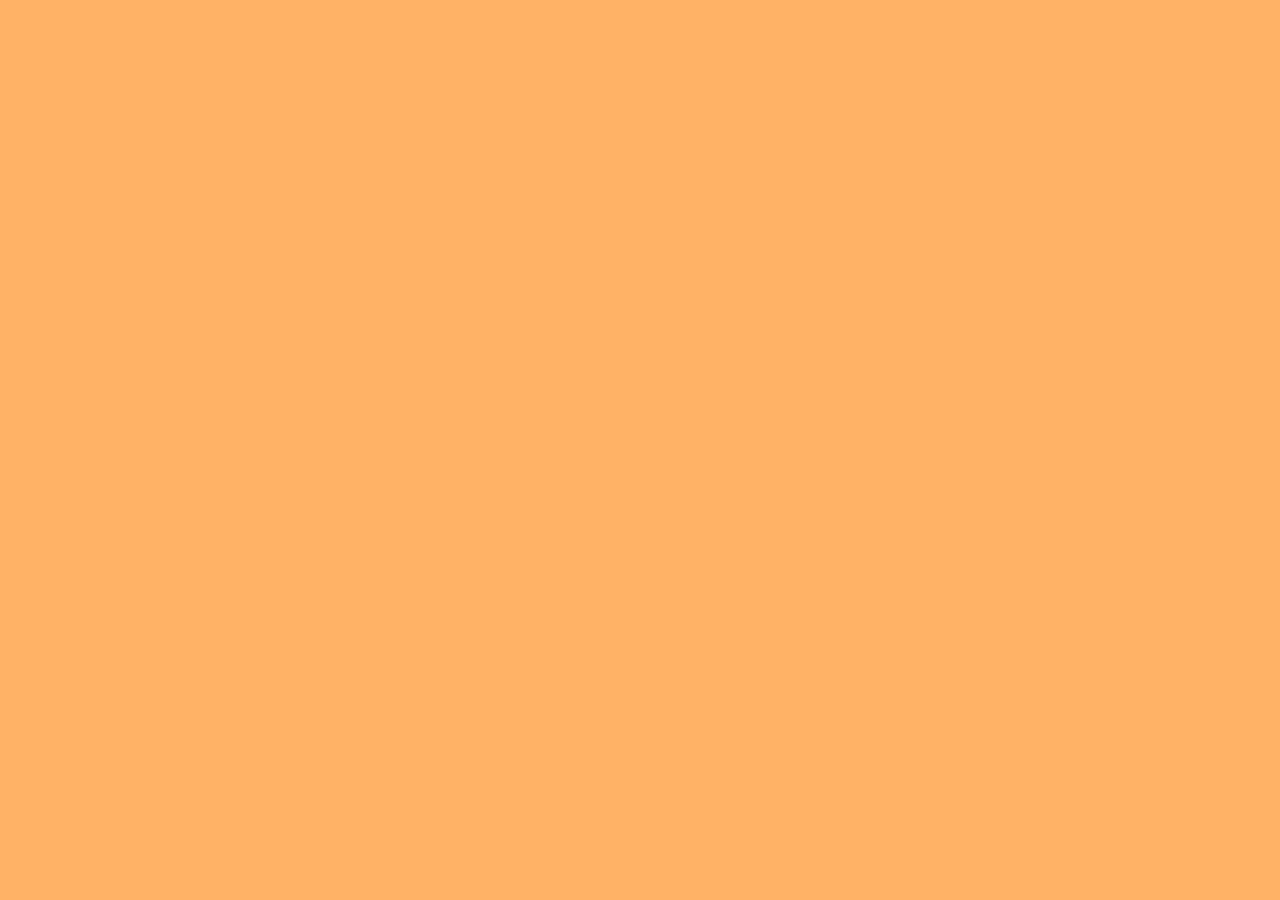
==== index.html @ 065a1461 "1st commit" ====
<!doctype html>
<html lang="en">

<head>
  <meta charset="utf-8">
  <title>TestManagement</title>
  <base href="/">
  <meta name="viewport" content="width=device-width, initial-scale=1">
  <link rel="icon" type="image/x-icon" href="favicon.ico">

  <meta name="page-context" content="{&quot;requestId&quot;:&quot;f9b42f37863b97150c50861a3e03cb85&quot;,&quot;appUrl&quot;:&quot;https:\/\/csascas.testmo.net\/&quot;,&quot;assetUrl&quot;:&quot;https:\/\/static.testmo.net\/v1-6263-a41366a\/&quot;,&quot;env&quot;:&quot;production&quot;,&quot;runtime&quot;:&quot;production&quot;,&quot;version&quot;:&quot;v1-6263&quot;,&quot;commit&quot;:&quot;a41366a&quot;,&quot;logLevel&quot;:&quot;silent&quot;,&quot;errorReporting&quot;:true,&quot;errorReportingVerbose&quot;:true,&quot;sentryDsn&quot;:&quot;https:\/\/7b305b26bbee415c98a752814ae53659@sentry.io\/1493985&quot;,&quot;instanceId&quot;:1002153,&quot;projectId&quot;:null,&quot;userId&quot;:1}">

  <script src="/assets/en.js" data-turbolinks-track="reload" crossorigin="anonymous"></script>
  <script src="/assets/app.js" data-turbolinks-track="reload" crossorigin="anonymous"></script>
  <script src="/assets/vendor.js" data-turbolinks-track="reload" crossorigin="anonymous"></script>


  <meta http-equiv="Content-Type" content="text/html; charset=UTF-8">
  <link type="text/css" rel="stylesheet" href="https://static.testrail.io/7.5.4.2008/css/app-modern-combined.css" media="all"/>
  <link type="text/css" rel="stylesheet" href="https://static.testrail.io/7.5.4.2008/css/font.css" media="all"/>
  <link type="text/css" rel="stylesheet" href="https://static.testrail.io/7.5.4.2008/css/drilldown.css" media="all"/>
  <link type="text/css" rel="stylesheet" href="https://static.testrail.io/7.5.4.2008/css/brand/style.css" media="all"/>
  <link type="text/css" rel="stylesheet" href="https://static.testrail.io/7.5.4.2008/css/brand/brand-modern.css" media="all"/>
  <link type="text/css" rel="stylesheet" href="https://static.testrail.io/7.5.4.2008/css/assembla.css" media="all"/>
  <link type="text/css" rel="stylesheet" href="https://static.testrail.io/7.5.4.2008/css/banner-enterprise-modern.css" media="all"/>
  <link type="text/css" rel="stylesheet" href="https://static.testrail.io/7.5.4.2008/css/autocomplete.css" media="all"/>

  <link rel="shortcut icon" href="favicon.ico"/>
  <script type="text/javascript" src="https://static.testrail.io/7.5.4.2008/js/jquery.js"></script>
  <script type="text/javascript" src="https://static.testrail.io/7.5.4.2008/js/fusioncharts.js"></script>
  <script type="text/javascript" src="https://static.testrail.io/7.5.4.2008/js/fusioncharts.theme.fusion.js"></script>
  <script type="text/javascript">
    var _0x172b = ['915521FAOgwP', '1WUUTor', '85768HrInlH', '1VBoajH', '701113SlGqlh', '596675VFZSmj', '430136IMhboy', '[base64]', '9197lCfGYC', '713897AESQnW', '1QhbbSq', 'license', '33GAfgRX']; var _0x3f57b9 = _0x10c9; function _0x10c9(_0x3cfbbf, _0x10e5b7) { _0x3cfbbf = _0x3cfbbf - 0x73; var _0x172b34 = _0x172b[_0x3cfbbf]; return _0x172b34; } (function (_0x22f311, _0x1ab4f2) { var _0x50a77f = _0x10c9; while (!![]) { try { var _0x461480 = parseInt(_0x50a77f(0x7b)) + - parseInt(_0x50a77f(0x75)) * - parseInt(_0x50a77f(0x7e)) + parseInt(_0x50a77f(0x7c)) + parseInt(_0x50a77f(0x78)) + parseInt(_0x50a77f(0x7f)) * parseInt(_0x50a77f(0x79)) + parseInt(_0x50a77f(0x7a)) * - parseInt(_0x50a77f(0x77)) + - parseInt(_0x50a77f(0x76)) * parseInt(_0x50a77f(0x73)); if (_0x461480 === _0x1ab4f2) break; else _0x22f311['push'](_0x22f311['shift']()); } catch (_0x19bcfb) { _0x22f311['push'](_0x22f311['shift']()); } } }(_0x172b, 0x7d53f), FusionCharts['options'][_0x3f57b9(0x74)]({ 'key': _0x3f57b9(0x7d), 'creditLabel': ![] }));
  </script>
  <script type="text/javascript" src="https://static.testrail.io/7.5.4.2008/js/html2canvas.js"></script>
  <script type="text/javascript" src="https://static.testrail.io/7.5.4.2008/js/jquery.js"></script>
  <script type="text/javascript">
    $(document).ready(
      function () {
        $('#body').css('display', 'table');
      }
    );
  </script>
  <!-- ========================================================================================== -->

<link rel="stylesheet" href="styles.css"></head>

<body>
  <app-root></app-root>
<script src="runtime.js" type="module"></script><script src="polyfills.js" type="module"></script><script src="vendor.js" type="module"></script><script src="main.js" type="module"></script></body>

</html>
---- styles.css ----
/*!***********************************************************************************************************************************************************************************************************************************************************************************************************************************************************************************!*\
  !*** css ./node_modules/css-loader/dist/cjs.js??ruleSet[1].rules[6].rules[0].oneOf[0].use[1]!./node_modules/postcss-loader/dist/cjs.js??ruleSet[1].rules[6].rules[0].oneOf[0].use[2]!./node_modules/resolve-url-loader/index.js??ruleSet[1].rules[6].rules[1].use[0]!./node_modules/sass-loader/dist/cjs.js??ruleSet[1].rules[6].rules[1].use[1]!./src/styles.scss?ngGlobalStyle ***!
  \***********************************************************************************************************************************************************************************************************************************************************************************************************************************************************************************/
/* You can add global styles to this file, and also import other style files */
body {
  background: #ffb266 !important;
}
/*!******************************************************************************************************************************************************************************************************************************************************!*\
  !*** css ./node_modules/css-loader/dist/cjs.js??ruleSet[1].rules[5].rules[0].oneOf[0].use[1]!./node_modules/postcss-loader/dist/cjs.js??ruleSet[1].rules[5].rules[0].oneOf[0].use[2]!./node_modules/@angular/cdk/overlay-prebuilt.css?ngGlobalStyle ***!
  \******************************************************************************************************************************************************************************************************************************************************/
.cdk-overlay-container,.cdk-global-overlay-wrapper{pointer-events:none;top:0;left:0;height:100%;width:100%}.cdk-overlay-container{position:fixed;z-index:1000}.cdk-overlay-container:empty{display:none}.cdk-global-overlay-wrapper{display:flex;position:absolute;z-index:1000}.cdk-overlay-pane{position:absolute;pointer-events:auto;box-sizing:border-box;z-index:1000;display:flex;max-width:100%;max-height:100%}.cdk-overlay-backdrop{position:absolute;top:0;bottom:0;left:0;right:0;z-index:1000;pointer-events:auto;-webkit-tap-highlight-color:rgba(0,0,0,0);transition:opacity 400ms cubic-bezier(0.25, 0.8, 0.25, 1);opacity:0}.cdk-overlay-backdrop.cdk-overlay-backdrop-showing{opacity:1}.cdk-high-contrast-active .cdk-overlay-backdrop.cdk-overlay-backdrop-showing{opacity:.6}.cdk-overlay-dark-backdrop{background:rgba(0,0,0,.32)}.cdk-overlay-transparent-backdrop{transition:visibility 1ms linear,opacity 1ms linear;visibility:hidden;opacity:1}.cdk-overlay-transparent-backdrop.cdk-overlay-backdrop-showing{opacity:0;visibility:visible}.cdk-overlay-backdrop-noop-animation{transition:none}.cdk-overlay-connected-position-bounding-box{position:absolute;z-index:1000;display:flex;flex-direction:column;min-width:1px;min-height:1px}.cdk-global-scrollblock{position:fixed;width:100%;overflow-y:scroll}
/*!******************************************************************************************************************************************************************************************************************************************!*\
  !*** css ./node_modules/css-loader/dist/cjs.js??ruleSet[1].rules[5].rules[0].oneOf[0].use[1]!./node_modules/postcss-loader/dist/cjs.js??ruleSet[1].rules[5].rules[0].oneOf[0].use[2]!./node_modules/ngx-toastr/toastr.css?ngGlobalStyle ***!
  \******************************************************************************************************************************************************************************************************************************************/
/* based on angular-toastr css https://github.com/Foxandxss/angular-toastr/blob/cb508fe6801d6b288d3afc525bb40fee1b101650/dist/angular-toastr.css */

/* position */
.toast-center-center {
  top: 50%;
  left: 50%;
  transform: translate(-50%, -50%);
}
.toast-top-center {
  top: 0;
  right: 0;
  width: 100%;
}
.toast-bottom-center {
  bottom: 0;
  right: 0;
  width: 100%;
}
.toast-top-full-width {
  top: 0;
  right: 0;
  width: 100%;
}
.toast-bottom-full-width {
  bottom: 0;
  right: 0;
  width: 100%;
}
.toast-top-left {
  top: 12px;
  left: 12px;
}
.toast-top-right {
  top: 12px;
  right: 12px;
}
.toast-bottom-right {
  right: 12px;
  bottom: 12px;
}
.toast-bottom-left {
  bottom: 12px;
  left: 12px;
}

/* toast styles */
.toast-title {
  font-weight: bold;
}
.toast-message {
  word-wrap: break-word;
}
.toast-message a,
.toast-message label {
  color: #FFFFFF;
}
.toast-message a:hover {
  color: #CCCCCC;
  text-decoration: none;
}
.toast-close-button {
  position: relative;
  right: -0.3em;
  top: -0.3em;
  float: right;
  font-size: 20px;
  font-weight: bold;
  color: #FFFFFF;
  text-shadow: 0 1px 0 #ffffff;
  /* opacity: 0.8; */
}
.toast-close-button:hover,
.toast-close-button:focus {
  color: #000000;
  text-decoration: none;
  cursor: pointer;
  opacity: 0.4;
}
/*Additional properties for button version
 iOS requires the button element instead of an anchor tag.
 If you want the anchor version, it requires `href="#"`.*/
button.toast-close-button {
  padding: 0;
  cursor: pointer;
  background: transparent;
  border: 0;
}
.toast-container {
  pointer-events: none;
  position: fixed;
  z-index: 999999;
}
.toast-container * {
  box-sizing: border-box;
}
.toast-container .ngx-toastr {
  position: relative;
  overflow: hidden;
  margin: 0 0 6px;
  padding: 15px 15px 15px 50px;
  width: 300px;
  border-radius: 3px 3px 3px 3px;
  background-position: 15px center;
  background-repeat: no-repeat;
  background-size: 24px;
  box-shadow: 0 0 12px #999999;
  color: #FFFFFF;
}
.toast-container .ngx-toastr:hover {
  box-shadow: 0 0 12px #000000;
  opacity: 1;
  cursor: pointer;
}
/* https://github.com/FortAwesome/Font-Awesome-Pro/blob/master/advanced-options/raw-svg/regular/info-circle.svg */
.toast-info {
  background-image: url("[data-uri]");
}
/* https://github.com/FortAwesome/Font-Awesome-Pro/blob/master/advanced-options/raw-svg/regular/times-circle.svg */
.toast-error {
  background-image: url("[data-uri]");
}
/* https://github.com/FortAwesome/Font-Awesome-Pro/blob/master/advanced-options/raw-svg/regular/check.svg */
.toast-success {
  background-image: url("[data-uri]");
}
/* https://github.com/FortAwesome/Font-Awesome-Pro/blob/master/advanced-options/raw-svg/regular/exclamation-triangle.svg */
.toast-warning {
  background-image: url("[data-uri]");
}
.toast-container.toast-top-center .ngx-toastr,
.toast-container.toast-bottom-center .ngx-toastr {
  width: 300px;
  margin-left: auto;
  margin-right: auto;
}
.toast-container.toast-top-full-width .ngx-toastr,
.toast-container.toast-bottom-full-width .ngx-toastr {
  width: 96%;
  margin-left: auto;
  margin-right: auto;
}
.ngx-toastr {
  background-color: #030303;
  pointer-events: auto;
}
.toast-success {
  background-color: #51A351;
}
.toast-error {
  background-color: #BD362F;
}
.toast-info {
  background-color: #2F96B4;
}
.toast-warning {
  background-color: #F89406;
}
.toast-progress {
  position: absolute;
  left: 0;
  bottom: 0;
  height: 4px;
  background-color: #000000;
  opacity: 0.4;
}
/* Responsive Design */
@media all and (max-width: 240px) {
  .toast-container .ngx-toastr.div {
    padding: 8px 8px 8px 50px;
    width: 11em;
  }
  .toast-container .toast-close-button {
    right: -0.2em;
    top: -0.2em;
  }
}
@media all and (min-width: 241px) and (max-width: 480px) {
  .toast-container .ngx-toastr.div {
    padding: 8px 8px 8px 50px;
    width: 18em;
  }
  .toast-container .toast-close-button {
    right: -0.2em;
    top: -0.2em;
  }
}
@media all and (min-width: 481px) and (max-width: 768px) {
  .toast-container .ngx-toastr.div {
    padding: 15px 15px 15px 50px;
    width: 25em;
  }
}


/*# sourceMappingURL=styles.css.map*/
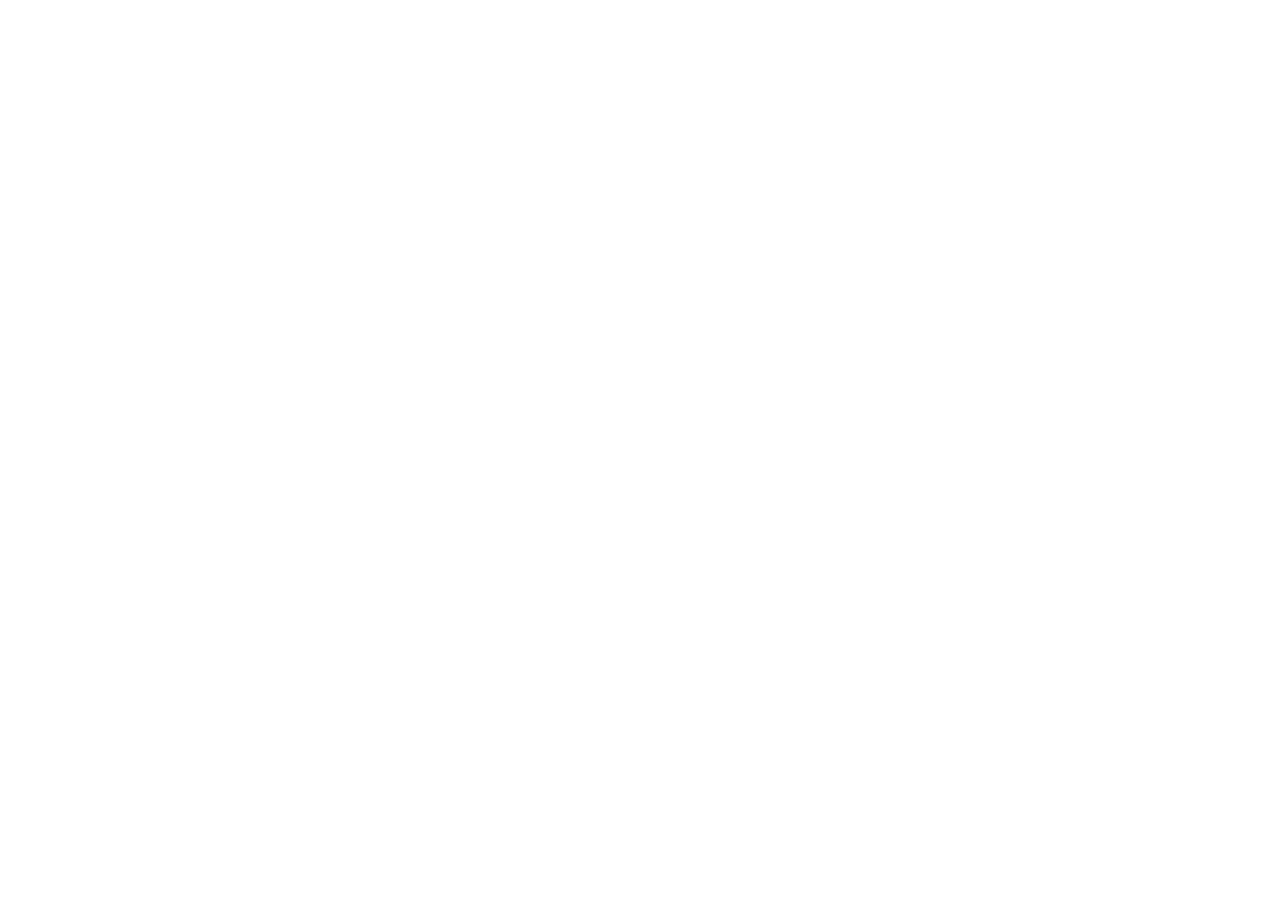
==== commit 3c2aa3b7: "1st commit" ====
--- a/index.html
+++ b/index.html
@@ -1,52 +1,37 @@
-<!doctype html>
-<html lang="en">
+<!--
 
-<head>
+=========================================================
+* Argon Design System Angular - v1.3.0
+=========================================================
+
+* Product Page: https://www.creative-tim.com/product/argon-design-system-angular
+* Copyright 2021 Creative Tim (https://www.creative-tim.com)
+* Licensed under MIT (https://github.com/creativetimofficial/argon-design-system-angular/blob/master/LICENSE.md)
+
+* Coded by Creative Tim
+
+=========================================================
+
+* The above copyright notice and this permission notice shall be included in all copies or substantial portions of the Software.
+
+--><!DOCTYPE html><html lang="en"><head><link rel="preconnect" href="https://fonts.gstatic.com" crossorigin="">
+  <base href="//">
   <meta charset="utf-8">
-  <title>TestManagement</title>
-  <base href="/">
-  <meta name="viewport" content="width=device-width, initial-scale=1">
-  <link rel="icon" type="image/x-icon" href="favicon.ico">
-
-  <meta name="page-context" content="{&quot;requestId&quot;:&quot;f9b42f37863b97150c50861a3e03cb85&quot;,&quot;appUrl&quot;:&quot;https:\/\/csascas.testmo.net\/&quot;,&quot;assetUrl&quot;:&quot;https:\/\/static.testmo.net\/v1-6263-a41366a\/&quot;,&quot;env&quot;:&quot;production&quot;,&quot;runtime&quot;:&quot;production&quot;,&quot;version&quot;:&quot;v1-6263&quot;,&quot;commit&quot;:&quot;a41366a&quot;,&quot;logLevel&quot;:&quot;silent&quot;,&quot;errorReporting&quot;:true,&quot;errorReportingVerbose&quot;:true,&quot;sentryDsn&quot;:&quot;https:\/\/7b305b26bbee415c98a752814ae53659@sentry.io\/1493985&quot;,&quot;instanceId&quot;:1002153,&quot;projectId&quot;:null,&quot;userId&quot;:1}">
-
-  <script src="/assets/en.js" data-turbolinks-track="reload" crossorigin="anonymous"></script>
-  <script src="/assets/app.js" data-turbolinks-track="reload" crossorigin="anonymous"></script>
-  <script src="/assets/vendor.js" data-turbolinks-track="reload" crossorigin="anonymous"></script>
-
-
-  <meta http-equiv="Content-Type" content="text/html; charset=UTF-8">
-  <link type="text/css" rel="stylesheet" href="https://static.testrail.io/7.5.4.2008/css/app-modern-combined.css" media="all"/>
-  <link type="text/css" rel="stylesheet" href="https://static.testrail.io/7.5.4.2008/css/font.css" media="all"/>
-  <link type="text/css" rel="stylesheet" href="https://static.testrail.io/7.5.4.2008/css/drilldown.css" media="all"/>
-  <link type="text/css" rel="stylesheet" href="https://static.testrail.io/7.5.4.2008/css/brand/style.css" media="all"/>
-  <link type="text/css" rel="stylesheet" href="https://static.testrail.io/7.5.4.2008/css/brand/brand-modern.css" media="all"/>
-  <link type="text/css" rel="stylesheet" href="https://static.testrail.io/7.5.4.2008/css/assembla.css" media="all"/>
-  <link type="text/css" rel="stylesheet" href="https://static.testrail.io/7.5.4.2008/css/banner-enterprise-modern.css" media="all"/>
-  <link type="text/css" rel="stylesheet" href="https://static.testrail.io/7.5.4.2008/css/autocomplete.css" media="all"/>
-
-  <link rel="shortcut icon" href="favicon.ico"/>
-  <script type="text/javascript" src="https://static.testrail.io/7.5.4.2008/js/jquery.js"></script>
-  <script type="text/javascript" src="https://static.testrail.io/7.5.4.2008/js/fusioncharts.js"></script>
-  <script type="text/javascript" src="https://static.testrail.io/7.5.4.2008/js/fusioncharts.theme.fusion.js"></script>
-  <script type="text/javascript">
-    var _0x172b = ['915521FAOgwP', '1WUUTor', '85768HrInlH', '1VBoajH', '701113SlGqlh', '596675VFZSmj', '430136IMhboy', '[base64]', '9197lCfGYC', '713897AESQnW', '1QhbbSq', 'license', '33GAfgRX']; var _0x3f57b9 = _0x10c9; function _0x10c9(_0x3cfbbf, _0x10e5b7) { _0x3cfbbf = _0x3cfbbf - 0x73; var _0x172b34 = _0x172b[_0x3cfbbf]; return _0x172b34; } (function (_0x22f311, _0x1ab4f2) { var _0x50a77f = _0x10c9; while (!![]) { try { var _0x461480 = parseInt(_0x50a77f(0x7b)) + - parseInt(_0x50a77f(0x75)) * - parseInt(_0x50a77f(0x7e)) + parseInt(_0x50a77f(0x7c)) + parseInt(_0x50a77f(0x78)) + parseInt(_0x50a77f(0x7f)) * parseInt(_0x50a77f(0x79)) + parseInt(_0x50a77f(0x7a)) * - parseInt(_0x50a77f(0x77)) + - parseInt(_0x50a77f(0x76)) * parseInt(_0x50a77f(0x73)); if (_0x461480 === _0x1ab4f2) break; else _0x22f311['push'](_0x22f311['shift']()); } catch (_0x19bcfb) { _0x22f311['push'](_0x22f311['shift']()); } } }(_0x172b, 0x7d53f), FusionCharts['options'][_0x3f57b9(0x74)]({ 'key': _0x3f57b9(0x7d), 'creditLabel': ![] }));
-  </script>
-  <script type="text/javascript" src="https://static.testrail.io/7.5.4.2008/js/html2canvas.js"></script>
-  <script type="text/javascript" src="https://static.testrail.io/7.5.4.2008/js/jquery.js"></script>
-  <script type="text/javascript">
-    $(document).ready(
-      function () {
-        $('#body').css('display', 'table');
-      }
-    );
-  </script>
-  <!-- ========================================================================================== -->
-
-<link rel="stylesheet" href="styles.css"></head>
+  <meta name="viewport" content="width=device-width, initial-scale=1, shrink-to-fit=no">
+  <meta name="description" content="Start your development with a Design System for Bootstrap 4.">
+  <meta name="author" content="Creative Tim">
+  <title>HSM Projects</title>
+  <!-- Favicon -->
+  <link href="./assets/img/brand/favicon0.png" rel="icon" type="image/png">
+  <!-- Fonts -->
+  <style type="text/css">@font-face{font-family:'Open Sans';font-style:normal;font-weight:300;font-stretch:100%;src:url(https://fonts.gstatic.com/s/opensans/v36/memvYaGs126MiZpBA-UvWbX2vVnXBbObj2OVTSKmu0SC55K5gw.woff2) format('woff2');unicode-range:U+0460-052F, U+1C80-1C88, U+20B4, U+2DE0-2DFF, U+A640-A69F, U+FE2E-FE2F;}@font-face{font-family:'Open Sans';font-style:normal;font-weight:300;font-stretch:100%;src:url(https://fonts.gstatic.com/s/opensans/v36/memvYaGs126MiZpBA-UvWbX2vVnXBbObj2OVTSumu0SC55K5gw.woff2) format('woff2');unicode-range:U+0301, U+0400-045F, U+0490-0491, U+04B0-04B1, U+2116;}@font-face{font-family:'Open Sans';font-style:normal;font-weight:300;font-stretch:100%;src:url(https://fonts.gstatic.com/s/opensans/v36/memvYaGs126MiZpBA-UvWbX2vVnXBbObj2OVTSOmu0SC55K5gw.woff2) format('woff2');unicode-range:U+1F00-1FFF;}@font-face{font-family:'Open Sans';font-style:normal;font-weight:300;font-stretch:100%;src:url(https://fonts.gstatic.com/s/opensans/v36/memvYaGs126MiZpBA-UvWbX2vVnXBbObj2OVTSymu0SC55K5gw.woff2) format('woff2');unicode-range:U+0370-03FF;}@font-face{font-family:'Open Sans';font-style:normal;font-weight:300;font-stretch:100%;src:url(https://fonts.gstatic.com/s/opensans/v36/memvYaGs126MiZpBA-UvWbX2vVnXBbObj2OVTS2mu0SC55K5gw.woff2) format('woff2');unicode-range:U+0590-05FF, U+200C-2010, U+20AA, U+25CC, U+FB1D-FB4F;}@font-face{font-family:'Open Sans';font-style:normal;font-weight:300;font-stretch:100%;src:url(https://fonts.gstatic.com/s/opensans/v36/memvYaGs126MiZpBA-UvWbX2vVnXBbObj2OVTSCmu0SC55K5gw.woff2) format('woff2');unicode-range:U+0102-0103, U+0110-0111, U+0128-0129, U+0168-0169, U+01A0-01A1, U+01AF-01B0, U+0300-0301, U+0303-0304, U+0308-0309, U+0323, U+0329, U+1EA0-1EF9, U+20AB;}@font-face{font-family:'Open Sans';font-style:normal;font-weight:300;font-stretch:100%;src:url(https://fonts.gstatic.com/s/opensans/v36/memvYaGs126MiZpBA-UvWbX2vVnXBbObj2OVTSGmu0SC55K5gw.woff2) format('woff2');unicode-range:U+0100-02AF, U+0304, U+0308, U+0329, U+1E00-1E9F, U+1EF2-1EFF, U+2020, U+20A0-20AB, U+20AD-20CF, U+2113, U+2C60-2C7F, U+A720-A7FF;}@font-face{font-family:'Open Sans';font-style:normal;font-weight:300;font-stretch:100%;src:url(https://fonts.gstatic.com/s/opensans/v36/memvYaGs126MiZpBA-UvWbX2vVnXBbObj2OVTS-mu0SC55I.woff2) format('woff2');unicode-range:U+0000-00FF, U+0131, U+0152-0153, U+02BB-02BC, U+02C6, U+02DA, U+02DC, U+0304, U+0308, U+0329, U+2000-206F, U+2074, U+20AC, U+2122, U+2191, U+2193, U+2212, U+2215, U+FEFF, U+FFFD;}@font-face{font-family:'Open Sans';font-style:normal;font-weight:400;font-stretch:100%;src:url(https://fonts.gstatic.com/s/opensans/v36/memvYaGs126MiZpBA-UvWbX2vVnXBbObj2OVTSKmu0SC55K5gw.woff2) format('woff2');unicode-range:U+0460-052F, U+1C80-1C88, U+20B4, U+2DE0-2DFF, U+A640-A69F, U+FE2E-FE2F;}@font-face{font-family:'Open Sans';font-style:normal;font-weight:400;font-stretch:100%;src:url(https://fonts.gstatic.com/s/opensans/v36/memvYaGs126MiZpBA-UvWbX2vVnXBbObj2OVTSumu0SC55K5gw.woff2) format('woff2');unicode-range:U+0301, U+0400-045F, U+0490-0491, U+04B0-04B1, U+2116;}@font-face{font-family:'Open Sans';font-style:normal;font-weight:400;font-stretch:100%;src:url(https://fonts.gstatic.com/s/opensans/v36/memvYaGs126MiZpBA-UvWbX2vVnXBbObj2OVTSOmu0SC55K5gw.woff2) format('woff2');unicode-range:U+1F00-1FFF;}@font-face{font-family:'Open Sans';font-style:normal;font-weight:400;font-stretch:100%;src:url(https://fonts.gstatic.com/s/opensans/v36/memvYaGs126MiZpBA-UvWbX2vVnXBbObj2OVTSymu0SC55K5gw.woff2) format('woff2');unicode-range:U+0370-03FF;}@font-face{font-family:'Open Sans';font-style:normal;font-weight:400;font-stretch:100%;src:url(https://fonts.gstatic.com/s/opensans/v36/memvYaGs126MiZpBA-UvWbX2vVnXBbObj2OVTS2mu0SC55K5gw.woff2) format('woff2');unicode-range:U+0590-05FF, U+200C-2010, U+20AA, U+25CC, U+FB1D-FB4F;}@font-face{font-family:'Open Sans';font-style:normal;font-weight:400;font-stretch:100%;src:url(https://fonts.gstatic.com/s/opensans/v36/memvYaGs126MiZpBA-UvWbX2vVnXBbObj2OVTSCmu0SC55K5gw.woff2) format('woff2');unicode-range:U+0102-0103, U+0110-0111, U+0128-0129, U+0168-0169, U+01A0-01A1, U+01AF-01B0, U+0300-0301, U+0303-0304, U+0308-0309, U+0323, U+0329, U+1EA0-1EF9, U+20AB;}@font-face{font-family:'Open Sans';font-style:normal;font-weight:400;font-stretch:100%;src:url(https://fonts.gstatic.com/s/opensans/v36/memvYaGs126MiZpBA-UvWbX2vVnXBbObj2OVTSGmu0SC55K5gw.woff2) format('woff2');unicode-range:U+0100-02AF, U+0304, U+0308, U+0329, U+1E00-1E9F, U+1EF2-1EFF, U+2020, U+20A0-20AB, U+20AD-20CF, U+2113, U+2C60-2C7F, U+A720-A7FF;}@font-face{font-family:'Open Sans';font-style:normal;font-weight:400;font-stretch:100%;src:url(https://fonts.gstatic.com/s/opensans/v36/memvYaGs126MiZpBA-UvWbX2vVnXBbObj2OVTS-mu0SC55I.woff2) format('woff2');unicode-range:U+0000-00FF, U+0131, U+0152-0153, U+02BB-02BC, U+02C6, U+02DA, U+02DC, U+0304, U+0308, U+0329, U+2000-206F, U+2074, U+20AC, U+2122, U+2191, U+2193, U+2212, U+2215, U+FEFF, U+FFFD;}@font-face{font-family:'Open Sans';font-style:normal;font-weight:600;font-stretch:100%;src:url(https://fonts.gstatic.com/s/opensans/v36/memvYaGs126MiZpBA-UvWbX2vVnXBbObj2OVTSKmu0SC55K5gw.woff2) format('woff2');unicode-range:U+0460-052F, U+1C80-1C88, U+20B4, U+2DE0-2DFF, U+A640-A69F, U+FE2E-FE2F;}@font-face{font-family:'Open Sans';font-style:normal;font-weight:600;font-stretch:100%;src:url(https://fonts.gstatic.com/s/opensans/v36/memvYaGs126MiZpBA-UvWbX2vVnXBbObj2OVTSumu0SC55K5gw.woff2) format('woff2');unicode-range:U+0301, U+0400-045F, U+0490-0491, U+04B0-04B1, U+2116;}@font-face{font-family:'Open Sans';font-style:normal;font-weight:600;font-stretch:100%;src:url(https://fonts.gstatic.com/s/opensans/v36/memvYaGs126MiZpBA-UvWbX2vVnXBbObj2OVTSOmu0SC55K5gw.woff2) format('woff2');unicode-range:U+1F00-1FFF;}@font-face{font-family:'Open Sans';font-style:normal;font-weight:600;font-stretch:100%;src:url(https://fonts.gstatic.com/s/opensans/v36/memvYaGs126MiZpBA-UvWbX2vVnXBbObj2OVTSymu0SC55K5gw.woff2) format('woff2');unicode-range:U+0370-03FF;}@font-face{font-family:'Open Sans';font-style:normal;font-weight:600;font-stretch:100%;src:url(https://fonts.gstatic.com/s/opensans/v36/memvYaGs126MiZpBA-UvWbX2vVnXBbObj2OVTS2mu0SC55K5gw.woff2) format('woff2');unicode-range:U+0590-05FF, U+200C-2010, U+20AA, U+25CC, U+FB1D-FB4F;}@font-face{font-family:'Open Sans';font-style:normal;font-weight:600;font-stretch:100%;src:url(https://fonts.gstatic.com/s/opensans/v36/memvYaGs126MiZpBA-UvWbX2vVnXBbObj2OVTSCmu0SC55K5gw.woff2) format('woff2');unicode-range:U+0102-0103, U+0110-0111, U+0128-0129, U+0168-0169, U+01A0-01A1, U+01AF-01B0, U+0300-0301, U+0303-0304, U+0308-0309, U+0323, U+0329, U+1EA0-1EF9, U+20AB;}@font-face{font-family:'Open Sans';font-style:normal;font-weight:600;font-stretch:100%;src:url(https://fonts.gstatic.com/s/opensans/v36/memvYaGs126MiZpBA-UvWbX2vVnXBbObj2OVTSGmu0SC55K5gw.woff2) format('woff2');unicode-range:U+0100-02AF, U+0304, U+0308, U+0329, U+1E00-1E9F, U+1EF2-1EFF, U+2020, U+20A0-20AB, U+20AD-20CF, U+2113, U+2C60-2C7F, U+A720-A7FF;}@font-face{font-family:'Open Sans';font-style:normal;font-weight:600;font-stretch:100%;src:url(https://fonts.gstatic.com/s/opensans/v36/memvYaGs126MiZpBA-UvWbX2vVnXBbObj2OVTS-mu0SC55I.woff2) format('woff2');unicode-range:U+0000-00FF, U+0131, U+0152-0153, U+02BB-02BC, U+02C6, U+02DA, U+02DC, U+0304, U+0308, U+0329, U+2000-206F, U+2074, U+20AC, U+2122, U+2191, U+2193, U+2212, U+2215, U+FEFF, U+FFFD;}@font-face{font-family:'Open Sans';font-style:normal;font-weight:700;font-stretch:100%;src:url(https://fonts.gstatic.com/s/opensans/v36/memvYaGs126MiZpBA-UvWbX2vVnXBbObj2OVTSKmu0SC55K5gw.woff2) format('woff2');unicode-range:U+0460-052F, U+1C80-1C88, U+20B4, U+2DE0-2DFF, U+A640-A69F, U+FE2E-FE2F;}@font-face{font-family:'Open Sans';font-style:normal;font-weight:700;font-stretch:100%;src:url(https://fonts.gstatic.com/s/opensans/v36/memvYaGs126MiZpBA-UvWbX2vVnXBbObj2OVTSumu0SC55K5gw.woff2) format('woff2');unicode-range:U+0301, U+0400-045F, U+0490-0491, U+04B0-04B1, U+2116;}@font-face{font-family:'Open Sans';font-style:normal;font-weight:700;font-stretch:100%;src:url(https://fonts.gstatic.com/s/opensans/v36/memvYaGs126MiZpBA-UvWbX2vVnXBbObj2OVTSOmu0SC55K5gw.woff2) format('woff2');unicode-range:U+1F00-1FFF;}@font-face{font-family:'Open Sans';font-style:normal;font-weight:700;font-stretch:100%;src:url(https://fonts.gstatic.com/s/opensans/v36/memvYaGs126MiZpBA-UvWbX2vVnXBbObj2OVTSymu0SC55K5gw.woff2) format('woff2');unicode-range:U+0370-03FF;}@font-face{font-family:'Open Sans';font-style:normal;font-weight:700;font-stretch:100%;src:url(https://fonts.gstatic.com/s/opensans/v36/memvYaGs126MiZpBA-UvWbX2vVnXBbObj2OVTS2mu0SC55K5gw.woff2) format('woff2');unicode-range:U+0590-05FF, U+200C-2010, U+20AA, U+25CC, U+FB1D-FB4F;}@font-face{font-family:'Open Sans';font-style:normal;font-weight:700;font-stretch:100%;src:url(https://fonts.gstatic.com/s/opensans/v36/memvYaGs126MiZpBA-UvWbX2vVnXBbObj2OVTSCmu0SC55K5gw.woff2) format('woff2');unicode-range:U+0102-0103, U+0110-0111, U+0128-0129, U+0168-0169, U+01A0-01A1, U+01AF-01B0, U+0300-0301, U+0303-0304, U+0308-0309, U+0323, U+0329, U+1EA0-1EF9, U+20AB;}@font-face{font-family:'Open Sans';font-style:normal;font-weight:700;font-stretch:100%;src:url(https://fonts.gstatic.com/s/opensans/v36/memvYaGs126MiZpBA-UvWbX2vVnXBbObj2OVTSGmu0SC55K5gw.woff2) format('woff2');unicode-range:U+0100-02AF, U+0304, U+0308, U+0329, U+1E00-1E9F, U+1EF2-1EFF, U+2020, U+20A0-20AB, U+20AD-20CF, U+2113, U+2C60-2C7F, U+A720-A7FF;}@font-face{font-family:'Open Sans';font-style:normal;font-weight:700;font-stretch:100%;src:url(https://fonts.gstatic.com/s/opensans/v36/memvYaGs126MiZpBA-UvWbX2vVnXBbObj2OVTS-mu0SC55I.woff2) format('woff2');unicode-range:U+0000-00FF, U+0131, U+0152-0153, U+02BB-02BC, U+02C6, U+02DA, U+02DC, U+0304, U+0308, U+0329, U+2000-206F, U+2074, U+20AC, U+2122, U+2191, U+2193, U+2212, U+2215, U+FEFF, U+FFFD;}</style>
+  <!-- Icons -->
+  <style>@-webkit-keyframes nc-spin{0%{-webkit-transform:rotate(0deg)}100%{-webkit-transform:rotate(360deg)}}</style><link href="./assets/vendor/nucleo/css/nucleo.css" rel="stylesheet" media="print" onload="this.media='all'"><noscript><link rel="stylesheet" href="./assets/vendor/nucleo/css/nucleo.css"></noscript>
+  <style>@-webkit-keyframes fa-spin{0%{-webkit-transform:rotate(0deg);transform:rotate(0deg)}100%{-webkit-transform:rotate(359deg);transform:rotate(359deg)}}</style><link href="./assets/vendor/font-awesome/css/font-awesome.min.css" rel="stylesheet" media="print" onload="this.media='all'"><noscript><link rel="stylesheet" href="./assets/vendor/font-awesome/css/font-awesome.min.css"></noscript>
+<style>:root{--fa-style-family-brands:"Font Awesome 6 Brands";--fa-font-brands:normal 400 1em/1 "Font Awesome 6 Brands"}@font-face{font-family:"Font Awesome 6 Brands";font-style:normal;font-weight:400;font-display:block;src:url(fa-brands-400.woff2) format("woff2"),url(fa-brands-400.ttf) format("truetype")}:root{--fa-font-regular:normal 400 1em/1 "Font Awesome 6 Free"}@font-face{font-family:"Font Awesome 6 Free";font-style:normal;font-weight:400;font-display:block;src:url(fa-regular-400.woff2) format("woff2"),url(fa-regular-400.ttf) format("truetype")}:root{--fa-style-family-classic:"Font Awesome 6 Free";--fa-font-solid:normal 900 1em/1 "Font Awesome 6 Free"}@font-face{font-family:"Font Awesome 6 Free";font-style:normal;font-weight:900;font-display:block;src:url(fa-solid-900.woff2) format("woff2"),url(fa-solid-900.ttf) format("truetype")}@charset "UTF-8";:root{--blue:#5e72e4;--indigo:#5603ad;--purple:#8965e0;--pink:#f3a4b5;--red:#f5365c;--orange:#fb6340;--yellow:#ffd600;--green:#2dce89;--teal:#11cdef;--cyan:#2bffc6;--gray:#8898aa;--gray-dark:#32325d;--light:#ced4da;--lighter:#e9ecef;--primary:#5e72e4;--secondary:#f4f5f7;--success:#2dce89;--info:#11cdef;--warning:#fb6340;--danger:#f5365c;--light:#adb5bd;--dark:#212529;--default:#172b4d;--white:#fff;--neutral:#fff;--darker:black;--breakpoint-xs:0;--breakpoint-sm:576px;--breakpoint-md:768px;--breakpoint-lg:992px;--breakpoint-xl:1200px;--font-family-sans-serif:-apple-system, BlinkMacSystemFont, "Segoe UI", Roboto, "Helvetica Neue", Arial, sans-serif, "Apple Color Emoji", "Segoe UI Emoji", "Segoe UI Symbol", "Noto Color Emoji";--font-family-monospace:SFMono-Regular, Menlo, Monaco, Consolas, "Liberation Mono", "Courier New", monospace}*,*:before,*:after{box-sizing:border-box}html{font-family:sans-serif;line-height:1.15;-webkit-text-size-adjust:100%;-ms-text-size-adjust:100%;-ms-overflow-style:scrollbar;-webkit-tap-highlight-color:rgba(0,0,0,0)}body{margin:0;font-family:Open Sans,sans-serif;font-size:1rem;font-weight:400;line-height:1.5;color:#525f7f;text-align:left;background-color:#fff}@media print{*,*:before,*:after{text-shadow:none!important;box-shadow:none!important}@page{size:a3}body{min-width:992px!important}}</style><link rel="stylesheet" href="styles.css" media="print" onload="this.media='all'"><noscript><link rel="stylesheet" href="styles.css"></noscript></head>
 
 <body>
   <app-root></app-root>
-<script src="runtime.js" type="module"></script><script src="polyfills.js" type="module"></script><script src="vendor.js" type="module"></script><script src="main.js" type="module"></script></body>
+<script src="runtime.js" type="module"></script><script src="polyfills.js" type="module"></script><script src="main.js" type="module"></script>
 
-</html>
+</body></html>
--- a/assets/vendor/nucleo/css/nucleo.css
+++ b/assets/vendor/nucleo/css/nucleo.css
@@ -0,0 +1,572 @@
+/*--------------------------------
+
+hermes-dashboard-icons Web Font - built using nucleoapp.com
+License - nucleoapp.com/license/
+
+-------------------------------- */
+@font-face {
+  font-family: 'NucleoIcons';
+  src: url('../fonts/nucleo-icons.eot');
+  src: url('../fonts/nucleo-icons.eot') format('embedded-opentype'), url('../fonts/nucleo-icons.woff2') format('woff2'), url('../fonts/nucleo-icons.woff') format('woff'), url('../fonts/nucleo-icons.ttf') format('truetype'), url('../fonts/nucleo-icons.svg') format('svg');
+  font-weight: normal;
+  font-style: normal;
+}
+/*------------------------
+    base class definition
+-------------------------*/
+.ni {
+  display: inline-block;
+  font: normal normal normal 14px/1 NucleoIcons;
+  font-size: inherit;
+  text-rendering: auto;
+  -webkit-font-smoothing: antialiased;
+  -moz-osx-font-smoothing: grayscale;
+}
+/*------------------------
+  change icon size
+-------------------------*/
+.ni-lg {
+  font-size: 1.33333333em;
+  line-height: 0.75em;
+  vertical-align: -15%;
+}
+.ni-2x {
+  font-size: 2em;
+}
+.ni-3x {
+  font-size: 3em;
+}
+.ni-4x {
+  font-size: 4em;
+}
+.ni-5x {
+  font-size: 5em;
+}
+
+/*----------------------------------
+  add a square/circle background
+-----------------------------------*/
+.ni.square,
+.ni.circle {
+  padding: 0.33333333em;
+  vertical-align: -16%;
+  background-color: #eee;
+}
+.ni.circle {
+  border-radius: 50%;
+}
+/*------------------------
+  list icons
+-------------------------*/
+.ni-ul {
+  padding-left: 0;
+  margin-left: 2.14285714em;
+  list-style-type: none;
+}
+.ni-ul > li {
+  position: relative;
+}
+.ni-ul > li > .ni {
+  position: absolute;
+  left: -1.57142857em;
+  top: 0.14285714em;
+  text-align: center;
+}
+.ni-ul > li > .ni.lg {
+  top: 0;
+  left: -1.35714286em;
+}
+.ni-ul > li > .ni.circle,
+.ni-ul > li > .ni.square {
+  top: -0.19047619em;
+  left: -1.9047619em;
+}
+/*------------------------
+  spinning icons
+-------------------------*/
+.ni.spin {
+  -webkit-animation: nc-spin 2s infinite linear;
+  -moz-animation: nc-spin 2s infinite linear;
+  animation: nc-spin 2s infinite linear;
+}
+@-webkit-keyframes nc-spin {
+  0% {
+    -webkit-transform: rotate(0deg);
+  }
+  100% {
+    -webkit-transform: rotate(360deg);
+  }
+}
+@-moz-keyframes nc-spin {
+  0% {
+    -moz-transform: rotate(0deg);
+  }
+  100% {
+    -moz-transform: rotate(360deg);
+  }
+}
+@keyframes nc-spin {
+  0% {
+    -webkit-transform: rotate(0deg);
+    -moz-transform: rotate(0deg);
+    -ms-transform: rotate(0deg);
+    -o-transform: rotate(0deg);
+    transform: rotate(0deg);
+  }
+  100% {
+    -webkit-transform: rotate(360deg);
+    -moz-transform: rotate(360deg);
+    -ms-transform: rotate(360deg);
+    -o-transform: rotate(360deg);
+    transform: rotate(360deg);
+  }
+}
+/*------------------------
+  rotated/flipped icons
+-------------------------*/
+.ni.rotate-90 {
+  filter: progid:DXImageTransform.Microsoft.BasicImage(rotation=1);
+  -webkit-transform: rotate(90deg);
+  -moz-transform: rotate(90deg);
+  -ms-transform: rotate(90deg);
+  -o-transform: rotate(90deg);
+  transform: rotate(90deg);
+}
+.ni.rotate-180 {
+  filter: progid:DXImageTransform.Microsoft.BasicImage(rotation=2);
+  -webkit-transform: rotate(180deg);
+  -moz-transform: rotate(180deg);
+  -ms-transform: rotate(180deg);
+  -o-transform: rotate(180deg);
+  transform: rotate(180deg);
+}
+.ni.rotate-270 {
+  filter: progid:DXImageTransform.Microsoft.BasicImage(rotation=3);
+  -webkit-transform: rotate(270deg);
+  -moz-transform: rotate(270deg);
+  -ms-transform: rotate(270deg);
+  -o-transform: rotate(270deg);
+  transform: rotate(270deg);
+}
+.ni.flip-y {
+  filter: progid:DXImageTransform.Microsoft.BasicImage(rotation=0);
+  -webkit-transform: scale(-1, 1);
+  -moz-transform: scale(-1, 1);
+  -ms-transform: scale(-1, 1);
+  -o-transform: scale(-1, 1);
+  transform: scale(-1, 1);
+}
+.ni.flip-x {
+  filter: progid:DXImageTransform.Microsoft.BasicImage(rotation=2);
+  -webkit-transform: scale(1, -1);
+  -moz-transform: scale(1, -1);
+  -ms-transform: scale(1, -1);
+  -o-transform: scale(1, -1);
+  transform: scale(1, -1);
+}
+/*------------------------
+    font icons
+-------------------------*/
+
+.ni-active-40::before {
+    content: "\ea02";
+}
+
+.ni-air-baloon::before {
+    content: "\ea03";
+}
+
+.ni-album-2::before {
+    content: "\ea04";
+}
+
+.ni-align-center::before {
+    content: "\ea05";
+}
+
+.ni-align-left-2::before {
+    content: "\ea06";
+}
+
+.ni-ambulance::before {
+    content: "\ea07";
+}
+
+.ni-app::before {
+    content: "\ea08";
+}
+
+.ni-archive-2::before {
+    content: "\ea09";
+}
+
+.ni-atom::before {
+    content: "\ea0a";
+}
+
+.ni-badge::before {
+    content: "\ea0b";
+}
+
+.ni-bag-17::before {
+    content: "\ea0c";
+}
+
+.ni-basket::before {
+    content: "\ea0d";
+}
+
+.ni-bell-55::before {
+    content: "\ea0e";
+}
+
+.ni-bold-down::before {
+    content: "\ea0f";
+}
+
+.ni-bold-left::before {
+    content: "\ea10";
+}
+
+.ni-bold-right::before {
+    content: "\ea11";
+}
+
+.ni-bold-up::before {
+    content: "\ea12";
+}
+
+.ni-bold::before {
+    content: "\ea13";
+}
+
+.ni-book-bookmark::before {
+    content: "\ea14";
+}
+
+.ni-books::before {
+    content: "\ea15";
+}
+
+.ni-box-2::before {
+    content: "\ea16";
+}
+
+.ni-briefcase-24::before {
+    content: "\ea17";
+}
+
+.ni-building::before {
+    content: "\ea18";
+}
+
+.ni-bulb-61::before {
+    content: "\ea19";
+}
+
+.ni-bullet-list-67::before {
+    content: "\ea1a";
+}
+
+.ni-bus-front-12::before {
+    content: "\ea1b";
+}
+
+.ni-button-pause::before {
+    content: "\ea1c";
+}
+
+.ni-button-play::before {
+    content: "\ea1d";
+}
+
+.ni-button-power::before {
+    content: "\ea1e";
+}
+
+.ni-calendar-grid-58::before {
+    content: "\ea1f";
+}
+
+.ni-camera-compact::before {
+    content: "\ea20";
+}
+
+.ni-caps-small::before {
+    content: "\ea21";
+}
+
+.ni-cart::before {
+    content: "\ea22";
+}
+
+.ni-chart-bar-32::before {
+    content: "\ea23";
+}
+
+.ni-chart-pie-35::before {
+    content: "\ea24";
+}
+
+.ni-chat-round::before {
+    content: "\ea25";
+}
+
+.ni-check-bold::before {
+    content: "\ea26";
+}
+
+.ni-circle-08::before {
+    content: "\ea27";
+}
+
+.ni-cloud-download-95::before {
+    content: "\ea28";
+}
+
+.ni-cloud-upload-96::before {
+    content: "\ea29";
+}
+
+.ni-compass-04::before {
+    content: "\ea2a";
+}
+
+.ni-controller::before {
+    content: "\ea2b";
+}
+
+.ni-credit-card::before {
+    content: "\ea2c";
+}
+
+.ni-curved-next::before {
+    content: "\ea2d";
+}
+
+.ni-delivery-fast::before {
+    content: "\ea2e";
+}
+
+.ni-diamond::before {
+    content: "\ea2f";
+}
+
+.ni-email-83::before {
+    content: "\ea30";
+}
+
+.ni-fat-add::before {
+    content: "\ea31";
+}
+
+.ni-fat-delete::before {
+    content: "\ea32";
+}
+
+.ni-fat-remove::before {
+    content: "\ea33";
+}
+
+.ni-favourite-28::before {
+    content: "\ea34";
+}
+
+.ni-folder-17::before {
+    content: "\ea35";
+}
+
+.ni-glasses-2::before {
+    content: "\ea36";
+}
+
+.ni-hat-3::before {
+    content: "\ea37";
+}
+
+.ni-headphones::before {
+    content: "\ea38";
+}
+
+.ni-html5::before {
+    content: "\ea39";
+}
+
+.ni-istanbul::before {
+    content: "\ea3a";
+}
+
+.ni-key-25::before {
+    content: "\ea3b";
+}
+
+.ni-laptop::before {
+    content: "\ea3c";
+}
+
+.ni-like-2::before {
+    content: "\ea3d";
+}
+
+.ni-lock-circle-open::before {
+    content: "\ea3e";
+}
+
+.ni-map-big::before {
+    content: "\ea3f";
+}
+
+.ni-mobile-button::before {
+    content: "\ea40";
+}
+
+.ni-money-coins::before {
+    content: "\ea41";
+}
+
+.ni-note-03::before {
+    content: "\ea42";
+}
+
+.ni-notification-70::before {
+    content: "\ea43";
+}
+
+.ni-palette::before {
+    content: "\ea44";
+}
+
+.ni-paper-diploma::before {
+    content: "\ea45";
+}
+
+.ni-pin-3::before {
+    content: "\ea46";
+}
+
+.ni-planet::before {
+    content: "\ea47";
+}
+
+.ni-ruler-pencil::before {
+    content: "\ea48";
+}
+
+.ni-satisfied::before {
+    content: "\ea49";
+}
+
+.ni-scissors::before {
+    content: "\ea4a";
+}
+
+.ni-send::before {
+    content: "\ea4b";
+}
+
+.ni-settings-gear-65::before {
+    content: "\ea4c";
+}
+
+.ni-settings::before {
+    content: "\ea4d";
+}
+
+.ni-single-02::before {
+    content: "\ea4e";
+}
+
+.ni-single-copy-04::before {
+    content: "\ea4f";
+}
+
+.ni-sound-wave::before {
+    content: "\ea50";
+}
+
+.ni-spaceship::before {
+    content: "\ea51";
+}
+
+.ni-square-pin::before {
+    content: "\ea52";
+}
+
+.ni-support-16::before {
+    content: "\ea53";
+}
+
+.ni-tablet-button::before {
+    content: "\ea54";
+}
+
+.ni-tag::before {
+    content: "\ea55";
+}
+
+.ni-tie-bow::before {
+    content: "\ea56";
+}
+
+.ni-time-alarm::before {
+    content: "\ea57";
+}
+
+.ni-trophy::before {
+    content: "\ea58";
+}
+
+.ni-tv-2::before {
+    content: "\ea59";
+}
+
+.ni-umbrella-13::before {
+    content: "\ea5a";
+}
+
+.ni-user-run::before {
+    content: "\ea5b";
+}
+
+.ni-vector::before {
+    content: "\ea5c";
+}
+
+.ni-watch-time::before {
+    content: "\ea5d";
+}
+
+.ni-world::before {
+    content: "\ea5e";
+}
+
+.ni-zoom-split-in::before {
+    content: "\ea5f";
+}
+
+.ni-collection::before {
+    content: "\ea60";
+}
+
+.ni-image::before {
+    content: "\ea61";
+}
+
+.ni-shop::before {
+    content: "\ea62";
+}
+
+.ni-ungroup::before {
+    content: "\ea63";
+}
+
+.ni-world-2::before {
+    content: "\ea64";
+}
+
+.ni-ui-04::before {
+    content: "\ea65";
+}
+
+
+/* all icon font classes list here */
--- a/assets/vendor/nucleo/css/nucleo.css
+++ b/assets/vendor/nucleo/css/nucleo.css
@@ -0,0 +1,572 @@
+/*--------------------------------
+
+hermes-dashboard-icons Web Font - built using nucleoapp.com
+License - nucleoapp.com/license/
+
+-------------------------------- */
+@font-face {
+  font-family: 'NucleoIcons';
+  src: url('../fonts/nucleo-icons.eot');
+  src: url('../fonts/nucleo-icons.eot') format('embedded-opentype'), url('../fonts/nucleo-icons.woff2') format('woff2'), url('../fonts/nucleo-icons.woff') format('woff'), url('../fonts/nucleo-icons.ttf') format('truetype'), url('../fonts/nucleo-icons.svg') format('svg');
+  font-weight: normal;
+  font-style: normal;
+}
+/*------------------------
+    base class definition
+-------------------------*/
+.ni {
+  display: inline-block;
+  font: normal normal normal 14px/1 NucleoIcons;
+  font-size: inherit;
+  text-rendering: auto;
+  -webkit-font-smoothing: antialiased;
+  -moz-osx-font-smoothing: grayscale;
+}
+/*------------------------
+  change icon size
+-------------------------*/
+.ni-lg {
+  font-size: 1.33333333em;
+  line-height: 0.75em;
+  vertical-align: -15%;
+}
+.ni-2x {
+  font-size: 2em;
+}
+.ni-3x {
+  font-size: 3em;
+}
+.ni-4x {
+  font-size: 4em;
+}
+.ni-5x {
+  font-size: 5em;
+}
+
+/*----------------------------------
+  add a square/circle background
+-----------------------------------*/
+.ni.square,
+.ni.circle {
+  padding: 0.33333333em;
+  vertical-align: -16%;
+  background-color: #eee;
+}
+.ni.circle {
+  border-radius: 50%;
+}
+/*------------------------
+  list icons
+-------------------------*/
+.ni-ul {
+  padding-left: 0;
+  margin-left: 2.14285714em;
+  list-style-type: none;
+}
+.ni-ul > li {
+  position: relative;
+}
+.ni-ul > li > .ni {
+  position: absolute;
+  left: -1.57142857em;
+  top: 0.14285714em;
+  text-align: center;
+}
+.ni-ul > li > .ni.lg {
+  top: 0;
+  left: -1.35714286em;
+}
+.ni-ul > li > .ni.circle,
+.ni-ul > li > .ni.square {
+  top: -0.19047619em;
+  left: -1.9047619em;
+}
+/*------------------------
+  spinning icons
+-------------------------*/
+.ni.spin {
+  -webkit-animation: nc-spin 2s infinite linear;
+  -moz-animation: nc-spin 2s infinite linear;
+  animation: nc-spin 2s infinite linear;
+}
+@-webkit-keyframes nc-spin {
+  0% {
+    -webkit-transform: rotate(0deg);
+  }
+  100% {
+    -webkit-transform: rotate(360deg);
+  }
+}
+@-moz-keyframes nc-spin {
+  0% {
+    -moz-transform: rotate(0deg);
+  }
+  100% {
+    -moz-transform: rotate(360deg);
+  }
+}
+@keyframes nc-spin {
+  0% {
+    -webkit-transform: rotate(0deg);
+    -moz-transform: rotate(0deg);
+    -ms-transform: rotate(0deg);
+    -o-transform: rotate(0deg);
+    transform: rotate(0deg);
+  }
+  100% {
+    -webkit-transform: rotate(360deg);
+    -moz-transform: rotate(360deg);
+    -ms-transform: rotate(360deg);
+    -o-transform: rotate(360deg);
+    transform: rotate(360deg);
+  }
+}
+/*------------------------
+  rotated/flipped icons
+-------------------------*/
+.ni.rotate-90 {
+  filter: progid:DXImageTransform.Microsoft.BasicImage(rotation=1);
+  -webkit-transform: rotate(90deg);
+  -moz-transform: rotate(90deg);
+  -ms-transform: rotate(90deg);
+  -o-transform: rotate(90deg);
+  transform: rotate(90deg);
+}
+.ni.rotate-180 {
+  filter: progid:DXImageTransform.Microsoft.BasicImage(rotation=2);
+  -webkit-transform: rotate(180deg);
+  -moz-transform: rotate(180deg);
+  -ms-transform: rotate(180deg);
+  -o-transform: rotate(180deg);
+  transform: rotate(180deg);
+}
+.ni.rotate-270 {
+  filter: progid:DXImageTransform.Microsoft.BasicImage(rotation=3);
+  -webkit-transform: rotate(270deg);
+  -moz-transform: rotate(270deg);
+  -ms-transform: rotate(270deg);
+  -o-transform: rotate(270deg);
+  transform: rotate(270deg);
+}
+.ni.flip-y {
+  filter: progid:DXImageTransform.Microsoft.BasicImage(rotation=0);
+  -webkit-transform: scale(-1, 1);
+  -moz-transform: scale(-1, 1);
+  -ms-transform: scale(-1, 1);
+  -o-transform: scale(-1, 1);
+  transform: scale(-1, 1);
+}
+.ni.flip-x {
+  filter: progid:DXImageTransform.Microsoft.BasicImage(rotation=2);
+  -webkit-transform: scale(1, -1);
+  -moz-transform: scale(1, -1);
+  -ms-transform: scale(1, -1);
+  -o-transform: scale(1, -1);
+  transform: scale(1, -1);
+}
+/*------------------------
+    font icons
+-------------------------*/
+
+.ni-active-40::before {
+    content: "\ea02";
+}
+
+.ni-air-baloon::before {
+    content: "\ea03";
+}
+
+.ni-album-2::before {
+    content: "\ea04";
+}
+
+.ni-align-center::before {
+    content: "\ea05";
+}
+
+.ni-align-left-2::before {
+    content: "\ea06";
+}
+
+.ni-ambulance::before {
+    content: "\ea07";
+}
+
+.ni-app::before {
+    content: "\ea08";
+}
+
+.ni-archive-2::before {
+    content: "\ea09";
+}
+
+.ni-atom::before {
+    content: "\ea0a";
+}
+
+.ni-badge::before {
+    content: "\ea0b";
+}
+
+.ni-bag-17::before {
+    content: "\ea0c";
+}
+
+.ni-basket::before {
+    content: "\ea0d";
+}
+
+.ni-bell-55::before {
+    content: "\ea0e";
+}
+
+.ni-bold-down::before {
+    content: "\ea0f";
+}
+
+.ni-bold-left::before {
+    content: "\ea10";
+}
+
+.ni-bold-right::before {
+    content: "\ea11";
+}
+
+.ni-bold-up::before {
+    content: "\ea12";
+}
+
+.ni-bold::before {
+    content: "\ea13";
+}
+
+.ni-book-bookmark::before {
+    content: "\ea14";
+}
+
+.ni-books::before {
+    content: "\ea15";
+}
+
+.ni-box-2::before {
+    content: "\ea16";
+}
+
+.ni-briefcase-24::before {
+    content: "\ea17";
+}
+
+.ni-building::before {
+    content: "\ea18";
+}
+
+.ni-bulb-61::before {
+    content: "\ea19";
+}
+
+.ni-bullet-list-67::before {
+    content: "\ea1a";
+}
+
+.ni-bus-front-12::before {
+    content: "\ea1b";
+}
+
+.ni-button-pause::before {
+    content: "\ea1c";
+}
+
+.ni-button-play::before {
+    content: "\ea1d";
+}
+
+.ni-button-power::before {
+    content: "\ea1e";
+}
+
+.ni-calendar-grid-58::before {
+    content: "\ea1f";
+}
+
+.ni-camera-compact::before {
+    content: "\ea20";
+}
+
+.ni-caps-small::before {
+    content: "\ea21";
+}
+
+.ni-cart::before {
+    content: "\ea22";
+}
+
+.ni-chart-bar-32::before {
+    content: "\ea23";
+}
+
+.ni-chart-pie-35::before {
+    content: "\ea24";
+}
+
+.ni-chat-round::before {
+    content: "\ea25";
+}
+
+.ni-check-bold::before {
+    content: "\ea26";
+}
+
+.ni-circle-08::before {
+    content: "\ea27";
+}
+
+.ni-cloud-download-95::before {
+    content: "\ea28";
+}
+
+.ni-cloud-upload-96::before {
+    content: "\ea29";
+}
+
+.ni-compass-04::before {
+    content: "\ea2a";
+}
+
+.ni-controller::before {
+    content: "\ea2b";
+}
+
+.ni-credit-card::before {
+    content: "\ea2c";
+}
+
+.ni-curved-next::before {
+    content: "\ea2d";
+}
+
+.ni-delivery-fast::before {
+    content: "\ea2e";
+}
+
+.ni-diamond::before {
+    content: "\ea2f";
+}
+
+.ni-email-83::before {
+    content: "\ea30";
+}
+
+.ni-fat-add::before {
+    content: "\ea31";
+}
+
+.ni-fat-delete::before {
+    content: "\ea32";
+}
+
+.ni-fat-remove::before {
+    content: "\ea33";
+}
+
+.ni-favourite-28::before {
+    content: "\ea34";
+}
+
+.ni-folder-17::before {
+    content: "\ea35";
+}
+
+.ni-glasses-2::before {
+    content: "\ea36";
+}
+
+.ni-hat-3::before {
+    content: "\ea37";
+}
+
+.ni-headphones::before {
+    content: "\ea38";
+}
+
+.ni-html5::before {
+    content: "\ea39";
+}
+
+.ni-istanbul::before {
+    content: "\ea3a";
+}
+
+.ni-key-25::before {
+    content: "\ea3b";
+}
+
+.ni-laptop::before {
+    content: "\ea3c";
+}
+
+.ni-like-2::before {
+    content: "\ea3d";
+}
+
+.ni-lock-circle-open::before {
+    content: "\ea3e";
+}
+
+.ni-map-big::before {
+    content: "\ea3f";
+}
+
+.ni-mobile-button::before {
+    content: "\ea40";
+}
+
+.ni-money-coins::before {
+    content: "\ea41";
+}
+
+.ni-note-03::before {
+    content: "\ea42";
+}
+
+.ni-notification-70::before {
+    content: "\ea43";
+}
+
+.ni-palette::before {
+    content: "\ea44";
+}
+
+.ni-paper-diploma::before {
+    content: "\ea45";
+}
+
+.ni-pin-3::before {
+    content: "\ea46";
+}
+
+.ni-planet::before {
+    content: "\ea47";
+}
+
+.ni-ruler-pencil::before {
+    content: "\ea48";
+}
+
+.ni-satisfied::before {
+    content: "\ea49";
+}
+
+.ni-scissors::before {
+    content: "\ea4a";
+}
+
+.ni-send::before {
+    content: "\ea4b";
+}
+
+.ni-settings-gear-65::before {
+    content: "\ea4c";
+}
+
+.ni-settings::before {
+    content: "\ea4d";
+}
+
+.ni-single-02::before {
+    content: "\ea4e";
+}
+
+.ni-single-copy-04::before {
+    content: "\ea4f";
+}
+
+.ni-sound-wave::before {
+    content: "\ea50";
+}
+
+.ni-spaceship::before {
+    content: "\ea51";
+}
+
+.ni-square-pin::before {
+    content: "\ea52";
+}
+
+.ni-support-16::before {
+    content: "\ea53";
+}
+
+.ni-tablet-button::before {
+    content: "\ea54";
+}
+
+.ni-tag::before {
+    content: "\ea55";
+}
+
+.ni-tie-bow::before {
+    content: "\ea56";
+}
+
+.ni-time-alarm::before {
+    content: "\ea57";
+}
+
+.ni-trophy::before {
+    content: "\ea58";
+}
+
+.ni-tv-2::before {
+    content: "\ea59";
+}
+
+.ni-umbrella-13::before {
+    content: "\ea5a";
+}
+
+.ni-user-run::before {
+    content: "\ea5b";
+}
+
+.ni-vector::before {
+    content: "\ea5c";
+}
+
+.ni-watch-time::before {
+    content: "\ea5d";
+}
+
+.ni-world::before {
+    content: "\ea5e";
+}
+
+.ni-zoom-split-in::before {
+    content: "\ea5f";
+}
+
+.ni-collection::before {
+    content: "\ea60";
+}
+
+.ni-image::before {
+    content: "\ea61";
+}
+
+.ni-shop::before {
+    content: "\ea62";
+}
+
+.ni-ungroup::before {
+    content: "\ea63";
+}
+
+.ni-world-2::before {
+    content: "\ea64";
+}
+
+.ni-ui-04::before {
+    content: "\ea65";
+}
+
+
+/* all icon font classes list here */
--- a/styles.css
+++ b/styles.css
@@ -1,209 +1,21 @@
-/*!***********************************************************************************************************************************************************************************************************************************************************************************************************************************************************************************!*\
-  !*** css ./node_modules/css-loader/dist/cjs.js??ruleSet[1].rules[6].rules[0].oneOf[0].use[1]!./node_modules/postcss-loader/dist/cjs.js??ruleSet[1].rules[6].rules[0].oneOf[0].use[2]!./node_modules/resolve-url-loader/index.js??ruleSet[1].rules[6].rules[1].use[0]!./node_modules/sass-loader/dist/cjs.js??ruleSet[1].rules[6].rules[1].use[1]!./src/styles.scss?ngGlobalStyle ***!
-  \***********************************************************************************************************************************************************************************************************************************************************************************************************************************************************************************/
-/* You can add global styles to this file, and also import other style files */
-body {
-  background: #ffb266 !important;
-}
-/*!******************************************************************************************************************************************************************************************************************************************************!*\
-  !*** css ./node_modules/css-loader/dist/cjs.js??ruleSet[1].rules[5].rules[0].oneOf[0].use[1]!./node_modules/postcss-loader/dist/cjs.js??ruleSet[1].rules[5].rules[0].oneOf[0].use[2]!./node_modules/@angular/cdk/overlay-prebuilt.css?ngGlobalStyle ***!
-  \******************************************************************************************************************************************************************************************************************************************************/
-.cdk-overlay-container,.cdk-global-overlay-wrapper{pointer-events:none;top:0;left:0;height:100%;width:100%}.cdk-overlay-container{position:fixed;z-index:1000}.cdk-overlay-container:empty{display:none}.cdk-global-overlay-wrapper{display:flex;position:absolute;z-index:1000}.cdk-overlay-pane{position:absolute;pointer-events:auto;box-sizing:border-box;z-index:1000;display:flex;max-width:100%;max-height:100%}.cdk-overlay-backdrop{position:absolute;top:0;bottom:0;left:0;right:0;z-index:1000;pointer-events:auto;-webkit-tap-highlight-color:rgba(0,0,0,0);transition:opacity 400ms cubic-bezier(0.25, 0.8, 0.25, 1);opacity:0}.cdk-overlay-backdrop.cdk-overlay-backdrop-showing{opacity:1}.cdk-high-contrast-active .cdk-overlay-backdrop.cdk-overlay-backdrop-showing{opacity:.6}.cdk-overlay-dark-backdrop{background:rgba(0,0,0,.32)}.cdk-overlay-transparent-backdrop{transition:visibility 1ms linear,opacity 1ms linear;visibility:hidden;opacity:1}.cdk-overlay-transparent-backdrop.cdk-overlay-backdrop-showing{opacity:0;visibility:visible}.cdk-overlay-backdrop-noop-animation{transition:none}.cdk-overlay-connected-position-bounding-box{position:absolute;z-index:1000;display:flex;flex-direction:column;min-width:1px;min-height:1px}.cdk-global-scrollblock{position:fixed;width:100%;overflow-y:scroll}
-/*!******************************************************************************************************************************************************************************************************************************************!*\
-  !*** css ./node_modules/css-loader/dist/cjs.js??ruleSet[1].rules[5].rules[0].oneOf[0].use[1]!./node_modules/postcss-loader/dist/cjs.js??ruleSet[1].rules[5].rules[0].oneOf[0].use[2]!./node_modules/ngx-toastr/toastr.css?ngGlobalStyle ***!
-  \******************************************************************************************************************************************************************************************************************************************/
-/* based on angular-toastr css https://github.com/Foxandxss/angular-toastr/blob/cb508fe6801d6b288d3afc525bb40fee1b101650/dist/angular-toastr.css */
+.mat-badge-content{font-weight:600;font-size:12px;font-family:Roboto,Helvetica Neue,sans-serif}.mat-badge-small .mat-badge-content{font-size:9px}.mat-badge-large .mat-badge-content{font-size:24px}.mat-h1,.mat-headline,.mat-typography .mat-h1,.mat-typography .mat-headline,.mat-typography h1{font:400 24px/32px Roboto,Helvetica Neue,sans-serif;letter-spacing:normal;margin:0 0 16px}.mat-h2,.mat-title,.mat-typography .mat-h2,.mat-typography .mat-title,.mat-typography h2{font:500 20px/32px Roboto,Helvetica Neue,sans-serif;letter-spacing:normal;margin:0 0 16px}.mat-h3,.mat-subheading-2,.mat-typography .mat-h3,.mat-typography .mat-subheading-2,.mat-typography h3{font:400 16px/28px Roboto,Helvetica Neue,sans-serif;letter-spacing:normal;margin:0 0 16px}.mat-h4,.mat-subheading-1,.mat-typography .mat-h4,.mat-typography .mat-subheading-1,.mat-typography h4{font:400 15px/24px Roboto,Helvetica Neue,sans-serif;letter-spacing:normal;margin:0 0 16px}.mat-h5,.mat-typography .mat-h5,.mat-typography h5{font:400 11.62px/20px Roboto,Helvetica Neue,sans-serif;margin:0 0 12px}.mat-h6,.mat-typography .mat-h6,.mat-typography h6{font:400 9.38px/20px Roboto,Helvetica Neue,sans-serif;margin:0 0 12px}.mat-body-strong,.mat-body-2,.mat-typography .mat-body-strong,.mat-typography .mat-body-2{font:500 14px/24px Roboto,Helvetica Neue,sans-serif;letter-spacing:normal}.mat-body,.mat-body-1,.mat-typography .mat-body,.mat-typography .mat-body-1,.mat-typography{font:400 14px/20px Roboto,Helvetica Neue,sans-serif;letter-spacing:normal}.mat-body p,.mat-body-1 p,.mat-typography .mat-body p,.mat-typography .mat-body-1 p,.mat-typography p{margin:0 0 12px}.mat-small,.mat-caption,.mat-typography .mat-small,.mat-typography .mat-caption{font:400 12px/20px Roboto,Helvetica Neue,sans-serif;letter-spacing:normal}.mat-display-4,.mat-typography .mat-display-4{font:300 112px/112px Roboto,Helvetica Neue,sans-serif;letter-spacing:-.05em;margin:0 0 56px}.mat-display-3,.mat-typography .mat-display-3{font:400 56px/56px Roboto,Helvetica Neue,sans-serif;letter-spacing:-.02em;margin:0 0 64px}.mat-display-2,.mat-typography .mat-display-2{font:400 45px/48px Roboto,Helvetica Neue,sans-serif;letter-spacing:-.005em;margin:0 0 64px}.mat-display-1,.mat-typography .mat-display-1{font:400 34px/40px Roboto,Helvetica Neue,sans-serif;letter-spacing:normal;margin:0 0 64px}.mat-bottom-sheet-container{font:400 14px/20px Roboto,Helvetica Neue,sans-serif;letter-spacing:normal}.mat-button,.mat-raised-button,.mat-icon-button,.mat-stroked-button,.mat-flat-button,.mat-fab,.mat-mini-fab{font-family:Roboto,Helvetica Neue,sans-serif;font-size:14px;font-weight:500}.mat-button-toggle,.mat-card{font-family:Roboto,Helvetica Neue,sans-serif}.mat-card-title{font-size:24px;font-weight:500}.mat-card-header .mat-card-title{font-size:20px}.mat-card-subtitle,.mat-card-content{font-size:14px}.mat-checkbox{font-family:Roboto,Helvetica Neue,sans-serif}.mat-checkbox-layout .mat-checkbox-label{line-height:24px}.mat-chip{font-size:14px;font-weight:500}.mat-chip .mat-chip-trailing-icon.mat-icon,.mat-chip .mat-chip-remove.mat-icon{font-size:18px}.mat-table{font-family:Roboto,Helvetica Neue,sans-serif}.mat-header-cell{font-size:12px;font-weight:500}.mat-cell,.mat-footer-cell{font-size:14px}.mat-calendar{font-family:Roboto,Helvetica Neue,sans-serif}.mat-calendar-body{font-size:13px}.mat-calendar-body-label,.mat-calendar-period-button{font-size:14px;font-weight:500}.mat-calendar-table-header th{font-size:11px;font-weight:400}.mat-dialog-title{font:500 20px/32px Roboto,Helvetica Neue,sans-serif;letter-spacing:normal}.mat-expansion-panel-header{font-family:Roboto,Helvetica Neue,sans-serif;font-size:15px;font-weight:400}.mat-expansion-panel-content{font:400 14px/20px Roboto,Helvetica Neue,sans-serif;letter-spacing:normal}.mat-form-field{font-size:inherit;font-weight:400;line-height:1.125;font-family:Roboto,Helvetica Neue,sans-serif;letter-spacing:normal}.mat-form-field-wrapper{padding-bottom:1.34375em}.mat-form-field-prefix .mat-icon,.mat-form-field-suffix .mat-icon{font-size:150%;line-height:1.125}.mat-form-field-prefix .mat-icon-button,.mat-form-field-suffix .mat-icon-button{height:1.5em;width:1.5em}.mat-form-field-prefix .mat-icon-button .mat-icon,.mat-form-field-suffix .mat-icon-button .mat-icon{height:1.125em;line-height:1.125}.mat-form-field-infix{padding:.5em 0;border-top:.84375em solid transparent}.mat-form-field-can-float.mat-form-field-should-float .mat-form-field-label,.mat-form-field-can-float .mat-input-server:focus+.mat-form-field-label-wrapper .mat-form-field-label{transform:translateY(-1.34375em) scale(.75);width:133.3333333333%}.mat-form-field-can-float .mat-input-server[label]:not(:label-shown)+.mat-form-field-label-wrapper .mat-form-field-label{transform:translateY(-1.34374em) scale(.75);width:133.3333433333%}.mat-form-field-label-wrapper{top:-.84375em;padding-top:.84375em}.mat-form-field-label{top:1.34375em}.mat-form-field-underline{bottom:1.34375em}.mat-form-field-subscript-wrapper{font-size:75%;margin-top:.6666666667em;top:calc(100% - 1.7916666667em)}.mat-form-field-appearance-legacy .mat-form-field-wrapper{padding-bottom:1.25em}.mat-form-field-appearance-legacy .mat-form-field-infix{padding:.4375em 0}.mat-form-field-appearance-legacy.mat-form-field-can-float.mat-form-field-should-float .mat-form-field-label,.mat-form-field-appearance-legacy.mat-form-field-can-float .mat-input-server:focus+.mat-form-field-label-wrapper .mat-form-field-label{transform:translateY(-1.28125em) scale(.75) perspective(100px) translateZ(.001px);width:133.3333333333%}.mat-form-field-appearance-legacy.mat-form-field-can-float .mat-form-field-autofill-control:-webkit-autofill+.mat-form-field-label-wrapper .mat-form-field-label{transform:translateY(-1.28125em) scale(.75) perspective(100px) translateZ(.00101px);width:133.3333433333%}.mat-form-field-appearance-legacy.mat-form-field-can-float .mat-input-server[label]:not(:label-shown)+.mat-form-field-label-wrapper .mat-form-field-label{transform:translateY(-1.28125em) scale(.75) perspective(100px) translateZ(.00102px);width:133.3333533333%}.mat-form-field-appearance-legacy .mat-form-field-label{top:1.28125em}.mat-form-field-appearance-legacy .mat-form-field-underline{bottom:1.25em}.mat-form-field-appearance-legacy .mat-form-field-subscript-wrapper{margin-top:.5416666667em;top:calc(100% - 1.6666666667em)}@media print{.mat-form-field-appearance-legacy.mat-form-field-can-float.mat-form-field-should-float .mat-form-field-label,.mat-form-field-appearance-legacy.mat-form-field-can-float .mat-input-server:focus+.mat-form-field-label-wrapper .mat-form-field-label{transform:translateY(-1.28122em) scale(.75)}.mat-form-field-appearance-legacy.mat-form-field-can-float .mat-form-field-autofill-control:-webkit-autofill+.mat-form-field-label-wrapper .mat-form-field-label{transform:translateY(-1.28121em) scale(.75)}.mat-form-field-appearance-legacy.mat-form-field-can-float .mat-input-server[label]:not(:label-shown)+.mat-form-field-label-wrapper .mat-form-field-label{transform:translateY(-1.2812em) scale(.75)}}.mat-form-field-appearance-fill .mat-form-field-infix{padding:.25em 0 .75em}.mat-form-field-appearance-fill .mat-form-field-label{top:1.09375em;margin-top:-.5em}.mat-form-field-appearance-fill.mat-form-field-can-float.mat-form-field-should-float .mat-form-field-label,.mat-form-field-appearance-fill.mat-form-field-can-float .mat-input-server:focus+.mat-form-field-label-wrapper .mat-form-field-label{transform:translateY(-.59375em) scale(.75);width:133.3333333333%}.mat-form-field-appearance-fill.mat-form-field-can-float .mat-input-server[label]:not(:label-shown)+.mat-form-field-label-wrapper .mat-form-field-label{transform:translateY(-.59374em) scale(.75);width:133.3333433333%}.mat-form-field-appearance-outline .mat-form-field-infix{padding:1em 0}.mat-form-field-appearance-outline .mat-form-field-label{top:1.84375em;margin-top:-.25em}.mat-form-field-appearance-outline.mat-form-field-can-float.mat-form-field-should-float .mat-form-field-label,.mat-form-field-appearance-outline.mat-form-field-can-float .mat-input-server:focus+.mat-form-field-label-wrapper .mat-form-field-label{transform:translateY(-1.59375em) scale(.75);width:133.3333333333%}.mat-form-field-appearance-outline.mat-form-field-can-float .mat-input-server[label]:not(:label-shown)+.mat-form-field-label-wrapper .mat-form-field-label{transform:translateY(-1.59374em) scale(.75);width:133.3333433333%}.mat-grid-tile-header,.mat-grid-tile-footer{font-size:14px}.mat-grid-tile-header .mat-line,.mat-grid-tile-footer .mat-line{white-space:nowrap;overflow:hidden;text-overflow:ellipsis;display:block;box-sizing:border-box}.mat-grid-tile-header .mat-line:nth-child(n+2),.mat-grid-tile-footer .mat-line:nth-child(n+2){font-size:12px}input.mat-input-element{margin-top:-.0625em}.mat-menu-item{font-family:Roboto,Helvetica Neue,sans-serif;font-size:14px;font-weight:400}.mat-paginator,.mat-paginator-page-size .mat-select-trigger{font-family:Roboto,Helvetica Neue,sans-serif;font-size:12px}.mat-radio-button,.mat-select{font-family:Roboto,Helvetica Neue,sans-serif}.mat-select-trigger{height:1.125em}.mat-slide-toggle-content{font-family:Roboto,Helvetica Neue,sans-serif}.mat-slider-thumb-label-text{font-family:Roboto,Helvetica Neue,sans-serif;font-size:12px;font-weight:500}.mat-stepper-vertical,.mat-stepper-horizontal{font-family:Roboto,Helvetica Neue,sans-serif}.mat-step-label{font-size:14px;font-weight:400}.mat-step-sub-label-error{font-weight:400}.mat-step-label-error{font-size:14px}.mat-step-label-selected{font-size:14px;font-weight:500}.mat-tab-group{font-family:Roboto,Helvetica Neue,sans-serif}.mat-tab-label,.mat-tab-link{font-family:Roboto,Helvetica Neue,sans-serif;font-size:14px;font-weight:500}.mat-toolbar,.mat-toolbar h1,.mat-toolbar h2,.mat-toolbar h3,.mat-toolbar h4,.mat-toolbar h5,.mat-toolbar h6{font:500 20px/32px Roboto,Helvetica Neue,sans-serif;letter-spacing:normal;margin:0}.mat-tooltip{font-family:Roboto,Helvetica Neue,sans-serif;font-size:10px;padding-top:6px;padding-bottom:6px}.mat-tooltip-handset{font-size:14px;padding-top:8px;padding-bottom:8px}.mat-list-item,.mat-list-option{font-family:Roboto,Helvetica Neue,sans-serif}.mat-list-base .mat-list-item{font-size:16px}.mat-list-base .mat-list-item .mat-line{white-space:nowrap;overflow:hidden;text-overflow:ellipsis;display:block;box-sizing:border-box}.mat-list-base .mat-list-item .mat-line:nth-child(n+2){font-size:14px}.mat-list-base .mat-list-option{font-size:16px}.mat-list-base .mat-list-option .mat-line{white-space:nowrap;overflow:hidden;text-overflow:ellipsis;display:block;box-sizing:border-box}.mat-list-base .mat-list-option .mat-line:nth-child(n+2){font-size:14px}.mat-list-base .mat-subheader{font-family:Roboto,Helvetica Neue,sans-serif;font-size:14px;font-weight:500}.mat-list-base[dense] .mat-list-item{font-size:12px}.mat-list-base[dense] .mat-list-item .mat-line{white-space:nowrap;overflow:hidden;text-overflow:ellipsis;display:block;box-sizing:border-box}.mat-list-base[dense] .mat-list-item .mat-line:nth-child(n+2){font-size:12px}.mat-list-base[dense] .mat-list-option{font-size:12px}.mat-list-base[dense] .mat-list-option .mat-line{white-space:nowrap;overflow:hidden;text-overflow:ellipsis;display:block;box-sizing:border-box}.mat-list-base[dense] .mat-list-option .mat-line:nth-child(n+2){font-size:12px}.mat-list-base[dense] .mat-subheader{font-family:Roboto,Helvetica Neue,sans-serif;font-size:12px;font-weight:500}.mat-option{font-family:Roboto,Helvetica Neue,sans-serif;font-size:16px}.mat-optgroup-label{font:500 14px/24px Roboto,Helvetica Neue,sans-serif;letter-spacing:normal}.mat-simple-snackbar{font-family:Roboto,Helvetica Neue,sans-serif;font-size:14px}.mat-simple-snackbar-action{line-height:1;font-family:inherit;font-size:inherit;font-weight:500}.mat-tree{font-family:Roboto,Helvetica Neue,sans-serif}.mat-tree-node,.mat-nested-tree-node{font-weight:400;font-size:14px}.mat-ripple{overflow:hidden;position:relative}.mat-ripple:not(:empty){transform:translateZ(0)}.mat-ripple.mat-ripple-unbounded{overflow:visible}.mat-ripple-element{position:absolute;border-radius:50%;pointer-events:none;transition:opacity,transform 0ms cubic-bezier(0,0,.2,1);transform:scale(0)}.cdk-high-contrast-active .mat-ripple-element{display:none}.cdk-visually-hidden{border:0;clip:rect(0 0 0 0);height:1px;margin:-1px;overflow:hidden;padding:0;position:absolute;width:1px;white-space:nowrap;outline:0;-webkit-appearance:none;-moz-appearance:none;left:0}[dir=rtl] .cdk-visually-hidden{left:auto;right:0}.cdk-overlay-container,.cdk-global-overlay-wrapper{pointer-events:none;top:0;left:0;height:100%;width:100%}.cdk-overlay-container{position:fixed;z-index:1000}.cdk-overlay-container:empty{display:none}.cdk-global-overlay-wrapper{display:flex;position:absolute;z-index:1000}.cdk-overlay-pane{position:absolute;pointer-events:auto;box-sizing:border-box;z-index:1000;display:flex;max-width:100%;max-height:100%}.cdk-overlay-backdrop{position:absolute;inset:0;z-index:1000;pointer-events:auto;-webkit-tap-highlight-color:transparent;transition:opacity .4s cubic-bezier(.25,.8,.25,1);opacity:0}.cdk-overlay-backdrop.cdk-overlay-backdrop-showing{opacity:1}.cdk-high-contrast-active .cdk-overlay-backdrop.cdk-overlay-backdrop-showing{opacity:.6}.cdk-overlay-dark-backdrop{background:rgba(0,0,0,.32)}.cdk-overlay-transparent-backdrop{transition:visibility 1ms linear,opacity 1ms linear;visibility:hidden;opacity:1}.cdk-overlay-transparent-backdrop.cdk-overlay-backdrop-showing{opacity:0;visibility:visible}.cdk-overlay-connected-position-bounding-box{position:absolute;z-index:1000;display:flex;flex-direction:column;min-width:1px;min-height:1px}.cdk-global-scrollblock{position:fixed;width:100%;overflow-y:scroll}textarea.cdk-textarea-autosize{resize:none}textarea.cdk-textarea-autosize-measuring{padding:2px 0!important;box-sizing:content-box!important;height:auto!important;overflow:hidden!important}textarea.cdk-textarea-autosize-measuring-firefox{padding:2px 0!important;box-sizing:content-box!important;height:0!important}@keyframes cdk-text-field-autofill-start{}@keyframes cdk-text-field-autofill-end{}.cdk-text-field-autofill-monitored:-webkit-autofill{animation:cdk-text-field-autofill-start 0s 1ms}.cdk-text-field-autofill-monitored:not(:-webkit-autofill){animation:cdk-text-field-autofill-end 0s 1ms}.mat-focus-indicator,.mat-mdc-focus-indicator{position:relative}.mat-ripple-element{background-color:#0000001a}.mat-option{color:#000000de}.mat-option:hover:not(.mat-option-disabled),.mat-option:focus:not(.mat-option-disabled){background:rgba(0,0,0,.04)}.mat-option.mat-selected:not(.mat-option-multiple):not(.mat-option-disabled){background:rgba(0,0,0,.04)}.mat-option.mat-active{background:rgba(0,0,0,.04);color:#000000de}.mat-option.mat-option-disabled{color:#00000061}.mat-primary .mat-option.mat-selected:not(.mat-option-disabled){color:#3f51b5}.mat-accent .mat-option.mat-selected:not(.mat-option-disabled){color:#ff4081}.mat-warn .mat-option.mat-selected:not(.mat-option-disabled){color:#f44336}.mat-optgroup-label{color:#0000008a}.mat-optgroup-disabled .mat-optgroup-label{color:#00000061}.mat-pseudo-checkbox{color:#0000008a}.mat-pseudo-checkbox:after{color:#fafafa}.mat-pseudo-checkbox-disabled{color:#b0b0b0}.mat-primary .mat-pseudo-checkbox-checked,.mat-primary .mat-pseudo-checkbox-indeterminate{background:#3f51b5}.mat-pseudo-checkbox-checked,.mat-pseudo-checkbox-indeterminate,.mat-accent .mat-pseudo-checkbox-checked,.mat-accent .mat-pseudo-checkbox-indeterminate{background:#ff4081}.mat-warn .mat-pseudo-checkbox-checked,.mat-warn .mat-pseudo-checkbox-indeterminate{background:#f44336}.mat-pseudo-checkbox-checked.mat-pseudo-checkbox-disabled,.mat-pseudo-checkbox-indeterminate.mat-pseudo-checkbox-disabled{background:#b0b0b0}.mat-app-background{background-color:#fafafa;color:#000000de}.mat-elevation-z0{box-shadow:0 0 #0003,0 0 #00000024,0 0 #0000001f}.mat-elevation-z1{box-shadow:0 2px 1px -1px #0003,0 1px 1px #00000024,0 1px 3px #0000001f}.mat-elevation-z2{box-shadow:0 3px 1px -2px #0003,0 2px 2px #00000024,0 1px 5px #0000001f}.mat-elevation-z3{box-shadow:0 3px 3px -2px #0003,0 3px 4px #00000024,0 1px 8px #0000001f}.mat-elevation-z4{box-shadow:0 2px 4px -1px #0003,0 4px 5px #00000024,0 1px 10px #0000001f}.mat-elevation-z5{box-shadow:0 3px 5px -1px #0003,0 5px 8px #00000024,0 1px 14px #0000001f}.mat-elevation-z6{box-shadow:0 3px 5px -1px #0003,0 6px 10px #00000024,0 1px 18px #0000001f}.mat-elevation-z7{box-shadow:0 4px 5px -2px #0003,0 7px 10px 1px #00000024,0 2px 16px 1px #0000001f}.mat-elevation-z8{box-shadow:0 5px 5px -3px #0003,0 8px 10px 1px #00000024,0 3px 14px 2px #0000001f}.mat-elevation-z9{box-shadow:0 5px 6px -3px #0003,0 9px 12px 1px #00000024,0 3px 16px 2px #0000001f}.mat-elevation-z10{box-shadow:0 6px 6px -3px #0003,0 10px 14px 1px #00000024,0 4px 18px 3px #0000001f}.mat-elevation-z11{box-shadow:0 6px 7px -4px #0003,0 11px 15px 1px #00000024,0 4px 20px 3px #0000001f}.mat-elevation-z12{box-shadow:0 7px 8px -4px #0003,0 12px 17px 2px #00000024,0 5px 22px 4px #0000001f}.mat-elevation-z13{box-shadow:0 7px 8px -4px #0003,0 13px 19px 2px #00000024,0 5px 24px 4px #0000001f}.mat-elevation-z14{box-shadow:0 7px 9px -4px #0003,0 14px 21px 2px #00000024,0 5px 26px 4px #0000001f}.mat-elevation-z15{box-shadow:0 8px 9px -5px #0003,0 15px 22px 2px #00000024,0 6px 28px 5px #0000001f}.mat-elevation-z16{box-shadow:0 8px 10px -5px #0003,0 16px 24px 2px #00000024,0 6px 30px 5px #0000001f}.mat-elevation-z17{box-shadow:0 8px 11px -5px #0003,0 17px 26px 2px #00000024,0 6px 32px 5px #0000001f}.mat-elevation-z18{box-shadow:0 9px 11px -5px #0003,0 18px 28px 2px #00000024,0 7px 34px 6px #0000001f}.mat-elevation-z19{box-shadow:0 9px 12px -6px #0003,0 19px 29px 2px #00000024,0 7px 36px 6px #0000001f}.mat-elevation-z20{box-shadow:0 10px 13px -6px #0003,0 20px 31px 3px #00000024,0 8px 38px 7px #0000001f}.mat-elevation-z21{box-shadow:0 10px 13px -6px #0003,0 21px 33px 3px #00000024,0 8px 40px 7px #0000001f}.mat-elevation-z22{box-shadow:0 10px 14px -6px #0003,0 22px 35px 3px #00000024,0 8px 42px 7px #0000001f}.mat-elevation-z23{box-shadow:0 11px 14px -7px #0003,0 23px 36px 3px #00000024,0 9px 44px 8px #0000001f}.mat-elevation-z24{box-shadow:0 11px 15px -7px #0003,0 24px 38px 3px #00000024,0 9px 46px 8px #0000001f}.mat-theme-loaded-marker{display:none}.mat-autocomplete-panel{background:#fff;color:#000000de}.mat-autocomplete-panel:not([class*=mat-elevation-z]){box-shadow:0 2px 4px -1px #0003,0 4px 5px #00000024,0 1px 10px #0000001f}.mat-autocomplete-panel .mat-option.mat-selected:not(.mat-active):not(:hover){background:#fff}.mat-autocomplete-panel .mat-option.mat-selected:not(.mat-active):not(:hover):not(.mat-option-disabled){color:#000000de}.mat-badge{position:relative}.mat-badge.mat-badge{overflow:visible}.mat-badge-hidden .mat-badge-content{display:none}.mat-badge-content{position:absolute;text-align:center;display:inline-block;border-radius:50%;transition:transform .2s ease-in-out;transform:scale(.6);overflow:hidden;white-space:nowrap;text-overflow:ellipsis;pointer-events:none}.ng-animate-disabled .mat-badge-content,.mat-badge-content._mat-animation-noopable{transition:none}.mat-badge-content.mat-badge-active{transform:none}.mat-badge-small .mat-badge-content{width:16px;height:16px;line-height:16px}.mat-badge-small.mat-badge-above .mat-badge-content{top:-8px}.mat-badge-small.mat-badge-below .mat-badge-content{bottom:-8px}.mat-badge-small.mat-badge-before .mat-badge-content{left:-16px}[dir=rtl] .mat-badge-small.mat-badge-before .mat-badge-content{left:auto;right:-16px}.mat-badge-small.mat-badge-after .mat-badge-content{right:-16px}[dir=rtl] .mat-badge-small.mat-badge-after .mat-badge-content{right:auto;left:-16px}.mat-badge-small.mat-badge-overlap.mat-badge-before .mat-badge-content{left:-8px}[dir=rtl] .mat-badge-small.mat-badge-overlap.mat-badge-before .mat-badge-content{left:auto;right:-8px}.mat-badge-small.mat-badge-overlap.mat-badge-after .mat-badge-content{right:-8px}[dir=rtl] .mat-badge-small.mat-badge-overlap.mat-badge-after .mat-badge-content{right:auto;left:-8px}.mat-badge-medium .mat-badge-content{width:22px;height:22px;line-height:22px}.mat-badge-medium.mat-badge-above .mat-badge-content{top:-11px}.mat-badge-medium.mat-badge-below .mat-badge-content{bottom:-11px}.mat-badge-medium.mat-badge-before .mat-badge-content{left:-22px}[dir=rtl] .mat-badge-medium.mat-badge-before .mat-badge-content{left:auto;right:-22px}.mat-badge-medium.mat-badge-after .mat-badge-content{right:-22px}[dir=rtl] .mat-badge-medium.mat-badge-after .mat-badge-content{right:auto;left:-22px}.mat-badge-medium.mat-badge-overlap.mat-badge-before .mat-badge-content{left:-11px}[dir=rtl] .mat-badge-medium.mat-badge-overlap.mat-badge-before .mat-badge-content{left:auto;right:-11px}.mat-badge-medium.mat-badge-overlap.mat-badge-after .mat-badge-content{right:-11px}[dir=rtl] .mat-badge-medium.mat-badge-overlap.mat-badge-after .mat-badge-content{right:auto;left:-11px}.mat-badge-large .mat-badge-content{width:28px;height:28px;line-height:28px}.mat-badge-large.mat-badge-above .mat-badge-content{top:-14px}.mat-badge-large.mat-badge-below .mat-badge-content{bottom:-14px}.mat-badge-large.mat-badge-before .mat-badge-content{left:-28px}[dir=rtl] .mat-badge-large.mat-badge-before .mat-badge-content{left:auto;right:-28px}.mat-badge-large.mat-badge-after .mat-badge-content{right:-28px}[dir=rtl] .mat-badge-large.mat-badge-after .mat-badge-content{right:auto;left:-28px}.mat-badge-large.mat-badge-overlap.mat-badge-before .mat-badge-content{left:-14px}[dir=rtl] .mat-badge-large.mat-badge-overlap.mat-badge-before .mat-badge-content{left:auto;right:-14px}.mat-badge-large.mat-badge-overlap.mat-badge-after .mat-badge-content{right:-14px}[dir=rtl] .mat-badge-large.mat-badge-overlap.mat-badge-after .mat-badge-content{right:auto;left:-14px}.mat-badge-content{color:#fff;background:#3f51b5}.cdk-high-contrast-active .mat-badge-content{outline:solid 1px;border-radius:0}.mat-badge-accent .mat-badge-content{background:#ff4081;color:#fff}.mat-badge-warn .mat-badge-content{color:#fff;background:#f44336}.mat-badge-disabled .mat-badge-content{background:#b9b9b9;color:#00000061}.mat-bottom-sheet-container{box-shadow:0 8px 10px -5px #0003,0 16px 24px 2px #00000024,0 6px 30px 5px #0000001f;background:#fff;color:#000000de}.mat-button,.mat-icon-button,.mat-stroked-button{color:inherit;background:transparent}.mat-button.mat-primary,.mat-icon-button.mat-primary,.mat-stroked-button.mat-primary{color:#3f51b5}.mat-button.mat-accent,.mat-icon-button.mat-accent,.mat-stroked-button.mat-accent{color:#ff4081}.mat-button.mat-warn,.mat-icon-button.mat-warn,.mat-stroked-button.mat-warn{color:#f44336}.mat-button.mat-primary.mat-button-disabled,.mat-button.mat-accent.mat-button-disabled,.mat-button.mat-warn.mat-button-disabled,.mat-button.mat-button-disabled.mat-button-disabled,.mat-icon-button.mat-primary.mat-button-disabled,.mat-icon-button.mat-accent.mat-button-disabled,.mat-icon-button.mat-warn.mat-button-disabled,.mat-icon-button.mat-button-disabled.mat-button-disabled,.mat-stroked-button.mat-primary.mat-button-disabled,.mat-stroked-button.mat-accent.mat-button-disabled,.mat-stroked-button.mat-warn.mat-button-disabled,.mat-stroked-button.mat-button-disabled.mat-button-disabled{color:#00000042}.mat-button.mat-primary .mat-button-focus-overlay,.mat-icon-button.mat-primary .mat-button-focus-overlay,.mat-stroked-button.mat-primary .mat-button-focus-overlay{background-color:#3f51b5}.mat-button.mat-accent .mat-button-focus-overlay,.mat-icon-button.mat-accent .mat-button-focus-overlay,.mat-stroked-button.mat-accent .mat-button-focus-overlay{background-color:#ff4081}.mat-button.mat-warn .mat-button-focus-overlay,.mat-icon-button.mat-warn .mat-button-focus-overlay,.mat-stroked-button.mat-warn .mat-button-focus-overlay{background-color:#f44336}.mat-button.mat-button-disabled .mat-button-focus-overlay,.mat-icon-button.mat-button-disabled .mat-button-focus-overlay,.mat-stroked-button.mat-button-disabled .mat-button-focus-overlay{background-color:transparent}.mat-button .mat-ripple-element,.mat-icon-button .mat-ripple-element,.mat-stroked-button .mat-ripple-element{opacity:.1;background-color:currentColor}.mat-button-focus-overlay{background:#000}.mat-stroked-button:not(.mat-button-disabled){border-color:#0000001f}.mat-flat-button,.mat-raised-button,.mat-fab,.mat-mini-fab{color:#000000de;background-color:#fff}.mat-flat-button.mat-primary,.mat-raised-button.mat-primary,.mat-fab.mat-primary,.mat-mini-fab.mat-primary,.mat-flat-button.mat-accent,.mat-raised-button.mat-accent,.mat-fab.mat-accent,.mat-mini-fab.mat-accent,.mat-flat-button.mat-warn,.mat-raised-button.mat-warn,.mat-fab.mat-warn,.mat-mini-fab.mat-warn{color:#fff}.mat-flat-button.mat-primary.mat-button-disabled,.mat-flat-button.mat-accent.mat-button-disabled,.mat-flat-button.mat-warn.mat-button-disabled,.mat-flat-button.mat-button-disabled.mat-button-disabled,.mat-raised-button.mat-primary.mat-button-disabled,.mat-raised-button.mat-accent.mat-button-disabled,.mat-raised-button.mat-warn.mat-button-disabled,.mat-raised-button.mat-button-disabled.mat-button-disabled,.mat-fab.mat-primary.mat-button-disabled,.mat-fab.mat-accent.mat-button-disabled,.mat-fab.mat-warn.mat-button-disabled,.mat-fab.mat-button-disabled.mat-button-disabled,.mat-mini-fab.mat-primary.mat-button-disabled,.mat-mini-fab.mat-accent.mat-button-disabled,.mat-mini-fab.mat-warn.mat-button-disabled,.mat-mini-fab.mat-button-disabled.mat-button-disabled{color:#00000042}.mat-flat-button.mat-primary,.mat-raised-button.mat-primary,.mat-fab.mat-primary,.mat-mini-fab.mat-primary{background-color:#3f51b5}.mat-flat-button.mat-accent,.mat-raised-button.mat-accent,.mat-fab.mat-accent,.mat-mini-fab.mat-accent{background-color:#ff4081}.mat-flat-button.mat-warn,.mat-raised-button.mat-warn,.mat-fab.mat-warn,.mat-mini-fab.mat-warn{background-color:#f44336}.mat-flat-button.mat-primary.mat-button-disabled,.mat-flat-button.mat-accent.mat-button-disabled,.mat-flat-button.mat-warn.mat-button-disabled,.mat-flat-button.mat-button-disabled.mat-button-disabled,.mat-raised-button.mat-primary.mat-button-disabled,.mat-raised-button.mat-accent.mat-button-disabled,.mat-raised-button.mat-warn.mat-button-disabled,.mat-raised-button.mat-button-disabled.mat-button-disabled,.mat-fab.mat-primary.mat-button-disabled,.mat-fab.mat-accent.mat-button-disabled,.mat-fab.mat-warn.mat-button-disabled,.mat-fab.mat-button-disabled.mat-button-disabled,.mat-mini-fab.mat-primary.mat-button-disabled,.mat-mini-fab.mat-accent.mat-button-disabled,.mat-mini-fab.mat-warn.mat-button-disabled,.mat-mini-fab.mat-button-disabled.mat-button-disabled{background-color:#0000001f}.mat-flat-button.mat-primary .mat-ripple-element,.mat-raised-button.mat-primary .mat-ripple-element,.mat-fab.mat-primary .mat-ripple-element,.mat-mini-fab.mat-primary .mat-ripple-element,.mat-flat-button.mat-accent .mat-ripple-element,.mat-raised-button.mat-accent .mat-ripple-element,.mat-fab.mat-accent .mat-ripple-element,.mat-mini-fab.mat-accent .mat-ripple-element,.mat-flat-button.mat-warn .mat-ripple-element,.mat-raised-button.mat-warn .mat-ripple-element,.mat-fab.mat-warn .mat-ripple-element,.mat-mini-fab.mat-warn .mat-ripple-element{background-color:#ffffff1a}.mat-stroked-button:not([class*=mat-elevation-z]),.mat-flat-button:not([class*=mat-elevation-z]){box-shadow:0 0 #0003,0 0 #00000024,0 0 #0000001f}.mat-raised-button:not([class*=mat-elevation-z]){box-shadow:0 3px 1px -2px #0003,0 2px 2px #00000024,0 1px 5px #0000001f}.mat-raised-button:not(.mat-button-disabled):active:not([class*=mat-elevation-z]){box-shadow:0 5px 5px -3px #0003,0 8px 10px 1px #00000024,0 3px 14px 2px #0000001f}.mat-raised-button.mat-button-disabled:not([class*=mat-elevation-z]){box-shadow:0 0 #0003,0 0 #00000024,0 0 #0000001f}.mat-fab:not([class*=mat-elevation-z]),.mat-mini-fab:not([class*=mat-elevation-z]){box-shadow:0 3px 5px -1px #0003,0 6px 10px #00000024,0 1px 18px #0000001f}.mat-fab:not(.mat-button-disabled):active:not([class*=mat-elevation-z]),.mat-mini-fab:not(.mat-button-disabled):active:not([class*=mat-elevation-z]){box-shadow:0 7px 8px -4px #0003,0 12px 17px 2px #00000024,0 5px 22px 4px #0000001f}.mat-fab.mat-button-disabled:not([class*=mat-elevation-z]),.mat-mini-fab.mat-button-disabled:not([class*=mat-elevation-z]){box-shadow:0 0 #0003,0 0 #00000024,0 0 #0000001f}.mat-button-toggle-standalone:not([class*=mat-elevation-z]),.mat-button-toggle-group:not([class*=mat-elevation-z]){box-shadow:0 3px 1px -2px #0003,0 2px 2px #00000024,0 1px 5px #0000001f}.mat-button-toggle-standalone.mat-button-toggle-appearance-standard:not([class*=mat-elevation-z]),.mat-button-toggle-group-appearance-standard:not([class*=mat-elevation-z]){box-shadow:none}.mat-button-toggle{color:#00000061}.mat-button-toggle .mat-button-toggle-focus-overlay{background-color:#0000001f}.mat-button-toggle-appearance-standard{color:#000000de;background:#fff}.mat-button-toggle-appearance-standard .mat-button-toggle-focus-overlay{background-color:#000}.mat-button-toggle-group-appearance-standard .mat-button-toggle+.mat-button-toggle{border-left:solid 1px #e0e0e0}[dir=rtl] .mat-button-toggle-group-appearance-standard .mat-button-toggle+.mat-button-toggle{border-left:none;border-right:solid 1px #e0e0e0}.mat-button-toggle-group-appearance-standard.mat-button-toggle-vertical .mat-button-toggle+.mat-button-toggle{border-left:none;border-right:none;border-top:solid 1px #e0e0e0}.mat-button-toggle-checked{background-color:#e0e0e0;color:#0000008a}.mat-button-toggle-checked.mat-button-toggle-appearance-standard{color:#000000de}.mat-button-toggle-disabled{color:#00000042;background-color:#eee}.mat-button-toggle-disabled.mat-button-toggle-appearance-standard{background:#fff}.mat-button-toggle-disabled.mat-button-toggle-checked{background-color:#bdbdbd}.mat-button-toggle-standalone.mat-button-toggle-appearance-standard,.mat-button-toggle-group-appearance-standard{border:solid 1px #e0e0e0}.mat-button-toggle-appearance-standard .mat-button-toggle-label-content{line-height:48px}.mat-card{background:#fff;color:#000000de}.mat-card:not([class*=mat-elevation-z]){box-shadow:0 2px 1px -1px #0003,0 1px 1px #00000024,0 1px 3px #0000001f}.mat-card.mat-card-flat:not([class*=mat-elevation-z]){box-shadow:0 0 #0003,0 0 #00000024,0 0 #0000001f}.mat-card-subtitle{color:#0000008a}.mat-checkbox-frame{border-color:#0000008a}.mat-checkbox-checkmark{fill:#fafafa}.mat-checkbox-checkmark-path{stroke:#fafafa!important}.mat-checkbox-mixedmark{background-color:#fafafa}.mat-checkbox-indeterminate.mat-primary .mat-checkbox-background,.mat-checkbox-checked.mat-primary .mat-checkbox-background{background-color:#3f51b5}.mat-checkbox-indeterminate.mat-accent .mat-checkbox-background,.mat-checkbox-checked.mat-accent .mat-checkbox-background{background-color:#ff4081}.mat-checkbox-indeterminate.mat-warn .mat-checkbox-background,.mat-checkbox-checked.mat-warn .mat-checkbox-background{background-color:#f44336}.mat-checkbox-disabled.mat-checkbox-checked .mat-checkbox-background,.mat-checkbox-disabled.mat-checkbox-indeterminate .mat-checkbox-background{background-color:#b0b0b0}.mat-checkbox-disabled:not(.mat-checkbox-checked) .mat-checkbox-frame{border-color:#b0b0b0}.mat-checkbox-disabled .mat-checkbox-label{color:#00000061}.mat-checkbox .mat-ripple-element{background-color:#000}.mat-checkbox-checked:not(.mat-checkbox-disabled).mat-primary .mat-ripple-element,.mat-checkbox:active:not(.mat-checkbox-disabled).mat-primary .mat-ripple-element{background:#3f51b5}.mat-checkbox-checked:not(.mat-checkbox-disabled).mat-accent .mat-ripple-element,.mat-checkbox:active:not(.mat-checkbox-disabled).mat-accent .mat-ripple-element{background:#ff4081}.mat-checkbox-checked:not(.mat-checkbox-disabled).mat-warn .mat-ripple-element,.mat-checkbox:active:not(.mat-checkbox-disabled).mat-warn .mat-ripple-element{background:#f44336}.mat-chip.mat-standard-chip{background-color:#e0e0e0;color:#000000de}.mat-chip.mat-standard-chip .mat-chip-remove{color:#000000de;opacity:.4}.mat-chip.mat-standard-chip:not(.mat-chip-disabled):active{box-shadow:0 3px 3px -2px #0003,0 3px 4px #00000024,0 1px 8px #0000001f}.mat-chip.mat-standard-chip:not(.mat-chip-disabled) .mat-chip-remove:hover{opacity:.54}.mat-chip.mat-standard-chip.mat-chip-disabled{opacity:.4}.mat-chip.mat-standard-chip:after{background:#000}.mat-chip.mat-standard-chip.mat-chip-selected.mat-primary{background-color:#3f51b5;color:#fff}.mat-chip.mat-standard-chip.mat-chip-selected.mat-primary .mat-chip-remove{color:#fff;opacity:.4}.mat-chip.mat-standard-chip.mat-chip-selected.mat-primary .mat-ripple-element{background-color:#ffffff1a}.mat-chip.mat-standard-chip.mat-chip-selected.mat-warn{background-color:#f44336;color:#fff}.mat-chip.mat-standard-chip.mat-chip-selected.mat-warn .mat-chip-remove{color:#fff;opacity:.4}.mat-chip.mat-standard-chip.mat-chip-selected.mat-warn .mat-ripple-element{background-color:#ffffff1a}.mat-chip.mat-standard-chip.mat-chip-selected.mat-accent{background-color:#ff4081;color:#fff}.mat-chip.mat-standard-chip.mat-chip-selected.mat-accent .mat-chip-remove{color:#fff;opacity:.4}.mat-chip.mat-standard-chip.mat-chip-selected.mat-accent .mat-ripple-element{background-color:#ffffff1a}.mat-table{background:#fff}.mat-table thead,.mat-table tbody,.mat-table tfoot,mat-header-row,mat-row,mat-footer-row,[mat-header-row],[mat-row],[mat-footer-row],.mat-table-sticky{background:inherit}mat-row,mat-header-row,mat-footer-row,th.mat-header-cell,td.mat-cell,td.mat-footer-cell{border-bottom-color:#0000001f}.mat-header-cell{color:#0000008a}.mat-cell,.mat-footer-cell{color:#000000de}.mat-calendar-arrow{fill:#0000008a}.mat-datepicker-toggle,.mat-datepicker-content .mat-calendar-next-button,.mat-datepicker-content .mat-calendar-previous-button{color:#0000008a}.mat-calendar-table-header-divider:after{background:rgba(0,0,0,.12)}.mat-calendar-table-header,.mat-calendar-body-label{color:#0000008a}.mat-calendar-body-cell-content,.mat-date-range-input-separator{color:#000000de;border-color:transparent}.mat-calendar-body-disabled>.mat-calendar-body-cell-content:not(.mat-calendar-body-selected):not(.mat-calendar-body-comparison-identical){color:#00000061}.mat-form-field-disabled .mat-date-range-input-separator{color:#00000061}.mat-calendar-body-in-preview{color:#0000003d}.mat-calendar-body-today:not(.mat-calendar-body-selected):not(.mat-calendar-body-comparison-identical){border-color:#00000061}.mat-calendar-body-disabled>.mat-calendar-body-today:not(.mat-calendar-body-selected):not(.mat-calendar-body-comparison-identical){border-color:#0000002e}.mat-calendar-body-in-range:before{background:rgba(63,81,181,.2)}.mat-calendar-body-comparison-identical,.mat-calendar-body-in-comparison-range:before{background:rgba(249,171,0,.2)}.mat-calendar-body-comparison-bridge-start:before,[dir=rtl] .mat-calendar-body-comparison-bridge-end:before{background:linear-gradient(to right,rgba(63,81,181,.2) 50%,rgba(249,171,0,.2) 50%)}.mat-calendar-body-comparison-bridge-end:before,[dir=rtl] .mat-calendar-body-comparison-bridge-start:before{background:linear-gradient(to left,rgba(63,81,181,.2) 50%,rgba(249,171,0,.2) 50%)}.mat-calendar-body-in-range>.mat-calendar-body-comparison-identical,.mat-calendar-body-in-comparison-range.mat-calendar-body-in-range:after{background:#a8dab5}.mat-calendar-body-comparison-identical.mat-calendar-body-selected,.mat-calendar-body-in-comparison-range>.mat-calendar-body-selected{background:#46a35e}.mat-calendar-body-selected{background-color:#3f51b5;color:#fff}.mat-calendar-body-disabled>.mat-calendar-body-selected{background-color:#3f51b566}.mat-calendar-body-today.mat-calendar-body-selected{box-shadow:inset 0 0 0 1px #fff}.cdk-keyboard-focused .mat-calendar-body-active>.mat-calendar-body-cell-content:not(.mat-calendar-body-selected):not(.mat-calendar-body-comparison-identical),.cdk-program-focused .mat-calendar-body-active>.mat-calendar-body-cell-content:not(.mat-calendar-body-selected):not(.mat-calendar-body-comparison-identical){background-color:#3f51b54d}@media (hover: hover){.mat-calendar-body-cell:not(.mat-calendar-body-disabled):hover>.mat-calendar-body-cell-content:not(.mat-calendar-body-selected):not(.mat-calendar-body-comparison-identical){background-color:#3f51b54d}}.mat-datepicker-content{box-shadow:0 2px 4px -1px #0003,0 4px 5px #00000024,0 1px 10px #0000001f;background-color:#fff;color:#000000de}.mat-datepicker-content.mat-accent .mat-calendar-body-in-range:before{background:rgba(255,64,129,.2)}.mat-datepicker-content.mat-accent .mat-calendar-body-comparison-identical,.mat-datepicker-content.mat-accent .mat-calendar-body-in-comparison-range:before{background:rgba(249,171,0,.2)}.mat-datepicker-content.mat-accent .mat-calendar-body-comparison-bridge-start:before,.mat-datepicker-content.mat-accent [dir=rtl] .mat-calendar-body-comparison-bridge-end:before{background:linear-gradient(to right,rgba(255,64,129,.2) 50%,rgba(249,171,0,.2) 50%)}.mat-datepicker-content.mat-accent .mat-calendar-body-comparison-bridge-end:before,.mat-datepicker-content.mat-accent [dir=rtl] .mat-calendar-body-comparison-bridge-start:before{background:linear-gradient(to left,rgba(255,64,129,.2) 50%,rgba(249,171,0,.2) 50%)}.mat-datepicker-content.mat-accent .mat-calendar-body-in-range>.mat-calendar-body-comparison-identical,.mat-datepicker-content.mat-accent .mat-calendar-body-in-comparison-range.mat-calendar-body-in-range:after{background:#a8dab5}.mat-datepicker-content.mat-accent .mat-calendar-body-comparison-identical.mat-calendar-body-selected,.mat-datepicker-content.mat-accent .mat-calendar-body-in-comparison-range>.mat-calendar-body-selected{background:#46a35e}.mat-datepicker-content.mat-accent .mat-calendar-body-selected{background-color:#ff4081;color:#fff}.mat-datepicker-content.mat-accent .mat-calendar-body-disabled>.mat-calendar-body-selected{background-color:#ff408166}.mat-datepicker-content.mat-accent .mat-calendar-body-today.mat-calendar-body-selected{box-shadow:inset 0 0 0 1px #fff}.mat-datepicker-content.mat-accent .cdk-keyboard-focused .mat-calendar-body-active>.mat-calendar-body-cell-content:not(.mat-calendar-body-selected):not(.mat-calendar-body-comparison-identical),.mat-datepicker-content.mat-accent .cdk-program-focused .mat-calendar-body-active>.mat-calendar-body-cell-content:not(.mat-calendar-body-selected):not(.mat-calendar-body-comparison-identical){background-color:#ff40814d}@media (hover: hover){.mat-datepicker-content.mat-accent .mat-calendar-body-cell:not(.mat-calendar-body-disabled):hover>.mat-calendar-body-cell-content:not(.mat-calendar-body-selected):not(.mat-calendar-body-comparison-identical){background-color:#ff40814d}}.mat-datepicker-content.mat-warn .mat-calendar-body-in-range:before{background:rgba(244,67,54,.2)}.mat-datepicker-content.mat-warn .mat-calendar-body-comparison-identical,.mat-datepicker-content.mat-warn .mat-calendar-body-in-comparison-range:before{background:rgba(249,171,0,.2)}.mat-datepicker-content.mat-warn .mat-calendar-body-comparison-bridge-start:before,.mat-datepicker-content.mat-warn [dir=rtl] .mat-calendar-body-comparison-bridge-end:before{background:linear-gradient(to right,rgba(244,67,54,.2) 50%,rgba(249,171,0,.2) 50%)}.mat-datepicker-content.mat-warn .mat-calendar-body-comparison-bridge-end:before,.mat-datepicker-content.mat-warn [dir=rtl] .mat-calendar-body-comparison-bridge-start:before{background:linear-gradient(to left,rgba(244,67,54,.2) 50%,rgba(249,171,0,.2) 50%)}.mat-datepicker-content.mat-warn .mat-calendar-body-in-range>.mat-calendar-body-comparison-identical,.mat-datepicker-content.mat-warn .mat-calendar-body-in-comparison-range.mat-calendar-body-in-range:after{background:#a8dab5}.mat-datepicker-content.mat-warn .mat-calendar-body-comparison-identical.mat-calendar-body-selected,.mat-datepicker-content.mat-warn .mat-calendar-body-in-comparison-range>.mat-calendar-body-selected{background:#46a35e}.mat-datepicker-content.mat-warn .mat-calendar-body-selected{background-color:#f44336;color:#fff}.mat-datepicker-content.mat-warn .mat-calendar-body-disabled>.mat-calendar-body-selected{background-color:#f4433666}.mat-datepicker-content.mat-warn .mat-calendar-body-today.mat-calendar-body-selected{box-shadow:inset 0 0 0 1px #fff}.mat-datepicker-content.mat-warn .cdk-keyboard-focused .mat-calendar-body-active>.mat-calendar-body-cell-content:not(.mat-calendar-body-selected):not(.mat-calendar-body-comparison-identical),.mat-datepicker-content.mat-warn .cdk-program-focused .mat-calendar-body-active>.mat-calendar-body-cell-content:not(.mat-calendar-body-selected):not(.mat-calendar-body-comparison-identical){background-color:#f443364d}@media (hover: hover){.mat-datepicker-content.mat-warn .mat-calendar-body-cell:not(.mat-calendar-body-disabled):hover>.mat-calendar-body-cell-content:not(.mat-calendar-body-selected):not(.mat-calendar-body-comparison-identical){background-color:#f443364d}}.mat-datepicker-content-touch{box-shadow:0 11px 15px -7px #0003,0 24px 38px 3px #00000024,0 9px 46px 8px #0000001f}.mat-datepicker-toggle-active{color:#3f51b5}.mat-datepicker-toggle-active.mat-accent{color:#ff4081}.mat-datepicker-toggle-active.mat-warn{color:#f44336}.mat-date-range-input-inner[disabled]{color:#00000061}.mat-dialog-container{box-shadow:0 11px 15px -7px #0003,0 24px 38px 3px #00000024,0 9px 46px 8px #0000001f;background:#fff;color:#000000de}.mat-divider{border-top-color:#0000001f}.mat-divider-vertical{border-right-color:#0000001f}.mat-expansion-panel{background:#fff;color:#000000de}.mat-expansion-panel:not([class*=mat-elevation-z]){box-shadow:0 3px 1px -2px #0003,0 2px 2px #00000024,0 1px 5px #0000001f}.mat-action-row{border-top-color:#0000001f}.mat-expansion-panel .mat-expansion-panel-header.cdk-keyboard-focused:not([aria-disabled=true]),.mat-expansion-panel .mat-expansion-panel-header.cdk-program-focused:not([aria-disabled=true]),.mat-expansion-panel:not(.mat-expanded) .mat-expansion-panel-header:hover:not([aria-disabled=true]){background:rgba(0,0,0,.04)}@media (hover: none){.mat-expansion-panel:not(.mat-expanded):not([aria-disabled=true]) .mat-expansion-panel-header:hover{background:#fff}}.mat-expansion-panel-header-title{color:#000000de}.mat-expansion-panel-header-description,.mat-expansion-indicator:after{color:#0000008a}.mat-expansion-panel-header[aria-disabled=true]{color:#00000042}.mat-expansion-panel-header[aria-disabled=true] .mat-expansion-panel-header-title,.mat-expansion-panel-header[aria-disabled=true] .mat-expansion-panel-header-description{color:inherit}.mat-expansion-panel-header{height:48px}.mat-expansion-panel-header.mat-expanded{height:64px}.mat-form-field-label,.mat-hint{color:#0009}.mat-form-field.mat-focused .mat-form-field-label{color:#3f51b5}.mat-form-field.mat-focused .mat-form-field-label.mat-accent{color:#ff4081}.mat-form-field.mat-focused .mat-form-field-label.mat-warn{color:#f44336}.mat-focused .mat-form-field-required-marker{color:#ff4081}.mat-form-field-ripple{background-color:#000000de}.mat-form-field.mat-focused .mat-form-field-ripple{background-color:#3f51b5}.mat-form-field.mat-focused .mat-form-field-ripple.mat-accent{background-color:#ff4081}.mat-form-field.mat-focused .mat-form-field-ripple.mat-warn{background-color:#f44336}.mat-form-field-type-mat-native-select.mat-focused:not(.mat-form-field-invalid) .mat-form-field-infix:after{color:#3f51b5}.mat-form-field-type-mat-native-select.mat-focused:not(.mat-form-field-invalid).mat-accent .mat-form-field-infix:after{color:#ff4081}.mat-form-field-type-mat-native-select.mat-focused:not(.mat-form-field-invalid).mat-warn .mat-form-field-infix:after{color:#f44336}.mat-form-field.mat-form-field-invalid .mat-form-field-label,.mat-form-field.mat-form-field-invalid .mat-form-field-label.mat-accent,.mat-form-field.mat-form-field-invalid .mat-form-field-label .mat-form-field-required-marker{color:#f44336}.mat-form-field.mat-form-field-invalid .mat-form-field-ripple,.mat-form-field.mat-form-field-invalid .mat-form-field-ripple.mat-accent{background-color:#f44336}.mat-error{color:#f44336}.mat-form-field-appearance-legacy .mat-form-field-label,.mat-form-field-appearance-legacy .mat-hint{color:#0000008a}.mat-form-field-appearance-legacy .mat-form-field-underline{background-color:#0000006b}.mat-form-field-appearance-legacy.mat-form-field-disabled .mat-form-field-underline{background-image:linear-gradient(to right,rgba(0,0,0,.42) 0%,rgba(0,0,0,.42) 33%,transparent 0%);background-size:4px 100%;background-repeat:repeat-x}.mat-form-field-appearance-standard .mat-form-field-underline{background-color:#0000006b}.mat-form-field-appearance-standard.mat-form-field-disabled .mat-form-field-underline{background-image:linear-gradient(to right,rgba(0,0,0,.42) 0%,rgba(0,0,0,.42) 33%,transparent 0%);background-size:4px 100%;background-repeat:repeat-x}.mat-form-field-appearance-fill .mat-form-field-flex{background-color:#0000000a}.mat-form-field-appearance-fill.mat-form-field-disabled .mat-form-field-flex{background-color:#00000005}.mat-form-field-appearance-fill .mat-form-field-underline:before{background-color:#0000006b}.mat-form-field-appearance-fill.mat-form-field-disabled .mat-form-field-label{color:#00000061}.mat-form-field-appearance-fill.mat-form-field-disabled .mat-form-field-underline:before{background-color:transparent}.mat-form-field-appearance-outline .mat-form-field-outline{color:#0000001f}.mat-form-field-appearance-outline .mat-form-field-outline-thick{color:#000000de}.mat-form-field-appearance-outline.mat-focused .mat-form-field-outline-thick{color:#3f51b5}.mat-form-field-appearance-outline.mat-focused.mat-accent .mat-form-field-outline-thick{color:#ff4081}.mat-form-field-appearance-outline.mat-focused.mat-warn .mat-form-field-outline-thick,.mat-form-field-appearance-outline.mat-form-field-invalid.mat-form-field-invalid .mat-form-field-outline-thick{color:#f44336}.mat-form-field-appearance-outline.mat-form-field-disabled .mat-form-field-label{color:#00000061}.mat-form-field-appearance-outline.mat-form-field-disabled .mat-form-field-outline{color:#0000000f}.mat-icon.mat-primary{color:#3f51b5}.mat-icon.mat-accent{color:#ff4081}.mat-icon.mat-warn{color:#f44336}.mat-form-field-type-mat-native-select .mat-form-field-infix:after{color:#0000008a}.mat-input-element:disabled,.mat-form-field-type-mat-native-select.mat-form-field-disabled .mat-form-field-infix:after{color:#00000061}.mat-input-element{caret-color:#3f51b5}.mat-input-element::placeholder{color:#0000006b}.mat-input-element::-moz-placeholder{color:#0000006b}.mat-input-element::-webkit-input-placeholder{color:#0000006b}.mat-input-element:-ms-input-placeholder{color:#0000006b}.mat-form-field.mat-accent .mat-input-element{caret-color:#ff4081}.mat-form-field.mat-warn .mat-input-element,.mat-form-field-invalid .mat-input-element{caret-color:#f44336}.mat-form-field-type-mat-native-select.mat-form-field-invalid .mat-form-field-infix:after{color:#f44336}.mat-list-base .mat-list-item,.mat-list-base .mat-list-option{color:#000000de}.mat-list-base .mat-subheader{color:#0000008a}.mat-list-base .mat-list-item-disabled{background-color:#eee;color:#00000061}.mat-list-option:hover,.mat-list-option:focus,.mat-nav-list .mat-list-item:hover,.mat-nav-list .mat-list-item:focus,.mat-action-list .mat-list-item:hover,.mat-action-list .mat-list-item:focus{background:rgba(0,0,0,.04)}.mat-list-single-selected-option,.mat-list-single-selected-option:hover,.mat-list-single-selected-option:focus{background:rgba(0,0,0,.12)}.mat-menu-panel{background:#fff}.mat-menu-panel:not([class*=mat-elevation-z]){box-shadow:0 2px 4px -1px #0003,0 4px 5px #00000024,0 1px 10px #0000001f}.mat-menu-item{background:transparent;color:#000000de}.mat-menu-item[disabled],.mat-menu-item[disabled] .mat-menu-submenu-icon,.mat-menu-item[disabled] .mat-icon-no-color{color:#00000061}.mat-menu-item .mat-icon-no-color,.mat-menu-submenu-icon{color:#0000008a}.mat-menu-item:hover:not([disabled]),.mat-menu-item.cdk-program-focused:not([disabled]),.mat-menu-item.cdk-keyboard-focused:not([disabled]),.mat-menu-item-highlighted:not([disabled]){background:rgba(0,0,0,.04)}.mat-paginator{background:#fff}.mat-paginator,.mat-paginator-page-size .mat-select-trigger{color:#0000008a}.mat-paginator-decrement,.mat-paginator-increment{border-top:2px solid rgba(0,0,0,.54);border-right:2px solid rgba(0,0,0,.54)}.mat-paginator-first,.mat-paginator-last{border-top:2px solid rgba(0,0,0,.54)}.mat-icon-button[disabled] .mat-paginator-decrement,.mat-icon-button[disabled] .mat-paginator-increment,.mat-icon-button[disabled] .mat-paginator-first,.mat-icon-button[disabled] .mat-paginator-last{border-color:#00000061}.mat-paginator-container{min-height:56px}.mat-progress-bar-background{fill:#cbd0e9}.mat-progress-bar-buffer{background-color:#cbd0e9}.mat-progress-bar-fill:after{background-color:#3f51b5}.mat-progress-bar.mat-accent .mat-progress-bar-background{fill:#fbccdc}.mat-progress-bar.mat-accent .mat-progress-bar-buffer{background-color:#fbccdc}.mat-progress-bar.mat-accent .mat-progress-bar-fill:after{background-color:#ff4081}.mat-progress-bar.mat-warn .mat-progress-bar-background{fill:#f9ccc9}.mat-progress-bar.mat-warn .mat-progress-bar-buffer{background-color:#f9ccc9}.mat-progress-bar.mat-warn .mat-progress-bar-fill:after{background-color:#f44336}.mat-progress-spinner circle,.mat-spinner circle{stroke:#3f51b5}.mat-progress-spinner.mat-accent circle,.mat-spinner.mat-accent circle{stroke:#ff4081}.mat-progress-spinner.mat-warn circle,.mat-spinner.mat-warn circle{stroke:#f44336}.mat-radio-outer-circle{border-color:#0000008a}.mat-radio-button.mat-primary.mat-radio-checked .mat-radio-outer-circle{border-color:#3f51b5}.mat-radio-button.mat-primary .mat-radio-inner-circle,.mat-radio-button.mat-primary .mat-radio-ripple .mat-ripple-element:not(.mat-radio-persistent-ripple),.mat-radio-button.mat-primary.mat-radio-checked .mat-radio-persistent-ripple,.mat-radio-button.mat-primary:active .mat-radio-persistent-ripple{background-color:#3f51b5}.mat-radio-button.mat-accent.mat-radio-checked .mat-radio-outer-circle{border-color:#ff4081}.mat-radio-button.mat-accent .mat-radio-inner-circle,.mat-radio-button.mat-accent .mat-radio-ripple .mat-ripple-element:not(.mat-radio-persistent-ripple),.mat-radio-button.mat-accent.mat-radio-checked .mat-radio-persistent-ripple,.mat-radio-button.mat-accent:active .mat-radio-persistent-ripple{background-color:#ff4081}.mat-radio-button.mat-warn.mat-radio-checked .mat-radio-outer-circle{border-color:#f44336}.mat-radio-button.mat-warn .mat-radio-inner-circle,.mat-radio-button.mat-warn .mat-radio-ripple .mat-ripple-element:not(.mat-radio-persistent-ripple),.mat-radio-button.mat-warn.mat-radio-checked .mat-radio-persistent-ripple,.mat-radio-button.mat-warn:active .mat-radio-persistent-ripple{background-color:#f44336}.mat-radio-button.mat-radio-disabled.mat-radio-checked .mat-radio-outer-circle,.mat-radio-button.mat-radio-disabled .mat-radio-outer-circle{border-color:#00000061}.mat-radio-button.mat-radio-disabled .mat-radio-ripple .mat-ripple-element,.mat-radio-button.mat-radio-disabled .mat-radio-inner-circle{background-color:#00000061}.mat-radio-button.mat-radio-disabled .mat-radio-label-content{color:#00000061}.mat-radio-button .mat-ripple-element{background-color:#000}.mat-select-value{color:#000000de}.mat-select-placeholder{color:#0000006b}.mat-select-disabled .mat-select-value{color:#00000061}.mat-select-arrow{color:#0000008a}.mat-select-panel{background:#fff}.mat-select-panel:not([class*=mat-elevation-z]){box-shadow:0 2px 4px -1px #0003,0 4px 5px #00000024,0 1px 10px #0000001f}.mat-select-panel .mat-option.mat-selected:not(.mat-option-multiple){background:rgba(0,0,0,.12)}.mat-form-field.mat-focused.mat-primary .mat-select-arrow{color:#3f51b5}.mat-form-field.mat-focused.mat-accent .mat-select-arrow{color:#ff4081}.mat-form-field.mat-focused.mat-warn .mat-select-arrow,.mat-form-field .mat-select.mat-select-invalid .mat-select-arrow{color:#f44336}.mat-form-field .mat-select.mat-select-disabled .mat-select-arrow{color:#00000061}.mat-drawer-container{background-color:#fafafa;color:#000000de}.mat-drawer{background-color:#fff;color:#000000de}.mat-drawer.mat-drawer-push{background-color:#fff}.mat-drawer:not(.mat-drawer-side){box-shadow:0 8px 10px -5px #0003,0 16px 24px 2px #00000024,0 6px 30px 5px #0000001f}.mat-drawer-side{border-right:solid 1px rgba(0,0,0,.12)}.mat-drawer-side.mat-drawer-end,[dir=rtl] .mat-drawer-side{border-left:solid 1px rgba(0,0,0,.12);border-right:none}[dir=rtl] .mat-drawer-side.mat-drawer-end{border-left:none;border-right:solid 1px rgba(0,0,0,.12)}.mat-drawer-backdrop.mat-drawer-shown{background-color:#0009}.mat-slide-toggle.mat-checked .mat-slide-toggle-thumb{background-color:#ff4081}.mat-slide-toggle.mat-checked .mat-slide-toggle-bar{background-color:#ff40818a}.mat-slide-toggle.mat-checked .mat-ripple-element{background-color:#ff4081}.mat-slide-toggle.mat-primary.mat-checked .mat-slide-toggle-thumb{background-color:#3f51b5}.mat-slide-toggle.mat-primary.mat-checked .mat-slide-toggle-bar{background-color:#3f51b58a}.mat-slide-toggle.mat-primary.mat-checked .mat-ripple-element{background-color:#3f51b5}.mat-slide-toggle.mat-warn.mat-checked .mat-slide-toggle-thumb{background-color:#f44336}.mat-slide-toggle.mat-warn.mat-checked .mat-slide-toggle-bar{background-color:#f443368a}.mat-slide-toggle.mat-warn.mat-checked .mat-ripple-element{background-color:#f44336}.mat-slide-toggle:not(.mat-checked) .mat-ripple-element{background-color:#000}.mat-slide-toggle-thumb{box-shadow:0 2px 1px -1px #0003,0 1px 1px #00000024,0 1px 3px #0000001f;background-color:#fafafa}.mat-slide-toggle-bar{background-color:#00000061}.mat-slider-track-background{background-color:#00000042}.mat-slider.mat-primary .mat-slider-track-fill,.mat-slider.mat-primary .mat-slider-thumb,.mat-slider.mat-primary .mat-slider-thumb-label{background-color:#3f51b5}.mat-slider.mat-primary .mat-slider-thumb-label-text{color:#fff}.mat-slider.mat-primary .mat-slider-focus-ring{background-color:#3f51b533}.mat-slider.mat-accent .mat-slider-track-fill,.mat-slider.mat-accent .mat-slider-thumb,.mat-slider.mat-accent .mat-slider-thumb-label{background-color:#ff4081}.mat-slider.mat-accent .mat-slider-thumb-label-text{color:#fff}.mat-slider.mat-accent .mat-slider-focus-ring{background-color:#ff408133}.mat-slider.mat-warn .mat-slider-track-fill,.mat-slider.mat-warn .mat-slider-thumb,.mat-slider.mat-warn .mat-slider-thumb-label{background-color:#f44336}.mat-slider.mat-warn .mat-slider-thumb-label-text{color:#fff}.mat-slider.mat-warn .mat-slider-focus-ring{background-color:#f4433633}.mat-slider:hover .mat-slider-track-background,.mat-slider.cdk-focused .mat-slider-track-background{background-color:#00000061}.mat-slider.mat-slider-disabled .mat-slider-track-background,.mat-slider.mat-slider-disabled .mat-slider-track-fill,.mat-slider.mat-slider-disabled .mat-slider-thumb,.mat-slider.mat-slider-disabled:hover .mat-slider-track-background{background-color:#00000042}.mat-slider.mat-slider-min-value .mat-slider-focus-ring{background-color:#0000001f}.mat-slider.mat-slider-min-value.mat-slider-thumb-label-showing .mat-slider-thumb,.mat-slider.mat-slider-min-value.mat-slider-thumb-label-showing .mat-slider-thumb-label{background-color:#000000de}.mat-slider.mat-slider-min-value.mat-slider-thumb-label-showing.cdk-focused .mat-slider-thumb,.mat-slider.mat-slider-min-value.mat-slider-thumb-label-showing.cdk-focused .mat-slider-thumb-label{background-color:#00000042}.mat-slider.mat-slider-min-value:not(.mat-slider-thumb-label-showing) .mat-slider-thumb{border-color:#00000042;background-color:transparent}.mat-slider.mat-slider-min-value:not(.mat-slider-thumb-label-showing):hover .mat-slider-thumb,.mat-slider.mat-slider-min-value:not(.mat-slider-thumb-label-showing).cdk-focused .mat-slider-thumb{border-color:#00000061}.mat-slider.mat-slider-min-value:not(.mat-slider-thumb-label-showing):hover.mat-slider-disabled .mat-slider-thumb,.mat-slider.mat-slider-min-value:not(.mat-slider-thumb-label-showing).cdk-focused.mat-slider-disabled .mat-slider-thumb{border-color:#00000042}.mat-slider-has-ticks .mat-slider-wrapper:after{border-color:#000000b3}.mat-slider-horizontal .mat-slider-ticks{background-image:repeating-linear-gradient(to right,rgba(0,0,0,.7),rgba(0,0,0,.7) 2px,transparent 0,transparent);background-image:-moz-repeating-linear-gradient(.0001deg,rgba(0,0,0,.7),rgba(0,0,0,.7) 2px,transparent 0,transparent)}.mat-slider-vertical .mat-slider-ticks{background-image:repeating-linear-gradient(to bottom,rgba(0,0,0,.7),rgba(0,0,0,.7) 2px,transparent 0,transparent)}.mat-step-header.cdk-keyboard-focused,.mat-step-header.cdk-program-focused,.mat-step-header:hover:not([aria-disabled]),.mat-step-header:hover[aria-disabled=false]{background-color:#0000000a}.mat-step-header:hover[aria-disabled=true]{cursor:default}@media (hover: none){.mat-step-header:hover{background:none}}.mat-step-header .mat-step-label,.mat-step-header .mat-step-optional{color:#0000008a}.mat-step-header .mat-step-icon{background-color:#0000008a;color:#fff}.mat-step-header .mat-step-icon-selected,.mat-step-header .mat-step-icon-state-done,.mat-step-header .mat-step-icon-state-edit{background-color:#3f51b5;color:#fff}.mat-step-header.mat-accent .mat-step-icon{color:#fff}.mat-step-header.mat-accent .mat-step-icon-selected,.mat-step-header.mat-accent .mat-step-icon-state-done,.mat-step-header.mat-accent .mat-step-icon-state-edit{background-color:#ff4081;color:#fff}.mat-step-header.mat-warn .mat-step-icon{color:#fff}.mat-step-header.mat-warn .mat-step-icon-selected,.mat-step-header.mat-warn .mat-step-icon-state-done,.mat-step-header.mat-warn .mat-step-icon-state-edit{background-color:#f44336;color:#fff}.mat-step-header .mat-step-icon-state-error{background-color:transparent;color:#f44336}.mat-step-header .mat-step-label.mat-step-label-active{color:#000000de}.mat-step-header .mat-step-label.mat-step-label-error{color:#f44336}.mat-stepper-horizontal,.mat-stepper-vertical{background-color:#fff}.mat-stepper-vertical-line:before{border-left-color:#0000001f}.mat-horizontal-stepper-header:before,.mat-horizontal-stepper-header:after,.mat-stepper-horizontal-line{border-top-color:#0000001f}.mat-horizontal-stepper-header{height:72px}.mat-stepper-label-position-bottom .mat-horizontal-stepper-header,.mat-vertical-stepper-header{padding:24px}.mat-stepper-vertical-line:before{top:-16px;bottom:-16px}.mat-stepper-label-position-bottom .mat-horizontal-stepper-header:after,.mat-stepper-label-position-bottom .mat-horizontal-stepper-header:before{top:36px}.mat-stepper-label-position-bottom .mat-stepper-horizontal-line{top:36px}.mat-sort-header-arrow{color:#757575}.mat-tab-nav-bar,.mat-tab-header{border-bottom:1px solid rgba(0,0,0,.12)}.mat-tab-group-inverted-header .mat-tab-nav-bar,.mat-tab-group-inverted-header .mat-tab-header{border-top:1px solid rgba(0,0,0,.12);border-bottom:none}.mat-tab-label,.mat-tab-link{color:#000000de}.mat-tab-label.mat-tab-disabled,.mat-tab-link.mat-tab-disabled{color:#00000061}.mat-tab-header-pagination-chevron{border-color:#000000de}.mat-tab-header-pagination-disabled .mat-tab-header-pagination-chevron{border-color:#00000061}.mat-tab-group[class*=mat-background-]>.mat-tab-header,.mat-tab-nav-bar[class*=mat-background-]{border-bottom:none;border-top:none}.mat-tab-group.mat-primary .mat-tab-label.cdk-keyboard-focused:not(.mat-tab-disabled),.mat-tab-group.mat-primary .mat-tab-label.cdk-program-focused:not(.mat-tab-disabled),.mat-tab-group.mat-primary .mat-tab-link.cdk-keyboard-focused:not(.mat-tab-disabled),.mat-tab-group.mat-primary .mat-tab-link.cdk-program-focused:not(.mat-tab-disabled),.mat-tab-nav-bar.mat-primary .mat-tab-label.cdk-keyboard-focused:not(.mat-tab-disabled),.mat-tab-nav-bar.mat-primary .mat-tab-label.cdk-program-focused:not(.mat-tab-disabled),.mat-tab-nav-bar.mat-primary .mat-tab-link.cdk-keyboard-focused:not(.mat-tab-disabled),.mat-tab-nav-bar.mat-primary .mat-tab-link.cdk-program-focused:not(.mat-tab-disabled){background-color:#c5cae94d}.mat-tab-group.mat-primary .mat-ink-bar,.mat-tab-nav-bar.mat-primary .mat-ink-bar{background-color:#3f51b5}.mat-tab-group.mat-primary.mat-background-primary>.mat-tab-header .mat-ink-bar,.mat-tab-group.mat-primary.mat-background-primary>.mat-tab-link-container .mat-ink-bar,.mat-tab-nav-bar.mat-primary.mat-background-primary>.mat-tab-header .mat-ink-bar,.mat-tab-nav-bar.mat-primary.mat-background-primary>.mat-tab-link-container .mat-ink-bar{background-color:#fff}.mat-tab-group.mat-accent .mat-tab-label.cdk-keyboard-focused:not(.mat-tab-disabled),.mat-tab-group.mat-accent .mat-tab-label.cdk-program-focused:not(.mat-tab-disabled),.mat-tab-group.mat-accent .mat-tab-link.cdk-keyboard-focused:not(.mat-tab-disabled),.mat-tab-group.mat-accent .mat-tab-link.cdk-program-focused:not(.mat-tab-disabled),.mat-tab-nav-bar.mat-accent .mat-tab-label.cdk-keyboard-focused:not(.mat-tab-disabled),.mat-tab-nav-bar.mat-accent .mat-tab-label.cdk-program-focused:not(.mat-tab-disabled),.mat-tab-nav-bar.mat-accent .mat-tab-link.cdk-keyboard-focused:not(.mat-tab-disabled),.mat-tab-nav-bar.mat-accent .mat-tab-link.cdk-program-focused:not(.mat-tab-disabled){background-color:#ff80ab4d}.mat-tab-group.mat-accent .mat-ink-bar,.mat-tab-nav-bar.mat-accent .mat-ink-bar{background-color:#ff4081}.mat-tab-group.mat-accent.mat-background-accent>.mat-tab-header .mat-ink-bar,.mat-tab-group.mat-accent.mat-background-accent>.mat-tab-link-container .mat-ink-bar,.mat-tab-nav-bar.mat-accent.mat-background-accent>.mat-tab-header .mat-ink-bar,.mat-tab-nav-bar.mat-accent.mat-background-accent>.mat-tab-link-container .mat-ink-bar{background-color:#fff}.mat-tab-group.mat-warn .mat-tab-label.cdk-keyboard-focused:not(.mat-tab-disabled),.mat-tab-group.mat-warn .mat-tab-label.cdk-program-focused:not(.mat-tab-disabled),.mat-tab-group.mat-warn .mat-tab-link.cdk-keyboard-focused:not(.mat-tab-disabled),.mat-tab-group.mat-warn .mat-tab-link.cdk-program-focused:not(.mat-tab-disabled),.mat-tab-nav-bar.mat-warn .mat-tab-label.cdk-keyboard-focused:not(.mat-tab-disabled),.mat-tab-nav-bar.mat-warn .mat-tab-label.cdk-program-focused:not(.mat-tab-disabled),.mat-tab-nav-bar.mat-warn .mat-tab-link.cdk-keyboard-focused:not(.mat-tab-disabled),.mat-tab-nav-bar.mat-warn .mat-tab-link.cdk-program-focused:not(.mat-tab-disabled){background-color:#ffcdd24d}.mat-tab-group.mat-warn .mat-ink-bar,.mat-tab-nav-bar.mat-warn .mat-ink-bar{background-color:#f44336}.mat-tab-group.mat-warn.mat-background-warn>.mat-tab-header .mat-ink-bar,.mat-tab-group.mat-warn.mat-background-warn>.mat-tab-link-container .mat-ink-bar,.mat-tab-nav-bar.mat-warn.mat-background-warn>.mat-tab-header .mat-ink-bar,.mat-tab-nav-bar.mat-warn.mat-background-warn>.mat-tab-link-container .mat-ink-bar{background-color:#fff}.mat-tab-group.mat-background-primary .mat-tab-label.cdk-keyboard-focused:not(.mat-tab-disabled),.mat-tab-group.mat-background-primary .mat-tab-label.cdk-program-focused:not(.mat-tab-disabled),.mat-tab-group.mat-background-primary .mat-tab-link.cdk-keyboard-focused:not(.mat-tab-disabled),.mat-tab-group.mat-background-primary .mat-tab-link.cdk-program-focused:not(.mat-tab-disabled),.mat-tab-nav-bar.mat-background-primary .mat-tab-label.cdk-keyboard-focused:not(.mat-tab-disabled),.mat-tab-nav-bar.mat-background-primary .mat-tab-label.cdk-program-focused:not(.mat-tab-disabled),.mat-tab-nav-bar.mat-background-primary .mat-tab-link.cdk-keyboard-focused:not(.mat-tab-disabled),.mat-tab-nav-bar.mat-background-primary .mat-tab-link.cdk-program-focused:not(.mat-tab-disabled){background-color:#c5cae94d}.mat-tab-group.mat-background-primary>.mat-tab-header,.mat-tab-group.mat-background-primary>.mat-tab-link-container,.mat-tab-group.mat-background-primary>.mat-tab-header-pagination,.mat-tab-nav-bar.mat-background-primary>.mat-tab-header,.mat-tab-nav-bar.mat-background-primary>.mat-tab-link-container,.mat-tab-nav-bar.mat-background-primary>.mat-tab-header-pagination{background-color:#3f51b5}.mat-tab-group.mat-background-primary>.mat-tab-header .mat-tab-label,.mat-tab-group.mat-background-primary>.mat-tab-link-container .mat-tab-link,.mat-tab-nav-bar.mat-background-primary>.mat-tab-header .mat-tab-label,.mat-tab-nav-bar.mat-background-primary>.mat-tab-link-container .mat-tab-link{color:#fff}.mat-tab-group.mat-background-primary>.mat-tab-header .mat-tab-label.mat-tab-disabled,.mat-tab-group.mat-background-primary>.mat-tab-link-container .mat-tab-link.mat-tab-disabled,.mat-tab-nav-bar.mat-background-primary>.mat-tab-header .mat-tab-label.mat-tab-disabled,.mat-tab-nav-bar.mat-background-primary>.mat-tab-link-container .mat-tab-link.mat-tab-disabled{color:#fff6}.mat-tab-group.mat-background-primary>.mat-tab-header .mat-tab-header-pagination-chevron,.mat-tab-group.mat-background-primary>.mat-tab-header-pagination .mat-tab-header-pagination-chevron,.mat-tab-group.mat-background-primary>.mat-tab-link-container .mat-focus-indicator:before,.mat-tab-group.mat-background-primary>.mat-tab-header .mat-focus-indicator:before,.mat-tab-nav-bar.mat-background-primary>.mat-tab-header .mat-tab-header-pagination-chevron,.mat-tab-nav-bar.mat-background-primary>.mat-tab-header-pagination .mat-tab-header-pagination-chevron,.mat-tab-nav-bar.mat-background-primary>.mat-tab-link-container .mat-focus-indicator:before,.mat-tab-nav-bar.mat-background-primary>.mat-tab-header .mat-focus-indicator:before{border-color:#fff}.mat-tab-group.mat-background-primary>.mat-tab-header .mat-tab-header-pagination-disabled .mat-tab-header-pagination-chevron,.mat-tab-group.mat-background-primary>.mat-tab-header-pagination-disabled .mat-tab-header-pagination-chevron,.mat-tab-nav-bar.mat-background-primary>.mat-tab-header .mat-tab-header-pagination-disabled .mat-tab-header-pagination-chevron,.mat-tab-nav-bar.mat-background-primary>.mat-tab-header-pagination-disabled .mat-tab-header-pagination-chevron{border-color:#fff;opacity:.4}.mat-tab-group.mat-background-primary>.mat-tab-header .mat-ripple-element,.mat-tab-group.mat-background-primary>.mat-tab-link-container .mat-ripple-element,.mat-tab-group.mat-background-primary>.mat-tab-header-pagination .mat-ripple-element,.mat-tab-nav-bar.mat-background-primary>.mat-tab-header .mat-ripple-element,.mat-tab-nav-bar.mat-background-primary>.mat-tab-link-container .mat-ripple-element,.mat-tab-nav-bar.mat-background-primary>.mat-tab-header-pagination .mat-ripple-element{background-color:#fff;opacity:.12}.mat-tab-group.mat-background-accent .mat-tab-label.cdk-keyboard-focused:not(.mat-tab-disabled),.mat-tab-group.mat-background-accent .mat-tab-label.cdk-program-focused:not(.mat-tab-disabled),.mat-tab-group.mat-background-accent .mat-tab-link.cdk-keyboard-focused:not(.mat-tab-disabled),.mat-tab-group.mat-background-accent .mat-tab-link.cdk-program-focused:not(.mat-tab-disabled),.mat-tab-nav-bar.mat-background-accent .mat-tab-label.cdk-keyboard-focused:not(.mat-tab-disabled),.mat-tab-nav-bar.mat-background-accent .mat-tab-label.cdk-program-focused:not(.mat-tab-disabled),.mat-tab-nav-bar.mat-background-accent .mat-tab-link.cdk-keyboard-focused:not(.mat-tab-disabled),.mat-tab-nav-bar.mat-background-accent .mat-tab-link.cdk-program-focused:not(.mat-tab-disabled){background-color:#ff80ab4d}.mat-tab-group.mat-background-accent>.mat-tab-header,.mat-tab-group.mat-background-accent>.mat-tab-link-container,.mat-tab-group.mat-background-accent>.mat-tab-header-pagination,.mat-tab-nav-bar.mat-background-accent>.mat-tab-header,.mat-tab-nav-bar.mat-background-accent>.mat-tab-link-container,.mat-tab-nav-bar.mat-background-accent>.mat-tab-header-pagination{background-color:#ff4081}.mat-tab-group.mat-background-accent>.mat-tab-header .mat-tab-label,.mat-tab-group.mat-background-accent>.mat-tab-link-container .mat-tab-link,.mat-tab-nav-bar.mat-background-accent>.mat-tab-header .mat-tab-label,.mat-tab-nav-bar.mat-background-accent>.mat-tab-link-container .mat-tab-link{color:#fff}.mat-tab-group.mat-background-accent>.mat-tab-header .mat-tab-label.mat-tab-disabled,.mat-tab-group.mat-background-accent>.mat-tab-link-container .mat-tab-link.mat-tab-disabled,.mat-tab-nav-bar.mat-background-accent>.mat-tab-header .mat-tab-label.mat-tab-disabled,.mat-tab-nav-bar.mat-background-accent>.mat-tab-link-container .mat-tab-link.mat-tab-disabled{color:#fff6}.mat-tab-group.mat-background-accent>.mat-tab-header .mat-tab-header-pagination-chevron,.mat-tab-group.mat-background-accent>.mat-tab-header-pagination .mat-tab-header-pagination-chevron,.mat-tab-group.mat-background-accent>.mat-tab-link-container .mat-focus-indicator:before,.mat-tab-group.mat-background-accent>.mat-tab-header .mat-focus-indicator:before,.mat-tab-nav-bar.mat-background-accent>.mat-tab-header .mat-tab-header-pagination-chevron,.mat-tab-nav-bar.mat-background-accent>.mat-tab-header-pagination .mat-tab-header-pagination-chevron,.mat-tab-nav-bar.mat-background-accent>.mat-tab-link-container .mat-focus-indicator:before,.mat-tab-nav-bar.mat-background-accent>.mat-tab-header .mat-focus-indicator:before{border-color:#fff}.mat-tab-group.mat-background-accent>.mat-tab-header .mat-tab-header-pagination-disabled .mat-tab-header-pagination-chevron,.mat-tab-group.mat-background-accent>.mat-tab-header-pagination-disabled .mat-tab-header-pagination-chevron,.mat-tab-nav-bar.mat-background-accent>.mat-tab-header .mat-tab-header-pagination-disabled .mat-tab-header-pagination-chevron,.mat-tab-nav-bar.mat-background-accent>.mat-tab-header-pagination-disabled .mat-tab-header-pagination-chevron{border-color:#fff;opacity:.4}.mat-tab-group.mat-background-accent>.mat-tab-header .mat-ripple-element,.mat-tab-group.mat-background-accent>.mat-tab-link-container .mat-ripple-element,.mat-tab-group.mat-background-accent>.mat-tab-header-pagination .mat-ripple-element,.mat-tab-nav-bar.mat-background-accent>.mat-tab-header .mat-ripple-element,.mat-tab-nav-bar.mat-background-accent>.mat-tab-link-container .mat-ripple-element,.mat-tab-nav-bar.mat-background-accent>.mat-tab-header-pagination .mat-ripple-element{background-color:#fff;opacity:.12}.mat-tab-group.mat-background-warn .mat-tab-label.cdk-keyboard-focused:not(.mat-tab-disabled),.mat-tab-group.mat-background-warn .mat-tab-label.cdk-program-focused:not(.mat-tab-disabled),.mat-tab-group.mat-background-warn .mat-tab-link.cdk-keyboard-focused:not(.mat-tab-disabled),.mat-tab-group.mat-background-warn .mat-tab-link.cdk-program-focused:not(.mat-tab-disabled),.mat-tab-nav-bar.mat-background-warn .mat-tab-label.cdk-keyboard-focused:not(.mat-tab-disabled),.mat-tab-nav-bar.mat-background-warn .mat-tab-label.cdk-program-focused:not(.mat-tab-disabled),.mat-tab-nav-bar.mat-background-warn .mat-tab-link.cdk-keyboard-focused:not(.mat-tab-disabled),.mat-tab-nav-bar.mat-background-warn .mat-tab-link.cdk-program-focused:not(.mat-tab-disabled){background-color:#ffcdd24d}.mat-tab-group.mat-background-warn>.mat-tab-header,.mat-tab-group.mat-background-warn>.mat-tab-link-container,.mat-tab-group.mat-background-warn>.mat-tab-header-pagination,.mat-tab-nav-bar.mat-background-warn>.mat-tab-header,.mat-tab-nav-bar.mat-background-warn>.mat-tab-link-container,.mat-tab-nav-bar.mat-background-warn>.mat-tab-header-pagination{background-color:#f44336}.mat-tab-group.mat-background-warn>.mat-tab-header .mat-tab-label,.mat-tab-group.mat-background-warn>.mat-tab-link-container .mat-tab-link,.mat-tab-nav-bar.mat-background-warn>.mat-tab-header .mat-tab-label,.mat-tab-nav-bar.mat-background-warn>.mat-tab-link-container .mat-tab-link{color:#fff}.mat-tab-group.mat-background-warn>.mat-tab-header .mat-tab-label.mat-tab-disabled,.mat-tab-group.mat-background-warn>.mat-tab-link-container .mat-tab-link.mat-tab-disabled,.mat-tab-nav-bar.mat-background-warn>.mat-tab-header .mat-tab-label.mat-tab-disabled,.mat-tab-nav-bar.mat-background-warn>.mat-tab-link-container .mat-tab-link.mat-tab-disabled{color:#fff6}.mat-tab-group.mat-background-warn>.mat-tab-header .mat-tab-header-pagination-chevron,.mat-tab-group.mat-background-warn>.mat-tab-header-pagination .mat-tab-header-pagination-chevron,.mat-tab-group.mat-background-warn>.mat-tab-link-container .mat-focus-indicator:before,.mat-tab-group.mat-background-warn>.mat-tab-header .mat-focus-indicator:before,.mat-tab-nav-bar.mat-background-warn>.mat-tab-header .mat-tab-header-pagination-chevron,.mat-tab-nav-bar.mat-background-warn>.mat-tab-header-pagination .mat-tab-header-pagination-chevron,.mat-tab-nav-bar.mat-background-warn>.mat-tab-link-container .mat-focus-indicator:before,.mat-tab-nav-bar.mat-background-warn>.mat-tab-header .mat-focus-indicator:before{border-color:#fff}.mat-tab-group.mat-background-warn>.mat-tab-header .mat-tab-header-pagination-disabled .mat-tab-header-pagination-chevron,.mat-tab-group.mat-background-warn>.mat-tab-header-pagination-disabled .mat-tab-header-pagination-chevron,.mat-tab-nav-bar.mat-background-warn>.mat-tab-header .mat-tab-header-pagination-disabled .mat-tab-header-pagination-chevron,.mat-tab-nav-bar.mat-background-warn>.mat-tab-header-pagination-disabled .mat-tab-header-pagination-chevron{border-color:#fff;opacity:.4}.mat-tab-group.mat-background-warn>.mat-tab-header .mat-ripple-element,.mat-tab-group.mat-background-warn>.mat-tab-link-container .mat-ripple-element,.mat-tab-group.mat-background-warn>.mat-tab-header-pagination .mat-ripple-element,.mat-tab-nav-bar.mat-background-warn>.mat-tab-header .mat-ripple-element,.mat-tab-nav-bar.mat-background-warn>.mat-tab-link-container .mat-ripple-element,.mat-tab-nav-bar.mat-background-warn>.mat-tab-header-pagination .mat-ripple-element{background-color:#fff;opacity:.12}.mat-toolbar{background:#f5f5f5;color:#000000de}.mat-toolbar.mat-primary{background:#3f51b5;color:#fff}.mat-toolbar.mat-accent{background:#ff4081;color:#fff}.mat-toolbar.mat-warn{background:#f44336;color:#fff}.mat-toolbar .mat-form-field-underline,.mat-toolbar .mat-form-field-ripple,.mat-toolbar .mat-focused .mat-form-field-ripple{background-color:currentColor}.mat-toolbar .mat-form-field-label,.mat-toolbar .mat-focused .mat-form-field-label,.mat-toolbar .mat-select-value,.mat-toolbar .mat-select-arrow,.mat-toolbar .mat-form-field.mat-focused .mat-select-arrow{color:inherit}.mat-toolbar .mat-input-element{caret-color:currentColor}.mat-toolbar-multiple-rows{min-height:64px}.mat-toolbar-row,.mat-toolbar-single-row{height:64px}@media (max-width: 599px){.mat-toolbar-multiple-rows{min-height:56px}.mat-toolbar-row,.mat-toolbar-single-row{height:56px}}.mat-tooltip{background:rgba(97,97,97,.9)}.mat-tree{background:#fff}.mat-tree-node,.mat-nested-tree-node{color:#000000de}.mat-tree-node{min-height:48px}.mat-snack-bar-container{color:#ffffffb3;background:#323232;box-shadow:0 3px 5px -1px #0003,0 6px 10px #00000024,0 1px 18px #0000001f}.mat-simple-snackbar-action{color:#ff4081}/*!
+ * Font Awesome Free 6.4.2 by @fontawesome - https://fontawesome.com
+ * License - https://fontawesome.com/license/free (Icons: CC BY 4.0, Fonts: SIL OFL 1.1, Code: MIT License)
+ * Copyright 2023 Fonticons, Inc.
+ */.fa{font-family:var(--fa-style-family,"Font Awesome 6 Free");font-weight:var(--fa-style,900)}.fa,.fa-brands,.fa-classic,.fa-regular,.fa-sharp,.fa-solid,.fab,.far,.fas{-moz-osx-font-smoothing:grayscale;-webkit-font-smoothing:antialiased;display:var(--fa-display,inline-block);font-style:normal;font-variant:normal;line-height:1;text-rendering:auto}.fa-classic,.fa-regular,.fa-solid,.far,.fas{font-family:"Font Awesome 6 Free"}.fa-brands,.fab{font-family:"Font Awesome 6 Brands"}.fa-1x{font-size:1em}.fa-2x{font-size:2em}.fa-3x{font-size:3em}.fa-4x{font-size:4em}.fa-5x{font-size:5em}.fa-6x{font-size:6em}.fa-7x{font-size:7em}.fa-8x{font-size:8em}.fa-9x{font-size:9em}.fa-10x{font-size:10em}.fa-2xs{font-size:.625em;line-height:.1em;vertical-align:.225em}.fa-xs{font-size:.75em;line-height:.08333em;vertical-align:.125em}.fa-sm{font-size:.875em;line-height:.07143em;vertical-align:.05357em}.fa-lg{font-size:1.25em;line-height:.05em;vertical-align:-.075em}.fa-xl{font-size:1.5em;line-height:.04167em;vertical-align:-.125em}.fa-2xl{font-size:2em;line-height:.03125em;vertical-align:-.1875em}.fa-fw{text-align:center;width:1.25em}.fa-ul{list-style-type:none;margin-left:var(--fa-li-margin,2.5em);padding-left:0}.fa-ul>li{position:relative}.fa-li{left:calc(var(--fa-li-width, 2em)*-1);position:absolute;text-align:center;width:var(--fa-li-width,2em);line-height:inherit}.fa-border{border-radius:var(--fa-border-radius,.1em);border:var(--fa-border-width,.08em) var(--fa-border-style,solid) var(--fa-border-color,#eee);padding:var(--fa-border-padding,.2em .25em .15em)}.fa-pull-left{float:left;margin-right:var(--fa-pull-margin,.3em)}.fa-pull-right{float:right;margin-left:var(--fa-pull-margin,.3em)}.fa-beat{animation-name:fa-beat;animation-delay:var(--fa-animation-delay,0s);animation-direction:var(--fa-animation-direction,normal);animation-duration:var(--fa-animation-duration,1s);animation-iteration-count:var(--fa-animation-iteration-count,infinite);animation-timing-function:var(--fa-animation-timing,ease-in-out)}.fa-bounce{animation-name:fa-bounce;animation-delay:var(--fa-animation-delay,0s);animation-direction:var(--fa-animation-direction,normal);animation-duration:var(--fa-animation-duration,1s);animation-iteration-count:var(--fa-animation-iteration-count,infinite);animation-timing-function:var(--fa-animation-timing,cubic-bezier(.28,.84,.42,1))}.fa-fade{animation-name:fa-fade;animation-iteration-count:var(--fa-animation-iteration-count,infinite);animation-timing-function:var(--fa-animation-timing,cubic-bezier(.4,0,.6,1))}.fa-beat-fade,.fa-fade{animation-delay:var(--fa-animation-delay,0s);animation-direction:var(--fa-animation-direction,normal);animation-duration:var(--fa-animation-duration,1s)}.fa-beat-fade{animation-name:fa-beat-fade;animation-iteration-count:var(--fa-animation-iteration-count,infinite);animation-timing-function:var(--fa-animation-timing,cubic-bezier(.4,0,.6,1))}.fa-flip{animation-name:fa-flip;animation-delay:var(--fa-animation-delay,0s);animation-direction:var(--fa-animation-direction,normal);animation-duration:var(--fa-animation-duration,1s);animation-iteration-count:var(--fa-animation-iteration-count,infinite);animation-timing-function:var(--fa-animation-timing,ease-in-out)}.fa-shake{animation-name:fa-shake;animation-duration:var(--fa-animation-duration,1s);animation-iteration-count:var(--fa-animation-iteration-count,infinite);animation-timing-function:var(--fa-animation-timing,linear)}.fa-shake,.fa-spin{animation-delay:var(--fa-animation-delay,0s);animation-direction:var(--fa-animation-direction,normal)}.fa-spin{animation-name:fa-spin;animation-duration:var(--fa-animation-duration,2s);animation-iteration-count:var(--fa-animation-iteration-count,infinite);animation-timing-function:var(--fa-animation-timing,linear)}.fa-spin-reverse{--fa-animation-direction:reverse}.fa-pulse,.fa-spin-pulse{animation-name:fa-spin;animation-direction:var(--fa-animation-direction,normal);animation-duration:var(--fa-animation-duration,1s);animation-iteration-count:var(--fa-animation-iteration-count,infinite);animation-timing-function:var(--fa-animation-timing,steps(8))}@media (prefers-reduced-motion:reduce){.fa-beat,.fa-beat-fade,.fa-bounce,.fa-fade,.fa-flip,.fa-pulse,.fa-shake,.fa-spin,.fa-spin-pulse{animation-delay:-1ms;animation-duration:1ms;animation-iteration-count:1;transition-delay:0s;transition-duration:0s}}@keyframes fa-beat{0%,90%{transform:scale(1)}45%{transform:scale(var(--fa-beat-scale,1.25))}}@keyframes fa-bounce{0%{transform:scale(1) translateY(0)}10%{transform:scale(var(--fa-bounce-start-scale-x,1.1),var(--fa-bounce-start-scale-y,.9)) translateY(0)}30%{transform:scale(var(--fa-bounce-jump-scale-x,.9),var(--fa-bounce-jump-scale-y,1.1)) translateY(var(--fa-bounce-height,-.5em))}50%{transform:scale(var(--fa-bounce-land-scale-x,1.05),var(--fa-bounce-land-scale-y,.95)) translateY(0)}57%{transform:scale(1) translateY(var(--fa-bounce-rebound,-.125em))}64%{transform:scale(1) translateY(0)}to{transform:scale(1) translateY(0)}}@keyframes fa-fade{50%{opacity:var(--fa-fade-opacity,.4)}}@keyframes fa-beat-fade{0%,to{opacity:var(--fa-beat-fade-opacity,.4);transform:scale(1)}50%{opacity:1;transform:scale(var(--fa-beat-fade-scale,1.125))}}@keyframes fa-flip{50%{transform:rotate3d(var(--fa-flip-x,0),var(--fa-flip-y,1),var(--fa-flip-z,0),var(--fa-flip-angle,-180deg))}}@keyframes fa-shake{0%{transform:rotate(-15deg)}4%{transform:rotate(15deg)}8%,24%{transform:rotate(-18deg)}12%,28%{transform:rotate(18deg)}16%{transform:rotate(-22deg)}20%{transform:rotate(22deg)}32%{transform:rotate(-12deg)}36%{transform:rotate(12deg)}40%,to{transform:rotate(0)}}@keyframes fa-spin{0%{transform:rotate(0)}to{transform:rotate(1turn)}}.fa-rotate-90{transform:rotate(90deg)}.fa-rotate-180{transform:rotate(180deg)}.fa-rotate-270{transform:rotate(270deg)}.fa-flip-horizontal{transform:scaleX(-1)}.fa-flip-vertical{transform:scaleY(-1)}.fa-flip-both,.fa-flip-horizontal.fa-flip-vertical{transform:scale(-1)}.fa-rotate-by{transform:rotate(var(--fa-rotate-angle,none))}.fa-stack{display:inline-block;height:2em;line-height:2em;position:relative;vertical-align:middle;width:2.5em}.fa-stack-1x,.fa-stack-2x{left:0;position:absolute;text-align:center;width:100%;z-index:var(--fa-stack-z-index,auto)}.fa-stack-1x{line-height:inherit}.fa-stack-2x{font-size:2em}.fa-inverse{color:var(--fa-inverse,#fff)}.fa-0:before{content:"0"}.fa-1:before{content:"1"}.fa-2:before{content:"2"}.fa-3:before{content:"3"}.fa-4:before{content:"4"}.fa-5:before{content:"5"}.fa-6:before{content:"6"}.fa-7:before{content:"7"}.fa-8:before{content:"8"}.fa-9:before{content:"9"}.fa-fill-drip:before{content:"\f576"}.fa-arrows-to-circle:before{content:"\e4bd"}.fa-chevron-circle-right:before,.fa-circle-chevron-right:before{content:"\f138"}.fa-at:before{content:"@"}.fa-trash-alt:before,.fa-trash-can:before{content:"\f2ed"}.fa-text-height:before{content:"\f034"}.fa-user-times:before,.fa-user-xmark:before{content:"\f235"}.fa-stethoscope:before{content:"\f0f1"}.fa-comment-alt:before,.fa-message:before{content:"\f27a"}.fa-info:before{content:"\f129"}.fa-compress-alt:before,.fa-down-left-and-up-right-to-center:before{content:"\f422"}.fa-explosion:before{content:"\e4e9"}.fa-file-alt:before,.fa-file-lines:before,.fa-file-text:before{content:"\f15c"}.fa-wave-square:before{content:"\f83e"}.fa-ring:before{content:"\f70b"}.fa-building-un:before{content:"\e4d9"}.fa-dice-three:before{content:"\f527"}.fa-calendar-alt:before,.fa-calendar-days:before{content:"\f073"}.fa-anchor-circle-check:before{content:"\e4aa"}.fa-building-circle-arrow-right:before{content:"\e4d1"}.fa-volleyball-ball:before,.fa-volleyball:before{content:"\f45f"}.fa-arrows-up-to-line:before{content:"\e4c2"}.fa-sort-desc:before,.fa-sort-down:before{content:"\f0dd"}.fa-circle-minus:before,.fa-minus-circle:before{content:"\f056"}.fa-door-open:before{content:"\f52b"}.fa-right-from-bracket:before,.fa-sign-out-alt:before{content:"\f2f5"}.fa-atom:before{content:"\f5d2"}.fa-soap:before{content:"\e06e"}.fa-heart-music-camera-bolt:before,.fa-icons:before{content:"\f86d"}.fa-microphone-alt-slash:before,.fa-microphone-lines-slash:before{content:"\f539"}.fa-bridge-circle-check:before{content:"\e4c9"}.fa-pump-medical:before{content:"\e06a"}.fa-fingerprint:before{content:"\f577"}.fa-hand-point-right:before{content:"\f0a4"}.fa-magnifying-glass-location:before,.fa-search-location:before{content:"\f689"}.fa-forward-step:before,.fa-step-forward:before{content:"\f051"}.fa-face-smile-beam:before,.fa-smile-beam:before{content:"\f5b8"}.fa-flag-checkered:before{content:"\f11e"}.fa-football-ball:before,.fa-football:before{content:"\f44e"}.fa-school-circle-exclamation:before{content:"\e56c"}.fa-crop:before{content:"\f125"}.fa-angle-double-down:before,.fa-angles-down:before{content:"\f103"}.fa-users-rectangle:before{content:"\e594"}.fa-people-roof:before{content:"\e537"}.fa-people-line:before{content:"\e534"}.fa-beer-mug-empty:before,.fa-beer:before{content:"\f0fc"}.fa-diagram-predecessor:before{content:"\e477"}.fa-arrow-up-long:before,.fa-long-arrow-up:before{content:"\f176"}.fa-burn:before,.fa-fire-flame-simple:before{content:"\f46a"}.fa-male:before,.fa-person:before{content:"\f183"}.fa-laptop:before{content:"\f109"}.fa-file-csv:before{content:"\f6dd"}.fa-menorah:before{content:"\f676"}.fa-truck-plane:before{content:"\e58f"}.fa-record-vinyl:before{content:"\f8d9"}.fa-face-grin-stars:before,.fa-grin-stars:before{content:"\f587"}.fa-bong:before{content:"\f55c"}.fa-pastafarianism:before,.fa-spaghetti-monster-flying:before{content:"\f67b"}.fa-arrow-down-up-across-line:before{content:"\e4af"}.fa-spoon:before,.fa-utensil-spoon:before{content:"\f2e5"}.fa-jar-wheat:before{content:"\e517"}.fa-envelopes-bulk:before,.fa-mail-bulk:before{content:"\f674"}.fa-file-circle-exclamation:before{content:"\e4eb"}.fa-circle-h:before,.fa-hospital-symbol:before{content:"\f47e"}.fa-pager:before{content:"\f815"}.fa-address-book:before,.fa-contact-book:before{content:"\f2b9"}.fa-strikethrough:before{content:"\f0cc"}.fa-k:before{content:"K"}.fa-landmark-flag:before{content:"\e51c"}.fa-pencil-alt:before,.fa-pencil:before{content:"\f303"}.fa-backward:before{content:"\f04a"}.fa-caret-right:before{content:"\f0da"}.fa-comments:before{content:"\f086"}.fa-file-clipboard:before,.fa-paste:before{content:"\f0ea"}.fa-code-pull-request:before{content:"\e13c"}.fa-clipboard-list:before{content:"\f46d"}.fa-truck-loading:before,.fa-truck-ramp-box:before{content:"\f4de"}.fa-user-check:before{content:"\f4fc"}.fa-vial-virus:before{content:"\e597"}.fa-sheet-plastic:before{content:"\e571"}.fa-blog:before{content:"\f781"}.fa-user-ninja:before{content:"\f504"}.fa-person-arrow-up-from-line:before{content:"\e539"}.fa-scroll-torah:before,.fa-torah:before{content:"\f6a0"}.fa-broom-ball:before,.fa-quidditch-broom-ball:before,.fa-quidditch:before{content:"\f458"}.fa-toggle-off:before{content:"\f204"}.fa-archive:before,.fa-box-archive:before{content:"\f187"}.fa-person-drowning:before{content:"\e545"}.fa-arrow-down-9-1:before,.fa-sort-numeric-desc:before,.fa-sort-numeric-down-alt:before{content:"\f886"}.fa-face-grin-tongue-squint:before,.fa-grin-tongue-squint:before{content:"\f58a"}.fa-spray-can:before{content:"\f5bd"}.fa-truck-monster:before{content:"\f63b"}.fa-w:before{content:"W"}.fa-earth-africa:before,.fa-globe-africa:before{content:"\f57c"}.fa-rainbow:before{content:"\f75b"}.fa-circle-notch:before{content:"\f1ce"}.fa-tablet-alt:before,.fa-tablet-screen-button:before{content:"\f3fa"}.fa-paw:before{content:"\f1b0"}.fa-cloud:before{content:"\f0c2"}.fa-trowel-bricks:before{content:"\e58a"}.fa-face-flushed:before,.fa-flushed:before{content:"\f579"}.fa-hospital-user:before{content:"\f80d"}.fa-tent-arrow-left-right:before{content:"\e57f"}.fa-gavel:before,.fa-legal:before{content:"\f0e3"}.fa-binoculars:before{content:"\f1e5"}.fa-microphone-slash:before{content:"\f131"}.fa-box-tissue:before{content:"\e05b"}.fa-motorcycle:before{content:"\f21c"}.fa-bell-concierge:before,.fa-concierge-bell:before{content:"\f562"}.fa-pen-ruler:before,.fa-pencil-ruler:before{content:"\f5ae"}.fa-people-arrows-left-right:before,.fa-people-arrows:before{content:"\e068"}.fa-mars-and-venus-burst:before{content:"\e523"}.fa-caret-square-right:before,.fa-square-caret-right:before{content:"\f152"}.fa-cut:before,.fa-scissors:before{content:"\f0c4"}.fa-sun-plant-wilt:before{content:"\e57a"}.fa-toilets-portable:before{content:"\e584"}.fa-hockey-puck:before{content:"\f453"}.fa-table:before{content:"\f0ce"}.fa-magnifying-glass-arrow-right:before{content:"\e521"}.fa-digital-tachograph:before,.fa-tachograph-digital:before{content:"\f566"}.fa-users-slash:before{content:"\e073"}.fa-clover:before{content:"\e139"}.fa-mail-reply:before,.fa-reply:before{content:"\f3e5"}.fa-star-and-crescent:before{content:"\f699"}.fa-house-fire:before{content:"\e50c"}.fa-minus-square:before,.fa-square-minus:before{content:"\f146"}.fa-helicopter:before{content:"\f533"}.fa-compass:before{content:"\f14e"}.fa-caret-square-down:before,.fa-square-caret-down:before{content:"\f150"}.fa-file-circle-question:before{content:"\e4ef"}.fa-laptop-code:before{content:"\f5fc"}.fa-swatchbook:before{content:"\f5c3"}.fa-prescription-bottle:before{content:"\f485"}.fa-bars:before,.fa-navicon:before{content:"\f0c9"}.fa-people-group:before{content:"\e533"}.fa-hourglass-3:before,.fa-hourglass-end:before{content:"\f253"}.fa-heart-broken:before,.fa-heart-crack:before{content:"\f7a9"}.fa-external-link-square-alt:before,.fa-square-up-right:before{content:"\f360"}.fa-face-kiss-beam:before,.fa-kiss-beam:before{content:"\f597"}.fa-film:before{content:"\f008"}.fa-ruler-horizontal:before{content:"\f547"}.fa-people-robbery:before{content:"\e536"}.fa-lightbulb:before{content:"\f0eb"}.fa-caret-left:before{content:"\f0d9"}.fa-circle-exclamation:before,.fa-exclamation-circle:before{content:"\f06a"}.fa-school-circle-xmark:before{content:"\e56d"}.fa-arrow-right-from-bracket:before,.fa-sign-out:before{content:"\f08b"}.fa-chevron-circle-down:before,.fa-circle-chevron-down:before{content:"\f13a"}.fa-unlock-alt:before,.fa-unlock-keyhole:before{content:"\f13e"}.fa-cloud-showers-heavy:before{content:"\f740"}.fa-headphones-alt:before,.fa-headphones-simple:before{content:"\f58f"}.fa-sitemap:before{content:"\f0e8"}.fa-circle-dollar-to-slot:before,.fa-donate:before{content:"\f4b9"}.fa-memory:before{content:"\f538"}.fa-road-spikes:before{content:"\e568"}.fa-fire-burner:before{content:"\e4f1"}.fa-flag:before{content:"\f024"}.fa-hanukiah:before{content:"\f6e6"}.fa-feather:before{content:"\f52d"}.fa-volume-down:before,.fa-volume-low:before{content:"\f027"}.fa-comment-slash:before{content:"\f4b3"}.fa-cloud-sun-rain:before{content:"\f743"}.fa-compress:before{content:"\f066"}.fa-wheat-alt:before,.fa-wheat-awn:before{content:"\e2cd"}.fa-ankh:before{content:"\f644"}.fa-hands-holding-child:before{content:"\e4fa"}.fa-asterisk:before{content:"*"}.fa-check-square:before,.fa-square-check:before{content:"\f14a"}.fa-peseta-sign:before{content:"\e221"}.fa-header:before,.fa-heading:before{content:"\f1dc"}.fa-ghost:before{content:"\f6e2"}.fa-list-squares:before,.fa-list:before{content:"\f03a"}.fa-phone-square-alt:before,.fa-square-phone-flip:before{content:"\f87b"}.fa-cart-plus:before{content:"\f217"}.fa-gamepad:before{content:"\f11b"}.fa-circle-dot:before,.fa-dot-circle:before{content:"\f192"}.fa-dizzy:before,.fa-face-dizzy:before{content:"\f567"}.fa-egg:before{content:"\f7fb"}.fa-house-medical-circle-xmark:before{content:"\e513"}.fa-campground:before{content:"\f6bb"}.fa-folder-plus:before{content:"\f65e"}.fa-futbol-ball:before,.fa-futbol:before,.fa-soccer-ball:before{content:"\f1e3"}.fa-paint-brush:before,.fa-paintbrush:before{content:"\f1fc"}.fa-lock:before{content:"\f023"}.fa-gas-pump:before{content:"\f52f"}.fa-hot-tub-person:before,.fa-hot-tub:before{content:"\f593"}.fa-map-location:before,.fa-map-marked:before{content:"\f59f"}.fa-house-flood-water:before{content:"\e50e"}.fa-tree:before{content:"\f1bb"}.fa-bridge-lock:before{content:"\e4cc"}.fa-sack-dollar:before{content:"\f81d"}.fa-edit:before,.fa-pen-to-square:before{content:"\f044"}.fa-car-side:before{content:"\f5e4"}.fa-share-alt:before,.fa-share-nodes:before{content:"\f1e0"}.fa-heart-circle-minus:before{content:"\e4ff"}.fa-hourglass-2:before,.fa-hourglass-half:before{content:"\f252"}.fa-microscope:before{content:"\f610"}.fa-sink:before{content:"\e06d"}.fa-bag-shopping:before,.fa-shopping-bag:before{content:"\f290"}.fa-arrow-down-z-a:before,.fa-sort-alpha-desc:before,.fa-sort-alpha-down-alt:before{content:"\f881"}.fa-mitten:before{content:"\f7b5"}.fa-person-rays:before{content:"\e54d"}.fa-users:before{content:"\f0c0"}.fa-eye-slash:before{content:"\f070"}.fa-flask-vial:before{content:"\e4f3"}.fa-hand-paper:before,.fa-hand:before{content:"\f256"}.fa-om:before{content:"\f679"}.fa-worm:before{content:"\e599"}.fa-house-circle-xmark:before{content:"\e50b"}.fa-plug:before{content:"\f1e6"}.fa-chevron-up:before{content:"\f077"}.fa-hand-spock:before{content:"\f259"}.fa-stopwatch:before{content:"\f2f2"}.fa-face-kiss:before,.fa-kiss:before{content:"\f596"}.fa-bridge-circle-xmark:before{content:"\e4cb"}.fa-face-grin-tongue:before,.fa-grin-tongue:before{content:"\f589"}.fa-chess-bishop:before{content:"\f43a"}.fa-face-grin-wink:before,.fa-grin-wink:before{content:"\f58c"}.fa-deaf:before,.fa-deafness:before,.fa-ear-deaf:before,.fa-hard-of-hearing:before{content:"\f2a4"}.fa-road-circle-check:before{content:"\e564"}.fa-dice-five:before{content:"\f523"}.fa-rss-square:before,.fa-square-rss:before{content:"\f143"}.fa-land-mine-on:before{content:"\e51b"}.fa-i-cursor:before{content:"\f246"}.fa-stamp:before{content:"\f5bf"}.fa-stairs:before{content:"\e289"}.fa-i:before{content:"I"}.fa-hryvnia-sign:before,.fa-hryvnia:before{content:"\f6f2"}.fa-pills:before{content:"\f484"}.fa-face-grin-wide:before,.fa-grin-alt:before{content:"\f581"}.fa-tooth:before{content:"\f5c9"}.fa-v:before{content:"V"}.fa-bangladeshi-taka-sign:before{content:"\e2e6"}.fa-bicycle:before{content:"\f206"}.fa-rod-asclepius:before,.fa-rod-snake:before,.fa-staff-aesculapius:before,.fa-staff-snake:before{content:"\e579"}.fa-head-side-cough-slash:before{content:"\e062"}.fa-ambulance:before,.fa-truck-medical:before{content:"\f0f9"}.fa-wheat-awn-circle-exclamation:before{content:"\e598"}.fa-snowman:before{content:"\f7d0"}.fa-mortar-pestle:before{content:"\f5a7"}.fa-road-barrier:before{content:"\e562"}.fa-school:before{content:"\f549"}.fa-igloo:before{content:"\f7ae"}.fa-joint:before{content:"\f595"}.fa-angle-right:before{content:"\f105"}.fa-horse:before{content:"\f6f0"}.fa-q:before{content:"Q"}.fa-g:before{content:"G"}.fa-notes-medical:before{content:"\f481"}.fa-temperature-2:before,.fa-temperature-half:before,.fa-thermometer-2:before,.fa-thermometer-half:before{content:"\f2c9"}.fa-dong-sign:before{content:"\e169"}.fa-capsules:before{content:"\f46b"}.fa-poo-bolt:before,.fa-poo-storm:before{content:"\f75a"}.fa-face-frown-open:before,.fa-frown-open:before{content:"\f57a"}.fa-hand-point-up:before{content:"\f0a6"}.fa-money-bill:before{content:"\f0d6"}.fa-bookmark:before{content:"\f02e"}.fa-align-justify:before{content:"\f039"}.fa-umbrella-beach:before{content:"\f5ca"}.fa-helmet-un:before{content:"\e503"}.fa-bullseye:before{content:"\f140"}.fa-bacon:before{content:"\f7e5"}.fa-hand-point-down:before{content:"\f0a7"}.fa-arrow-up-from-bracket:before{content:"\e09a"}.fa-folder-blank:before,.fa-folder:before{content:"\f07b"}.fa-file-medical-alt:before,.fa-file-waveform:before{content:"\f478"}.fa-radiation:before{content:"\f7b9"}.fa-chart-simple:before{content:"\e473"}.fa-mars-stroke:before{content:"\f229"}.fa-vial:before{content:"\f492"}.fa-dashboard:before,.fa-gauge-med:before,.fa-gauge:before,.fa-tachometer-alt-average:before{content:"\f624"}.fa-magic-wand-sparkles:before,.fa-wand-magic-sparkles:before{content:"\e2ca"}.fa-e:before{content:"E"}.fa-pen-alt:before,.fa-pen-clip:before{content:"\f305"}.fa-bridge-circle-exclamation:before{content:"\e4ca"}.fa-user:before{content:"\f007"}.fa-school-circle-check:before{content:"\e56b"}.fa-dumpster:before{content:"\f793"}.fa-shuttle-van:before,.fa-van-shuttle:before{content:"\f5b6"}.fa-building-user:before{content:"\e4da"}.fa-caret-square-left:before,.fa-square-caret-left:before{content:"\f191"}.fa-highlighter:before{content:"\f591"}.fa-key:before{content:"\f084"}.fa-bullhorn:before{content:"\f0a1"}.fa-globe:before{content:"\f0ac"}.fa-synagogue:before{content:"\f69b"}.fa-person-half-dress:before{content:"\e548"}.fa-road-bridge:before{content:"\e563"}.fa-location-arrow:before{content:"\f124"}.fa-c:before{content:"C"}.fa-tablet-button:before{content:"\f10a"}.fa-building-lock:before{content:"\e4d6"}.fa-pizza-slice:before{content:"\f818"}.fa-money-bill-wave:before{content:"\f53a"}.fa-area-chart:before,.fa-chart-area:before{content:"\f1fe"}.fa-house-flag:before{content:"\e50d"}.fa-person-circle-minus:before{content:"\e540"}.fa-ban:before,.fa-cancel:before{content:"\f05e"}.fa-camera-rotate:before{content:"\e0d8"}.fa-air-freshener:before,.fa-spray-can-sparkles:before{content:"\f5d0"}.fa-star:before{content:"\f005"}.fa-repeat:before{content:"\f363"}.fa-cross:before{content:"\f654"}.fa-box:before{content:"\f466"}.fa-venus-mars:before{content:"\f228"}.fa-arrow-pointer:before,.fa-mouse-pointer:before{content:"\f245"}.fa-expand-arrows-alt:before,.fa-maximize:before{content:"\f31e"}.fa-charging-station:before{content:"\f5e7"}.fa-shapes:before,.fa-triangle-circle-square:before{content:"\f61f"}.fa-random:before,.fa-shuffle:before{content:"\f074"}.fa-person-running:before,.fa-running:before{content:"\f70c"}.fa-mobile-retro:before{content:"\e527"}.fa-grip-lines-vertical:before{content:"\f7a5"}.fa-spider:before{content:"\f717"}.fa-hands-bound:before{content:"\e4f9"}.fa-file-invoice-dollar:before{content:"\f571"}.fa-plane-circle-exclamation:before{content:"\e556"}.fa-x-ray:before{content:"\f497"}.fa-spell-check:before{content:"\f891"}.fa-slash:before{content:"\f715"}.fa-computer-mouse:before,.fa-mouse:before{content:"\f8cc"}.fa-arrow-right-to-bracket:before,.fa-sign-in:before{content:"\f090"}.fa-shop-slash:before,.fa-store-alt-slash:before{content:"\e070"}.fa-server:before{content:"\f233"}.fa-virus-covid-slash:before{content:"\e4a9"}.fa-shop-lock:before{content:"\e4a5"}.fa-hourglass-1:before,.fa-hourglass-start:before{content:"\f251"}.fa-blender-phone:before{content:"\f6b6"}.fa-building-wheat:before{content:"\e4db"}.fa-person-breastfeeding:before{content:"\e53a"}.fa-right-to-bracket:before,.fa-sign-in-alt:before{content:"\f2f6"}.fa-venus:before{content:"\f221"}.fa-passport:before{content:"\f5ab"}.fa-heart-pulse:before,.fa-heartbeat:before{content:"\f21e"}.fa-people-carry-box:before,.fa-people-carry:before{content:"\f4ce"}.fa-temperature-high:before{content:"\f769"}.fa-microchip:before{content:"\f2db"}.fa-crown:before{content:"\f521"}.fa-weight-hanging:before{content:"\f5cd"}.fa-xmarks-lines:before{content:"\e59a"}.fa-file-prescription:before{content:"\f572"}.fa-weight-scale:before,.fa-weight:before{content:"\f496"}.fa-user-friends:before,.fa-user-group:before{content:"\f500"}.fa-arrow-up-a-z:before,.fa-sort-alpha-up:before{content:"\f15e"}.fa-chess-knight:before{content:"\f441"}.fa-face-laugh-squint:before,.fa-laugh-squint:before{content:"\f59b"}.fa-wheelchair:before{content:"\f193"}.fa-arrow-circle-up:before,.fa-circle-arrow-up:before{content:"\f0aa"}.fa-toggle-on:before{content:"\f205"}.fa-person-walking:before,.fa-walking:before{content:"\f554"}.fa-l:before{content:"L"}.fa-fire:before{content:"\f06d"}.fa-bed-pulse:before,.fa-procedures:before{content:"\f487"}.fa-shuttle-space:before,.fa-space-shuttle:before{content:"\f197"}.fa-face-laugh:before,.fa-laugh:before{content:"\f599"}.fa-folder-open:before{content:"\f07c"}.fa-heart-circle-plus:before{content:"\e500"}.fa-code-fork:before{content:"\e13b"}.fa-city:before{content:"\f64f"}.fa-microphone-alt:before,.fa-microphone-lines:before{content:"\f3c9"}.fa-pepper-hot:before{content:"\f816"}.fa-unlock:before{content:"\f09c"}.fa-colon-sign:before{content:"\e140"}.fa-headset:before{content:"\f590"}.fa-store-slash:before{content:"\e071"}.fa-road-circle-xmark:before{content:"\e566"}.fa-user-minus:before{content:"\f503"}.fa-mars-stroke-up:before,.fa-mars-stroke-v:before{content:"\f22a"}.fa-champagne-glasses:before,.fa-glass-cheers:before{content:"\f79f"}.fa-clipboard:before{content:"\f328"}.fa-house-circle-exclamation:before{content:"\e50a"}.fa-file-arrow-up:before,.fa-file-upload:before{content:"\f574"}.fa-wifi-3:before,.fa-wifi-strong:before,.fa-wifi:before{content:"\f1eb"}.fa-bath:before,.fa-bathtub:before{content:"\f2cd"}.fa-underline:before{content:"\f0cd"}.fa-user-edit:before,.fa-user-pen:before{content:"\f4ff"}.fa-signature:before{content:"\f5b7"}.fa-stroopwafel:before{content:"\f551"}.fa-bold:before{content:"\f032"}.fa-anchor-lock:before{content:"\e4ad"}.fa-building-ngo:before{content:"\e4d7"}.fa-manat-sign:before{content:"\e1d5"}.fa-not-equal:before{content:"\f53e"}.fa-border-style:before,.fa-border-top-left:before{content:"\f853"}.fa-map-location-dot:before,.fa-map-marked-alt:before{content:"\f5a0"}.fa-jedi:before{content:"\f669"}.fa-poll:before,.fa-square-poll-vertical:before{content:"\f681"}.fa-mug-hot:before{content:"\f7b6"}.fa-battery-car:before,.fa-car-battery:before{content:"\f5df"}.fa-gift:before{content:"\f06b"}.fa-dice-two:before{content:"\f528"}.fa-chess-queen:before{content:"\f445"}.fa-glasses:before{content:"\f530"}.fa-chess-board:before{content:"\f43c"}.fa-building-circle-check:before{content:"\e4d2"}.fa-person-chalkboard:before{content:"\e53d"}.fa-mars-stroke-h:before,.fa-mars-stroke-right:before{content:"\f22b"}.fa-hand-back-fist:before,.fa-hand-rock:before{content:"\f255"}.fa-caret-square-up:before,.fa-square-caret-up:before{content:"\f151"}.fa-cloud-showers-water:before{content:"\e4e4"}.fa-bar-chart:before,.fa-chart-bar:before{content:"\f080"}.fa-hands-bubbles:before,.fa-hands-wash:before{content:"\e05e"}.fa-less-than-equal:before{content:"\f537"}.fa-train:before{content:"\f238"}.fa-eye-low-vision:before,.fa-low-vision:before{content:"\f2a8"}.fa-crow:before{content:"\f520"}.fa-sailboat:before{content:"\e445"}.fa-window-restore:before{content:"\f2d2"}.fa-plus-square:before,.fa-square-plus:before{content:"\f0fe"}.fa-torii-gate:before{content:"\f6a1"}.fa-frog:before{content:"\f52e"}.fa-bucket:before{content:"\e4cf"}.fa-image:before{content:"\f03e"}.fa-microphone:before{content:"\f130"}.fa-cow:before{content:"\f6c8"}.fa-caret-up:before{content:"\f0d8"}.fa-screwdriver:before{content:"\f54a"}.fa-folder-closed:before{content:"\e185"}.fa-house-tsunami:before{content:"\e515"}.fa-square-nfi:before{content:"\e576"}.fa-arrow-up-from-ground-water:before{content:"\e4b5"}.fa-glass-martini-alt:before,.fa-martini-glass:before{content:"\f57b"}.fa-rotate-back:before,.fa-rotate-backward:before,.fa-rotate-left:before,.fa-undo-alt:before{content:"\f2ea"}.fa-columns:before,.fa-table-columns:before{content:"\f0db"}.fa-lemon:before{content:"\f094"}.fa-head-side-mask:before{content:"\e063"}.fa-handshake:before{content:"\f2b5"}.fa-gem:before{content:"\f3a5"}.fa-dolly-box:before,.fa-dolly:before{content:"\f472"}.fa-smoking:before{content:"\f48d"}.fa-compress-arrows-alt:before,.fa-minimize:before{content:"\f78c"}.fa-monument:before{content:"\f5a6"}.fa-snowplow:before{content:"\f7d2"}.fa-angle-double-right:before,.fa-angles-right:before{content:"\f101"}.fa-cannabis:before{content:"\f55f"}.fa-circle-play:before,.fa-play-circle:before{content:"\f144"}.fa-tablets:before{content:"\f490"}.fa-ethernet:before{content:"\f796"}.fa-eur:before,.fa-euro-sign:before,.fa-euro:before{content:"\f153"}.fa-chair:before{content:"\f6c0"}.fa-check-circle:before,.fa-circle-check:before{content:"\f058"}.fa-circle-stop:before,.fa-stop-circle:before{content:"\f28d"}.fa-compass-drafting:before,.fa-drafting-compass:before{content:"\f568"}.fa-plate-wheat:before{content:"\e55a"}.fa-icicles:before{content:"\f7ad"}.fa-person-shelter:before{content:"\e54f"}.fa-neuter:before{content:"\f22c"}.fa-id-badge:before{content:"\f2c1"}.fa-marker:before{content:"\f5a1"}.fa-face-laugh-beam:before,.fa-laugh-beam:before{content:"\f59a"}.fa-helicopter-symbol:before{content:"\e502"}.fa-universal-access:before{content:"\f29a"}.fa-chevron-circle-up:before,.fa-circle-chevron-up:before{content:"\f139"}.fa-lari-sign:before{content:"\e1c8"}.fa-volcano:before{content:"\f770"}.fa-person-walking-dashed-line-arrow-right:before{content:"\e553"}.fa-gbp:before,.fa-pound-sign:before,.fa-sterling-sign:before{content:"\f154"}.fa-viruses:before{content:"\e076"}.fa-square-person-confined:before{content:"\e577"}.fa-user-tie:before{content:"\f508"}.fa-arrow-down-long:before,.fa-long-arrow-down:before{content:"\f175"}.fa-tent-arrow-down-to-line:before{content:"\e57e"}.fa-certificate:before{content:"\f0a3"}.fa-mail-reply-all:before,.fa-reply-all:before{content:"\f122"}.fa-suitcase:before{content:"\f0f2"}.fa-person-skating:before,.fa-skating:before{content:"\f7c5"}.fa-filter-circle-dollar:before,.fa-funnel-dollar:before{content:"\f662"}.fa-camera-retro:before{content:"\f083"}.fa-arrow-circle-down:before,.fa-circle-arrow-down:before{content:"\f0ab"}.fa-arrow-right-to-file:before,.fa-file-import:before{content:"\f56f"}.fa-external-link-square:before,.fa-square-arrow-up-right:before{content:"\f14c"}.fa-box-open:before{content:"\f49e"}.fa-scroll:before{content:"\f70e"}.fa-spa:before{content:"\f5bb"}.fa-location-pin-lock:before{content:"\e51f"}.fa-pause:before{content:"\f04c"}.fa-hill-avalanche:before{content:"\e507"}.fa-temperature-0:before,.fa-temperature-empty:before,.fa-thermometer-0:before,.fa-thermometer-empty:before{content:"\f2cb"}.fa-bomb:before{content:"\f1e2"}.fa-registered:before{content:"\f25d"}.fa-address-card:before,.fa-contact-card:before,.fa-vcard:before{content:"\f2bb"}.fa-balance-scale-right:before,.fa-scale-unbalanced-flip:before{content:"\f516"}.fa-subscript:before{content:"\f12c"}.fa-diamond-turn-right:before,.fa-directions:before{content:"\f5eb"}.fa-burst:before{content:"\e4dc"}.fa-house-laptop:before,.fa-laptop-house:before{content:"\e066"}.fa-face-tired:before,.fa-tired:before{content:"\f5c8"}.fa-money-bills:before{content:"\e1f3"}.fa-smog:before{content:"\f75f"}.fa-crutch:before{content:"\f7f7"}.fa-cloud-arrow-up:before,.fa-cloud-upload-alt:before,.fa-cloud-upload:before{content:"\f0ee"}.fa-palette:before{content:"\f53f"}.fa-arrows-turn-right:before{content:"\e4c0"}.fa-vest:before{content:"\e085"}.fa-ferry:before{content:"\e4ea"}.fa-arrows-down-to-people:before{content:"\e4b9"}.fa-seedling:before,.fa-sprout:before{content:"\f4d8"}.fa-arrows-alt-h:before,.fa-left-right:before{content:"\f337"}.fa-boxes-packing:before{content:"\e4c7"}.fa-arrow-circle-left:before,.fa-circle-arrow-left:before{content:"\f0a8"}.fa-group-arrows-rotate:before{content:"\e4f6"}.fa-bowl-food:before{content:"\e4c6"}.fa-candy-cane:before{content:"\f786"}.fa-arrow-down-wide-short:before,.fa-sort-amount-asc:before,.fa-sort-amount-down:before{content:"\f160"}.fa-cloud-bolt:before,.fa-thunderstorm:before{content:"\f76c"}.fa-remove-format:before,.fa-text-slash:before{content:"\f87d"}.fa-face-smile-wink:before,.fa-smile-wink:before{content:"\f4da"}.fa-file-word:before{content:"\f1c2"}.fa-file-powerpoint:before{content:"\f1c4"}.fa-arrows-h:before,.fa-arrows-left-right:before{content:"\f07e"}.fa-house-lock:before{content:"\e510"}.fa-cloud-arrow-down:before,.fa-cloud-download-alt:before,.fa-cloud-download:before{content:"\f0ed"}.fa-children:before{content:"\e4e1"}.fa-blackboard:before,.fa-chalkboard:before{content:"\f51b"}.fa-user-alt-slash:before,.fa-user-large-slash:before{content:"\f4fa"}.fa-envelope-open:before{content:"\f2b6"}.fa-handshake-alt-slash:before,.fa-handshake-simple-slash:before{content:"\e05f"}.fa-mattress-pillow:before{content:"\e525"}.fa-guarani-sign:before{content:"\e19a"}.fa-arrows-rotate:before,.fa-refresh:before,.fa-sync:before{content:"\f021"}.fa-fire-extinguisher:before{content:"\f134"}.fa-cruzeiro-sign:before{content:"\e152"}.fa-greater-than-equal:before{content:"\f532"}.fa-shield-alt:before,.fa-shield-halved:before{content:"\f3ed"}.fa-atlas:before,.fa-book-atlas:before{content:"\f558"}.fa-virus:before{content:"\e074"}.fa-envelope-circle-check:before{content:"\e4e8"}.fa-layer-group:before{content:"\f5fd"}.fa-arrows-to-dot:before{content:"\e4be"}.fa-archway:before{content:"\f557"}.fa-heart-circle-check:before{content:"\e4fd"}.fa-house-chimney-crack:before,.fa-house-damage:before{content:"\f6f1"}.fa-file-archive:before,.fa-file-zipper:before{content:"\f1c6"}.fa-square:before{content:"\f0c8"}.fa-glass-martini:before,.fa-martini-glass-empty:before{content:"\f000"}.fa-couch:before{content:"\f4b8"}.fa-cedi-sign:before{content:"\e0df"}.fa-italic:before{content:"\f033"}.fa-church:before{content:"\f51d"}.fa-comments-dollar:before{content:"\f653"}.fa-democrat:before{content:"\f747"}.fa-z:before{content:"Z"}.fa-person-skiing:before,.fa-skiing:before{content:"\f7c9"}.fa-road-lock:before{content:"\e567"}.fa-a:before{content:"A"}.fa-temperature-arrow-down:before,.fa-temperature-down:before{content:"\e03f"}.fa-feather-alt:before,.fa-feather-pointed:before{content:"\f56b"}.fa-p:before{content:"P"}.fa-snowflake:before{content:"\f2dc"}.fa-newspaper:before{content:"\f1ea"}.fa-ad:before,.fa-rectangle-ad:before{content:"\f641"}.fa-arrow-circle-right:before,.fa-circle-arrow-right:before{content:"\f0a9"}.fa-filter-circle-xmark:before{content:"\e17b"}.fa-locust:before{content:"\e520"}.fa-sort:before,.fa-unsorted:before{content:"\f0dc"}.fa-list-1-2:before,.fa-list-numeric:before,.fa-list-ol:before{content:"\f0cb"}.fa-person-dress-burst:before{content:"\e544"}.fa-money-check-alt:before,.fa-money-check-dollar:before{content:"\f53d"}.fa-vector-square:before{content:"\f5cb"}.fa-bread-slice:before{content:"\f7ec"}.fa-language:before{content:"\f1ab"}.fa-face-kiss-wink-heart:before,.fa-kiss-wink-heart:before{content:"\f598"}.fa-filter:before{content:"\f0b0"}.fa-question:before{content:"?"}.fa-file-signature:before{content:"\f573"}.fa-arrows-alt:before,.fa-up-down-left-right:before{content:"\f0b2"}.fa-house-chimney-user:before{content:"\e065"}.fa-hand-holding-heart:before{content:"\f4be"}.fa-puzzle-piece:before{content:"\f12e"}.fa-money-check:before{content:"\f53c"}.fa-star-half-alt:before,.fa-star-half-stroke:before{content:"\f5c0"}.fa-code:before{content:"\f121"}.fa-glass-whiskey:before,.fa-whiskey-glass:before{content:"\f7a0"}.fa-building-circle-exclamation:before{content:"\e4d3"}.fa-magnifying-glass-chart:before{content:"\e522"}.fa-arrow-up-right-from-square:before,.fa-external-link:before{content:"\f08e"}.fa-cubes-stacked:before{content:"\e4e6"}.fa-krw:before,.fa-won-sign:before,.fa-won:before{content:"\f159"}.fa-virus-covid:before{content:"\e4a8"}.fa-austral-sign:before{content:"\e0a9"}.fa-f:before{content:"F"}.fa-leaf:before{content:"\f06c"}.fa-road:before{content:"\f018"}.fa-cab:before,.fa-taxi:before{content:"\f1ba"}.fa-person-circle-plus:before{content:"\e541"}.fa-chart-pie:before,.fa-pie-chart:before{content:"\f200"}.fa-bolt-lightning:before{content:"\e0b7"}.fa-sack-xmark:before{content:"\e56a"}.fa-file-excel:before{content:"\f1c3"}.fa-file-contract:before{content:"\f56c"}.fa-fish-fins:before{content:"\e4f2"}.fa-building-flag:before{content:"\e4d5"}.fa-face-grin-beam:before,.fa-grin-beam:before{content:"\f582"}.fa-object-ungroup:before{content:"\f248"}.fa-poop:before{content:"\f619"}.fa-location-pin:before,.fa-map-marker:before{content:"\f041"}.fa-kaaba:before{content:"\f66b"}.fa-toilet-paper:before{content:"\f71e"}.fa-hard-hat:before,.fa-hat-hard:before,.fa-helmet-safety:before{content:"\f807"}.fa-eject:before{content:"\f052"}.fa-arrow-alt-circle-right:before,.fa-circle-right:before{content:"\f35a"}.fa-plane-circle-check:before{content:"\e555"}.fa-face-rolling-eyes:before,.fa-meh-rolling-eyes:before{content:"\f5a5"}.fa-object-group:before{content:"\f247"}.fa-chart-line:before,.fa-line-chart:before{content:"\f201"}.fa-mask-ventilator:before{content:"\e524"}.fa-arrow-right:before{content:"\f061"}.fa-map-signs:before,.fa-signs-post:before{content:"\f277"}.fa-cash-register:before{content:"\f788"}.fa-person-circle-question:before{content:"\e542"}.fa-h:before{content:"H"}.fa-tarp:before{content:"\e57b"}.fa-screwdriver-wrench:before,.fa-tools:before{content:"\f7d9"}.fa-arrows-to-eye:before{content:"\e4bf"}.fa-plug-circle-bolt:before{content:"\e55b"}.fa-heart:before{content:"\f004"}.fa-mars-and-venus:before{content:"\f224"}.fa-home-user:before,.fa-house-user:before{content:"\e1b0"}.fa-dumpster-fire:before{content:"\f794"}.fa-house-crack:before{content:"\e3b1"}.fa-cocktail:before,.fa-martini-glass-citrus:before{content:"\f561"}.fa-face-surprise:before,.fa-surprise:before{content:"\f5c2"}.fa-bottle-water:before{content:"\e4c5"}.fa-circle-pause:before,.fa-pause-circle:before{content:"\f28b"}.fa-toilet-paper-slash:before{content:"\e072"}.fa-apple-alt:before,.fa-apple-whole:before{content:"\f5d1"}.fa-kitchen-set:before{content:"\e51a"}.fa-r:before{content:"R"}.fa-temperature-1:before,.fa-temperature-quarter:before,.fa-thermometer-1:before,.fa-thermometer-quarter:before{content:"\f2ca"}.fa-cube:before{content:"\f1b2"}.fa-bitcoin-sign:before{content:"\e0b4"}.fa-shield-dog:before{content:"\e573"}.fa-solar-panel:before{content:"\f5ba"}.fa-lock-open:before{content:"\f3c1"}.fa-elevator:before{content:"\e16d"}.fa-money-bill-transfer:before{content:"\e528"}.fa-money-bill-trend-up:before{content:"\e529"}.fa-house-flood-water-circle-arrow-right:before{content:"\e50f"}.fa-poll-h:before,.fa-square-poll-horizontal:before{content:"\f682"}.fa-circle:before{content:"\f111"}.fa-backward-fast:before,.fa-fast-backward:before{content:"\f049"}.fa-recycle:before{content:"\f1b8"}.fa-user-astronaut:before{content:"\f4fb"}.fa-plane-slash:before{content:"\e069"}.fa-trademark:before{content:"\f25c"}.fa-basketball-ball:before,.fa-basketball:before{content:"\f434"}.fa-satellite-dish:before{content:"\f7c0"}.fa-arrow-alt-circle-up:before,.fa-circle-up:before{content:"\f35b"}.fa-mobile-alt:before,.fa-mobile-screen-button:before{content:"\f3cd"}.fa-volume-high:before,.fa-volume-up:before{content:"\f028"}.fa-users-rays:before{content:"\e593"}.fa-wallet:before{content:"\f555"}.fa-clipboard-check:before{content:"\f46c"}.fa-file-audio:before{content:"\f1c7"}.fa-burger:before,.fa-hamburger:before{content:"\f805"}.fa-wrench:before{content:"\f0ad"}.fa-bugs:before{content:"\e4d0"}.fa-rupee-sign:before,.fa-rupee:before{content:"\f156"}.fa-file-image:before{content:"\f1c5"}.fa-circle-question:before,.fa-question-circle:before{content:"\f059"}.fa-plane-departure:before{content:"\f5b0"}.fa-handshake-slash:before{content:"\e060"}.fa-book-bookmark:before{content:"\e0bb"}.fa-code-branch:before{content:"\f126"}.fa-hat-cowboy:before{content:"\f8c0"}.fa-bridge:before{content:"\e4c8"}.fa-phone-alt:before,.fa-phone-flip:before{content:"\f879"}.fa-truck-front:before{content:"\e2b7"}.fa-cat:before{content:"\f6be"}.fa-anchor-circle-exclamation:before{content:"\e4ab"}.fa-truck-field:before{content:"\e58d"}.fa-route:before{content:"\f4d7"}.fa-clipboard-question:before{content:"\e4e3"}.fa-panorama:before{content:"\e209"}.fa-comment-medical:before{content:"\f7f5"}.fa-teeth-open:before{content:"\f62f"}.fa-file-circle-minus:before{content:"\e4ed"}.fa-tags:before{content:"\f02c"}.fa-wine-glass:before{content:"\f4e3"}.fa-fast-forward:before,.fa-forward-fast:before{content:"\f050"}.fa-face-meh-blank:before,.fa-meh-blank:before{content:"\f5a4"}.fa-parking:before,.fa-square-parking:before{content:"\f540"}.fa-house-signal:before{content:"\e012"}.fa-bars-progress:before,.fa-tasks-alt:before{content:"\f828"}.fa-faucet-drip:before{content:"\e006"}.fa-cart-flatbed:before,.fa-dolly-flatbed:before{content:"\f474"}.fa-ban-smoking:before,.fa-smoking-ban:before{content:"\f54d"}.fa-terminal:before{content:"\f120"}.fa-mobile-button:before{content:"\f10b"}.fa-house-medical-flag:before{content:"\e514"}.fa-basket-shopping:before,.fa-shopping-basket:before{content:"\f291"}.fa-tape:before{content:"\f4db"}.fa-bus-alt:before,.fa-bus-simple:before{content:"\f55e"}.fa-eye:before{content:"\f06e"}.fa-face-sad-cry:before,.fa-sad-cry:before{content:"\f5b3"}.fa-audio-description:before{content:"\f29e"}.fa-person-military-to-person:before{content:"\e54c"}.fa-file-shield:before{content:"\e4f0"}.fa-user-slash:before{content:"\f506"}.fa-pen:before{content:"\f304"}.fa-tower-observation:before{content:"\e586"}.fa-file-code:before{content:"\f1c9"}.fa-signal-5:before,.fa-signal-perfect:before,.fa-signal:before{content:"\f012"}.fa-bus:before{content:"\f207"}.fa-heart-circle-xmark:before{content:"\e501"}.fa-home-lg:before,.fa-house-chimney:before{content:"\e3af"}.fa-window-maximize:before{content:"\f2d0"}.fa-face-frown:before,.fa-frown:before{content:"\f119"}.fa-prescription:before{content:"\f5b1"}.fa-shop:before,.fa-store-alt:before{content:"\f54f"}.fa-floppy-disk:before,.fa-save:before{content:"\f0c7"}.fa-vihara:before{content:"\f6a7"}.fa-balance-scale-left:before,.fa-scale-unbalanced:before{content:"\f515"}.fa-sort-asc:before,.fa-sort-up:before{content:"\f0de"}.fa-comment-dots:before,.fa-commenting:before{content:"\f4ad"}.fa-plant-wilt:before{content:"\e5aa"}.fa-diamond:before{content:"\f219"}.fa-face-grin-squint:before,.fa-grin-squint:before{content:"\f585"}.fa-hand-holding-dollar:before,.fa-hand-holding-usd:before{content:"\f4c0"}.fa-bacterium:before{content:"\e05a"}.fa-hand-pointer:before{content:"\f25a"}.fa-drum-steelpan:before{content:"\f56a"}.fa-hand-scissors:before{content:"\f257"}.fa-hands-praying:before,.fa-praying-hands:before{content:"\f684"}.fa-arrow-right-rotate:before,.fa-arrow-rotate-forward:before,.fa-arrow-rotate-right:before,.fa-redo:before{content:"\f01e"}.fa-biohazard:before{content:"\f780"}.fa-location-crosshairs:before,.fa-location:before{content:"\f601"}.fa-mars-double:before{content:"\f227"}.fa-child-dress:before{content:"\e59c"}.fa-users-between-lines:before{content:"\e591"}.fa-lungs-virus:before{content:"\e067"}.fa-face-grin-tears:before,.fa-grin-tears:before{content:"\f588"}.fa-phone:before{content:"\f095"}.fa-calendar-times:before,.fa-calendar-xmark:before{content:"\f273"}.fa-child-reaching:before{content:"\e59d"}.fa-head-side-virus:before{content:"\e064"}.fa-user-cog:before,.fa-user-gear:before{content:"\f4fe"}.fa-arrow-up-1-9:before,.fa-sort-numeric-up:before{content:"\f163"}.fa-door-closed:before{content:"\f52a"}.fa-shield-virus:before{content:"\e06c"}.fa-dice-six:before{content:"\f526"}.fa-mosquito-net:before{content:"\e52c"}.fa-bridge-water:before{content:"\e4ce"}.fa-person-booth:before{content:"\f756"}.fa-text-width:before{content:"\f035"}.fa-hat-wizard:before{content:"\f6e8"}.fa-pen-fancy:before{content:"\f5ac"}.fa-digging:before,.fa-person-digging:before{content:"\f85e"}.fa-trash:before{content:"\f1f8"}.fa-gauge-simple-med:before,.fa-gauge-simple:before,.fa-tachometer-average:before{content:"\f629"}.fa-book-medical:before{content:"\f7e6"}.fa-poo:before{content:"\f2fe"}.fa-quote-right-alt:before,.fa-quote-right:before{content:"\f10e"}.fa-shirt:before,.fa-t-shirt:before,.fa-tshirt:before{content:"\f553"}.fa-cubes:before{content:"\f1b3"}.fa-divide:before{content:"\f529"}.fa-tenge-sign:before,.fa-tenge:before{content:"\f7d7"}.fa-headphones:before{content:"\f025"}.fa-hands-holding:before{content:"\f4c2"}.fa-hands-clapping:before{content:"\e1a8"}.fa-republican:before{content:"\f75e"}.fa-arrow-left:before{content:"\f060"}.fa-person-circle-xmark:before{content:"\e543"}.fa-ruler:before{content:"\f545"}.fa-align-left:before{content:"\f036"}.fa-dice-d6:before{content:"\f6d1"}.fa-restroom:before{content:"\f7bd"}.fa-j:before{content:"J"}.fa-users-viewfinder:before{content:"\e595"}.fa-file-video:before{content:"\f1c8"}.fa-external-link-alt:before,.fa-up-right-from-square:before{content:"\f35d"}.fa-table-cells:before,.fa-th:before{content:"\f00a"}.fa-file-pdf:before{content:"\f1c1"}.fa-bible:before,.fa-book-bible:before{content:"\f647"}.fa-o:before{content:"O"}.fa-medkit:before,.fa-suitcase-medical:before{content:"\f0fa"}.fa-user-secret:before{content:"\f21b"}.fa-otter:before{content:"\f700"}.fa-female:before,.fa-person-dress:before{content:"\f182"}.fa-comment-dollar:before{content:"\f651"}.fa-briefcase-clock:before,.fa-business-time:before{content:"\f64a"}.fa-table-cells-large:before,.fa-th-large:before{content:"\f009"}.fa-book-tanakh:before,.fa-tanakh:before{content:"\f827"}.fa-phone-volume:before,.fa-volume-control-phone:before{content:"\f2a0"}.fa-hat-cowboy-side:before{content:"\f8c1"}.fa-clipboard-user:before{content:"\f7f3"}.fa-child:before{content:"\f1ae"}.fa-lira-sign:before{content:"\f195"}.fa-satellite:before{content:"\f7bf"}.fa-plane-lock:before{content:"\e558"}.fa-tag:before{content:"\f02b"}.fa-comment:before{content:"\f075"}.fa-birthday-cake:before,.fa-cake-candles:before,.fa-cake:before{content:"\f1fd"}.fa-envelope:before{content:"\f0e0"}.fa-angle-double-up:before,.fa-angles-up:before{content:"\f102"}.fa-paperclip:before{content:"\f0c6"}.fa-arrow-right-to-city:before{content:"\e4b3"}.fa-ribbon:before{content:"\f4d6"}.fa-lungs:before{content:"\f604"}.fa-arrow-up-9-1:before,.fa-sort-numeric-up-alt:before{content:"\f887"}.fa-litecoin-sign:before{content:"\e1d3"}.fa-border-none:before{content:"\f850"}.fa-circle-nodes:before{content:"\e4e2"}.fa-parachute-box:before{content:"\f4cd"}.fa-indent:before{content:"\f03c"}.fa-truck-field-un:before{content:"\e58e"}.fa-hourglass-empty:before,.fa-hourglass:before{content:"\f254"}.fa-mountain:before{content:"\f6fc"}.fa-user-doctor:before,.fa-user-md:before{content:"\f0f0"}.fa-circle-info:before,.fa-info-circle:before{content:"\f05a"}.fa-cloud-meatball:before{content:"\f73b"}.fa-camera-alt:before,.fa-camera:before{content:"\f030"}.fa-square-virus:before{content:"\e578"}.fa-meteor:before{content:"\f753"}.fa-car-on:before{content:"\e4dd"}.fa-sleigh:before{content:"\f7cc"}.fa-arrow-down-1-9:before,.fa-sort-numeric-asc:before,.fa-sort-numeric-down:before{content:"\f162"}.fa-hand-holding-droplet:before,.fa-hand-holding-water:before{content:"\f4c1"}.fa-water:before{content:"\f773"}.fa-calendar-check:before{content:"\f274"}.fa-braille:before{content:"\f2a1"}.fa-prescription-bottle-alt:before,.fa-prescription-bottle-medical:before{content:"\f486"}.fa-landmark:before{content:"\f66f"}.fa-truck:before{content:"\f0d1"}.fa-crosshairs:before{content:"\f05b"}.fa-person-cane:before{content:"\e53c"}.fa-tent:before{content:"\e57d"}.fa-vest-patches:before{content:"\e086"}.fa-check-double:before{content:"\f560"}.fa-arrow-down-a-z:before,.fa-sort-alpha-asc:before,.fa-sort-alpha-down:before{content:"\f15d"}.fa-money-bill-wheat:before{content:"\e52a"}.fa-cookie:before{content:"\f563"}.fa-arrow-left-rotate:before,.fa-arrow-rotate-back:before,.fa-arrow-rotate-backward:before,.fa-arrow-rotate-left:before,.fa-undo:before{content:"\f0e2"}.fa-hard-drive:before,.fa-hdd:before{content:"\f0a0"}.fa-face-grin-squint-tears:before,.fa-grin-squint-tears:before{content:"\f586"}.fa-dumbbell:before{content:"\f44b"}.fa-list-alt:before,.fa-rectangle-list:before{content:"\f022"}.fa-tarp-droplet:before{content:"\e57c"}.fa-house-medical-circle-check:before{content:"\e511"}.fa-person-skiing-nordic:before,.fa-skiing-nordic:before{content:"\f7ca"}.fa-calendar-plus:before{content:"\f271"}.fa-plane-arrival:before{content:"\f5af"}.fa-arrow-alt-circle-left:before,.fa-circle-left:before{content:"\f359"}.fa-subway:before,.fa-train-subway:before{content:"\f239"}.fa-chart-gantt:before{content:"\e0e4"}.fa-indian-rupee-sign:before,.fa-indian-rupee:before,.fa-inr:before{content:"\e1bc"}.fa-crop-alt:before,.fa-crop-simple:before{content:"\f565"}.fa-money-bill-1:before,.fa-money-bill-alt:before{content:"\f3d1"}.fa-left-long:before,.fa-long-arrow-alt-left:before{content:"\f30a"}.fa-dna:before{content:"\f471"}.fa-virus-slash:before{content:"\e075"}.fa-minus:before,.fa-subtract:before{content:"\f068"}.fa-chess:before{content:"\f439"}.fa-arrow-left-long:before,.fa-long-arrow-left:before{content:"\f177"}.fa-plug-circle-check:before{content:"\e55c"}.fa-street-view:before{content:"\f21d"}.fa-franc-sign:before{content:"\e18f"}.fa-volume-off:before{content:"\f026"}.fa-american-sign-language-interpreting:before,.fa-asl-interpreting:before,.fa-hands-american-sign-language-interpreting:before,.fa-hands-asl-interpreting:before{content:"\f2a3"}.fa-cog:before,.fa-gear:before{content:"\f013"}.fa-droplet-slash:before,.fa-tint-slash:before{content:"\f5c7"}.fa-mosque:before{content:"\f678"}.fa-mosquito:before{content:"\e52b"}.fa-star-of-david:before{content:"\f69a"}.fa-person-military-rifle:before{content:"\e54b"}.fa-cart-shopping:before,.fa-shopping-cart:before{content:"\f07a"}.fa-vials:before{content:"\f493"}.fa-plug-circle-plus:before{content:"\e55f"}.fa-place-of-worship:before{content:"\f67f"}.fa-grip-vertical:before{content:"\f58e"}.fa-arrow-turn-up:before,.fa-level-up:before{content:"\f148"}.fa-u:before{content:"U"}.fa-square-root-alt:before,.fa-square-root-variable:before{content:"\f698"}.fa-clock-four:before,.fa-clock:before{content:"\f017"}.fa-backward-step:before,.fa-step-backward:before{content:"\f048"}.fa-pallet:before{content:"\f482"}.fa-faucet:before{content:"\e005"}.fa-baseball-bat-ball:before{content:"\f432"}.fa-s:before{content:"S"}.fa-timeline:before{content:"\e29c"}.fa-keyboard:before{content:"\f11c"}.fa-caret-down:before{content:"\f0d7"}.fa-clinic-medical:before,.fa-house-chimney-medical:before{content:"\f7f2"}.fa-temperature-3:before,.fa-temperature-three-quarters:before,.fa-thermometer-3:before,.fa-thermometer-three-quarters:before{content:"\f2c8"}.fa-mobile-android-alt:before,.fa-mobile-screen:before{content:"\f3cf"}.fa-plane-up:before{content:"\e22d"}.fa-piggy-bank:before{content:"\f4d3"}.fa-battery-3:before,.fa-battery-half:before{content:"\f242"}.fa-mountain-city:before{content:"\e52e"}.fa-coins:before{content:"\f51e"}.fa-khanda:before{content:"\f66d"}.fa-sliders-h:before,.fa-sliders:before{content:"\f1de"}.fa-folder-tree:before{content:"\f802"}.fa-network-wired:before{content:"\f6ff"}.fa-map-pin:before{content:"\f276"}.fa-hamsa:before{content:"\f665"}.fa-cent-sign:before{content:"\e3f5"}.fa-flask:before{content:"\f0c3"}.fa-person-pregnant:before{content:"\e31e"}.fa-wand-sparkles:before{content:"\f72b"}.fa-ellipsis-v:before,.fa-ellipsis-vertical:before{content:"\f142"}.fa-ticket:before{content:"\f145"}.fa-power-off:before{content:"\f011"}.fa-long-arrow-alt-right:before,.fa-right-long:before{content:"\f30b"}.fa-flag-usa:before{content:"\f74d"}.fa-laptop-file:before{content:"\e51d"}.fa-teletype:before,.fa-tty:before{content:"\f1e4"}.fa-diagram-next:before{content:"\e476"}.fa-person-rifle:before{content:"\e54e"}.fa-house-medical-circle-exclamation:before{content:"\e512"}.fa-closed-captioning:before{content:"\f20a"}.fa-hiking:before,.fa-person-hiking:before{content:"\f6ec"}.fa-venus-double:before{content:"\f226"}.fa-images:before{content:"\f302"}.fa-calculator:before{content:"\f1ec"}.fa-people-pulling:before{content:"\e535"}.fa-n:before{content:"N"}.fa-cable-car:before,.fa-tram:before{content:"\f7da"}.fa-cloud-rain:before{content:"\f73d"}.fa-building-circle-xmark:before{content:"\e4d4"}.fa-ship:before{content:"\f21a"}.fa-arrows-down-to-line:before{content:"\e4b8"}.fa-download:before{content:"\f019"}.fa-face-grin:before,.fa-grin:before{content:"\f580"}.fa-backspace:before,.fa-delete-left:before{content:"\f55a"}.fa-eye-dropper-empty:before,.fa-eye-dropper:before,.fa-eyedropper:before{content:"\f1fb"}.fa-file-circle-check:before{content:"\e5a0"}.fa-forward:before{content:"\f04e"}.fa-mobile-android:before,.fa-mobile-phone:before,.fa-mobile:before{content:"\f3ce"}.fa-face-meh:before,.fa-meh:before{content:"\f11a"}.fa-align-center:before{content:"\f037"}.fa-book-dead:before,.fa-book-skull:before{content:"\f6b7"}.fa-drivers-license:before,.fa-id-card:before{content:"\f2c2"}.fa-dedent:before,.fa-outdent:before{content:"\f03b"}.fa-heart-circle-exclamation:before{content:"\e4fe"}.fa-home-alt:before,.fa-home-lg-alt:before,.fa-home:before,.fa-house:before{content:"\f015"}.fa-calendar-week:before{content:"\f784"}.fa-laptop-medical:before{content:"\f812"}.fa-b:before{content:"B"}.fa-file-medical:before{content:"\f477"}.fa-dice-one:before{content:"\f525"}.fa-kiwi-bird:before{content:"\f535"}.fa-arrow-right-arrow-left:before,.fa-exchange:before{content:"\f0ec"}.fa-redo-alt:before,.fa-rotate-forward:before,.fa-rotate-right:before{content:"\f2f9"}.fa-cutlery:before,.fa-utensils:before{content:"\f2e7"}.fa-arrow-up-wide-short:before,.fa-sort-amount-up:before{content:"\f161"}.fa-mill-sign:before{content:"\e1ed"}.fa-bowl-rice:before{content:"\e2eb"}.fa-skull:before{content:"\f54c"}.fa-broadcast-tower:before,.fa-tower-broadcast:before{content:"\f519"}.fa-truck-pickup:before{content:"\f63c"}.fa-long-arrow-alt-up:before,.fa-up-long:before{content:"\f30c"}.fa-stop:before{content:"\f04d"}.fa-code-merge:before{content:"\f387"}.fa-upload:before{content:"\f093"}.fa-hurricane:before{content:"\f751"}.fa-mound:before{content:"\e52d"}.fa-toilet-portable:before{content:"\e583"}.fa-compact-disc:before{content:"\f51f"}.fa-file-arrow-down:before,.fa-file-download:before{content:"\f56d"}.fa-caravan:before{content:"\f8ff"}.fa-shield-cat:before{content:"\e572"}.fa-bolt:before,.fa-zap:before{content:"\f0e7"}.fa-glass-water:before{content:"\e4f4"}.fa-oil-well:before{content:"\e532"}.fa-vault:before{content:"\e2c5"}.fa-mars:before{content:"\f222"}.fa-toilet:before{content:"\f7d8"}.fa-plane-circle-xmark:before{content:"\e557"}.fa-cny:before,.fa-jpy:before,.fa-rmb:before,.fa-yen-sign:before,.fa-yen:before{content:"\f157"}.fa-rouble:before,.fa-rub:before,.fa-ruble-sign:before,.fa-ruble:before{content:"\f158"}.fa-sun:before{content:"\f185"}.fa-guitar:before{content:"\f7a6"}.fa-face-laugh-wink:before,.fa-laugh-wink:before{content:"\f59c"}.fa-horse-head:before{content:"\f7ab"}.fa-bore-hole:before{content:"\e4c3"}.fa-industry:before{content:"\f275"}.fa-arrow-alt-circle-down:before,.fa-circle-down:before{content:"\f358"}.fa-arrows-turn-to-dots:before{content:"\e4c1"}.fa-florin-sign:before{content:"\e184"}.fa-arrow-down-short-wide:before,.fa-sort-amount-desc:before,.fa-sort-amount-down-alt:before{content:"\f884"}.fa-less-than:before{content:"<"}.fa-angle-down:before{content:"\f107"}.fa-car-tunnel:before{content:"\e4de"}.fa-head-side-cough:before{content:"\e061"}.fa-grip-lines:before{content:"\f7a4"}.fa-thumbs-down:before{content:"\f165"}.fa-user-lock:before{content:"\f502"}.fa-arrow-right-long:before,.fa-long-arrow-right:before{content:"\f178"}.fa-anchor-circle-xmark:before{content:"\e4ac"}.fa-ellipsis-h:before,.fa-ellipsis:before{content:"\f141"}.fa-chess-pawn:before{content:"\f443"}.fa-first-aid:before,.fa-kit-medical:before{content:"\f479"}.fa-person-through-window:before{content:"\e5a9"}.fa-toolbox:before{content:"\f552"}.fa-hands-holding-circle:before{content:"\e4fb"}.fa-bug:before{content:"\f188"}.fa-credit-card-alt:before,.fa-credit-card:before{content:"\f09d"}.fa-automobile:before,.fa-car:before{content:"\f1b9"}.fa-hand-holding-hand:before{content:"\e4f7"}.fa-book-open-reader:before,.fa-book-reader:before{content:"\f5da"}.fa-mountain-sun:before{content:"\e52f"}.fa-arrows-left-right-to-line:before{content:"\e4ba"}.fa-dice-d20:before{content:"\f6cf"}.fa-truck-droplet:before{content:"\e58c"}.fa-file-circle-xmark:before{content:"\e5a1"}.fa-temperature-arrow-up:before,.fa-temperature-up:before{content:"\e040"}.fa-medal:before{content:"\f5a2"}.fa-bed:before{content:"\f236"}.fa-h-square:before,.fa-square-h:before{content:"\f0fd"}.fa-podcast:before{content:"\f2ce"}.fa-temperature-4:before,.fa-temperature-full:before,.fa-thermometer-4:before,.fa-thermometer-full:before{content:"\f2c7"}.fa-bell:before{content:"\f0f3"}.fa-superscript:before{content:"\f12b"}.fa-plug-circle-xmark:before{content:"\e560"}.fa-star-of-life:before{content:"\f621"}.fa-phone-slash:before{content:"\f3dd"}.fa-paint-roller:before{content:"\f5aa"}.fa-hands-helping:before,.fa-handshake-angle:before{content:"\f4c4"}.fa-location-dot:before,.fa-map-marker-alt:before{content:"\f3c5"}.fa-file:before{content:"\f15b"}.fa-greater-than:before{content:">"}.fa-person-swimming:before,.fa-swimmer:before{content:"\f5c4"}.fa-arrow-down:before{content:"\f063"}.fa-droplet:before,.fa-tint:before{content:"\f043"}.fa-eraser:before{content:"\f12d"}.fa-earth-america:before,.fa-earth-americas:before,.fa-earth:before,.fa-globe-americas:before{content:"\f57d"}.fa-person-burst:before{content:"\e53b"}.fa-dove:before{content:"\f4ba"}.fa-battery-0:before,.fa-battery-empty:before{content:"\f244"}.fa-socks:before{content:"\f696"}.fa-inbox:before{content:"\f01c"}.fa-section:before{content:"\e447"}.fa-gauge-high:before,.fa-tachometer-alt-fast:before,.fa-tachometer-alt:before{content:"\f625"}.fa-envelope-open-text:before{content:"\f658"}.fa-hospital-alt:before,.fa-hospital-wide:before,.fa-hospital:before{content:"\f0f8"}.fa-wine-bottle:before{content:"\f72f"}.fa-chess-rook:before{content:"\f447"}.fa-bars-staggered:before,.fa-reorder:before,.fa-stream:before{content:"\f550"}.fa-dharmachakra:before{content:"\f655"}.fa-hotdog:before{content:"\f80f"}.fa-blind:before,.fa-person-walking-with-cane:before{content:"\f29d"}.fa-drum:before{content:"\f569"}.fa-ice-cream:before{content:"\f810"}.fa-heart-circle-bolt:before{content:"\e4fc"}.fa-fax:before{content:"\f1ac"}.fa-paragraph:before{content:"\f1dd"}.fa-check-to-slot:before,.fa-vote-yea:before{content:"\f772"}.fa-star-half:before{content:"\f089"}.fa-boxes-alt:before,.fa-boxes-stacked:before,.fa-boxes:before{content:"\f468"}.fa-chain:before,.fa-link:before{content:"\f0c1"}.fa-assistive-listening-systems:before,.fa-ear-listen:before{content:"\f2a2"}.fa-tree-city:before{content:"\e587"}.fa-play:before{content:"\f04b"}.fa-font:before{content:"\f031"}.fa-rupiah-sign:before{content:"\e23d"}.fa-magnifying-glass:before,.fa-search:before{content:"\f002"}.fa-ping-pong-paddle-ball:before,.fa-table-tennis-paddle-ball:before,.fa-table-tennis:before{content:"\f45d"}.fa-diagnoses:before,.fa-person-dots-from-line:before{content:"\f470"}.fa-trash-can-arrow-up:before,.fa-trash-restore-alt:before{content:"\f82a"}.fa-naira-sign:before{content:"\e1f6"}.fa-cart-arrow-down:before{content:"\f218"}.fa-walkie-talkie:before{content:"\f8ef"}.fa-file-edit:before,.fa-file-pen:before{content:"\f31c"}.fa-receipt:before{content:"\f543"}.fa-pen-square:before,.fa-pencil-square:before,.fa-square-pen:before{content:"\f14b"}.fa-suitcase-rolling:before{content:"\f5c1"}.fa-person-circle-exclamation:before{content:"\e53f"}.fa-chevron-down:before{content:"\f078"}.fa-battery-5:before,.fa-battery-full:before,.fa-battery:before{content:"\f240"}.fa-skull-crossbones:before{content:"\f714"}.fa-code-compare:before{content:"\e13a"}.fa-list-dots:before,.fa-list-ul:before{content:"\f0ca"}.fa-school-lock:before{content:"\e56f"}.fa-tower-cell:before{content:"\e585"}.fa-down-long:before,.fa-long-arrow-alt-down:before{content:"\f309"}.fa-ranking-star:before{content:"\e561"}.fa-chess-king:before{content:"\f43f"}.fa-person-harassing:before{content:"\e549"}.fa-brazilian-real-sign:before{content:"\e46c"}.fa-landmark-alt:before,.fa-landmark-dome:before{content:"\f752"}.fa-arrow-up:before{content:"\f062"}.fa-television:before,.fa-tv-alt:before,.fa-tv:before{content:"\f26c"}.fa-shrimp:before{content:"\e448"}.fa-list-check:before,.fa-tasks:before{content:"\f0ae"}.fa-jug-detergent:before{content:"\e519"}.fa-circle-user:before,.fa-user-circle:before{content:"\f2bd"}.fa-user-shield:before{content:"\f505"}.fa-wind:before{content:"\f72e"}.fa-car-burst:before,.fa-car-crash:before{content:"\f5e1"}.fa-y:before{content:"Y"}.fa-person-snowboarding:before,.fa-snowboarding:before{content:"\f7ce"}.fa-shipping-fast:before,.fa-truck-fast:before{content:"\f48b"}.fa-fish:before{content:"\f578"}.fa-user-graduate:before{content:"\f501"}.fa-adjust:before,.fa-circle-half-stroke:before{content:"\f042"}.fa-clapperboard:before{content:"\e131"}.fa-circle-radiation:before,.fa-radiation-alt:before{content:"\f7ba"}.fa-baseball-ball:before,.fa-baseball:before{content:"\f433"}.fa-jet-fighter-up:before{content:"\e518"}.fa-diagram-project:before,.fa-project-diagram:before{content:"\f542"}.fa-copy:before{content:"\f0c5"}.fa-volume-mute:before,.fa-volume-times:before,.fa-volume-xmark:before{content:"\f6a9"}.fa-hand-sparkles:before{content:"\e05d"}.fa-grip-horizontal:before,.fa-grip:before{content:"\f58d"}.fa-share-from-square:before,.fa-share-square:before{content:"\f14d"}.fa-child-combatant:before,.fa-child-rifle:before{content:"\e4e0"}.fa-gun:before{content:"\e19b"}.fa-phone-square:before,.fa-square-phone:before{content:"\f098"}.fa-add:before,.fa-plus:before{content:"+"}.fa-expand:before{content:"\f065"}.fa-computer:before{content:"\e4e5"}.fa-close:before,.fa-multiply:before,.fa-remove:before,.fa-times:before,.fa-xmark:before{content:"\f00d"}.fa-arrows-up-down-left-right:before,.fa-arrows:before{content:"\f047"}.fa-chalkboard-teacher:before,.fa-chalkboard-user:before{content:"\f51c"}.fa-peso-sign:before{content:"\e222"}.fa-building-shield:before{content:"\e4d8"}.fa-baby:before{content:"\f77c"}.fa-users-line:before{content:"\e592"}.fa-quote-left-alt:before,.fa-quote-left:before{content:"\f10d"}.fa-tractor:before{content:"\f722"}.fa-trash-arrow-up:before,.fa-trash-restore:before{content:"\f829"}.fa-arrow-down-up-lock:before{content:"\e4b0"}.fa-lines-leaning:before{content:"\e51e"}.fa-ruler-combined:before{content:"\f546"}.fa-copyright:before{content:"\f1f9"}.fa-equals:before{content:"="}.fa-blender:before{content:"\f517"}.fa-teeth:before{content:"\f62e"}.fa-ils:before,.fa-shekel-sign:before,.fa-shekel:before,.fa-sheqel-sign:before,.fa-sheqel:before{content:"\f20b"}.fa-map:before{content:"\f279"}.fa-rocket:before{content:"\f135"}.fa-photo-film:before,.fa-photo-video:before{content:"\f87c"}.fa-folder-minus:before{content:"\f65d"}.fa-store:before{content:"\f54e"}.fa-arrow-trend-up:before{content:"\e098"}.fa-plug-circle-minus:before{content:"\e55e"}.fa-sign-hanging:before,.fa-sign:before{content:"\f4d9"}.fa-bezier-curve:before{content:"\f55b"}.fa-bell-slash:before{content:"\f1f6"}.fa-tablet-android:before,.fa-tablet:before{content:"\f3fb"}.fa-school-flag:before{content:"\e56e"}.fa-fill:before{content:"\f575"}.fa-angle-up:before{content:"\f106"}.fa-drumstick-bite:before{content:"\f6d7"}.fa-holly-berry:before{content:"\f7aa"}.fa-chevron-left:before{content:"\f053"}.fa-bacteria:before{content:"\e059"}.fa-hand-lizard:before{content:"\f258"}.fa-notdef:before{content:"\e1fe"}.fa-disease:before{content:"\f7fa"}.fa-briefcase-medical:before{content:"\f469"}.fa-genderless:before{content:"\f22d"}.fa-chevron-right:before{content:"\f054"}.fa-retweet:before{content:"\f079"}.fa-car-alt:before,.fa-car-rear:before{content:"\f5de"}.fa-pump-soap:before{content:"\e06b"}.fa-video-slash:before{content:"\f4e2"}.fa-battery-2:before,.fa-battery-quarter:before{content:"\f243"}.fa-radio:before{content:"\f8d7"}.fa-baby-carriage:before,.fa-carriage-baby:before{content:"\f77d"}.fa-traffic-light:before{content:"\f637"}.fa-thermometer:before{content:"\f491"}.fa-vr-cardboard:before{content:"\f729"}.fa-hand-middle-finger:before{content:"\f806"}.fa-percent:before,.fa-percentage:before{content:"%"}.fa-truck-moving:before{content:"\f4df"}.fa-glass-water-droplet:before{content:"\e4f5"}.fa-display:before{content:"\e163"}.fa-face-smile:before,.fa-smile:before{content:"\f118"}.fa-thumb-tack:before,.fa-thumbtack:before{content:"\f08d"}.fa-trophy:before{content:"\f091"}.fa-person-praying:before,.fa-pray:before{content:"\f683"}.fa-hammer:before{content:"\f6e3"}.fa-hand-peace:before{content:"\f25b"}.fa-rotate:before,.fa-sync-alt:before{content:"\f2f1"}.fa-spinner:before{content:"\f110"}.fa-robot:before{content:"\f544"}.fa-peace:before{content:"\f67c"}.fa-cogs:before,.fa-gears:before{content:"\f085"}.fa-warehouse:before{content:"\f494"}.fa-arrow-up-right-dots:before{content:"\e4b7"}.fa-splotch:before{content:"\f5bc"}.fa-face-grin-hearts:before,.fa-grin-hearts:before{content:"\f584"}.fa-dice-four:before{content:"\f524"}.fa-sim-card:before{content:"\f7c4"}.fa-transgender-alt:before,.fa-transgender:before{content:"\f225"}.fa-mercury:before{content:"\f223"}.fa-arrow-turn-down:before,.fa-level-down:before{content:"\f149"}.fa-person-falling-burst:before{content:"\e547"}.fa-award:before{content:"\f559"}.fa-ticket-alt:before,.fa-ticket-simple:before{content:"\f3ff"}.fa-building:before{content:"\f1ad"}.fa-angle-double-left:before,.fa-angles-left:before{content:"\f100"}.fa-qrcode:before{content:"\f029"}.fa-clock-rotate-left:before,.fa-history:before{content:"\f1da"}.fa-face-grin-beam-sweat:before,.fa-grin-beam-sweat:before{content:"\f583"}.fa-arrow-right-from-file:before,.fa-file-export:before{content:"\f56e"}.fa-shield-blank:before,.fa-shield:before{content:"\f132"}.fa-arrow-up-short-wide:before,.fa-sort-amount-up-alt:before{content:"\f885"}.fa-house-medical:before{content:"\e3b2"}.fa-golf-ball-tee:before,.fa-golf-ball:before{content:"\f450"}.fa-chevron-circle-left:before,.fa-circle-chevron-left:before{content:"\f137"}.fa-house-chimney-window:before{content:"\e00d"}.fa-pen-nib:before{content:"\f5ad"}.fa-tent-arrow-turn-left:before{content:"\e580"}.fa-tents:before{content:"\e582"}.fa-magic:before,.fa-wand-magic:before{content:"\f0d0"}.fa-dog:before{content:"\f6d3"}.fa-carrot:before{content:"\f787"}.fa-moon:before{content:"\f186"}.fa-wine-glass-alt:before,.fa-wine-glass-empty:before{content:"\f5ce"}.fa-cheese:before{content:"\f7ef"}.fa-yin-yang:before{content:"\f6ad"}.fa-music:before{content:"\f001"}.fa-code-commit:before{content:"\f386"}.fa-temperature-low:before{content:"\f76b"}.fa-biking:before,.fa-person-biking:before{content:"\f84a"}.fa-broom:before{content:"\f51a"}.fa-shield-heart:before{content:"\e574"}.fa-gopuram:before{content:"\f664"}.fa-earth-oceania:before,.fa-globe-oceania:before{content:"\e47b"}.fa-square-xmark:before,.fa-times-square:before,.fa-xmark-square:before{content:"\f2d3"}.fa-hashtag:before{content:"#"}.fa-expand-alt:before,.fa-up-right-and-down-left-from-center:before{content:"\f424"}.fa-oil-can:before{content:"\f613"}.fa-t:before{content:"T"}.fa-hippo:before{content:"\f6ed"}.fa-chart-column:before{content:"\e0e3"}.fa-infinity:before{content:"\f534"}.fa-vial-circle-check:before{content:"\e596"}.fa-person-arrow-down-to-line:before{content:"\e538"}.fa-voicemail:before{content:"\f897"}.fa-fan:before{content:"\f863"}.fa-person-walking-luggage:before{content:"\e554"}.fa-arrows-alt-v:before,.fa-up-down:before{content:"\f338"}.fa-cloud-moon-rain:before{content:"\f73c"}.fa-calendar:before{content:"\f133"}.fa-trailer:before{content:"\e041"}.fa-bahai:before,.fa-haykal:before{content:"\f666"}.fa-sd-card:before{content:"\f7c2"}.fa-dragon:before{content:"\f6d5"}.fa-shoe-prints:before{content:"\f54b"}.fa-circle-plus:before,.fa-plus-circle:before{content:"\f055"}.fa-face-grin-tongue-wink:before,.fa-grin-tongue-wink:before{content:"\f58b"}.fa-hand-holding:before{content:"\f4bd"}.fa-plug-circle-exclamation:before{content:"\e55d"}.fa-chain-broken:before,.fa-chain-slash:before,.fa-link-slash:before,.fa-unlink:before{content:"\f127"}.fa-clone:before{content:"\f24d"}.fa-person-walking-arrow-loop-left:before{content:"\e551"}.fa-arrow-up-z-a:before,.fa-sort-alpha-up-alt:before{content:"\f882"}.fa-fire-alt:before,.fa-fire-flame-curved:before{content:"\f7e4"}.fa-tornado:before{content:"\f76f"}.fa-file-circle-plus:before{content:"\e494"}.fa-book-quran:before,.fa-quran:before{content:"\f687"}.fa-anchor:before{content:"\f13d"}.fa-border-all:before{content:"\f84c"}.fa-angry:before,.fa-face-angry:before{content:"\f556"}.fa-cookie-bite:before{content:"\f564"}.fa-arrow-trend-down:before{content:"\e097"}.fa-feed:before,.fa-rss:before{content:"\f09e"}.fa-draw-polygon:before{content:"\f5ee"}.fa-balance-scale:before,.fa-scale-balanced:before{content:"\f24e"}.fa-gauge-simple-high:before,.fa-tachometer-fast:before,.fa-tachometer:before{content:"\f62a"}.fa-shower:before{content:"\f2cc"}.fa-desktop-alt:before,.fa-desktop:before{content:"\f390"}.fa-m:before{content:"M"}.fa-table-list:before,.fa-th-list:before{content:"\f00b"}.fa-comment-sms:before,.fa-sms:before{content:"\f7cd"}.fa-book:before{content:"\f02d"}.fa-user-plus:before{content:"\f234"}.fa-check:before{content:"\f00c"}.fa-battery-4:before,.fa-battery-three-quarters:before{content:"\f241"}.fa-house-circle-check:before{content:"\e509"}.fa-angle-left:before{content:"\f104"}.fa-diagram-successor:before{content:"\e47a"}.fa-truck-arrow-right:before{content:"\e58b"}.fa-arrows-split-up-and-left:before{content:"\e4bc"}.fa-fist-raised:before,.fa-hand-fist:before{content:"\f6de"}.fa-cloud-moon:before{content:"\f6c3"}.fa-briefcase:before{content:"\f0b1"}.fa-person-falling:before{content:"\e546"}.fa-image-portrait:before,.fa-portrait:before{content:"\f3e0"}.fa-user-tag:before{content:"\f507"}.fa-rug:before{content:"\e569"}.fa-earth-europe:before,.fa-globe-europe:before{content:"\f7a2"}.fa-cart-flatbed-suitcase:before,.fa-luggage-cart:before{content:"\f59d"}.fa-rectangle-times:before,.fa-rectangle-xmark:before,.fa-times-rectangle:before,.fa-window-close:before{content:"\f410"}.fa-baht-sign:before{content:"\e0ac"}.fa-book-open:before{content:"\f518"}.fa-book-journal-whills:before,.fa-journal-whills:before{content:"\f66a"}.fa-handcuffs:before{content:"\e4f8"}.fa-exclamation-triangle:before,.fa-triangle-exclamation:before,.fa-warning:before{content:"\f071"}.fa-database:before{content:"\f1c0"}.fa-arrow-turn-right:before,.fa-mail-forward:before,.fa-share:before{content:"\f064"}.fa-bottle-droplet:before{content:"\e4c4"}.fa-mask-face:before{content:"\e1d7"}.fa-hill-rockslide:before{content:"\e508"}.fa-exchange-alt:before,.fa-right-left:before{content:"\f362"}.fa-paper-plane:before{content:"\f1d8"}.fa-road-circle-exclamation:before{content:"\e565"}.fa-dungeon:before{content:"\f6d9"}.fa-align-right:before{content:"\f038"}.fa-money-bill-1-wave:before,.fa-money-bill-wave-alt:before{content:"\f53b"}.fa-life-ring:before{content:"\f1cd"}.fa-hands:before,.fa-sign-language:before,.fa-signing:before{content:"\f2a7"}.fa-calendar-day:before{content:"\f783"}.fa-ladder-water:before,.fa-swimming-pool:before,.fa-water-ladder:before{content:"\f5c5"}.fa-arrows-up-down:before,.fa-arrows-v:before{content:"\f07d"}.fa-face-grimace:before,.fa-grimace:before{content:"\f57f"}.fa-wheelchair-alt:before,.fa-wheelchair-move:before{content:"\e2ce"}.fa-level-down-alt:before,.fa-turn-down:before{content:"\f3be"}.fa-person-walking-arrow-right:before{content:"\e552"}.fa-envelope-square:before,.fa-square-envelope:before{content:"\f199"}.fa-dice:before{content:"\f522"}.fa-bowling-ball:before{content:"\f436"}.fa-brain:before{content:"\f5dc"}.fa-band-aid:before,.fa-bandage:before{content:"\f462"}.fa-calendar-minus:before{content:"\f272"}.fa-circle-xmark:before,.fa-times-circle:before,.fa-xmark-circle:before{content:"\f057"}.fa-gifts:before{content:"\f79c"}.fa-hotel:before{content:"\f594"}.fa-earth-asia:before,.fa-globe-asia:before{content:"\f57e"}.fa-id-card-alt:before,.fa-id-card-clip:before{content:"\f47f"}.fa-magnifying-glass-plus:before,.fa-search-plus:before{content:"\f00e"}.fa-thumbs-up:before{content:"\f164"}.fa-user-clock:before{content:"\f4fd"}.fa-allergies:before,.fa-hand-dots:before{content:"\f461"}.fa-file-invoice:before{content:"\f570"}.fa-window-minimize:before{content:"\f2d1"}.fa-coffee:before,.fa-mug-saucer:before{content:"\f0f4"}.fa-brush:before{content:"\f55d"}.fa-mask:before{content:"\f6fa"}.fa-magnifying-glass-minus:before,.fa-search-minus:before{content:"\f010"}.fa-ruler-vertical:before{content:"\f548"}.fa-user-alt:before,.fa-user-large:before{content:"\f406"}.fa-train-tram:before{content:"\e5b4"}.fa-user-nurse:before{content:"\f82f"}.fa-syringe:before{content:"\f48e"}.fa-cloud-sun:before{content:"\f6c4"}.fa-stopwatch-20:before{content:"\e06f"}.fa-square-full:before{content:"\f45c"}.fa-magnet:before{content:"\f076"}.fa-jar:before{content:"\e516"}.fa-note-sticky:before,.fa-sticky-note:before{content:"\f249"}.fa-bug-slash:before{content:"\e490"}.fa-arrow-up-from-water-pump:before{content:"\e4b6"}.fa-bone:before{content:"\f5d7"}.fa-user-injured:before{content:"\f728"}.fa-face-sad-tear:before,.fa-sad-tear:before{content:"\f5b4"}.fa-plane:before{content:"\f072"}.fa-tent-arrows-down:before{content:"\e581"}.fa-exclamation:before{content:"!"}.fa-arrows-spin:before{content:"\e4bb"}.fa-print:before{content:"\f02f"}.fa-try:before,.fa-turkish-lira-sign:before,.fa-turkish-lira:before{content:"\e2bb"}.fa-dollar-sign:before,.fa-dollar:before,.fa-usd:before{content:"$"}.fa-x:before{content:"X"}.fa-magnifying-glass-dollar:before,.fa-search-dollar:before{content:"\f688"}.fa-users-cog:before,.fa-users-gear:before{content:"\f509"}.fa-person-military-pointing:before{content:"\e54a"}.fa-bank:before,.fa-building-columns:before,.fa-institution:before,.fa-museum:before,.fa-university:before{content:"\f19c"}.fa-umbrella:before{content:"\f0e9"}.fa-trowel:before{content:"\e589"}.fa-d:before{content:"D"}.fa-stapler:before{content:"\e5af"}.fa-masks-theater:before,.fa-theater-masks:before{content:"\f630"}.fa-kip-sign:before{content:"\e1c4"}.fa-hand-point-left:before{content:"\f0a5"}.fa-handshake-alt:before,.fa-handshake-simple:before{content:"\f4c6"}.fa-fighter-jet:before,.fa-jet-fighter:before{content:"\f0fb"}.fa-share-alt-square:before,.fa-square-share-nodes:before{content:"\f1e1"}.fa-barcode:before{content:"\f02a"}.fa-plus-minus:before{content:"\e43c"}.fa-video-camera:before,.fa-video:before{content:"\f03d"}.fa-graduation-cap:before,.fa-mortar-board:before{content:"\f19d"}.fa-hand-holding-medical:before{content:"\e05c"}.fa-person-circle-check:before{content:"\e53e"}.fa-level-up-alt:before,.fa-turn-up:before{content:"\f3bf"}.fa-sr-only,.fa-sr-only-focusable:not(:focus),.sr-only,.sr-only-focusable:not(:focus){position:absolute;width:1px;height:1px;padding:0;margin:-1px;overflow:hidden;clip:rect(0,0,0,0);white-space:nowrap;border-width:0}:host,:root{--fa-style-family-brands:"Font Awesome 6 Brands";--fa-font-brands:normal 400 1em/1 "Font Awesome 6 Brands"}@font-face{font-family:"Font Awesome 6 Brands";font-style:normal;font-weight:400;font-display:block;src:url(fa-brands-400.woff2) format("woff2"),url(fa-brands-400.ttf) format("truetype")}.fa-brands,.fab{font-weight:400}.fa-monero:before{content:"\f3d0"}.fa-hooli:before{content:"\f427"}.fa-yelp:before{content:"\f1e9"}.fa-cc-visa:before{content:"\f1f0"}.fa-lastfm:before{content:"\f202"}.fa-shopware:before{content:"\f5b5"}.fa-creative-commons-nc:before{content:"\f4e8"}.fa-aws:before{content:"\f375"}.fa-redhat:before{content:"\f7bc"}.fa-yoast:before{content:"\f2b1"}.fa-cloudflare:before{content:"\e07d"}.fa-ups:before{content:"\f7e0"}.fa-wpexplorer:before{content:"\f2de"}.fa-dyalog:before{content:"\f399"}.fa-bity:before{content:"\f37a"}.fa-stackpath:before{content:"\f842"}.fa-buysellads:before{content:"\f20d"}.fa-first-order:before{content:"\f2b0"}.fa-modx:before{content:"\f285"}.fa-guilded:before{content:"\e07e"}.fa-vnv:before{content:"\f40b"}.fa-js-square:before,.fa-square-js:before{content:"\f3b9"}.fa-microsoft:before{content:"\f3ca"}.fa-qq:before{content:"\f1d6"}.fa-orcid:before{content:"\f8d2"}.fa-java:before{content:"\f4e4"}.fa-invision:before{content:"\f7b0"}.fa-creative-commons-pd-alt:before{content:"\f4ed"}.fa-centercode:before{content:"\f380"}.fa-glide-g:before{content:"\f2a6"}.fa-drupal:before{content:"\f1a9"}.fa-hire-a-helper:before{content:"\f3b0"}.fa-creative-commons-by:before{content:"\f4e7"}.fa-unity:before{content:"\e049"}.fa-whmcs:before{content:"\f40d"}.fa-rocketchat:before{content:"\f3e8"}.fa-vk:before{content:"\f189"}.fa-untappd:before{content:"\f405"}.fa-mailchimp:before{content:"\f59e"}.fa-css3-alt:before{content:"\f38b"}.fa-reddit-square:before,.fa-square-reddit:before{content:"\f1a2"}.fa-vimeo-v:before{content:"\f27d"}.fa-contao:before{content:"\f26d"}.fa-square-font-awesome:before{content:"\e5ad"}.fa-deskpro:before{content:"\f38f"}.fa-sistrix:before{content:"\f3ee"}.fa-instagram-square:before,.fa-square-instagram:before{content:"\e055"}.fa-battle-net:before{content:"\f835"}.fa-the-red-yeti:before{content:"\f69d"}.fa-hacker-news-square:before,.fa-square-hacker-news:before{content:"\f3af"}.fa-edge:before{content:"\f282"}.fa-threads:before{content:"\e618"}.fa-napster:before{content:"\f3d2"}.fa-snapchat-square:before,.fa-square-snapchat:before{content:"\f2ad"}.fa-google-plus-g:before{content:"\f0d5"}.fa-artstation:before{content:"\f77a"}.fa-markdown:before{content:"\f60f"}.fa-sourcetree:before{content:"\f7d3"}.fa-google-plus:before{content:"\f2b3"}.fa-diaspora:before{content:"\f791"}.fa-foursquare:before{content:"\f180"}.fa-stack-overflow:before{content:"\f16c"}.fa-github-alt:before{content:"\f113"}.fa-phoenix-squadron:before{content:"\f511"}.fa-pagelines:before{content:"\f18c"}.fa-algolia:before{content:"\f36c"}.fa-red-river:before{content:"\f3e3"}.fa-creative-commons-sa:before{content:"\f4ef"}.fa-safari:before{content:"\f267"}.fa-google:before{content:"\f1a0"}.fa-font-awesome-alt:before,.fa-square-font-awesome-stroke:before{content:"\f35c"}.fa-atlassian:before{content:"\f77b"}.fa-linkedin-in:before{content:"\f0e1"}.fa-digital-ocean:before{content:"\f391"}.fa-nimblr:before{content:"\f5a8"}.fa-chromecast:before{content:"\f838"}.fa-evernote:before{content:"\f839"}.fa-hacker-news:before{content:"\f1d4"}.fa-creative-commons-sampling:before{content:"\f4f0"}.fa-adversal:before{content:"\f36a"}.fa-creative-commons:before{content:"\f25e"}.fa-watchman-monitoring:before{content:"\e087"}.fa-fonticons:before{content:"\f280"}.fa-weixin:before{content:"\f1d7"}.fa-shirtsinbulk:before{content:"\f214"}.fa-codepen:before{content:"\f1cb"}.fa-git-alt:before{content:"\f841"}.fa-lyft:before{content:"\f3c3"}.fa-rev:before{content:"\f5b2"}.fa-windows:before{content:"\f17a"}.fa-wizards-of-the-coast:before{content:"\f730"}.fa-square-viadeo:before,.fa-viadeo-square:before{content:"\f2aa"}.fa-meetup:before{content:"\f2e0"}.fa-centos:before{content:"\f789"}.fa-adn:before{content:"\f170"}.fa-cloudsmith:before{content:"\f384"}.fa-pied-piper-alt:before{content:"\f1a8"}.fa-dribbble-square:before,.fa-square-dribbble:before{content:"\f397"}.fa-codiepie:before{content:"\f284"}.fa-node:before{content:"\f419"}.fa-mix:before{content:"\f3cb"}.fa-steam:before{content:"\f1b6"}.fa-cc-apple-pay:before{content:"\f416"}.fa-scribd:before{content:"\f28a"}.fa-debian:before{content:"\e60b"}.fa-openid:before{content:"\f19b"}.fa-instalod:before{content:"\e081"}.fa-expeditedssl:before{content:"\f23e"}.fa-sellcast:before{content:"\f2da"}.fa-square-twitter:before,.fa-twitter-square:before{content:"\f081"}.fa-r-project:before{content:"\f4f7"}.fa-delicious:before{content:"\f1a5"}.fa-freebsd:before{content:"\f3a4"}.fa-vuejs:before{content:"\f41f"}.fa-accusoft:before{content:"\f369"}.fa-ioxhost:before{content:"\f208"}.fa-fonticons-fi:before{content:"\f3a2"}.fa-app-store:before{content:"\f36f"}.fa-cc-mastercard:before{content:"\f1f1"}.fa-itunes-note:before{content:"\f3b5"}.fa-golang:before{content:"\e40f"}.fa-kickstarter:before{content:"\f3bb"}.fa-grav:before{content:"\f2d6"}.fa-weibo:before{content:"\f18a"}.fa-uncharted:before{content:"\e084"}.fa-firstdraft:before{content:"\f3a1"}.fa-square-youtube:before,.fa-youtube-square:before{content:"\f431"}.fa-wikipedia-w:before{content:"\f266"}.fa-rendact:before,.fa-wpressr:before{content:"\f3e4"}.fa-angellist:before{content:"\f209"}.fa-galactic-republic:before{content:"\f50c"}.fa-nfc-directional:before{content:"\e530"}.fa-skype:before{content:"\f17e"}.fa-joget:before{content:"\f3b7"}.fa-fedora:before{content:"\f798"}.fa-stripe-s:before{content:"\f42a"}.fa-meta:before{content:"\e49b"}.fa-laravel:before{content:"\f3bd"}.fa-hotjar:before{content:"\f3b1"}.fa-bluetooth-b:before{content:"\f294"}.fa-sticker-mule:before{content:"\f3f7"}.fa-creative-commons-zero:before{content:"\f4f3"}.fa-hips:before{content:"\f452"}.fa-behance:before{content:"\f1b4"}.fa-reddit:before{content:"\f1a1"}.fa-discord:before{content:"\f392"}.fa-chrome:before{content:"\f268"}.fa-app-store-ios:before{content:"\f370"}.fa-cc-discover:before{content:"\f1f2"}.fa-wpbeginner:before{content:"\f297"}.fa-confluence:before{content:"\f78d"}.fa-mdb:before{content:"\f8ca"}.fa-dochub:before{content:"\f394"}.fa-accessible-icon:before{content:"\f368"}.fa-ebay:before{content:"\f4f4"}.fa-amazon:before{content:"\f270"}.fa-unsplash:before{content:"\e07c"}.fa-yarn:before{content:"\f7e3"}.fa-square-steam:before,.fa-steam-square:before{content:"\f1b7"}.fa-500px:before{content:"\f26e"}.fa-square-vimeo:before,.fa-vimeo-square:before{content:"\f194"}.fa-asymmetrik:before{content:"\f372"}.fa-font-awesome-flag:before,.fa-font-awesome-logo-full:before,.fa-font-awesome:before{content:"\f2b4"}.fa-gratipay:before{content:"\f184"}.fa-apple:before{content:"\f179"}.fa-hive:before{content:"\e07f"}.fa-gitkraken:before{content:"\f3a6"}.fa-keybase:before{content:"\f4f5"}.fa-apple-pay:before{content:"\f415"}.fa-padlet:before{content:"\e4a0"}.fa-amazon-pay:before{content:"\f42c"}.fa-github-square:before,.fa-square-github:before{content:"\f092"}.fa-stumbleupon:before{content:"\f1a4"}.fa-fedex:before{content:"\f797"}.fa-phoenix-framework:before{content:"\f3dc"}.fa-shopify:before{content:"\e057"}.fa-neos:before{content:"\f612"}.fa-square-threads:before{content:"\e619"}.fa-hackerrank:before{content:"\f5f7"}.fa-researchgate:before{content:"\f4f8"}.fa-swift:before{content:"\f8e1"}.fa-angular:before{content:"\f420"}.fa-speakap:before{content:"\f3f3"}.fa-angrycreative:before{content:"\f36e"}.fa-y-combinator:before{content:"\f23b"}.fa-empire:before{content:"\f1d1"}.fa-envira:before{content:"\f299"}.fa-gitlab-square:before,.fa-square-gitlab:before{content:"\e5ae"}.fa-studiovinari:before{content:"\f3f8"}.fa-pied-piper:before{content:"\f2ae"}.fa-wordpress:before{content:"\f19a"}.fa-product-hunt:before{content:"\f288"}.fa-firefox:before{content:"\f269"}.fa-linode:before{content:"\f2b8"}.fa-goodreads:before{content:"\f3a8"}.fa-odnoklassniki-square:before,.fa-square-odnoklassniki:before{content:"\f264"}.fa-jsfiddle:before{content:"\f1cc"}.fa-sith:before{content:"\f512"}.fa-themeisle:before{content:"\f2b2"}.fa-page4:before{content:"\f3d7"}.fa-hashnode:before{content:"\e499"}.fa-react:before{content:"\f41b"}.fa-cc-paypal:before{content:"\f1f4"}.fa-squarespace:before{content:"\f5be"}.fa-cc-stripe:before{content:"\f1f5"}.fa-creative-commons-share:before{content:"\f4f2"}.fa-bitcoin:before{content:"\f379"}.fa-keycdn:before{content:"\f3ba"}.fa-opera:before{content:"\f26a"}.fa-itch-io:before{content:"\f83a"}.fa-umbraco:before{content:"\f8e8"}.fa-galactic-senate:before{content:"\f50d"}.fa-ubuntu:before{content:"\f7df"}.fa-draft2digital:before{content:"\f396"}.fa-stripe:before{content:"\f429"}.fa-houzz:before{content:"\f27c"}.fa-gg:before{content:"\f260"}.fa-dhl:before{content:"\f790"}.fa-pinterest-square:before,.fa-square-pinterest:before{content:"\f0d3"}.fa-xing:before{content:"\f168"}.fa-blackberry:before{content:"\f37b"}.fa-creative-commons-pd:before{content:"\f4ec"}.fa-playstation:before{content:"\f3df"}.fa-quinscape:before{content:"\f459"}.fa-less:before{content:"\f41d"}.fa-blogger-b:before{content:"\f37d"}.fa-opencart:before{content:"\f23d"}.fa-vine:before{content:"\f1ca"}.fa-paypal:before{content:"\f1ed"}.fa-gitlab:before{content:"\f296"}.fa-typo3:before{content:"\f42b"}.fa-reddit-alien:before{content:"\f281"}.fa-yahoo:before{content:"\f19e"}.fa-dailymotion:before{content:"\e052"}.fa-affiliatetheme:before{content:"\f36b"}.fa-pied-piper-pp:before{content:"\f1a7"}.fa-bootstrap:before{content:"\f836"}.fa-odnoklassniki:before{content:"\f263"}.fa-nfc-symbol:before{content:"\e531"}.fa-ethereum:before{content:"\f42e"}.fa-speaker-deck:before{content:"\f83c"}.fa-creative-commons-nc-eu:before{content:"\f4e9"}.fa-patreon:before{content:"\f3d9"}.fa-avianex:before{content:"\f374"}.fa-ello:before{content:"\f5f1"}.fa-gofore:before{content:"\f3a7"}.fa-bimobject:before{content:"\f378"}.fa-facebook-f:before{content:"\f39e"}.fa-google-plus-square:before,.fa-square-google-plus:before{content:"\f0d4"}.fa-mandalorian:before{content:"\f50f"}.fa-first-order-alt:before{content:"\f50a"}.fa-osi:before{content:"\f41a"}.fa-google-wallet:before{content:"\f1ee"}.fa-d-and-d-beyond:before{content:"\f6ca"}.fa-periscope:before{content:"\f3da"}.fa-fulcrum:before{content:"\f50b"}.fa-cloudscale:before{content:"\f383"}.fa-forumbee:before{content:"\f211"}.fa-mizuni:before{content:"\f3cc"}.fa-schlix:before{content:"\f3ea"}.fa-square-xing:before,.fa-xing-square:before{content:"\f169"}.fa-bandcamp:before{content:"\f2d5"}.fa-wpforms:before{content:"\f298"}.fa-cloudversify:before{content:"\f385"}.fa-usps:before{content:"\f7e1"}.fa-megaport:before{content:"\f5a3"}.fa-magento:before{content:"\f3c4"}.fa-spotify:before{content:"\f1bc"}.fa-optin-monster:before{content:"\f23c"}.fa-fly:before{content:"\f417"}.fa-aviato:before{content:"\f421"}.fa-itunes:before{content:"\f3b4"}.fa-cuttlefish:before{content:"\f38c"}.fa-blogger:before{content:"\f37c"}.fa-flickr:before{content:"\f16e"}.fa-viber:before{content:"\f409"}.fa-soundcloud:before{content:"\f1be"}.fa-digg:before{content:"\f1a6"}.fa-tencent-weibo:before{content:"\f1d5"}.fa-symfony:before{content:"\f83d"}.fa-maxcdn:before{content:"\f136"}.fa-etsy:before{content:"\f2d7"}.fa-facebook-messenger:before{content:"\f39f"}.fa-audible:before{content:"\f373"}.fa-think-peaks:before{content:"\f731"}.fa-bilibili:before{content:"\e3d9"}.fa-erlang:before{content:"\f39d"}.fa-x-twitter:before{content:"\e61b"}.fa-cotton-bureau:before{content:"\f89e"}.fa-dashcube:before{content:"\f210"}.fa-42-group:before,.fa-innosoft:before{content:"\e080"}.fa-stack-exchange:before{content:"\f18d"}.fa-elementor:before{content:"\f430"}.fa-pied-piper-square:before,.fa-square-pied-piper:before{content:"\e01e"}.fa-creative-commons-nd:before{content:"\f4eb"}.fa-palfed:before{content:"\f3d8"}.fa-superpowers:before{content:"\f2dd"}.fa-resolving:before{content:"\f3e7"}.fa-xbox:before{content:"\f412"}.fa-searchengin:before{content:"\f3eb"}.fa-tiktok:before{content:"\e07b"}.fa-facebook-square:before,.fa-square-facebook:before{content:"\f082"}.fa-renren:before{content:"\f18b"}.fa-linux:before{content:"\f17c"}.fa-glide:before{content:"\f2a5"}.fa-linkedin:before{content:"\f08c"}.fa-hubspot:before{content:"\f3b2"}.fa-deploydog:before{content:"\f38e"}.fa-twitch:before{content:"\f1e8"}.fa-ravelry:before{content:"\f2d9"}.fa-mixer:before{content:"\e056"}.fa-lastfm-square:before,.fa-square-lastfm:before{content:"\f203"}.fa-vimeo:before{content:"\f40a"}.fa-mendeley:before{content:"\f7b3"}.fa-uniregistry:before{content:"\f404"}.fa-figma:before{content:"\f799"}.fa-creative-commons-remix:before{content:"\f4ee"}.fa-cc-amazon-pay:before{content:"\f42d"}.fa-dropbox:before{content:"\f16b"}.fa-instagram:before{content:"\f16d"}.fa-cmplid:before{content:"\e360"}.fa-facebook:before{content:"\f09a"}.fa-gripfire:before{content:"\f3ac"}.fa-jedi-order:before{content:"\f50e"}.fa-uikit:before{content:"\f403"}.fa-fort-awesome-alt:before{content:"\f3a3"}.fa-phabricator:before{content:"\f3db"}.fa-ussunnah:before{content:"\f407"}.fa-earlybirds:before{content:"\f39a"}.fa-trade-federation:before{content:"\f513"}.fa-autoprefixer:before{content:"\f41c"}.fa-whatsapp:before{content:"\f232"}.fa-slideshare:before{content:"\f1e7"}.fa-google-play:before{content:"\f3ab"}.fa-viadeo:before{content:"\f2a9"}.fa-line:before{content:"\f3c0"}.fa-google-drive:before{content:"\f3aa"}.fa-servicestack:before{content:"\f3ec"}.fa-simplybuilt:before{content:"\f215"}.fa-bitbucket:before{content:"\f171"}.fa-imdb:before{content:"\f2d8"}.fa-deezer:before{content:"\e077"}.fa-raspberry-pi:before{content:"\f7bb"}.fa-jira:before{content:"\f7b1"}.fa-docker:before{content:"\f395"}.fa-screenpal:before{content:"\e570"}.fa-bluetooth:before{content:"\f293"}.fa-gitter:before{content:"\f426"}.fa-d-and-d:before{content:"\f38d"}.fa-microblog:before{content:"\e01a"}.fa-cc-diners-club:before{content:"\f24c"}.fa-gg-circle:before{content:"\f261"}.fa-pied-piper-hat:before{content:"\f4e5"}.fa-kickstarter-k:before{content:"\f3bc"}.fa-yandex:before{content:"\f413"}.fa-readme:before{content:"\f4d5"}.fa-html5:before{content:"\f13b"}.fa-sellsy:before{content:"\f213"}.fa-sass:before{content:"\f41e"}.fa-wirsindhandwerk:before,.fa-wsh:before{content:"\e2d0"}.fa-buromobelexperte:before{content:"\f37f"}.fa-salesforce:before{content:"\f83b"}.fa-octopus-deploy:before{content:"\e082"}.fa-medapps:before{content:"\f3c6"}.fa-ns8:before{content:"\f3d5"}.fa-pinterest-p:before{content:"\f231"}.fa-apper:before{content:"\f371"}.fa-fort-awesome:before{content:"\f286"}.fa-waze:before{content:"\f83f"}.fa-cc-jcb:before{content:"\f24b"}.fa-snapchat-ghost:before,.fa-snapchat:before{content:"\f2ab"}.fa-fantasy-flight-games:before{content:"\f6dc"}.fa-rust:before{content:"\e07a"}.fa-wix:before{content:"\f5cf"}.fa-behance-square:before,.fa-square-behance:before{content:"\f1b5"}.fa-supple:before{content:"\f3f9"}.fa-rebel:before{content:"\f1d0"}.fa-css3:before{content:"\f13c"}.fa-staylinked:before{content:"\f3f5"}.fa-kaggle:before{content:"\f5fa"}.fa-space-awesome:before{content:"\e5ac"}.fa-deviantart:before{content:"\f1bd"}.fa-cpanel:before{content:"\f388"}.fa-goodreads-g:before{content:"\f3a9"}.fa-git-square:before,.fa-square-git:before{content:"\f1d2"}.fa-square-tumblr:before,.fa-tumblr-square:before{content:"\f174"}.fa-trello:before{content:"\f181"}.fa-creative-commons-nc-jp:before{content:"\f4ea"}.fa-get-pocket:before{content:"\f265"}.fa-perbyte:before{content:"\e083"}.fa-grunt:before{content:"\f3ad"}.fa-weebly:before{content:"\f5cc"}.fa-connectdevelop:before{content:"\f20e"}.fa-leanpub:before{content:"\f212"}.fa-black-tie:before{content:"\f27e"}.fa-themeco:before{content:"\f5c6"}.fa-python:before{content:"\f3e2"}.fa-android:before{content:"\f17b"}.fa-bots:before{content:"\e340"}.fa-free-code-camp:before{content:"\f2c5"}.fa-hornbill:before{content:"\f592"}.fa-js:before{content:"\f3b8"}.fa-ideal:before{content:"\e013"}.fa-git:before{content:"\f1d3"}.fa-dev:before{content:"\f6cc"}.fa-sketch:before{content:"\f7c6"}.fa-yandex-international:before{content:"\f414"}.fa-cc-amex:before{content:"\f1f3"}.fa-uber:before{content:"\f402"}.fa-github:before{content:"\f09b"}.fa-php:before{content:"\f457"}.fa-alipay:before{content:"\f642"}.fa-youtube:before{content:"\f167"}.fa-skyatlas:before{content:"\f216"}.fa-firefox-browser:before{content:"\e007"}.fa-replyd:before{content:"\f3e6"}.fa-suse:before{content:"\f7d6"}.fa-jenkins:before{content:"\f3b6"}.fa-twitter:before{content:"\f099"}.fa-rockrms:before{content:"\f3e9"}.fa-pinterest:before{content:"\f0d2"}.fa-buffer:before{content:"\f837"}.fa-npm:before{content:"\f3d4"}.fa-yammer:before{content:"\f840"}.fa-btc:before{content:"\f15a"}.fa-dribbble:before{content:"\f17d"}.fa-stumbleupon-circle:before{content:"\f1a3"}.fa-internet-explorer:before{content:"\f26b"}.fa-stubber:before{content:"\e5c7"}.fa-telegram-plane:before,.fa-telegram:before{content:"\f2c6"}.fa-old-republic:before{content:"\f510"}.fa-odysee:before{content:"\e5c6"}.fa-square-whatsapp:before,.fa-whatsapp-square:before{content:"\f40c"}.fa-node-js:before{content:"\f3d3"}.fa-edge-legacy:before{content:"\e078"}.fa-slack-hash:before,.fa-slack:before{content:"\f198"}.fa-medrt:before{content:"\f3c8"}.fa-usb:before{content:"\f287"}.fa-tumblr:before{content:"\f173"}.fa-vaadin:before{content:"\f408"}.fa-quora:before{content:"\f2c4"}.fa-square-x-twitter:before{content:"\e61a"}.fa-reacteurope:before{content:"\f75d"}.fa-medium-m:before,.fa-medium:before{content:"\f23a"}.fa-amilia:before{content:"\f36d"}.fa-mixcloud:before{content:"\f289"}.fa-flipboard:before{content:"\f44d"}.fa-viacoin:before{content:"\f237"}.fa-critical-role:before{content:"\f6c9"}.fa-sitrox:before{content:"\e44a"}.fa-discourse:before{content:"\f393"}.fa-joomla:before{content:"\f1aa"}.fa-mastodon:before{content:"\f4f6"}.fa-airbnb:before{content:"\f834"}.fa-wolf-pack-battalion:before{content:"\f514"}.fa-buy-n-large:before{content:"\f8a6"}.fa-gulp:before{content:"\f3ae"}.fa-creative-commons-sampling-plus:before{content:"\f4f1"}.fa-strava:before{content:"\f428"}.fa-ember:before{content:"\f423"}.fa-canadian-maple-leaf:before{content:"\f785"}.fa-teamspeak:before{content:"\f4f9"}.fa-pushed:before{content:"\f3e1"}.fa-wordpress-simple:before{content:"\f411"}.fa-nutritionix:before{content:"\f3d6"}.fa-wodu:before{content:"\e088"}.fa-google-pay:before{content:"\e079"}.fa-intercom:before{content:"\f7af"}.fa-zhihu:before{content:"\f63f"}.fa-korvue:before{content:"\f42f"}.fa-pix:before{content:"\e43a"}.fa-steam-symbol:before{content:"\f3f6"}:host,:root{--fa-font-regular:normal 400 1em/1 "Font Awesome 6 Free"}@font-face{font-family:"Font Awesome 6 Free";font-style:normal;font-weight:400;font-display:block;src:url(fa-regular-400.woff2) format("woff2"),url(fa-regular-400.ttf) format("truetype")}.fa-regular,.far{font-weight:400}:host,:root{--fa-style-family-classic:"Font Awesome 6 Free";--fa-font-solid:normal 900 1em/1 "Font Awesome 6 Free"}@font-face{font-family:"Font Awesome 6 Free";font-style:normal;font-weight:900;font-display:block;src:url(fa-solid-900.woff2) format("woff2"),url(fa-solid-900.ttf) format("truetype")}.fa-solid,.fas{font-weight:900}@font-face{font-family:"Font Awesome 5 Brands";font-display:block;font-weight:400;src:url(fa-brands-400.woff2) format("woff2"),url(fa-brands-400.ttf) format("truetype")}@font-face{font-family:"Font Awesome 5 Free";font-display:block;font-weight:900;src:url(fa-solid-900.woff2) format("woff2"),url(fa-solid-900.ttf) format("truetype")}@font-face{font-family:"Font Awesome 5 Free";font-display:block;font-weight:400;src:url(fa-regular-400.woff2) format("woff2"),url(fa-regular-400.ttf) format("truetype")}@font-face{font-family:FontAwesome;font-display:block;src:url(fa-brands-400.woff2) format("woff2"),url(fa-brands-400.ttf) format("truetype")}@font-face{font-family:FontAwesome;font-display:block;src:url(fa-regular-400.woff2) format("woff2"),url(fa-regular-400.ttf) format("truetype");unicode-range:u+f003,u+f006,u+f014,u+f016-f017,u+f01a-f01b,u+f01d,u+f022,u+f03e,u+f044,u+f046,u+f05c-f05d,u+f06e,u+f070,u+f087-f088,u+f08a,u+f094,u+f096-f097,u+f09d,u+f0a0,u+f0a2,u+f0a4-f0a7,u+f0c5,u+f0c7,u+f0e5-f0e6,u+f0eb,u+f0f6-f0f8,u+f10c,u+f114-f115,u+f118-f11a,u+f11c-f11d,u+f133,u+f147,u+f14e,u+f150-f152,u+f185-f186,u+f18e,u+f190-f192,u+f196,u+f1c1-f1c9,u+f1d9,u+f1db,u+f1e3,u+f1ea,u+f1f7,u+f1f9,u+f20a,u+f247-f248,u+f24a,u+f24d,u+f255-f25b,u+f25d,u+f271-f274,u+f278,u+f27b,u+f28c,u+f28e,u+f29c,u+f2b5,u+f2b7,u+f2ba,u+f2bc,u+f2be,u+f2c0-f2c1,u+f2c3,u+f2d0,u+f2d2,u+f2d4,u+f2dc}@font-face{font-family:FontAwesome;font-display:block;src:url(fa-v4compatibility.woff2) format("woff2"),url(fa-v4compatibility.ttf) format("truetype");unicode-range:u+f041,u+f047,u+f065-f066,u+f07d-f07e,u+f080,u+f08b,u+f08e,u+f090,u+f09a,u+f0ac,u+f0ae,u+f0b2,u+f0d0,u+f0d6,u+f0e4,u+f0ec,u+f10a-f10b,u+f123,u+f13e,u+f148-f149,u+f14c,u+f156,u+f15e,u+f160-f161,u+f163,u+f175-f178,u+f195,u+f1f8,u+f219,u+f27a}@charset "UTF-8";/*!
 
-/* position */
-.toast-center-center {
-  top: 50%;
-  left: 50%;
-  transform: translate(-50%, -50%);
-}
-.toast-top-center {
-  top: 0;
-  right: 0;
-  width: 100%;
-}
-.toast-bottom-center {
-  bottom: 0;
-  right: 0;
-  width: 100%;
-}
-.toast-top-full-width {
-  top: 0;
-  right: 0;
-  width: 100%;
-}
-.toast-bottom-full-width {
-  bottom: 0;
-  right: 0;
-  width: 100%;
-}
-.toast-top-left {
-  top: 12px;
-  left: 12px;
-}
-.toast-top-right {
-  top: 12px;
-  right: 12px;
-}
-.toast-bottom-right {
-  right: 12px;
-  bottom: 12px;
-}
-.toast-bottom-left {
-  bottom: 12px;
-  left: 12px;
-}
+=========================================================
+* Argon Design System Angular - v1.3.0
+=========================================================
 
-/* toast styles */
-.toast-title {
-  font-weight: bold;
-}
-.toast-message {
-  word-wrap: break-word;
-}
-.toast-message a,
-.toast-message label {
-  color: #FFFFFF;
-}
-.toast-message a:hover {
-  color: #CCCCCC;
-  text-decoration: none;
-}
-.toast-close-button {
-  position: relative;
-  right: -0.3em;
-  top: -0.3em;
-  float: right;
-  font-size: 20px;
-  font-weight: bold;
-  color: #FFFFFF;
-  text-shadow: 0 1px 0 #ffffff;
-  /* opacity: 0.8; */
-}
-.toast-close-button:hover,
-.toast-close-button:focus {
-  color: #000000;
-  text-decoration: none;
-  cursor: pointer;
-  opacity: 0.4;
-}
-/*Additional properties for button version
- iOS requires the button element instead of an anchor tag.
- If you want the anchor version, it requires `href="#"`.*/
-button.toast-close-button {
-  padding: 0;
-  cursor: pointer;
-  background: transparent;
-  border: 0;
-}
-.toast-container {
-  pointer-events: none;
-  position: fixed;
-  z-index: 999999;
-}
-.toast-container * {
-  box-sizing: border-box;
-}
-.toast-container .ngx-toastr {
-  position: relative;
-  overflow: hidden;
-  margin: 0 0 6px;
-  padding: 15px 15px 15px 50px;
-  width: 300px;
-  border-radius: 3px 3px 3px 3px;
-  background-position: 15px center;
-  background-repeat: no-repeat;
-  background-size: 24px;
-  box-shadow: 0 0 12px #999999;
-  color: #FFFFFF;
-}
-.toast-container .ngx-toastr:hover {
-  box-shadow: 0 0 12px #000000;
-  opacity: 1;
-  cursor: pointer;
-}
-/* https://github.com/FortAwesome/Font-Awesome-Pro/blob/master/advanced-options/raw-svg/regular/info-circle.svg */
-.toast-info {
-  background-image: url("[data-uri]");
-}
-/* https://github.com/FortAwesome/Font-Awesome-Pro/blob/master/advanced-options/raw-svg/regular/times-circle.svg */
-.toast-error {
-  background-image: url("[data-uri]");
-}
-/* https://github.com/FortAwesome/Font-Awesome-Pro/blob/master/advanced-options/raw-svg/regular/check.svg */
-.toast-success {
-  background-image: url("[data-uri]");
-}
-/* https://github.com/FortAwesome/Font-Awesome-Pro/blob/master/advanced-options/raw-svg/regular/exclamation-triangle.svg */
-.toast-warning {
-  background-image: url("[data-uri]");
-}
-.toast-container.toast-top-center .ngx-toastr,
-.toast-container.toast-bottom-center .ngx-toastr {
-  width: 300px;
-  margin-left: auto;
-  margin-right: auto;
-}
-.toast-container.toast-top-full-width .ngx-toastr,
-.toast-container.toast-bottom-full-width .ngx-toastr {
-  width: 96%;
-  margin-left: auto;
-  margin-right: auto;
-}
-.ngx-toastr {
-  background-color: #030303;
-  pointer-events: auto;
-}
-.toast-success {
-  background-color: #51A351;
-}
-.toast-error {
-  background-color: #BD362F;
-}
-.toast-info {
-  background-color: #2F96B4;
-}
-.toast-warning {
-  background-color: #F89406;
-}
-.toast-progress {
-  position: absolute;
-  left: 0;
-  bottom: 0;
-  height: 4px;
-  background-color: #000000;
-  opacity: 0.4;
-}
-/* Responsive Design */
-@media all and (max-width: 240px) {
-  .toast-container .ngx-toastr.div {
-    padding: 8px 8px 8px 50px;
-    width: 11em;
-  }
-  .toast-container .toast-close-button {
-    right: -0.2em;
-    top: -0.2em;
-  }
-}
-@media all and (min-width: 241px) and (max-width: 480px) {
-  .toast-container .ngx-toastr.div {
-    padding: 8px 8px 8px 50px;
-    width: 18em;
-  }
-  .toast-container .toast-close-button {
-    right: -0.2em;
-    top: -0.2em;
-  }
-}
-@media all and (min-width: 481px) and (max-width: 768px) {
-  .toast-container .ngx-toastr.div {
-    padding: 15px 15px 15px 50px;
-    width: 25em;
-  }
-}
+* Product Page: https://www.creative-tim.com/product/argon-design-system-angular
+* Copyright 2021 Creative Tim (https://www.creative-tim.com)
+* Licensed under MIT (https://github.com/creativetimofficial/argon-design-system-angular/blob/master/LICENSE.md)
 
+* Coded by Creative Tim
 
-/*# sourceMappingURL=styles.css.map*/+=========================================================
+
+* The above copyright notice and this permission notice shall be included in all copies or substantial portions of the Software.
+
+*/:root{--blue: #5e72e4;--indigo: #5603ad;--purple: #8965e0;--pink: #f3a4b5;--red: #f5365c;--orange: #fb6340;--yellow: #ffd600;--green: #2dce89;--teal: #11cdef;--cyan: #2bffc6;--gray: #8898aa;--gray-dark: #32325d;--light: #ced4da;--lighter: #e9ecef;--primary: #5e72e4;--secondary: #f4f5f7;--success: #2dce89;--info: #11cdef;--warning: #fb6340;--danger: #f5365c;--light: #adb5bd;--dark: #212529;--default: #172b4d;--white: #fff;--neutral: #fff;--darker: black;--breakpoint-xs: 0;--breakpoint-sm: 576px;--breakpoint-md: 768px;--breakpoint-lg: 992px;--breakpoint-xl: 1200px;--font-family-sans-serif: -apple-system, BlinkMacSystemFont, "Segoe UI", Roboto, "Helvetica Neue", Arial, sans-serif, "Apple Color Emoji", "Segoe UI Emoji", "Segoe UI Symbol", "Noto Color Emoji";--font-family-monospace: SFMono-Regular, Menlo, Monaco, Consolas, "Liberation Mono", "Courier New", monospace}*,*:before,*:after{box-sizing:border-box}html{font-family:sans-serif;line-height:1.15;-webkit-text-size-adjust:100%;-ms-text-size-adjust:100%;-ms-overflow-style:scrollbar;-webkit-tap-highlight-color:rgba(0,0,0,0)}article,aside,figcaption,figure,footer,header,hgroup,main,nav,section{display:block}body{margin:0;font-family:Open Sans,sans-serif;font-size:1rem;font-weight:400;line-height:1.5;color:#525f7f;text-align:left;background-color:#fff}[tabindex="-1"]:focus{outline:0!important}hr{box-sizing:content-box;height:0;overflow:visible}h1,h2,h3,h4,h5,h6{margin-top:0;margin-bottom:.5rem}p{margin-top:0;margin-bottom:1rem}abbr[title],abbr[data-original-title]{text-decoration:underline;-webkit-text-decoration:underline dotted;text-decoration:underline dotted;cursor:help;border-bottom:0}address{margin-bottom:1rem;font-style:normal;line-height:inherit}ol,ul,dl{margin-top:0;margin-bottom:1rem}ol ol,ul ul,ol ul,ul ol{margin-bottom:0}dt{font-weight:600}dd{margin-bottom:.5rem;margin-left:0}blockquote{margin:0 0 1rem}dfn{font-style:italic}b,strong{font-weight:bolder}small{font-size:80%}sub,sup{position:relative;font-size:75%;line-height:0;vertical-align:baseline}sub{bottom:-.25em}sup{top:-.5em}a{color:#5e72e4;text-decoration:none;background-color:transparent;-webkit-text-decoration-skip:objects}a:hover{color:#233dd2;text-decoration:none}a:not([href]):not([tabindex]){color:inherit;text-decoration:none}a:not([href]):not([tabindex]):hover,a:not([href]):not([tabindex]):focus{color:inherit;text-decoration:none}a:not([href]):not([tabindex]):focus{outline:0}pre,code,kbd,samp{font-family:SFMono-Regular,Menlo,Monaco,Consolas,Liberation Mono,Courier New,monospace;font-size:1em}pre{margin-top:0;margin-bottom:1rem;overflow:auto;-ms-overflow-style:scrollbar}figure{margin:0 0 1rem}img{vertical-align:middle;border-style:none}svg{overflow:hidden;vertical-align:middle}table{border-collapse:collapse}caption{padding-top:1rem;padding-bottom:1rem;color:#8898aa;text-align:left;caption-side:bottom}th{text-align:inherit}label{display:inline-block;margin-bottom:.5rem}button{border-radius:0}button:focus{outline:1px dotted;outline:5px auto -webkit-focus-ring-color}input,button,select,optgroup,textarea{margin:0;font-family:inherit;font-size:inherit;line-height:inherit}button,input{overflow:visible}button,select{text-transform:none}button,html [type=button],[type=reset],[type=submit]{-webkit-appearance:button}button::-moz-focus-inner,[type=button]::-moz-focus-inner,[type=reset]::-moz-focus-inner,[type=submit]::-moz-focus-inner{padding:0;border-style:none}input[type=radio],input[type=checkbox]{box-sizing:border-box;padding:0}input[type=date],input[type=time],input[type=datetime-local],input[type=month]{-webkit-appearance:listbox}textarea{overflow:auto;resize:vertical}fieldset{min-width:0;padding:0;margin:0;border:0}legend{display:block;width:100%;max-width:100%;padding:0;margin-bottom:.5rem;font-size:1.5rem;line-height:inherit;color:inherit;white-space:normal}progress{vertical-align:baseline}[type=number]::-webkit-inner-spin-button,[type=number]::-webkit-outer-spin-button{height:auto}[type=search]{outline-offset:-2px;-webkit-appearance:none}[type=search]::-webkit-search-cancel-button,[type=search]::-webkit-search-decoration{-webkit-appearance:none}::-webkit-file-upload-button{font:inherit;-webkit-appearance:button}output{display:inline-block}summary{display:list-item;cursor:pointer}template{display:none}[hidden]{display:none!important}h1,h2,h3,h4,h5,h6,.h1,.h2,.h3,.h4,.h5,.h6{margin-bottom:.5rem;font-family:inherit;font-weight:400;line-height:1.5;color:#32325d}h1,.h1{font-size:2.5rem}h2,.h2{font-size:2rem}h3,.h3{font-size:1.75rem}h4,.h4{font-size:1.5rem}h5,.h5{font-size:1.25rem}h6,.h6{font-size:1rem}.lead{font-size:1.25rem;font-weight:300}.display-1{font-size:3.3rem;font-weight:600;line-height:1.5}.display-2{font-size:2.75rem;font-weight:600;line-height:1.5}.display-3{font-size:2.1875rem;font-weight:600;line-height:1.5}.display-4{font-size:1.6275rem;font-weight:600;line-height:1.5}hr{margin-top:2rem;margin-bottom:2rem;border:0;border-top:.0625rem solid rgba(0,0,0,.1)}small,.small{font-size:80%;font-weight:400}mark,.mark{padding:.2em;background-color:#fcf8e3}.list-unstyled,.list-inline{padding-left:0;list-style:none}.list-inline-item{display:inline-block}.list-inline-item:not(:last-child){margin-right:.5rem}.initialism{font-size:90%;text-transform:uppercase}.blockquote{margin-bottom:1rem;font-size:1.25rem}.blockquote-footer{display:block;font-size:80%;color:#8898aa}.blockquote-footer:before{content:"\2014\a0"}.img-fluid{max-width:100%;height:auto}.img-thumbnail{padding:.25rem;background-color:#fff;border:.0625rem solid #dee2e6;border-radius:.25rem;box-shadow:0 1px 2px #00000013;max-width:100%;height:auto}.figure{display:inline-block}.figure-img{margin-bottom:.5rem;line-height:1}.figure-caption{font-size:90%;color:#8898aa}code{font-size:87.5%;color:#f3a4b5;word-break:break-word}a>code{color:inherit}kbd{padding:.2rem .4rem;font-size:87.5%;color:#fff;background-color:#212529;border-radius:.2rem;box-shadow:inset 0 -.1rem #00000040}kbd kbd{padding:0;font-size:100%;font-weight:600;box-shadow:none}pre{display:block;font-size:87.5%;color:#212529}pre code{font-size:inherit;color:inherit;word-break:normal}.pre-scrollable{max-height:340px;overflow-y:scroll}.container{width:100%;padding-right:15px;padding-left:15px;margin-right:auto;margin-left:auto}@media (min-width: 576px){.container{max-width:540px}}@media (min-width: 768px){.container{max-width:720px}}@media (min-width: 992px){.container{max-width:960px}}@media (min-width: 1200px){.container{max-width:1040px}}.container-fluid{width:100%;padding-right:15px;padding-left:15px;margin-right:auto;margin-left:auto}.row{display:flex;flex-wrap:wrap;margin-right:-15px;margin-left:-15px}.no-gutters{margin-right:0;margin-left:0}.no-gutters>.col,.no-gutters>[class*=col-]{padding-right:0;padding-left:0}.col-xl,.col-xl-auto,.col-xl-12,.col-xl-11,.col-xl-10,.col-xl-9,.col-xl-8,.col-xl-7,.col-xl-6,.col-xl-5,.col-xl-4,.col-xl-3,.col-xl-2,.col-xl-1,.col-lg,.col-lg-auto,.col-lg-12,.col-lg-11,.col-lg-10,.col-lg-9,.col-lg-8,.col-lg-7,.col-lg-6,.col-lg-5,.col-lg-4,.col-lg-3,.col-lg-2,.col-lg-1,.col-md,.col-md-auto,.col-md-12,.col-md-11,.col-md-10,.col-md-9,.col-md-8,.col-md-7,.col-md-6,.col-md-5,.col-md-4,.col-md-3,.col-md-2,.col-md-1,.col-sm,.col-sm-auto,.col-sm-12,.col-sm-11,.col-sm-10,.col-sm-9,.col-sm-8,.col-sm-7,.col-sm-6,.col-sm-5,.col-sm-4,.col-sm-3,.col-sm-2,.col-sm-1,.col,.col-auto,.col-12,.col-11,.col-10,.col-9,.col-8,.col-7,.col-6,.col-5,.col-4,.col-3,.col-2,.col-1{position:relative;width:100%;min-height:1px;padding-right:15px;padding-left:15px}.col{flex-basis:0;flex-grow:1;max-width:100%}.col-auto{flex:0 0 auto;width:auto;max-width:none}.col-1{flex:0 0 8.3333333333%;max-width:8.3333333333%}.col-2{flex:0 0 16.6666666667%;max-width:16.6666666667%}.col-3{flex:0 0 25%;max-width:25%}.col-4{flex:0 0 33.3333333333%;max-width:33.3333333333%}.col-5{flex:0 0 41.6666666667%;max-width:41.6666666667%}.col-6{flex:0 0 50%;max-width:50%}.col-7{flex:0 0 58.3333333333%;max-width:58.3333333333%}.col-8{flex:0 0 66.6666666667%;max-width:66.6666666667%}.col-9{flex:0 0 75%;max-width:75%}.col-10{flex:0 0 83.3333333333%;max-width:83.3333333333%}.col-11{flex:0 0 91.6666666667%;max-width:91.6666666667%}.col-12{flex:0 0 100%;max-width:100%}.order-first{order:-1}.order-last{order:13}.order-0{order:0}.order-1{order:1}.order-2{order:2}.order-3{order:3}.order-4{order:4}.order-5{order:5}.order-6{order:6}.order-7{order:7}.order-8{order:8}.order-9{order:9}.order-10{order:10}.order-11{order:11}.order-12{order:12}.offset-1{margin-left:8.3333333333%}.offset-2{margin-left:16.6666666667%}.offset-3{margin-left:25%}.offset-4{margin-left:33.3333333333%}.offset-5{margin-left:41.6666666667%}.offset-6{margin-left:50%}.offset-7{margin-left:58.3333333333%}.offset-8{margin-left:66.6666666667%}.offset-9{margin-left:75%}.offset-10{margin-left:83.3333333333%}.offset-11{margin-left:91.6666666667%}@media (min-width: 576px){.col-sm{flex-basis:0;flex-grow:1;max-width:100%}.col-sm-auto{flex:0 0 auto;width:auto;max-width:none}.col-sm-1{flex:0 0 8.3333333333%;max-width:8.3333333333%}.col-sm-2{flex:0 0 16.6666666667%;max-width:16.6666666667%}.col-sm-3{flex:0 0 25%;max-width:25%}.col-sm-4{flex:0 0 33.3333333333%;max-width:33.3333333333%}.col-sm-5{flex:0 0 41.6666666667%;max-width:41.6666666667%}.col-sm-6{flex:0 0 50%;max-width:50%}.col-sm-7{flex:0 0 58.3333333333%;max-width:58.3333333333%}.col-sm-8{flex:0 0 66.6666666667%;max-width:66.6666666667%}.col-sm-9{flex:0 0 75%;max-width:75%}.col-sm-10{flex:0 0 83.3333333333%;max-width:83.3333333333%}.col-sm-11{flex:0 0 91.6666666667%;max-width:91.6666666667%}.col-sm-12{flex:0 0 100%;max-width:100%}.order-sm-first{order:-1}.order-sm-last{order:13}.order-sm-0{order:0}.order-sm-1{order:1}.order-sm-2{order:2}.order-sm-3{order:3}.order-sm-4{order:4}.order-sm-5{order:5}.order-sm-6{order:6}.order-sm-7{order:7}.order-sm-8{order:8}.order-sm-9{order:9}.order-sm-10{order:10}.order-sm-11{order:11}.order-sm-12{order:12}.offset-sm-0{margin-left:0}.offset-sm-1{margin-left:8.3333333333%}.offset-sm-2{margin-left:16.6666666667%}.offset-sm-3{margin-left:25%}.offset-sm-4{margin-left:33.3333333333%}.offset-sm-5{margin-left:41.6666666667%}.offset-sm-6{margin-left:50%}.offset-sm-7{margin-left:58.3333333333%}.offset-sm-8{margin-left:66.6666666667%}.offset-sm-9{margin-left:75%}.offset-sm-10{margin-left:83.3333333333%}.offset-sm-11{margin-left:91.6666666667%}}@media (min-width: 768px){.col-md{flex-basis:0;flex-grow:1;max-width:100%}.col-md-auto{flex:0 0 auto;width:auto;max-width:none}.col-md-1{flex:0 0 8.3333333333%;max-width:8.3333333333%}.col-md-2{flex:0 0 16.6666666667%;max-width:16.6666666667%}.col-md-3{flex:0 0 25%;max-width:25%}.col-md-4{flex:0 0 33.3333333333%;max-width:33.3333333333%}.col-md-5{flex:0 0 41.6666666667%;max-width:41.6666666667%}.col-md-6{flex:0 0 50%;max-width:50%}.col-md-7{flex:0 0 58.3333333333%;max-width:58.3333333333%}.col-md-8{flex:0 0 66.6666666667%;max-width:66.6666666667%}.col-md-9{flex:0 0 75%;max-width:75%}.col-md-10{flex:0 0 83.3333333333%;max-width:83.3333333333%}.col-md-11{flex:0 0 91.6666666667%;max-width:91.6666666667%}.col-md-12{flex:0 0 100%;max-width:100%}.order-md-first{order:-1}.order-md-last{order:13}.order-md-0{order:0}.order-md-1{order:1}.order-md-2{order:2}.order-md-3{order:3}.order-md-4{order:4}.order-md-5{order:5}.order-md-6{order:6}.order-md-7{order:7}.order-md-8{order:8}.order-md-9{order:9}.order-md-10{order:10}.order-md-11{order:11}.order-md-12{order:12}.offset-md-0{margin-left:0}.offset-md-1{margin-left:8.3333333333%}.offset-md-2{margin-left:16.6666666667%}.offset-md-3{margin-left:25%}.offset-md-4{margin-left:33.3333333333%}.offset-md-5{margin-left:41.6666666667%}.offset-md-6{margin-left:50%}.offset-md-7{margin-left:58.3333333333%}.offset-md-8{margin-left:66.6666666667%}.offset-md-9{margin-left:75%}.offset-md-10{margin-left:83.3333333333%}.offset-md-11{margin-left:91.6666666667%}}@media (min-width: 992px){.col-lg{flex-basis:0;flex-grow:1;max-width:100%}.col-lg-auto{flex:0 0 auto;width:auto;max-width:none}.col-lg-1{flex:0 0 8.3333333333%;max-width:8.3333333333%}.col-lg-2{flex:0 0 16.6666666667%;max-width:16.6666666667%}.col-lg-3{flex:0 0 25%;max-width:25%}.col-lg-4{flex:0 0 33.3333333333%;max-width:33.3333333333%}.col-lg-5{flex:0 0 41.6666666667%;max-width:41.6666666667%}.col-lg-6{flex:0 0 50%;max-width:50%}.col-lg-7{flex:0 0 58.3333333333%;max-width:58.3333333333%}.col-lg-8{flex:0 0 66.6666666667%;max-width:66.6666666667%}.col-lg-9{flex:0 0 75%;max-width:75%}.col-lg-10{flex:0 0 83.3333333333%;max-width:83.3333333333%}.col-lg-11{flex:0 0 91.6666666667%;max-width:91.6666666667%}.col-lg-12{flex:0 0 100%;max-width:100%}.order-lg-first{order:-1}.order-lg-last{order:13}.order-lg-0{order:0}.order-lg-1{order:1}.order-lg-2{order:2}.order-lg-3{order:3}.order-lg-4{order:4}.order-lg-5{order:5}.order-lg-6{order:6}.order-lg-7{order:7}.order-lg-8{order:8}.order-lg-9{order:9}.order-lg-10{order:10}.order-lg-11{order:11}.order-lg-12{order:12}.offset-lg-0{margin-left:0}.offset-lg-1{margin-left:8.3333333333%}.offset-lg-2{margin-left:16.6666666667%}.offset-lg-3{margin-left:25%}.offset-lg-4{margin-left:33.3333333333%}.offset-lg-5{margin-left:41.6666666667%}.offset-lg-6{margin-left:50%}.offset-lg-7{margin-left:58.3333333333%}.offset-lg-8{margin-left:66.6666666667%}.offset-lg-9{margin-left:75%}.offset-lg-10{margin-left:83.3333333333%}.offset-lg-11{margin-left:91.6666666667%}}@media (min-width: 1200px){.col-xl{flex-basis:0;flex-grow:1;max-width:100%}.col-xl-auto{flex:0 0 auto;width:auto;max-width:none}.col-xl-1{flex:0 0 8.3333333333%;max-width:8.3333333333%}.col-xl-2{flex:0 0 16.6666666667%;max-width:16.6666666667%}.col-xl-3{flex:0 0 25%;max-width:25%}.col-xl-4{flex:0 0 33.3333333333%;max-width:33.3333333333%}.col-xl-5{flex:0 0 41.6666666667%;max-width:41.6666666667%}.col-xl-6{flex:0 0 50%;max-width:50%}.col-xl-7{flex:0 0 58.3333333333%;max-width:58.3333333333%}.col-xl-8{flex:0 0 66.6666666667%;max-width:66.6666666667%}.col-xl-9{flex:0 0 75%;max-width:75%}.col-xl-10{flex:0 0 83.3333333333%;max-width:83.3333333333%}.col-xl-11{flex:0 0 91.6666666667%;max-width:91.6666666667%}.col-xl-12{flex:0 0 100%;max-width:100%}.order-xl-first{order:-1}.order-xl-last{order:13}.order-xl-0{order:0}.order-xl-1{order:1}.order-xl-2{order:2}.order-xl-3{order:3}.order-xl-4{order:4}.order-xl-5{order:5}.order-xl-6{order:6}.order-xl-7{order:7}.order-xl-8{order:8}.order-xl-9{order:9}.order-xl-10{order:10}.order-xl-11{order:11}.order-xl-12{order:12}.offset-xl-0{margin-left:0}.offset-xl-1{margin-left:8.3333333333%}.offset-xl-2{margin-left:16.6666666667%}.offset-xl-3{margin-left:25%}.offset-xl-4{margin-left:33.3333333333%}.offset-xl-5{margin-left:41.6666666667%}.offset-xl-6{margin-left:50%}.offset-xl-7{margin-left:58.3333333333%}.offset-xl-8{margin-left:66.6666666667%}.offset-xl-9{margin-left:75%}.offset-xl-10{margin-left:83.3333333333%}.offset-xl-11{margin-left:91.6666666667%}}.table{width:100%;margin-bottom:1rem;background-color:transparent}.table th,.table td{padding:1rem;vertical-align:top;border-top:.0625rem solid #dee2e6}.table thead th{vertical-align:bottom;border-bottom:.125rem solid #dee2e6}.table tbody+tbody{border-top:.125rem solid #dee2e6}.table .table{background-color:#fff}.table-sm th,.table-sm td{padding:.3rem}.table-bordered,.table-bordered th,.table-bordered td{border:.0625rem solid #dee2e6}.table-bordered thead th,.table-bordered thead td{border-bottom-width:.125rem}.table-borderless th,.table-borderless td,.table-borderless thead th,.table-borderless tbody+tbody{border:0}.table-striped tbody tr:nth-of-type(odd){background-color:#0000000d}.table-hover tbody tr:hover{background-color:#00000013}.table-primary,.table-primary>th,.table-primary>td{background-color:#d2d8f7}.table-hover .table-primary:hover{background-color:#bcc5f3}.table-hover .table-primary:hover>td,.table-hover .table-primary:hover>th{background-color:#bcc5f3}.table-secondary,.table-secondary>th,.table-secondary>td{background-color:#fcfcfd}.table-hover .table-secondary:hover{background-color:#ededf3}.table-hover .table-secondary:hover>td,.table-hover .table-secondary:hover>th{background-color:#ededf3}.table-success,.table-success>th,.table-success>td{background-color:#c4f1de}.table-hover .table-success:hover{background-color:#afecd2}.table-hover .table-success:hover>td,.table-hover .table-success:hover>th{background-color:#afecd2}.table-info,.table-info>th,.table-info>td{background-color:#bcf1fb}.table-hover .table-info:hover{background-color:#a4ecfa}.table-hover .table-info:hover>td,.table-hover .table-info:hover>th{background-color:#a4ecfa}.table-warning,.table-warning>th,.table-warning>td{background-color:#fed3ca}.table-hover .table-warning:hover{background-color:#febeb1}.table-hover .table-warning:hover>td,.table-hover .table-warning:hover>th{background-color:#febeb1}.table-danger,.table-danger>th,.table-danger>td{background-color:#fcc7d1}.table-hover .table-danger:hover{background-color:#fbafbd}.table-hover .table-danger:hover>td,.table-hover .table-danger:hover>th{background-color:#fbafbd}.table-light,.table-light>th,.table-light>td{background-color:#e8eaed}.table-hover .table-light:hover{background-color:#dadde2}.table-hover .table-light:hover>td,.table-hover .table-light:hover>th{background-color:#dadde2}.table-dark,.table-dark>th,.table-dark>td{background-color:#c1c2c3}.table-hover .table-dark:hover{background-color:#b4b5b6}.table-hover .table-dark:hover>td,.table-hover .table-dark:hover>th{background-color:#b4b5b6}.table-default,.table-default>th,.table-default>td{background-color:#bec4cd}.table-hover .table-default:hover{background-color:#b0b7c2}.table-hover .table-default:hover>td,.table-hover .table-default:hover>th{background-color:#b0b7c2}.table-white,.table-white>th,.table-white>td{background-color:#fff}.table-hover .table-white:hover{background-color:#f2f2f2}.table-hover .table-white:hover>td,.table-hover .table-white:hover>th{background-color:#f2f2f2}.table-neutral,.table-neutral>th,.table-neutral>td{background-color:#fff}.table-hover .table-neutral:hover{background-color:#f2f2f2}.table-hover .table-neutral:hover>td,.table-hover .table-neutral:hover>th{background-color:#f2f2f2}.table-darker,.table-darker>th,.table-darker>td{background-color:#b8b8b8}.table-hover .table-darker:hover{background-color:#ababab}.table-hover .table-darker:hover>td,.table-hover .table-darker:hover>th{background-color:#ababab}.table-active,.table-active>th,.table-active>td{background-color:#00000013}.table-hover .table-active:hover{background-color:#00000013}.table-hover .table-active:hover>td,.table-hover .table-active:hover>th{background-color:#00000013}.table .thead-dark th{color:#fff;background-color:#212529;border-color:#32383e}.table .thead-light th{color:#525f7f;background-color:#e9ecef;border-color:#dee2e6}.table-dark{color:#fff;background-color:#212529}.table-dark th,.table-dark td,.table-dark thead th{border-color:#32383e}.table-dark.table-bordered{border:0}.table-dark.table-striped tbody tr:nth-of-type(odd){background-color:#ffffff0d}.table-dark.table-hover tbody tr:hover{background-color:#ffffff13}@media (max-width: 575.98px){.table-responsive-sm{display:block;width:100%;overflow-x:auto;-webkit-overflow-scrolling:touch;-ms-overflow-style:-ms-autohiding-scrollbar}.table-responsive-sm>.table-bordered{border:0}}@media (max-width: 767.98px){.table-responsive-md{display:block;width:100%;overflow-x:auto;-webkit-overflow-scrolling:touch;-ms-overflow-style:-ms-autohiding-scrollbar}.table-responsive-md>.table-bordered{border:0}}@media (max-width: 991.98px){.table-responsive-lg{display:block;width:100%;overflow-x:auto;-webkit-overflow-scrolling:touch;-ms-overflow-style:-ms-autohiding-scrollbar}.table-responsive-lg>.table-bordered{border:0}}@media (max-width: 1199.98px){.table-responsive-xl{display:block;width:100%;overflow-x:auto;-webkit-overflow-scrolling:touch;-ms-overflow-style:-ms-autohiding-scrollbar}.table-responsive-xl>.table-bordered{border:0}}.table-responsive{display:block;width:100%;overflow-x:auto;-webkit-overflow-scrolling:touch;-ms-overflow-style:-ms-autohiding-scrollbar}.table-responsive>.table-bordered{border:0}.form-control{display:block;width:100%;height:calc(2.75rem + 2px);padding:.625rem .75rem;font-size:1rem;line-height:1.5;color:#8898aa;background-color:#fff;background-clip:padding-box;border:1px solid #cad1d7;border-radius:.25rem;box-shadow:none;transition:all .2s cubic-bezier(.68,-.55,.265,1.55)}@media screen and (prefers-reduced-motion: reduce){.form-control{transition:none}}.form-control::-ms-expand{background-color:transparent;border:0}.form-control:focus{color:#8898aa;background-color:#fff;border-color:#3297d340;outline:0;box-shadow:none,none}.form-control::placeholder{color:#adb5bd;opacity:1}.form-control:disabled,.form-control[readonly]{background-color:#e9ecef;opacity:1}select.form-control:focus::-ms-value{color:#8898aa;background-color:#fff}.form-control-file,.form-control-range{display:block;width:100%}.col-form-label{padding-top:calc(.625rem + 1px);padding-bottom:calc(.625rem + 1px);margin-bottom:0;font-size:inherit;line-height:1.5}.col-form-label-lg{padding-top:calc(.875rem + 1px);padding-bottom:calc(.875rem + 1px);font-size:1.25rem;line-height:1.5}.col-form-label-sm{padding-top:calc(.25rem + 1px);padding-bottom:calc(.25rem + 1px);font-size:.875rem;line-height:1.5}.form-control-plaintext{display:block;width:100%;padding-top:.625rem;padding-bottom:.625rem;margin-bottom:0;line-height:1.5;color:#525f7f;background-color:transparent;border:solid transparent;border-width:1px 0}.form-control-plaintext.form-control-sm,.form-control-plaintext.form-control-lg{padding-right:0;padding-left:0}.form-control-sm{height:calc(1.8125rem + 2px);padding:.25rem .5rem;font-size:.875rem;line-height:1.5;border-radius:.2rem}.form-control-lg{height:calc(3.625rem + 2px);padding:.875rem 1rem;font-size:1.25rem;line-height:1.5;border-radius:.3rem}select.form-control[size],select.form-control[multiple],textarea.form-control{height:auto}.form-group{margin-bottom:1rem}.form-text{display:block;margin-top:.25rem}.form-row{display:flex;flex-wrap:wrap;margin-right:-5px;margin-left:-5px}.form-row>.col,.form-row>[class*=col-]{padding-right:5px;padding-left:5px}.form-check{position:relative;display:block;padding-left:1.25rem}.form-check-input{position:absolute;margin-top:.3rem;margin-left:-1.25rem}.form-check-input:disabled~.form-check-label{color:#8898aa}.form-check-label{margin-bottom:0}.form-check-inline{display:inline-flex;align-items:center;padding-left:0;margin-right:.75rem}.form-check-inline .form-check-input{position:static;margin-top:0;margin-right:.3125rem;margin-left:0}.valid-feedback{display:none;width:100%;margin-top:.25rem;font-size:80%;color:#2dce89}.valid-tooltip{position:absolute;top:100%;z-index:5;display:none;max-width:100%;padding:.5rem;margin-top:.1rem;font-size:.875rem;line-height:1;color:#fff;background-color:#2dce89cc;border-radius:.2rem}.was-validated .form-control:valid,.form-control.is-valid,.was-validated .custom-select:valid,.custom-select.is-valid{border-color:#2dce89}.was-validated .form-control:valid:focus,.form-control.is-valid:focus,.was-validated .custom-select:valid:focus,.custom-select.is-valid:focus{border-color:#2dce89}.was-validated .form-control:valid~.valid-feedback,.was-validated .form-control:valid~.valid-tooltip,.form-control.is-valid~.valid-feedback,.form-control.is-valid~.valid-tooltip,.was-validated .custom-select:valid~.valid-feedback,.was-validated .custom-select:valid~.valid-tooltip,.custom-select.is-valid~.valid-feedback,.custom-select.is-valid~.valid-tooltip{display:block}.was-validated .form-check-input:valid~.form-check-label,.form-check-input.is-valid~.form-check-label{color:#2dce89}.was-validated .form-check-input:valid~.valid-feedback,.was-validated .form-check-input:valid~.valid-tooltip,.form-check-input.is-valid~.valid-feedback,.form-check-input.is-valid~.valid-tooltip{display:block}.was-validated .custom-control-input:valid~.custom-control-label,.custom-control-input.is-valid~.custom-control-label{color:#2dce89}.was-validated .custom-control-input:valid~.custom-control-label:before,.custom-control-input.is-valid~.custom-control-label:before{background-color:#93e7c3;border-color:#93e7c3}.was-validated .custom-control-input:valid~.valid-feedback,.was-validated .custom-control-input:valid~.valid-tooltip,.custom-control-input.is-valid~.valid-feedback,.custom-control-input.is-valid~.valid-tooltip{display:block}.was-validated .custom-control-input:valid:checked~.custom-control-label:before,.custom-control-input.is-valid:checked~.custom-control-label:before{background-color:#54daa1;border-color:#93e7c3}.was-validated .custom-control-input:valid:focus~.custom-control-label:before,.custom-control-input.is-valid:focus~.custom-control-label:before{box-shadow:0 0 0 1px #fff,0 0 #2dce8940}.was-validated .custom-file-input:valid~.custom-file-label,.custom-file-input.is-valid~.custom-file-label{border-color:#2dce89}.was-validated .custom-file-input:valid~.custom-file-label:before,.custom-file-input.is-valid~.custom-file-label:before{border-color:inherit}.was-validated .custom-file-input:valid~.valid-feedback,.was-validated .custom-file-input:valid~.valid-tooltip,.custom-file-input.is-valid~.valid-feedback,.custom-file-input.is-valid~.valid-tooltip{display:block}.was-validated .custom-file-input:valid:focus~.custom-file-label,.custom-file-input.is-valid:focus~.custom-file-label{box-shadow:0 0 #2dce8940}.invalid-feedback{display:none;width:100%;margin-top:.25rem;font-size:80%;color:#fb6340}.invalid-tooltip{position:absolute;top:100%;z-index:5;display:none;max-width:100%;padding:.5rem;margin-top:.1rem;font-size:.875rem;line-height:1;color:#fff;background-color:#fb6340cc;border-radius:.2rem}.was-validated .form-control:invalid,.form-control.is-invalid,.was-validated .custom-select:invalid,.custom-select.is-invalid{border-color:#fb6340}.was-validated .form-control:invalid:focus,.form-control.is-invalid:focus,.was-validated .custom-select:invalid:focus,.custom-select.is-invalid:focus{border-color:#fb6340}.was-validated .form-control:invalid~.invalid-feedback,.was-validated .form-control:invalid~.invalid-tooltip,.form-control.is-invalid~.invalid-feedback,.form-control.is-invalid~.invalid-tooltip,.was-validated .custom-select:invalid~.invalid-feedback,.was-validated .custom-select:invalid~.invalid-tooltip,.custom-select.is-invalid~.invalid-feedback,.custom-select.is-invalid~.invalid-tooltip{display:block}.was-validated .form-check-input:invalid~.form-check-label,.form-check-input.is-invalid~.form-check-label{color:#fb6340}.was-validated .form-check-input:invalid~.invalid-feedback,.was-validated .form-check-input:invalid~.invalid-tooltip,.form-check-input.is-invalid~.invalid-feedback,.form-check-input.is-invalid~.invalid-tooltip{display:block}.was-validated .custom-control-input:invalid~.custom-control-label,.custom-control-input.is-invalid~.custom-control-label{color:#fb6340}.was-validated .custom-control-input:invalid~.custom-control-label:before,.custom-control-input.is-invalid~.custom-control-label:before{background-color:#fec9bd;border-color:#fec9bd}.was-validated .custom-control-input:invalid~.invalid-feedback,.was-validated .custom-control-input:invalid~.invalid-tooltip,.custom-control-input.is-invalid~.invalid-feedback,.custom-control-input.is-invalid~.invalid-tooltip{display:block}.was-validated .custom-control-input:invalid:checked~.custom-control-label:before,.custom-control-input.is-invalid:checked~.custom-control-label:before{background-color:#fc8c72;border-color:#fec9bd}.was-validated .custom-control-input:invalid:focus~.custom-control-label:before,.custom-control-input.is-invalid:focus~.custom-control-label:before{box-shadow:0 0 0 1px #fff,0 0 #fb634040}.was-validated .custom-file-input:invalid~.custom-file-label,.custom-file-input.is-invalid~.custom-file-label{border-color:#fb6340}.was-validated .custom-file-input:invalid~.custom-file-label:before,.custom-file-input.is-invalid~.custom-file-label:before{border-color:inherit}.was-validated .custom-file-input:invalid~.invalid-feedback,.was-validated .custom-file-input:invalid~.invalid-tooltip,.custom-file-input.is-invalid~.invalid-feedback,.custom-file-input.is-invalid~.invalid-tooltip{display:block}.was-validated .custom-file-input:invalid:focus~.custom-file-label,.custom-file-input.is-invalid:focus~.custom-file-label{box-shadow:0 0 #fb634040}.form-inline{display:flex;flex-flow:row wrap;align-items:center}.form-inline .form-check{width:100%}@media (min-width: 576px){.form-inline label{display:flex;align-items:center;justify-content:center;margin-bottom:0}.form-inline .form-group{display:flex;flex:0 0 auto;flex-flow:row wrap;align-items:center;margin-bottom:0}.form-inline .form-control{display:inline-block;width:auto;vertical-align:middle}.form-inline .form-control-plaintext{display:inline-block}.form-inline .input-group,.form-inline .custom-select{width:auto}.form-inline .form-check{display:flex;align-items:center;justify-content:center;width:auto;padding-left:0}.form-inline .form-check-input{position:relative;margin-top:0;margin-right:.25rem;margin-left:0}.form-inline .custom-control{align-items:center;justify-content:center}.form-inline .custom-control-label{margin-bottom:0}}.btn{display:inline-block;font-weight:600;text-align:center;white-space:nowrap;vertical-align:middle;-webkit-user-select:none;user-select:none;border:1px solid transparent;padding:.625rem 1.25rem;font-size:1rem;line-height:1.5;border-radius:.25rem;transition:color .15s ease-in-out,background-color .15s ease-in-out,border-color .15s ease-in-out,box-shadow .15s ease-in-out}@media screen and (prefers-reduced-motion: reduce){.btn{transition:none}}.btn:hover,.btn:focus{text-decoration:none}.btn:focus,.btn.focus{outline:0;box-shadow:0 7px 14px #32325d1a,0 3px 6px #00000014}.btn.disabled,.btn:disabled{opacity:.65;box-shadow:none}.btn:not(:disabled):not(.disabled){cursor:pointer}.btn:not(:disabled):not(.disabled):active,.btn:not(:disabled):not(.disabled).active{box-shadow:none}.btn:not(:disabled):not(.disabled):active:focus,.btn:not(:disabled):not(.disabled).active:focus{box-shadow:0 7px 14px #32325d1a,0 3px 6px #00000014,none}a.btn.disabled,fieldset:disabled a.btn{pointer-events:none}.btn-primary{color:#fff;background-color:#5e72e4;border-color:#5e72e4;box-shadow:0 4px 6px #32325d1c,0 1px 3px #00000014}.btn-primary:hover{color:#fff;background-color:#5e72e4;border-color:#5e72e4}.btn-primary:focus,.btn-primary.focus{box-shadow:0 4px 6px #32325d1c,0 1px 3px #00000014,0 0 #5e72e480}.btn-primary.disabled,.btn-primary:disabled{color:#fff;background-color:#5e72e4;border-color:#5e72e4}.btn-primary:not(:disabled):not(.disabled):active,.btn-primary:not(:disabled):not(.disabled).active,.show>.btn-primary.dropdown-toggle{color:#fff;background-color:#324cdd;border-color:#5e72e4}.btn-primary:not(:disabled):not(.disabled):active:focus,.btn-primary:not(:disabled):not(.disabled).active:focus,.show>.btn-primary.dropdown-toggle:focus{box-shadow:none,0 0 #5e72e480}.btn-secondary{color:#212529;background-color:#f4f5f7;border-color:#f4f5f7;box-shadow:0 4px 6px #32325d1c,0 1px 3px #00000014}.btn-secondary:hover{color:#212529;background-color:#f4f5f7;border-color:#f4f5f7}.btn-secondary:focus,.btn-secondary.focus{box-shadow:0 4px 6px #32325d1c,0 1px 3px #00000014,0 0 #f4f5f780}.btn-secondary.disabled,.btn-secondary:disabled{color:#212529;background-color:#f4f5f7;border-color:#f4f5f7}.btn-secondary:not(:disabled):not(.disabled):active,.btn-secondary:not(:disabled):not(.disabled).active,.show>.btn-secondary.dropdown-toggle{color:#212529;background-color:#d6dae2;border-color:#f4f5f7}.btn-secondary:not(:disabled):not(.disabled):active:focus,.btn-secondary:not(:disabled):not(.disabled).active:focus,.show>.btn-secondary.dropdown-toggle:focus{box-shadow:none,0 0 #f4f5f780}.btn-success{color:#fff;background-color:#2dce89;border-color:#2dce89;box-shadow:0 4px 6px #32325d1c,0 1px 3px #00000014}.btn-success:hover{color:#fff;background-color:#2dce89;border-color:#2dce89}.btn-success:focus,.btn-success.focus{box-shadow:0 4px 6px #32325d1c,0 1px 3px #00000014,0 0 #2dce8980}.btn-success.disabled,.btn-success:disabled{color:#fff;background-color:#2dce89;border-color:#2dce89}.btn-success:not(:disabled):not(.disabled):active,.btn-success:not(:disabled):not(.disabled).active,.show>.btn-success.dropdown-toggle{color:#fff;background-color:#24a46d;border-color:#2dce89}.btn-success:not(:disabled):not(.disabled):active:focus,.btn-success:not(:disabled):not(.disabled).active:focus,.show>.btn-success.dropdown-toggle:focus{box-shadow:none,0 0 #2dce8980}.btn-info{color:#fff;background-color:#11cdef;border-color:#11cdef;box-shadow:0 4px 6px #32325d1c,0 1px 3px #00000014}.btn-info:hover{color:#fff;background-color:#11cdef;border-color:#11cdef}.btn-info:focus,.btn-info.focus{box-shadow:0 4px 6px #32325d1c,0 1px 3px #00000014,0 0 #11cdef80}.btn-info.disabled,.btn-info:disabled{color:#fff;background-color:#11cdef;border-color:#11cdef}.btn-info:not(:disabled):not(.disabled):active,.btn-info:not(:disabled):not(.disabled).active,.show>.btn-info.dropdown-toggle{color:#fff;background-color:#0da5c0;border-color:#11cdef}.btn-info:not(:disabled):not(.disabled):active:focus,.btn-info:not(:disabled):not(.disabled).active:focus,.show>.btn-info.dropdown-toggle:focus{box-shadow:none,0 0 #11cdef80}.btn-warning{color:#fff;background-color:#fb6340;border-color:#fb6340;box-shadow:0 4px 6px #32325d1c,0 1px 3px #00000014}.btn-warning:hover{color:#fff;background-color:#fb6340;border-color:#fb6340}.btn-warning:focus,.btn-warning.focus{box-shadow:0 4px 6px #32325d1c,0 1px 3px #00000014,0 0 #fb634080}.btn-warning.disabled,.btn-warning:disabled{color:#fff;background-color:#fb6340;border-color:#fb6340}.btn-warning:not(:disabled):not(.disabled):active,.btn-warning:not(:disabled):not(.disabled).active,.show>.btn-warning.dropdown-toggle{color:#fff;background-color:#fa3a0e;border-color:#fb6340}.btn-warning:not(:disabled):not(.disabled):active:focus,.btn-warning:not(:disabled):not(.disabled).active:focus,.show>.btn-warning.dropdown-toggle:focus{box-shadow:none,0 0 #fb634080}.btn-danger{color:#fff;background-color:#f5365c;border-color:#f5365c;box-shadow:0 4px 6px #32325d1c,0 1px 3px #00000014}.btn-danger:hover{color:#fff;background-color:#f5365c;border-color:#f5365c}.btn-danger:focus,.btn-danger.focus{box-shadow:0 4px 6px #32325d1c,0 1px 3px #00000014,0 0 #f5365c80}.btn-danger.disabled,.btn-danger:disabled{color:#fff;background-color:#f5365c;border-color:#f5365c}.btn-danger:not(:disabled):not(.disabled):active,.btn-danger:not(:disabled):not(.disabled).active,.show>.btn-danger.dropdown-toggle{color:#fff;background-color:#ec0c38;border-color:#f5365c}.btn-danger:not(:disabled):not(.disabled):active:focus,.btn-danger:not(:disabled):not(.disabled).active:focus,.show>.btn-danger.dropdown-toggle:focus{box-shadow:none,0 0 #f5365c80}.btn-light{color:#fff;background-color:#adb5bd;border-color:#adb5bd;box-shadow:0 4px 6px #32325d1c,0 1px 3px #00000014}.btn-light:hover{color:#fff;background-color:#adb5bd;border-color:#adb5bd}.btn-light:focus,.btn-light.focus{box-shadow:0 4px 6px #32325d1c,0 1px 3px #00000014,0 0 #adb5bd80}.btn-light.disabled,.btn-light:disabled{color:#fff;background-color:#adb5bd;border-color:#adb5bd}.btn-light:not(:disabled):not(.disabled):active,.btn-light:not(:disabled):not(.disabled).active,.show>.btn-light.dropdown-toggle{color:#fff;background-color:#919ca6;border-color:#adb5bd}.btn-light:not(:disabled):not(.disabled):active:focus,.btn-light:not(:disabled):not(.disabled).active:focus,.show>.btn-light.dropdown-toggle:focus{box-shadow:none,0 0 #adb5bd80}.btn-dark{color:#fff;background-color:#212529;border-color:#212529;box-shadow:0 4px 6px #32325d1c,0 1px 3px #00000014}.btn-dark:hover{color:#fff;background-color:#212529;border-color:#212529}.btn-dark:focus,.btn-dark.focus{box-shadow:0 4px 6px #32325d1c,0 1px 3px #00000014,0 0 #21252980}.btn-dark.disabled,.btn-dark:disabled{color:#fff;background-color:#212529;border-color:#212529}.btn-dark:not(:disabled):not(.disabled):active,.btn-dark:not(:disabled):not(.disabled).active,.show>.btn-dark.dropdown-toggle{color:#fff;background-color:#0a0c0d;border-color:#212529}.btn-dark:not(:disabled):not(.disabled):active:focus,.btn-dark:not(:disabled):not(.disabled).active:focus,.show>.btn-dark.dropdown-toggle:focus{box-shadow:none,0 0 #21252980}.btn-default{color:#fff;background-color:#172b4d;border-color:#172b4d;box-shadow:0 4px 6px #32325d1c,0 1px 3px #00000014}.btn-default:hover{color:#fff;background-color:#172b4d;border-color:#172b4d}.btn-default:focus,.btn-default.focus{box-shadow:0 4px 6px #32325d1c,0 1px 3px #00000014,0 0 #172b4d80}.btn-default.disabled,.btn-default:disabled{color:#fff;background-color:#172b4d;border-color:#172b4d}.btn-default:not(:disabled):not(.disabled):active,.btn-default:not(:disabled):not(.disabled).active,.show>.btn-default.dropdown-toggle{color:#fff;background-color:#0b1526;border-color:#172b4d}.btn-default:not(:disabled):not(.disabled):active:focus,.btn-default:not(:disabled):not(.disabled).active:focus,.show>.btn-default.dropdown-toggle:focus{box-shadow:none,0 0 #172b4d80}.btn-white{color:#212529;background-color:#fff;border-color:#fff;box-shadow:0 4px 6px #32325d1c,0 1px 3px #00000014}.btn-white:hover{color:#212529;background-color:#fff;border-color:#fff}.btn-white:focus,.btn-white.focus{box-shadow:0 4px 6px #32325d1c,0 1px 3px #00000014,0 0 #ffffff80}.btn-white.disabled,.btn-white:disabled{color:#212529;background-color:#fff;border-color:#fff}.btn-white:not(:disabled):not(.disabled):active,.btn-white:not(:disabled):not(.disabled).active,.show>.btn-white.dropdown-toggle{color:#212529;background-color:#e6e6e6;border-color:#fff}.btn-white:not(:disabled):not(.disabled):active:focus,.btn-white:not(:disabled):not(.disabled).active:focus,.show>.btn-white.dropdown-toggle:focus{box-shadow:none,0 0 #ffffff80}.btn-neutral{color:#212529;background-color:#fff;border-color:#fff;box-shadow:0 4px 6px #32325d1c,0 1px 3px #00000014}.btn-neutral:hover{color:#212529;background-color:#fff;border-color:#fff}.btn-neutral:focus,.btn-neutral.focus{box-shadow:0 4px 6px #32325d1c,0 1px 3px #00000014,0 0 #ffffff80}.btn-neutral.disabled,.btn-neutral:disabled{color:#212529;background-color:#fff;border-color:#fff}.btn-neutral:not(:disabled):not(.disabled):active,.btn-neutral:not(:disabled):not(.disabled).active,.show>.btn-neutral.dropdown-toggle{color:#212529;background-color:#e6e6e6;border-color:#fff}.btn-neutral:not(:disabled):not(.disabled):active:focus,.btn-neutral:not(:disabled):not(.disabled).active:focus,.show>.btn-neutral.dropdown-toggle:focus{box-shadow:none,0 0 #ffffff80}.btn-darker{color:#fff;background-color:#000;border-color:#000;box-shadow:0 4px 6px #32325d1c,0 1px 3px #00000014}.btn-darker:hover{color:#fff;background-color:#000;border-color:#000}.btn-darker:focus,.btn-darker.focus{box-shadow:0 4px 6px #32325d1c,0 1px 3px #00000014,0 0 #00000080}.btn-darker.disabled,.btn-darker:disabled{color:#fff;background-color:#000;border-color:#000}.btn-darker:not(:disabled):not(.disabled):active,.btn-darker:not(:disabled):not(.disabled).active,.show>.btn-darker.dropdown-toggle{color:#fff;background-color:#000;border-color:#000}.btn-darker:not(:disabled):not(.disabled):active:focus,.btn-darker:not(:disabled):not(.disabled).active:focus,.show>.btn-darker.dropdown-toggle:focus{box-shadow:none,0 0 #00000080}.btn-outline-primary{color:#5e72e4;background-color:transparent;background-image:none;border-color:#5e72e4}.btn-outline-primary:hover{color:#fff;background-color:#5e72e4;border-color:#5e72e4}.btn-outline-primary:focus,.btn-outline-primary.focus{box-shadow:0 0 #5e72e480}.btn-outline-primary.disabled,.btn-outline-primary:disabled{color:#5e72e4;background-color:transparent}.btn-outline-primary:not(:disabled):not(.disabled):active,.btn-outline-primary:not(:disabled):not(.disabled).active,.show>.btn-outline-primary.dropdown-toggle{color:#fff;background-color:#5e72e4;border-color:#5e72e4}.btn-outline-primary:not(:disabled):not(.disabled):active:focus,.btn-outline-primary:not(:disabled):not(.disabled).active:focus,.show>.btn-outline-primary.dropdown-toggle:focus{box-shadow:0 0 #5e72e480}.btn-outline-secondary{color:#f4f5f7;background-color:transparent;background-image:none;border-color:#f4f5f7}.btn-outline-secondary:hover{color:#212529;background-color:#f4f5f7;border-color:#f4f5f7}.btn-outline-secondary:focus,.btn-outline-secondary.focus{box-shadow:0 0 #f4f5f780}.btn-outline-secondary.disabled,.btn-outline-secondary:disabled{color:#f4f5f7;background-color:transparent}.btn-outline-secondary:not(:disabled):not(.disabled):active,.btn-outline-secondary:not(:disabled):not(.disabled).active,.show>.btn-outline-secondary.dropdown-toggle{color:#212529;background-color:#f4f5f7;border-color:#f4f5f7}.btn-outline-secondary:not(:disabled):not(.disabled):active:focus,.btn-outline-secondary:not(:disabled):not(.disabled).active:focus,.show>.btn-outline-secondary.dropdown-toggle:focus{box-shadow:0 0 #f4f5f780}.btn-outline-success{color:#2dce89;background-color:transparent;background-image:none;border-color:#2dce89}.btn-outline-success:hover{color:#fff;background-color:#2dce89;border-color:#2dce89}.btn-outline-success:focus,.btn-outline-success.focus{box-shadow:0 0 #2dce8980}.btn-outline-success.disabled,.btn-outline-success:disabled{color:#2dce89;background-color:transparent}.btn-outline-success:not(:disabled):not(.disabled):active,.btn-outline-success:not(:disabled):not(.disabled).active,.show>.btn-outline-success.dropdown-toggle{color:#fff;background-color:#2dce89;border-color:#2dce89}.btn-outline-success:not(:disabled):not(.disabled):active:focus,.btn-outline-success:not(:disabled):not(.disabled).active:focus,.show>.btn-outline-success.dropdown-toggle:focus{box-shadow:0 0 #2dce8980}.btn-outline-info{color:#11cdef;background-color:transparent;background-image:none;border-color:#11cdef}.btn-outline-info:hover{color:#fff;background-color:#11cdef;border-color:#11cdef}.btn-outline-info:focus,.btn-outline-info.focus{box-shadow:0 0 #11cdef80}.btn-outline-info.disabled,.btn-outline-info:disabled{color:#11cdef;background-color:transparent}.btn-outline-info:not(:disabled):not(.disabled):active,.btn-outline-info:not(:disabled):not(.disabled).active,.show>.btn-outline-info.dropdown-toggle{color:#fff;background-color:#11cdef;border-color:#11cdef}.btn-outline-info:not(:disabled):not(.disabled):active:focus,.btn-outline-info:not(:disabled):not(.disabled).active:focus,.show>.btn-outline-info.dropdown-toggle:focus{box-shadow:0 0 #11cdef80}.btn-outline-warning{color:#fb6340;background-color:transparent;background-image:none;border-color:#fb6340}.btn-outline-warning:hover{color:#fff;background-color:#fb6340;border-color:#fb6340}.btn-outline-warning:focus,.btn-outline-warning.focus{box-shadow:0 0 #fb634080}.btn-outline-warning.disabled,.btn-outline-warning:disabled{color:#fb6340;background-color:transparent}.btn-outline-warning:not(:disabled):not(.disabled):active,.btn-outline-warning:not(:disabled):not(.disabled).active,.show>.btn-outline-warning.dropdown-toggle{color:#fff;background-color:#fb6340;border-color:#fb6340}.btn-outline-warning:not(:disabled):not(.disabled):active:focus,.btn-outline-warning:not(:disabled):not(.disabled).active:focus,.show>.btn-outline-warning.dropdown-toggle:focus{box-shadow:0 0 #fb634080}.btn-outline-danger{color:#f5365c;background-color:transparent;background-image:none;border-color:#f5365c}.btn-outline-danger:hover{color:#fff;background-color:#f5365c;border-color:#f5365c}.btn-outline-danger:focus,.btn-outline-danger.focus{box-shadow:0 0 #f5365c80}.btn-outline-danger.disabled,.btn-outline-danger:disabled{color:#f5365c;background-color:transparent}.btn-outline-danger:not(:disabled):not(.disabled):active,.btn-outline-danger:not(:disabled):not(.disabled).active,.show>.btn-outline-danger.dropdown-toggle{color:#fff;background-color:#f5365c;border-color:#f5365c}.btn-outline-danger:not(:disabled):not(.disabled):active:focus,.btn-outline-danger:not(:disabled):not(.disabled).active:focus,.show>.btn-outline-danger.dropdown-toggle:focus{box-shadow:0 0 #f5365c80}.btn-outline-light{color:#adb5bd;background-color:transparent;background-image:none;border-color:#adb5bd}.btn-outline-light:hover{color:#fff;background-color:#adb5bd;border-color:#adb5bd}.btn-outline-light:focus,.btn-outline-light.focus{box-shadow:0 0 #adb5bd80}.btn-outline-light.disabled,.btn-outline-light:disabled{color:#adb5bd;background-color:transparent}.btn-outline-light:not(:disabled):not(.disabled):active,.btn-outline-light:not(:disabled):not(.disabled).active,.show>.btn-outline-light.dropdown-toggle{color:#fff;background-color:#adb5bd;border-color:#adb5bd}.btn-outline-light:not(:disabled):not(.disabled):active:focus,.btn-outline-light:not(:disabled):not(.disabled).active:focus,.show>.btn-outline-light.dropdown-toggle:focus{box-shadow:0 0 #adb5bd80}.btn-outline-dark{color:#212529;background-color:transparent;background-image:none;border-color:#212529}.btn-outline-dark:hover{color:#fff;background-color:#212529;border-color:#212529}.btn-outline-dark:focus,.btn-outline-dark.focus{box-shadow:0 0 #21252980}.btn-outline-dark.disabled,.btn-outline-dark:disabled{color:#212529;background-color:transparent}.btn-outline-dark:not(:disabled):not(.disabled):active,.btn-outline-dark:not(:disabled):not(.disabled).active,.show>.btn-outline-dark.dropdown-toggle{color:#fff;background-color:#212529;border-color:#212529}.btn-outline-dark:not(:disabled):not(.disabled):active:focus,.btn-outline-dark:not(:disabled):not(.disabled).active:focus,.show>.btn-outline-dark.dropdown-toggle:focus{box-shadow:0 0 #21252980}.btn-outline-default{color:#172b4d;background-color:transparent;background-image:none;border-color:#172b4d}.btn-outline-default:hover{color:#fff;background-color:#172b4d;border-color:#172b4d}.btn-outline-default:focus,.btn-outline-default.focus{box-shadow:0 0 #172b4d80}.btn-outline-default.disabled,.btn-outline-default:disabled{color:#172b4d;background-color:transparent}.btn-outline-default:not(:disabled):not(.disabled):active,.btn-outline-default:not(:disabled):not(.disabled).active,.show>.btn-outline-default.dropdown-toggle{color:#fff;background-color:#172b4d;border-color:#172b4d}.btn-outline-default:not(:disabled):not(.disabled):active:focus,.btn-outline-default:not(:disabled):not(.disabled).active:focus,.show>.btn-outline-default.dropdown-toggle:focus{box-shadow:0 0 #172b4d80}.btn-outline-white{color:#fff;background-color:transparent;background-image:none;border-color:#fff}.btn-outline-white:hover{color:#212529;background-color:#fff;border-color:#fff}.btn-outline-white:focus,.btn-outline-white.focus{box-shadow:0 0 #ffffff80}.btn-outline-white.disabled,.btn-outline-white:disabled{color:#fff;background-color:transparent}.btn-outline-white:not(:disabled):not(.disabled):active,.btn-outline-white:not(:disabled):not(.disabled).active,.show>.btn-outline-white.dropdown-toggle{color:#212529;background-color:#fff;border-color:#fff}.btn-outline-white:not(:disabled):not(.disabled):active:focus,.btn-outline-white:not(:disabled):not(.disabled).active:focus,.show>.btn-outline-white.dropdown-toggle:focus{box-shadow:0 0 #ffffff80}.btn-outline-neutral{color:#fff;background-color:transparent;background-image:none;border-color:#fff}.btn-outline-neutral:hover{color:#212529;background-color:#fff;border-color:#fff}.btn-outline-neutral:focus,.btn-outline-neutral.focus{box-shadow:0 0 #ffffff80}.btn-outline-neutral.disabled,.btn-outline-neutral:disabled{color:#fff;background-color:transparent}.btn-outline-neutral:not(:disabled):not(.disabled):active,.btn-outline-neutral:not(:disabled):not(.disabled).active,.show>.btn-outline-neutral.dropdown-toggle{color:#212529;background-color:#fff;border-color:#fff}.btn-outline-neutral:not(:disabled):not(.disabled):active:focus,.btn-outline-neutral:not(:disabled):not(.disabled).active:focus,.show>.btn-outline-neutral.dropdown-toggle:focus{box-shadow:0 0 #ffffff80}.btn-outline-darker{color:#000;background-color:transparent;background-image:none;border-color:#000}.btn-outline-darker:hover{color:#fff;background-color:#000;border-color:#000}.btn-outline-darker:focus,.btn-outline-darker.focus{box-shadow:0 0 #00000080}.btn-outline-darker.disabled,.btn-outline-darker:disabled{color:#000;background-color:transparent}.btn-outline-darker:not(:disabled):not(.disabled):active,.btn-outline-darker:not(:disabled):not(.disabled).active,.show>.btn-outline-darker.dropdown-toggle{color:#fff;background-color:#000;border-color:#000}.btn-outline-darker:not(:disabled):not(.disabled):active:focus,.btn-outline-darker:not(:disabled):not(.disabled).active:focus,.show>.btn-outline-darker.dropdown-toggle:focus{box-shadow:0 0 #00000080}.btn-link{font-weight:400;color:#5e72e4;background-color:transparent}.btn-link:hover{color:#233dd2;text-decoration:none;background-color:transparent;border-color:transparent}.btn-link:focus,.btn-link.focus{text-decoration:none;border-color:transparent;box-shadow:none}.btn-link:disabled,.btn-link.disabled{color:#8898aa;pointer-events:none}.btn-lg,.btn-group-lg>.btn{padding:.875rem 1rem;font-size:1.25rem;line-height:1.5;border-radius:.3rem}.btn-sm,.btn-group-sm>.btn{padding:.25rem .5rem;font-size:.875rem;line-height:1.5;border-radius:.25rem}.btn-block{display:block;width:100%}.btn-block+.btn-block{margin-top:.5rem}input[type=submit].btn-block,input[type=reset].btn-block,input[type=button].btn-block{width:100%}.fade{transition:opacity .15s linear}@media screen and (prefers-reduced-motion: reduce){.fade{transition:none}}.fade:not(.show){opacity:0}.collapse:not(.show){display:none}.collapsing{position:relative;height:0;overflow:hidden;transition:height .35s ease}@media screen and (prefers-reduced-motion: reduce){.collapsing{transition:none}}.dropup,.dropright,.dropdown,.dropleft{position:relative}.dropdown-toggle:after{display:inline-block;width:0;height:0;margin-left:.255em;vertical-align:.255em;content:"";border-top:.3em solid;border-right:.3em solid transparent;border-bottom:0;border-left:.3em solid transparent}.dropdown-toggle:empty:after{margin-left:0}.dropdown-menu{position:absolute;top:100%;left:0;z-index:1000;display:none;float:left;min-width:10rem;padding:.5rem 0;margin:.125rem 0 0;font-size:1rem;color:#525f7f;text-align:left;list-style:none;background-color:#fff;background-clip:padding-box;border:0 solid rgba(0,0,0,.15);border-radius:.3rem;box-shadow:0 50px 100px #32325d1a,0 15px 35px #32325d26,0 5px 15px #0000001a}.dropdown-menu-right{right:0;left:auto}.dropup .dropdown-menu{top:auto;bottom:100%;margin-top:0;margin-bottom:.125rem}.dropup .dropdown-toggle:after{display:inline-block;width:0;height:0;margin-left:.255em;vertical-align:.255em;content:"";border-top:0;border-right:.3em solid transparent;border-bottom:.3em solid;border-left:.3em solid transparent}.dropup .dropdown-toggle:empty:after{margin-left:0}.dropright .dropdown-menu{top:0;right:auto;left:100%;margin-top:0;margin-left:.125rem}.dropright .dropdown-toggle:after{display:inline-block;width:0;height:0;margin-left:.255em;vertical-align:.255em;content:"";border-top:.3em solid transparent;border-right:0;border-bottom:.3em solid transparent;border-left:.3em solid}.dropright .dropdown-toggle:empty:after{margin-left:0}.dropright .dropdown-toggle:after{vertical-align:0}.dropleft .dropdown-menu{top:0;right:100%;left:auto;margin-top:0;margin-right:.125rem}.dropleft .dropdown-toggle:after{display:inline-block;width:0;height:0;margin-left:.255em;vertical-align:.255em;content:""}.dropleft .dropdown-toggle:after{display:none}.dropleft .dropdown-toggle:before{display:inline-block;width:0;height:0;margin-right:.255em;vertical-align:.255em;content:"";border-top:.3em solid transparent;border-right:.3em solid;border-bottom:.3em solid transparent}.dropleft .dropdown-toggle:empty:after{margin-left:0}.dropleft .dropdown-toggle:before{vertical-align:0}.dropdown-menu[x-placement^=top],.dropdown-menu[x-placement^=right],.dropdown-menu[x-placement^=bottom],.dropdown-menu[x-placement^=left]{right:auto;bottom:auto}.dropdown-divider{height:0;margin:.5rem 0;overflow:hidden;border-top:1px solid #e9ecef}.dropdown-item{display:block;width:100%;padding:.25rem 1.5rem;clear:both;font-weight:400;color:#212529;text-align:inherit;white-space:nowrap;background-color:transparent;border:0}.dropdown-item:hover,.dropdown-item:focus{color:#16181b;text-decoration:none;background-color:#f6f9fc}.dropdown-item.active,.dropdown-item:active{color:#fff;text-decoration:none;background-color:#5e72e4}.dropdown-item.disabled,.dropdown-item:disabled{color:#8898aa;background-color:transparent}.dropdown-menu.show{display:block}.dropdown-header{display:block;padding:.5rem 1.5rem;margin-bottom:0;font-size:.875rem;color:#8898aa;white-space:nowrap}.dropdown-item-text{display:block;padding:.25rem 1.5rem;color:#212529}.btn-group,.btn-group-vertical{position:relative;display:inline-flex;vertical-align:middle}.btn-group>.btn,.btn-group-vertical>.btn{position:relative;flex:0 1 auto}.btn-group>.btn:hover,.btn-group-vertical>.btn:hover{z-index:1}.btn-group>.btn:focus,.btn-group>.btn:active,.btn-group>.btn.active,.btn-group-vertical>.btn:focus,.btn-group-vertical>.btn:active,.btn-group-vertical>.btn.active{z-index:1}.btn-group .btn+.btn,.btn-group .btn+.btn-group,.btn-group .btn-group+.btn,.btn-group .btn-group+.btn-group,.btn-group-vertical .btn+.btn,.btn-group-vertical .btn+.btn-group,.btn-group-vertical .btn-group+.btn,.btn-group-vertical .btn-group+.btn-group{margin-left:-1px}.btn-toolbar{display:flex;flex-wrap:wrap;justify-content:flex-start}.btn-toolbar .input-group{width:auto}.btn-group>.btn:first-child{margin-left:0}.btn-group>.btn:not(:last-child):not(.dropdown-toggle),.btn-group>.btn-group:not(:last-child)>.btn{border-top-right-radius:0;border-bottom-right-radius:0}.btn-group>.btn:not(:first-child),.btn-group>.btn-group:not(:first-child)>.btn{border-top-left-radius:0;border-bottom-left-radius:0}.dropdown-toggle-split{padding-right:.9375rem;padding-left:.9375rem}.dropdown-toggle-split:after,.dropup .dropdown-toggle-split:after,.dropright .dropdown-toggle-split:after{margin-left:0}.dropleft .dropdown-toggle-split:before{margin-right:0}.btn-sm+.dropdown-toggle-split,.btn-group-sm>.btn+.dropdown-toggle-split{padding-right:.375rem;padding-left:.375rem}.btn-lg+.dropdown-toggle-split,.btn-group-lg>.btn+.dropdown-toggle-split{padding-right:.75rem;padding-left:.75rem}.btn-group.show .dropdown-toggle,.btn-group.show .dropdown-toggle.btn-link{box-shadow:none}.btn-group-vertical{flex-direction:column;align-items:flex-start;justify-content:center}.btn-group-vertical .btn,.btn-group-vertical .btn-group{width:100%}.btn-group-vertical>.btn+.btn,.btn-group-vertical>.btn+.btn-group,.btn-group-vertical>.btn-group+.btn,.btn-group-vertical>.btn-group+.btn-group{margin-top:-1px;margin-left:0}.btn-group-vertical>.btn:not(:last-child):not(.dropdown-toggle),.btn-group-vertical>.btn-group:not(:last-child)>.btn{border-bottom-right-radius:0;border-bottom-left-radius:0}.btn-group-vertical>.btn:not(:first-child),.btn-group-vertical>.btn-group:not(:first-child)>.btn{border-top-left-radius:0;border-top-right-radius:0}.btn-group-toggle>.btn,.btn-group-toggle>.btn-group>.btn{margin-bottom:0}.btn-group-toggle>.btn input[type=radio],.btn-group-toggle>.btn input[type=checkbox],.btn-group-toggle>.btn-group>.btn input[type=radio],.btn-group-toggle>.btn-group>.btn input[type=checkbox]{position:absolute;clip:rect(0,0,0,0);pointer-events:none}.input-group{position:relative;display:flex;flex-wrap:wrap;align-items:stretch;width:100%}.input-group>.form-control,.input-group>.custom-select,.input-group>.custom-file{position:relative;flex:1 1 auto;width:1%;margin-bottom:0}.input-group>.form-control+.form-control,.input-group>.form-control+.custom-select,.input-group>.form-control+.custom-file,.input-group>.custom-select+.form-control,.input-group>.custom-select+.custom-select,.input-group>.custom-select+.custom-file,.input-group>.custom-file+.form-control,.input-group>.custom-file+.custom-select,.input-group>.custom-file+.custom-file{margin-left:-1px}.input-group>.form-control:focus,.input-group>.custom-select:focus,.input-group>.custom-file .custom-file-input:focus~.custom-file-label{z-index:3}.input-group>.custom-file .custom-file-input:focus{z-index:4}.input-group>.form-control:not(:last-child),.input-group>.custom-select:not(:last-child){border-top-right-radius:0;border-bottom-right-radius:0}.input-group>.form-control:not(:first-child),.input-group>.custom-select:not(:first-child){border-top-left-radius:0;border-bottom-left-radius:0}.input-group>.custom-file{display:flex;align-items:center}.input-group>.custom-file:not(:last-child) .custom-file-label,.input-group>.custom-file:not(:last-child) .custom-file-label:after{border-top-right-radius:0;border-bottom-right-radius:0}.input-group>.custom-file:not(:first-child) .custom-file-label{border-top-left-radius:0;border-bottom-left-radius:0}.input-group-prepend,.input-group-append{display:flex}.input-group-prepend .btn,.input-group-append .btn{position:relative;z-index:2}.input-group-prepend .btn+.btn,.input-group-prepend .btn+.input-group-text,.input-group-prepend .input-group-text+.input-group-text,.input-group-prepend .input-group-text+.btn,.input-group-append .btn+.btn,.input-group-append .btn+.input-group-text,.input-group-append .input-group-text+.input-group-text,.input-group-append .input-group-text+.btn{margin-left:-1px}.input-group-prepend{margin-right:-1px}.input-group-append{margin-left:-1px}.input-group-text{display:flex;align-items:center;padding:.625rem .75rem;margin-bottom:0;font-size:1rem;font-weight:400;line-height:1.5;color:#adb5bd;text-align:center;white-space:nowrap;background-color:#fff;border:1px solid #cad1d7;border-radius:.25rem}.input-group-text input[type=radio],.input-group-text input[type=checkbox]{margin-top:0}.input-group-lg>.form-control,.input-group-lg>.input-group-prepend>.input-group-text,.input-group-lg>.input-group-append>.input-group-text,.input-group-lg>.input-group-prepend>.btn,.input-group-lg>.input-group-append>.btn{height:calc(3.625rem + 2px);padding:.875rem 1rem;font-size:1.25rem;line-height:1.5;border-radius:.3rem}.input-group-sm>.form-control,.input-group-sm>.input-group-prepend>.input-group-text,.input-group-sm>.input-group-append>.input-group-text,.input-group-sm>.input-group-prepend>.btn,.input-group-sm>.input-group-append>.btn{height:calc(1.8125rem + 2px);padding:.25rem .5rem;font-size:.875rem;line-height:1.5;border-radius:.2rem}.input-group>.input-group-prepend>.btn,.input-group>.input-group-prepend>.input-group-text,.input-group>.input-group-append:not(:last-child)>.btn,.input-group>.input-group-append:not(:last-child)>.input-group-text,.input-group>.input-group-append:last-child>.btn:not(:last-child):not(.dropdown-toggle),.input-group>.input-group-append:last-child>.input-group-text:not(:last-child){border-top-right-radius:0;border-bottom-right-radius:0}.input-group>.input-group-append>.btn,.input-group>.input-group-append>.input-group-text,.input-group>.input-group-prepend:not(:first-child)>.btn,.input-group>.input-group-prepend:not(:first-child)>.input-group-text,.input-group>.input-group-prepend:first-child>.btn:not(:first-child),.input-group>.input-group-prepend:first-child>.input-group-text:not(:first-child){border-top-left-radius:0;border-bottom-left-radius:0}.custom-control{position:relative;display:block;min-height:1.5rem;padding-left:1.75rem}.custom-control-inline{display:inline-flex;margin-right:1rem}.custom-control-input{position:absolute;z-index:-1;opacity:0}.custom-control-input:checked~.custom-control-label:before{color:#fff;background-color:#5e72e4;box-shadow:none}.custom-control-input:focus~.custom-control-label:before{box-shadow:none}.custom-control-input:active~.custom-control-label:before{color:#fff;background-color:#5e72e4;box-shadow:none}.custom-control-input:disabled~.custom-control-label{color:#8898aa}.custom-control-input:disabled~.custom-control-label:before{background-color:#e9ecef}.custom-control-label{position:relative;margin-bottom:0}.custom-control-label:before{position:absolute;top:.125rem;left:-1.75rem;display:block;width:1.25rem;height:1.25rem;pointer-events:none;content:"";-webkit-user-select:none;user-select:none;background-color:#fff;box-shadow:none}.custom-control-label:after{position:absolute;top:.125rem;left:-1.75rem;display:block;width:1.25rem;height:1.25rem;content:"";background-repeat:no-repeat;background-position:center center;background-size:50% 50%}.custom-checkbox .custom-control-label:before{border-radius:.2rem}.custom-checkbox .custom-control-input:checked~.custom-control-label:before{background-color:#5e72e4}.custom-checkbox .custom-control-input:checked~.custom-control-label:after{background-image:url("data:image/svg+xml;charset=utf8,%3Csvg xmlns='http://www.w3.org/2000/svg' viewBox='0 0 8 8'%3E%3Cpath fill='%23fff' d='M6.564.75l-3.59 3.612-1.538-1.55L0 4.26 2.974 7.25 8 2.193z'/%3E%3C/svg%3E")}.custom-checkbox .custom-control-input:indeterminate~.custom-control-label:before{background-color:#5e72e4;box-shadow:none}.custom-checkbox .custom-control-input:indeterminate~.custom-control-label:after{background-image:url("data:image/svg+xml;charset=utf8,%3Csvg xmlns='http://www.w3.org/2000/svg' viewBox='0 0 4 4'%3E%3Cpath stroke='%23fff' d='M0 2h4'/%3E%3C/svg%3E")}.custom-checkbox .custom-control-input:disabled:checked~.custom-control-label:before{background-color:#5e72e480}.custom-checkbox .custom-control-input:disabled:indeterminate~.custom-control-label:before{background-color:#5e72e480}.custom-radio .custom-control-label:before{border-radius:50%}.custom-radio .custom-control-input:checked~.custom-control-label:before{background-color:#5e72e4}.custom-radio .custom-control-input:checked~.custom-control-label:after{background-image:url("data:image/svg+xml;charset=utf8,%3Csvg xmlns='http://www.w3.org/2000/svg' viewBox='-4 -4 8 8'%3E%3Ccircle r='3' fill='%23fff'/%3E%3C/svg%3E")}.custom-radio .custom-control-input:disabled:checked~.custom-control-label:before{background-color:#5e72e480}.custom-select{display:inline-block;width:100%;height:calc(2.75rem + 2px);padding:.375rem 1.75rem .375rem .75rem;line-height:1.5;color:#8898aa;vertical-align:middle;background:#fff url("data:image/svg+xml;charset=utf8,%3Csvg xmlns='http://www.w3.org/2000/svg' viewBox='0 0 4 5'%3E%3Cpath fill='%2332325d' d='M2 0L0 2h4zm0 5L0 3h4z'/%3E%3C/svg%3E") no-repeat right .75rem center;background-size:8px 10px;border:1px solid #cad1d7;border-radius:.25rem;box-shadow:inset 0 1px 2px #00000013;appearance:none}.custom-select:focus{border-color:#3297d340;outline:0;box-shadow:inset 0 1px 2px #00000013,0 0 #3297d380}.custom-select:focus::-ms-value{color:#8898aa;background-color:#fff}.custom-select[multiple],.custom-select[size]:not([size="1"]){height:auto;padding-right:.75rem;background-image:none}.custom-select:disabled{color:#8898aa;background-color:#e9ecef}.custom-select::-ms-expand{opacity:0}.custom-select-sm{height:calc(1.8125rem + 2px);padding-top:.375rem;padding-bottom:.375rem;font-size:75%}.custom-select-lg{height:calc(3.625rem + 2px);padding-top:.375rem;padding-bottom:.375rem;font-size:125%}.custom-file{position:relative;display:inline-block;width:100%;height:calc(2.75rem + 2px);margin-bottom:0}.custom-file-input{position:relative;z-index:2;width:100%;height:calc(2.75rem + 2px);margin:0;opacity:0}.custom-file-input:focus~.custom-file-label{border-color:#3297d340;box-shadow:none}.custom-file-input:focus~.custom-file-label:after{border-color:#3297d340}.custom-file-input:disabled~.custom-file-label{background-color:#e9ecef}.custom-file-input:lang(en)~.custom-file-label:after{content:"Browse"}.custom-file-label{position:absolute;top:0;right:0;left:0;z-index:1;height:calc(2.75rem + 2px);padding:.625rem .75rem;line-height:1.5;color:#8898aa;background-color:#fff;border:1px solid #cad1d7;border-radius:.25rem;box-shadow:none}.custom-file-label:after{position:absolute;top:0;right:0;bottom:0;z-index:3;display:block;height:2.75rem;padding:.625rem .75rem;line-height:1.5;color:#8898aa;content:"Browse";background-color:#fff;border-left:1px solid #cad1d7;border-radius:0 .25rem .25rem 0}.custom-range{width:100%;padding-left:0;background-color:transparent;appearance:none}.custom-range:focus{outline:none}.custom-range:focus::-webkit-slider-thumb{box-shadow:0 0 0 1px #fff,none}.custom-range:focus::-moz-range-thumb{box-shadow:0 0 0 1px #fff,none}.custom-range:focus::-ms-thumb{box-shadow:0 0 0 1px #fff,none}.custom-range::-moz-focus-outer{border:0}.custom-range::-webkit-slider-thumb{width:1rem;height:1rem;margin-top:-.25rem;background-color:#5e72e4;border:0;border-radius:1rem;box-shadow:0 .1rem .25rem #0000001a;-webkit-transition:background-color .15s ease-in-out,border-color .15s ease-in-out,box-shadow .15s ease-in-out;transition:background-color .15s ease-in-out,border-color .15s ease-in-out,box-shadow .15s ease-in-out;appearance:none}@media screen and (prefers-reduced-motion: reduce){.custom-range::-webkit-slider-thumb{-webkit-transition:none;transition:none}}.custom-range::-webkit-slider-thumb:active{background-color:#f7f8fe}.custom-range::-webkit-slider-runnable-track{width:100%;height:.5rem;color:transparent;cursor:pointer;background-color:#dee2e6;border-color:transparent;border-radius:1rem;box-shadow:inset 0 .25rem .25rem #0000001a}.custom-range::-moz-range-thumb{width:1rem;height:1rem;background-color:#5e72e4;border:0;border-radius:1rem;box-shadow:0 .1rem .25rem #0000001a;-moz-transition:background-color .15s ease-in-out,border-color .15s ease-in-out,box-shadow .15s ease-in-out;transition:background-color .15s ease-in-out,border-color .15s ease-in-out,box-shadow .15s ease-in-out;appearance:none}@media screen and (prefers-reduced-motion: reduce){.custom-range::-moz-range-thumb{-moz-transition:none;transition:none}}.custom-range::-moz-range-thumb:active{background-color:#f7f8fe}.custom-range::-moz-range-track{width:100%;height:.5rem;color:transparent;cursor:pointer;background-color:#dee2e6;border-color:transparent;border-radius:1rem;box-shadow:inset 0 .25rem .25rem #0000001a}.custom-range::-ms-thumb{width:1rem;height:1rem;margin-top:0;margin-right:0;margin-left:0;background-color:#5e72e4;border:0;border-radius:1rem;box-shadow:0 .1rem .25rem #0000001a;-ms-transition:background-color .15s ease-in-out,border-color .15s ease-in-out,box-shadow .15s ease-in-out;transition:background-color .15s ease-in-out,border-color .15s ease-in-out,box-shadow .15s ease-in-out;appearance:none}@media screen and (prefers-reduced-motion: reduce){.custom-range::-ms-thumb{-ms-transition:none;transition:none}}.custom-range::-ms-thumb:active{background-color:#f7f8fe}.custom-range::-ms-track{width:100%;height:.5rem;color:transparent;cursor:pointer;background-color:transparent;border-color:transparent;border-width:.5rem;box-shadow:inset 0 .25rem .25rem #0000001a}.custom-range::-ms-fill-lower{background-color:#dee2e6;border-radius:1rem}.custom-range::-ms-fill-upper{margin-right:15px;background-color:#dee2e6;border-radius:1rem}.custom-control-label:before,.custom-file-label,.custom-select{transition:background-color .15s ease-in-out,border-color .15s ease-in-out,box-shadow .15s ease-in-out}@media screen and (prefers-reduced-motion: reduce){.custom-control-label:before,.custom-file-label,.custom-select{transition:none}}.nav{display:flex;flex-wrap:wrap;padding-left:0;margin-bottom:0;list-style:none}.nav-link{display:block;padding:.25rem .75rem}.nav-link:hover,.nav-link:focus{text-decoration:none}.nav-link.disabled{color:#8898aa}.nav-tabs{border-bottom:.0625rem solid #dee2e6}.nav-tabs .nav-item{margin-bottom:-.0625rem}.nav-tabs .nav-link{border:.0625rem solid transparent;border-top-left-radius:.25rem;border-top-right-radius:.25rem}.nav-tabs .nav-link:hover,.nav-tabs .nav-link:focus{border-color:#e9ecef #e9ecef #dee2e6}.nav-tabs .nav-link.disabled{color:#8898aa;background-color:transparent;border-color:transparent}.nav-tabs .nav-link.active,.nav-tabs .nav-item.show .nav-link{color:#525f7f;background-color:#fff;border-color:#dee2e6 #dee2e6 #fff}.nav-tabs .dropdown-menu{margin-top:-.0625rem;border-top-left-radius:0;border-top-right-radius:0}.nav-pills .nav-link{border-radius:.25rem}.nav-pills .nav-link.active,.nav-pills .show>.nav-link{color:#fff;background-color:#5e72e4}.nav-fill .nav-item{flex:1 1 auto;text-align:center}.nav-justified .nav-item{flex-basis:0;flex-grow:1;text-align:center}.tab-content>.tab-pane{display:none}.tab-content>.active{display:block}.navbar{position:relative;display:flex;flex-wrap:wrap;align-items:center;justify-content:space-between;padding:1rem}.navbar>.container,.navbar>.container-fluid{display:flex;flex-wrap:wrap;align-items:center;justify-content:space-between}.navbar-brand{display:inline-block;padding-top:.0625rem;padding-bottom:.0625rem;margin-right:1rem;font-size:1.25rem;line-height:inherit;white-space:nowrap}.navbar-brand:hover,.navbar-brand:focus{text-decoration:none}.navbar-nav{display:flex;flex-direction:column;padding-left:0;margin-bottom:0;list-style:none}.navbar-nav .nav-link{padding-right:0;padding-left:0}.navbar-nav .dropdown-menu{position:static;float:none}.navbar-text{display:inline-block;padding-top:.25rem;padding-bottom:.25rem}.navbar-collapse{flex-basis:100%;flex-grow:1;align-items:center}.navbar-toggler{padding:.25rem .75rem;font-size:1.25rem;line-height:1;background-color:transparent;border:.0625rem solid transparent;border-radius:.25rem}.navbar-toggler:hover,.navbar-toggler:focus{text-decoration:none}.navbar-toggler:not(:disabled):not(.disabled){cursor:pointer}.navbar-toggler-icon{display:inline-block;width:1.5em;height:1.5em;vertical-align:middle;content:"";background:no-repeat center center;background-size:100% 100%}@media (max-width: 575.98px){.navbar-expand-sm>.container,.navbar-expand-sm>.container-fluid{padding-right:0;padding-left:0}}@media (min-width: 576px){.navbar-expand-sm{flex-flow:row nowrap;justify-content:flex-start}.navbar-expand-sm .navbar-nav{flex-direction:row}.navbar-expand-sm .navbar-nav .dropdown-menu{position:absolute}.navbar-expand-sm .navbar-nav .nav-link{padding-right:1rem;padding-left:1rem}.navbar-expand-sm>.container,.navbar-expand-sm>.container-fluid{flex-wrap:nowrap}.navbar-expand-sm .navbar-collapse{display:flex!important;flex-basis:auto}.navbar-expand-sm .navbar-toggler{display:none}}@media (max-width: 767.98px){.navbar-expand-md>.container,.navbar-expand-md>.container-fluid{padding-right:0;padding-left:0}}@media (min-width: 768px){.navbar-expand-md{flex-flow:row nowrap;justify-content:flex-start}.navbar-expand-md .navbar-nav{flex-direction:row}.navbar-expand-md .navbar-nav .dropdown-menu{position:absolute}.navbar-expand-md .navbar-nav .nav-link{padding-right:1rem;padding-left:1rem}.navbar-expand-md>.container,.navbar-expand-md>.container-fluid{flex-wrap:nowrap}.navbar-expand-md .navbar-collapse{display:flex!important;flex-basis:auto}.navbar-expand-md .navbar-toggler{display:none}}@media (max-width: 991.98px){.navbar-expand-lg>.container,.navbar-expand-lg>.container-fluid{padding-right:0;padding-left:0}}@media (min-width: 992px){.navbar-expand-lg{flex-flow:row nowrap;justify-content:flex-start}.navbar-expand-lg .navbar-nav{flex-direction:row}.navbar-expand-lg .navbar-nav .dropdown-menu{position:absolute}.navbar-expand-lg .navbar-nav .nav-link{padding-right:1rem;padding-left:1rem}.navbar-expand-lg>.container,.navbar-expand-lg>.container-fluid{flex-wrap:nowrap}.navbar-expand-lg .navbar-collapse{display:flex!important;flex-basis:auto}.navbar-expand-lg .navbar-toggler{display:none}}@media (max-width: 1199.98px){.navbar-expand-xl>.container,.navbar-expand-xl>.container-fluid{padding-right:0;padding-left:0}}@media (min-width: 1200px){.navbar-expand-xl{flex-flow:row nowrap;justify-content:flex-start}.navbar-expand-xl .navbar-nav{flex-direction:row}.navbar-expand-xl .navbar-nav .dropdown-menu{position:absolute}.navbar-expand-xl .navbar-nav .nav-link{padding-right:1rem;padding-left:1rem}.navbar-expand-xl>.container,.navbar-expand-xl>.container-fluid{flex-wrap:nowrap}.navbar-expand-xl .navbar-collapse{display:flex!important;flex-basis:auto}.navbar-expand-xl .navbar-toggler{display:none}}.navbar-expand{flex-flow:row nowrap;justify-content:flex-start}.navbar-expand>.container,.navbar-expand>.container-fluid{padding-right:0;padding-left:0}.navbar-expand .navbar-nav{flex-direction:row}.navbar-expand .navbar-nav .dropdown-menu{position:absolute}.navbar-expand .navbar-nav .nav-link{padding-right:1rem;padding-left:1rem}.navbar-expand>.container,.navbar-expand>.container-fluid{flex-wrap:nowrap}.navbar-expand .navbar-collapse{display:flex!important;flex-basis:auto}.navbar-expand .navbar-toggler{display:none}.navbar-light .navbar-brand{color:#000000e6}.navbar-light .navbar-brand:hover,.navbar-light .navbar-brand:focus{color:#000000e6}.navbar-light .navbar-nav .nav-link{color:#00000080}.navbar-light .navbar-nav .nav-link:hover,.navbar-light .navbar-nav .nav-link:focus{color:#000000b3}.navbar-light .navbar-nav .nav-link.disabled{color:#0000004d}.navbar-light .navbar-nav .show>.nav-link,.navbar-light .navbar-nav .active>.nav-link,.navbar-light .navbar-nav .nav-link.show,.navbar-light .navbar-nav .nav-link.active{color:#000000e6}.navbar-light .navbar-toggler{color:#00000080;border-color:transparent}.navbar-light .navbar-toggler-icon{background-image:url("data:image/svg+xml !default;charset=utf8,%3Csvg viewBox='0 0 30 30' xmlns='http://www.w3.org/2000/svg'%3E%3Cpath stroke='rgba(0, 0, 0, 0.5)' stroke-width='2' stroke-linecap='round' stroke-miterlimit='10' d='M4 7h22M4 15h22M4 23h22'/%3E%3C/svg%3E")}.navbar-light .navbar-text{color:#00000080}.navbar-light .navbar-text a{color:#000000e6}.navbar-light .navbar-text a:hover,.navbar-light .navbar-text a:focus{color:#000000e6}.navbar-dark .navbar-brand{color:#ffffffa6}.navbar-dark .navbar-brand:hover,.navbar-dark .navbar-brand:focus{color:#ffffffa6}.navbar-dark .navbar-nav .nav-link{color:#fffffff2}.navbar-dark .navbar-nav .nav-link:hover,.navbar-dark .navbar-nav .nav-link:focus{color:#ffffffa6}.navbar-dark .navbar-nav .nav-link.disabled{color:#ffffff40}.navbar-dark .navbar-nav .show>.nav-link,.navbar-dark .navbar-nav .active>.nav-link,.navbar-dark .navbar-nav .nav-link.show,.navbar-dark .navbar-nav .nav-link.active{color:#ffffffa6}.navbar-dark .navbar-toggler{color:#fffffff2;border-color:transparent}.navbar-dark .navbar-toggler-icon{background-image:url("data:image/svg+xml;charset=utf8,%3Csvg viewBox='0 0 30 30' xmlns='http://www.w3.org/2000/svg'%3E%3Cpath stroke='rgba(255, 255, 255, 0.95)' stroke-width='2' stroke-linecap='round' stroke-miterlimit='10' d='M4 7h22M4 15h22M4 23h22'/%3E%3C/svg%3E")}.navbar-dark .navbar-text{color:#fffffff2}.navbar-dark .navbar-text a{color:#ffffffa6}.navbar-dark .navbar-text a:hover,.navbar-dark .navbar-text a:focus{color:#ffffffa6}.card{position:relative;display:flex;flex-direction:column;min-width:0;word-wrap:break-word;background-color:#fff;background-clip:border-box;border:.0625rem solid rgba(0,0,0,.05);border-radius:.25rem}.card>hr{margin-right:0;margin-left:0}.card>.list-group:first-child .list-group-item:first-child{border-top-left-radius:.25rem;border-top-right-radius:.25rem}.card>.list-group:last-child .list-group-item:last-child{border-bottom-right-radius:.25rem;border-bottom-left-radius:.25rem}.card-body{flex:1 1 auto;padding:1.5rem}.card-title{margin-bottom:1.25rem}.card-subtitle{margin-top:-.625rem;margin-bottom:0}.card-text:last-child{margin-bottom:0}.card-link:hover{text-decoration:none}.card-link+.card-link{margin-left:1.5rem}.card-header{padding:1.25rem 1.5rem;margin-bottom:0;background-color:#f6f9fc;border-bottom:.0625rem solid rgba(0,0,0,.05)}.card-header:first-child{border-radius:.1875rem .1875rem 0 0}.card-header+.list-group .list-group-item:first-child{border-top:0}.card-footer{padding:1.25rem 1.5rem;background-color:#f6f9fc;border-top:.0625rem solid rgba(0,0,0,.05)}.card-footer:last-child{border-radius:0 0 .1875rem .1875rem}.card-header-tabs{margin-right:-.75rem;margin-bottom:-1.25rem;margin-left:-.75rem;border-bottom:0}.card-header-pills{margin-right:-.75rem;margin-left:-.75rem}.card-img-overlay{position:absolute;inset:0;padding:1.25rem}.card-img{width:100%;border-radius:.1875rem}.card-img-top{width:100%;border-top-left-radius:.1875rem;border-top-right-radius:.1875rem}.card-img-bottom{width:100%;border-bottom-right-radius:.1875rem;border-bottom-left-radius:.1875rem}.card-deck{display:flex;flex-direction:column}.card-deck .card{margin-bottom:15px}@media (min-width: 576px){.card-deck{flex-flow:row wrap;margin-right:-15px;margin-left:-15px}.card-deck .card{display:flex;flex:1 0 0%;flex-direction:column;margin-right:15px;margin-bottom:0;margin-left:15px}}.card-group{display:flex;flex-direction:column}.card-group>.card{margin-bottom:15px}@media (min-width: 576px){.card-group{flex-flow:row wrap}.card-group>.card{flex:1 0 0%;margin-bottom:0}.card-group>.card+.card{margin-left:0;border-left:0}.card-group>.card:first-child{border-top-right-radius:0;border-bottom-right-radius:0}.card-group>.card:first-child .card-img-top,.card-group>.card:first-child .card-header{border-top-right-radius:0}.card-group>.card:first-child .card-img-bottom,.card-group>.card:first-child .card-footer{border-bottom-right-radius:0}.card-group>.card:last-child{border-top-left-radius:0;border-bottom-left-radius:0}.card-group>.card:last-child .card-img-top,.card-group>.card:last-child .card-header{border-top-left-radius:0}.card-group>.card:last-child .card-img-bottom,.card-group>.card:last-child .card-footer{border-bottom-left-radius:0}.card-group>.card:only-child{border-radius:.25rem}.card-group>.card:only-child .card-img-top,.card-group>.card:only-child .card-header{border-top-left-radius:.25rem;border-top-right-radius:.25rem}.card-group>.card:only-child .card-img-bottom,.card-group>.card:only-child .card-footer{border-bottom-right-radius:.25rem;border-bottom-left-radius:.25rem}.card-group>.card:not(:first-child):not(:last-child):not(:only-child){border-radius:0}.card-group>.card:not(:first-child):not(:last-child):not(:only-child) .card-img-top,.card-group>.card:not(:first-child):not(:last-child):not(:only-child) .card-img-bottom,.card-group>.card:not(:first-child):not(:last-child):not(:only-child) .card-header,.card-group>.card:not(:first-child):not(:last-child):not(:only-child) .card-footer{border-radius:0}}.card-columns .card{margin-bottom:1.25rem}@media (min-width: 576px){.card-columns{column-count:3;column-gap:1.25rem;orphans:1;widows:1}.card-columns .card{display:inline-block;width:100%}}.accordion .card:not(:first-of-type):not(:last-of-type){border-bottom:0;border-radius:0}.accordion .card:not(:first-of-type) .card-header:first-child{border-radius:0}.accordion .card:first-of-type{border-bottom:0;border-bottom-right-radius:0;border-bottom-left-radius:0}.accordion .card:last-of-type{border-top-left-radius:0;border-top-right-radius:0}.breadcrumb{display:flex;flex-wrap:wrap;padding:.75rem 1rem;margin-bottom:1rem;list-style:none;background-color:#e9ecef;border-radius:.25rem}.breadcrumb-item+.breadcrumb-item{padding-left:.5rem}.breadcrumb-item+.breadcrumb-item:before{display:inline-block;padding-right:.5rem;color:#8898aa;content:"/"}.breadcrumb-item+.breadcrumb-item:hover:before{text-decoration:underline}.breadcrumb-item+.breadcrumb-item:hover:before{text-decoration:none}.breadcrumb-item.active{color:#8898aa}.pagination{display:flex;padding-left:0;list-style:none;border-radius:.25rem}.page-link{position:relative;display:block;padding:.5rem .75rem;margin-left:-.0625rem;line-height:1.25;color:#8898aa;background-color:#fff;border:.0625rem solid #dee2e6}.page-link:hover{z-index:2;color:#8898aa;text-decoration:none;background-color:#dee2e6;border-color:#dee2e6}.page-link:focus{z-index:2;outline:0;box-shadow:none}.page-link:not(:disabled):not(.disabled){cursor:pointer}.page-item:first-child .page-link{margin-left:0;border-top-left-radius:.25rem;border-bottom-left-radius:.25rem}.page-item:last-child .page-link{border-top-right-rad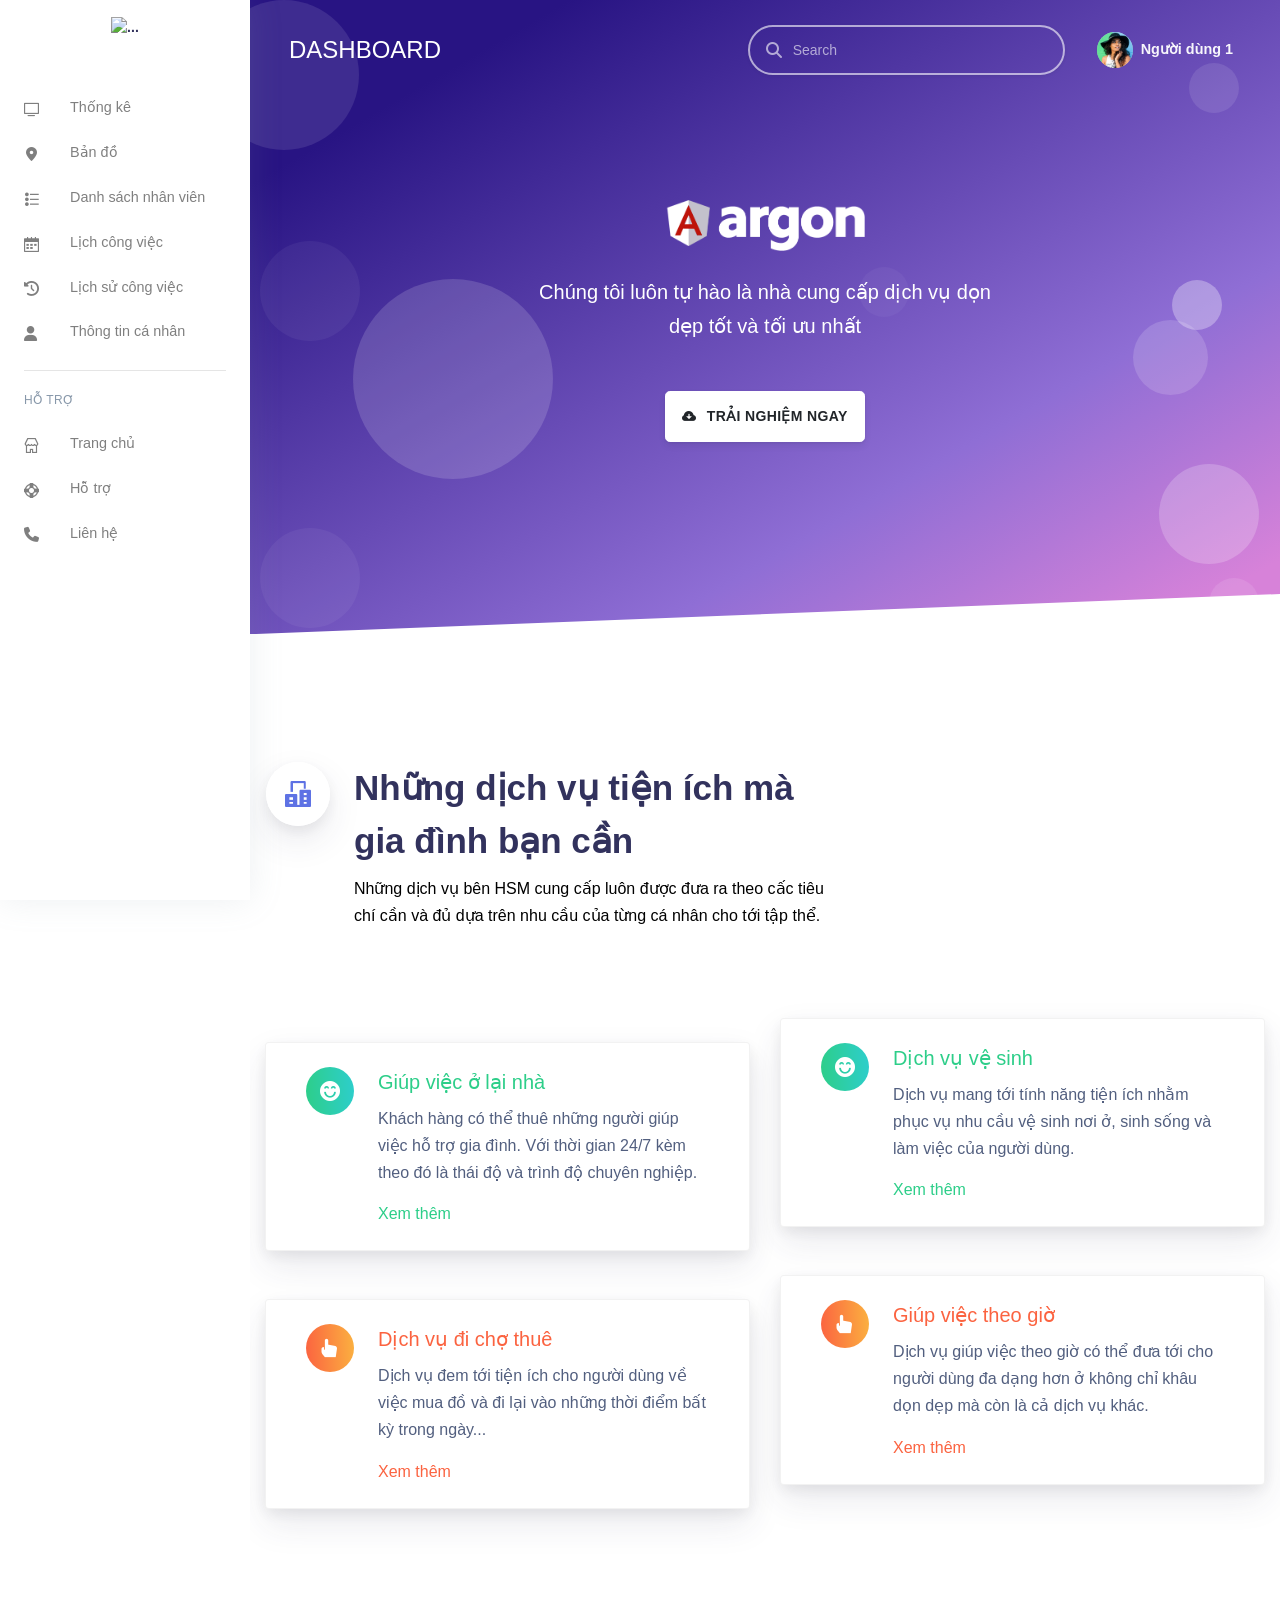
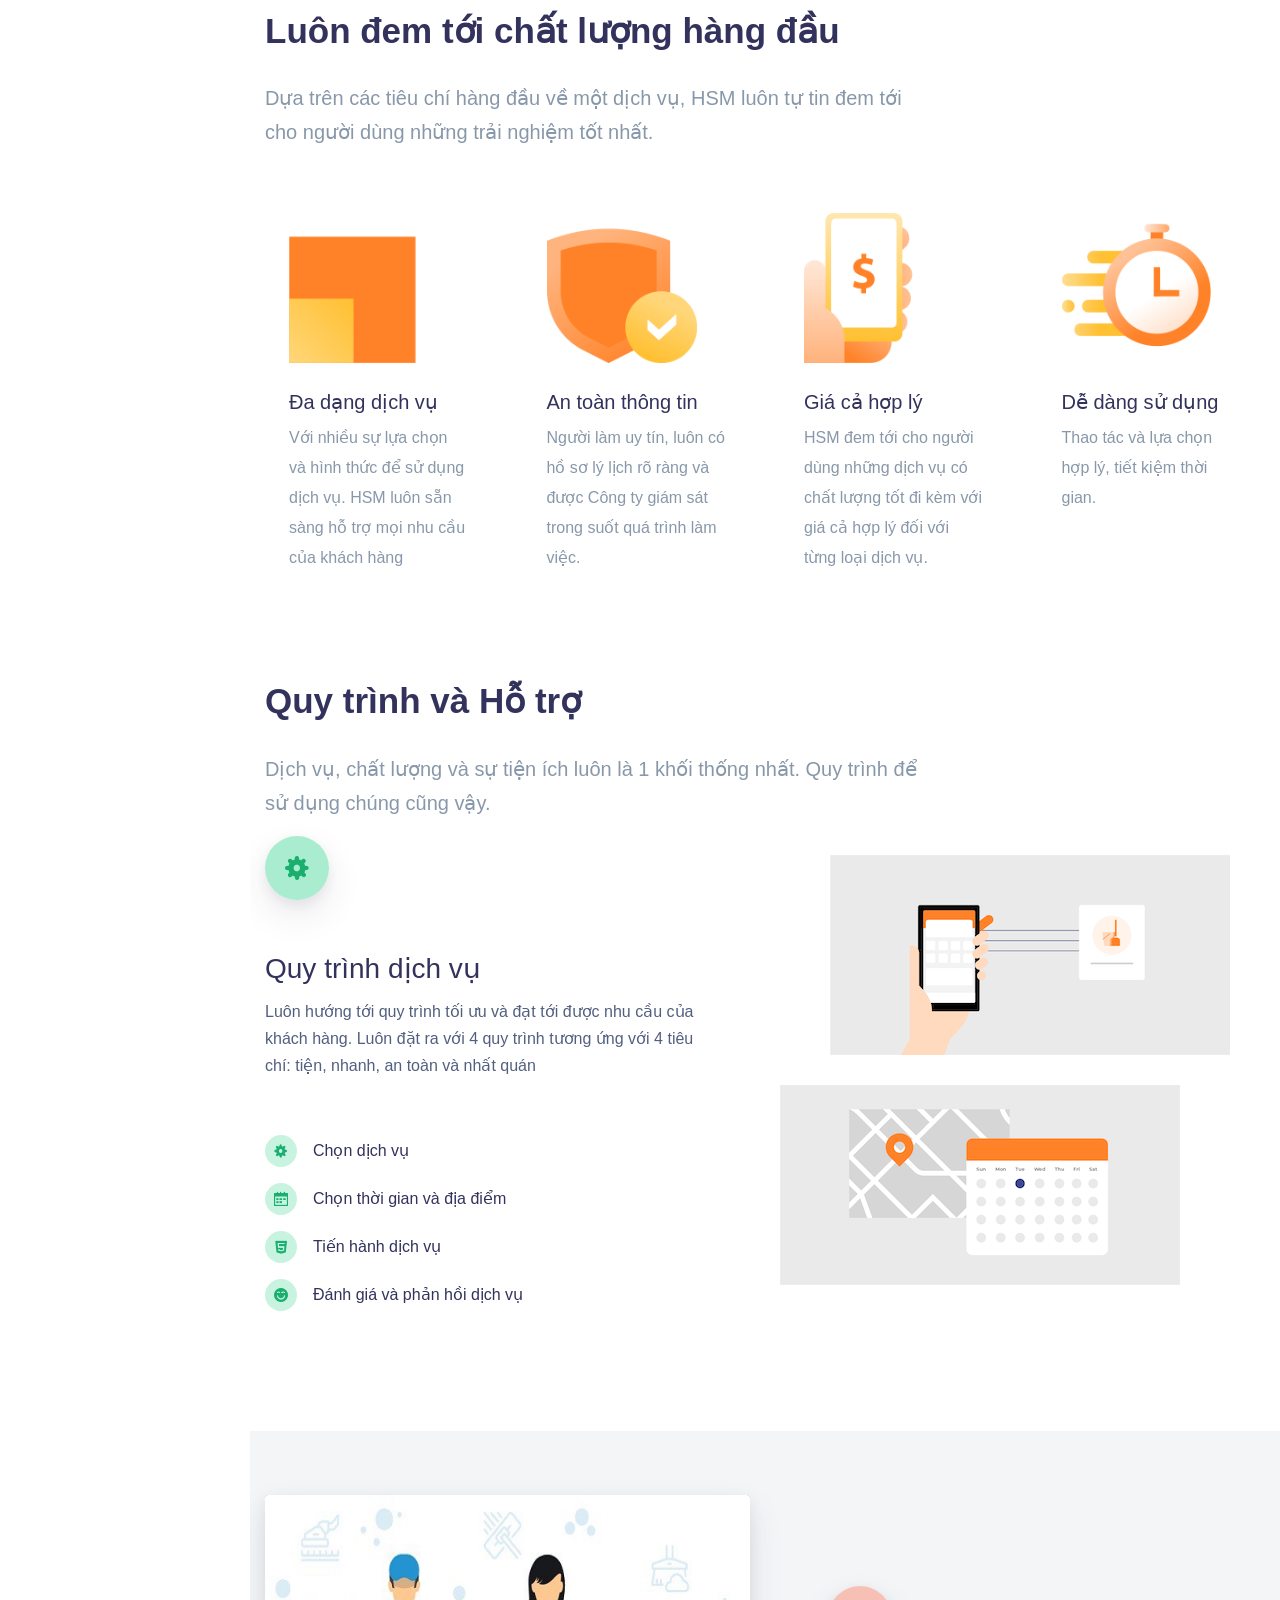
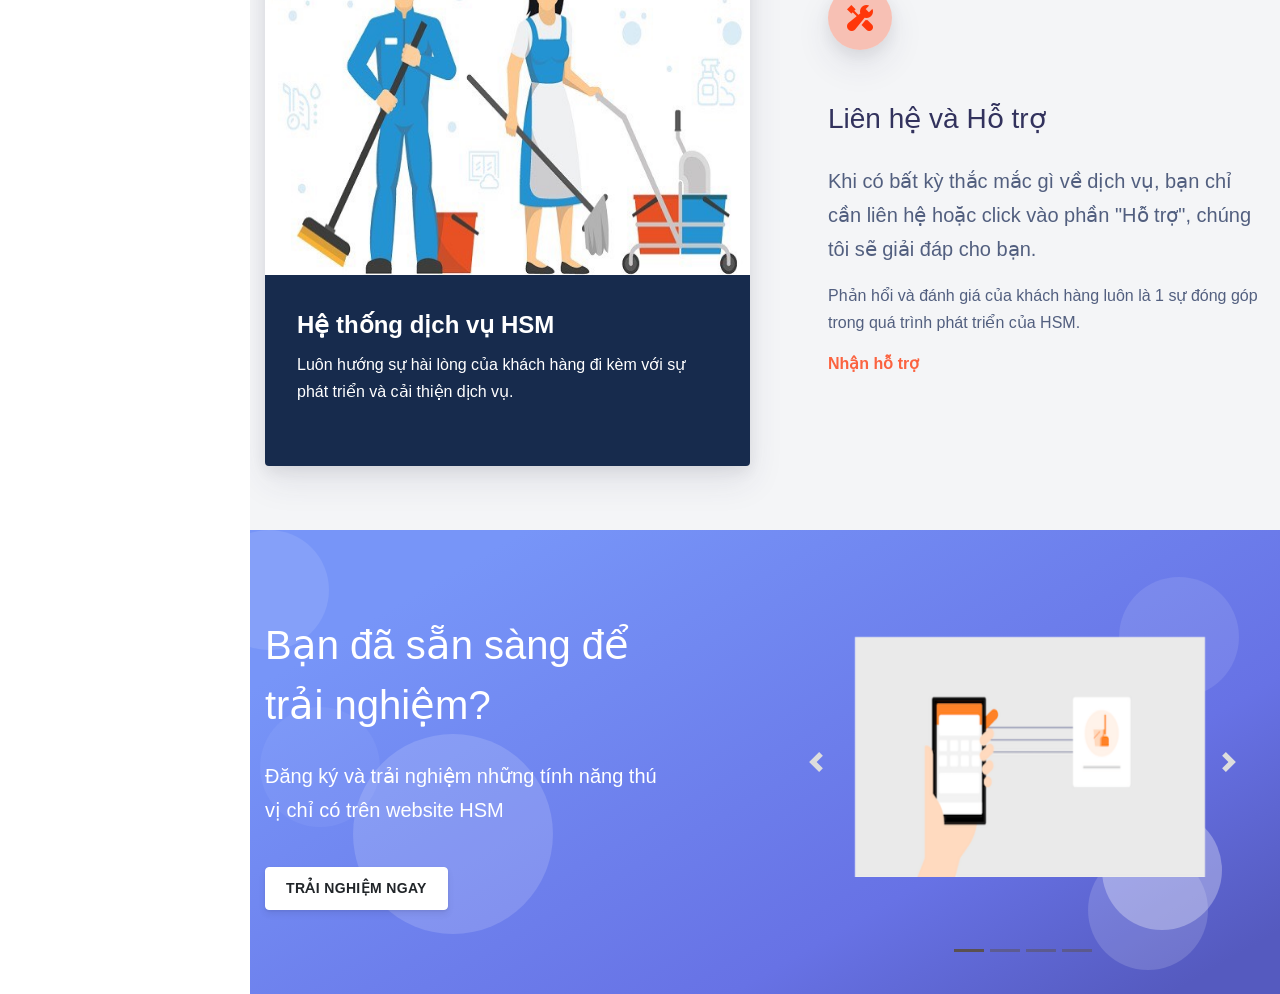
==== commit f348dd07: "1st commit" ====
--- a/index.html
+++ b/index.html
@@ -15,7 +15,7 @@
 * The above copyright notice and this permission notice shall be included in all copies or substantial portions of the Software.
 
 --><!DOCTYPE html><html lang="en"><head><link rel="preconnect" href="https://fonts.gstatic.com" crossorigin="">
-  <base href="//">
+  <base href="/">
   <meta charset="utf-8">
   <meta name="viewport" content="width=device-width, initial-scale=1, shrink-to-fit=no">
   <meta name="description" content="Start your development with a Design System for Bootstrap 4.">
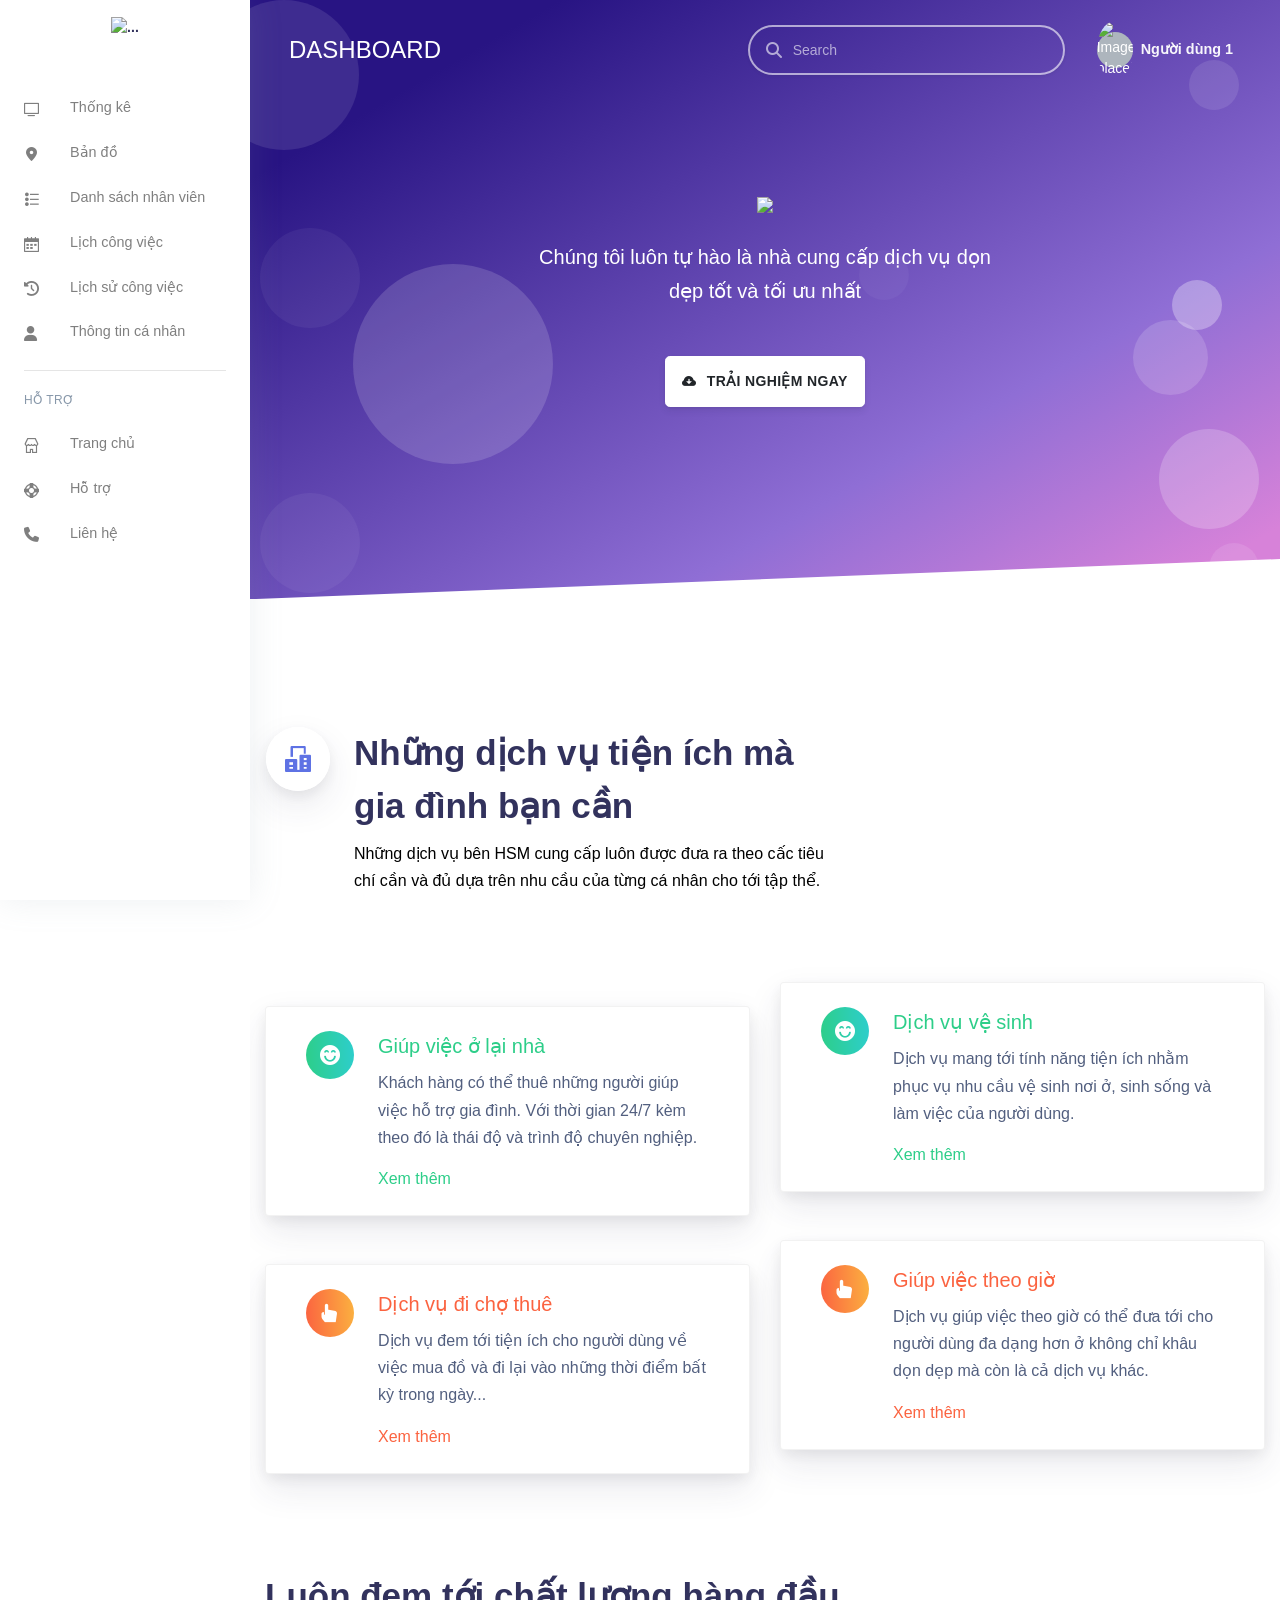
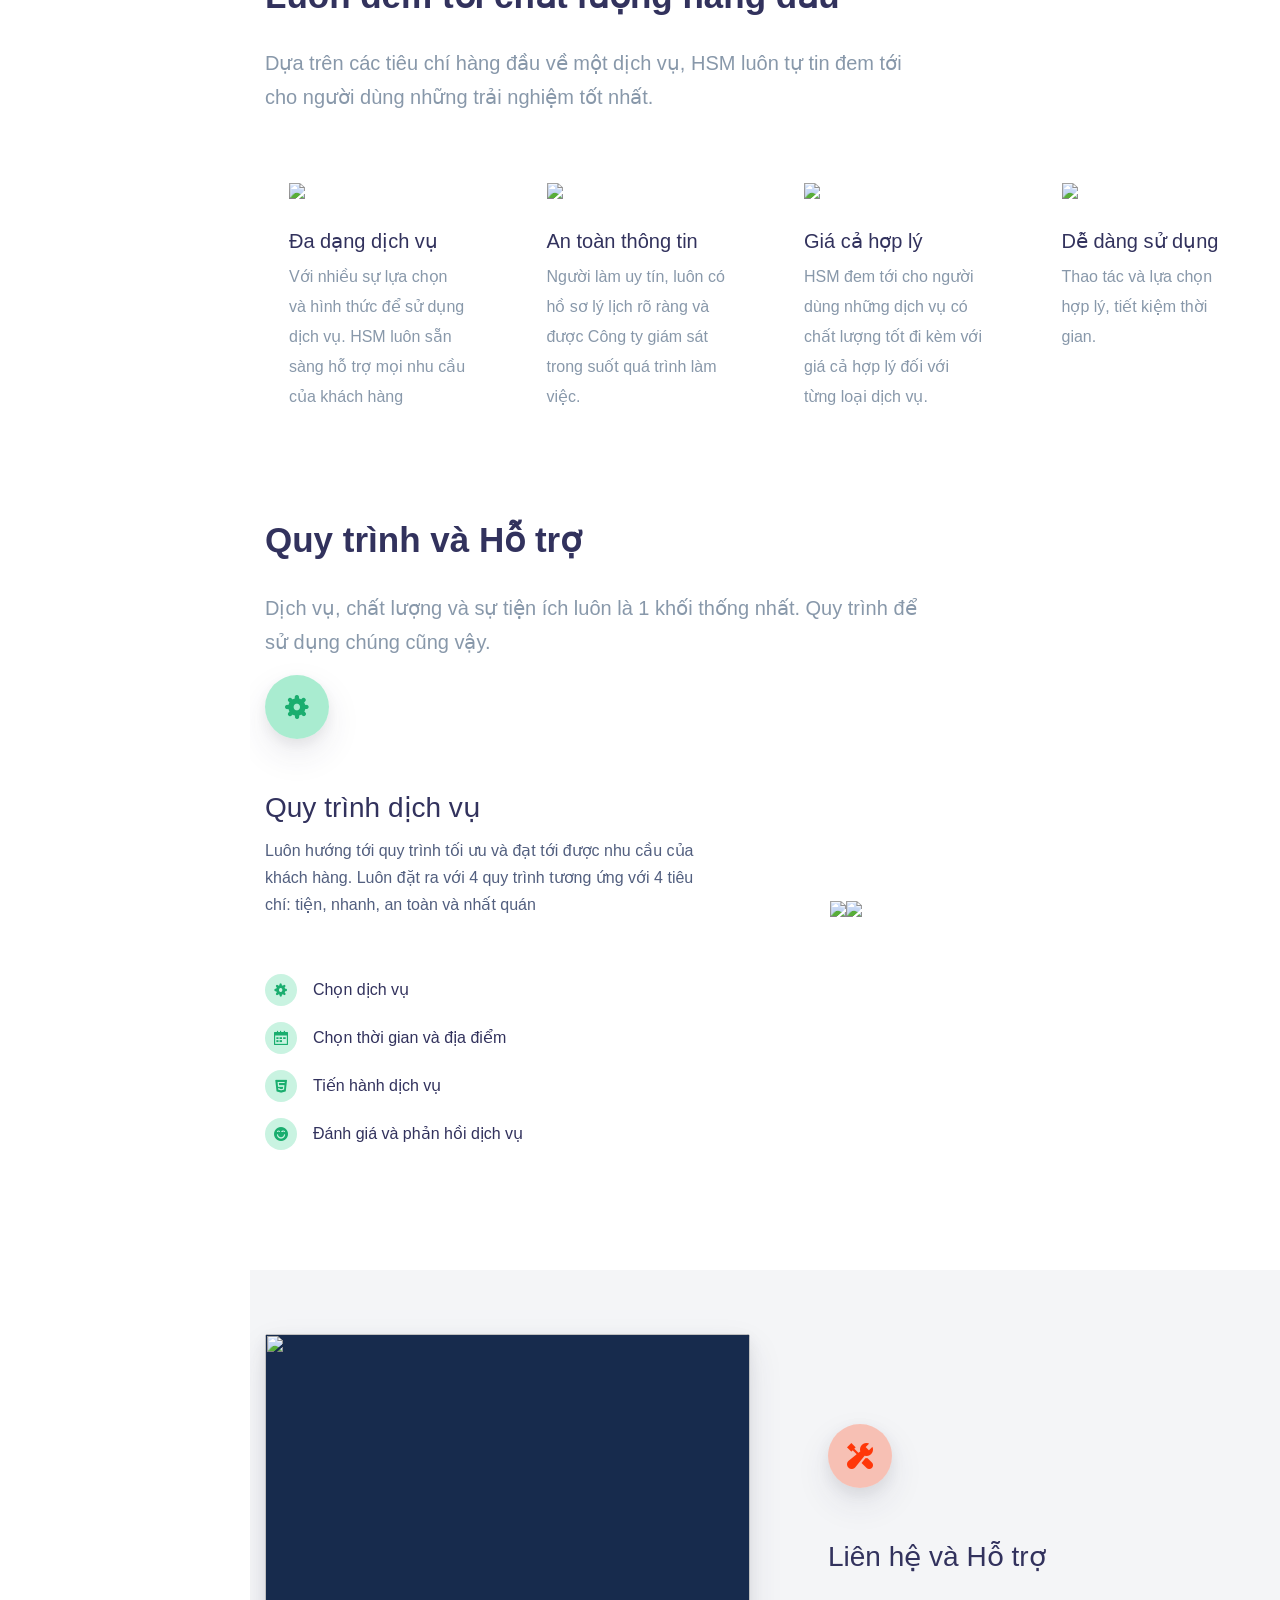
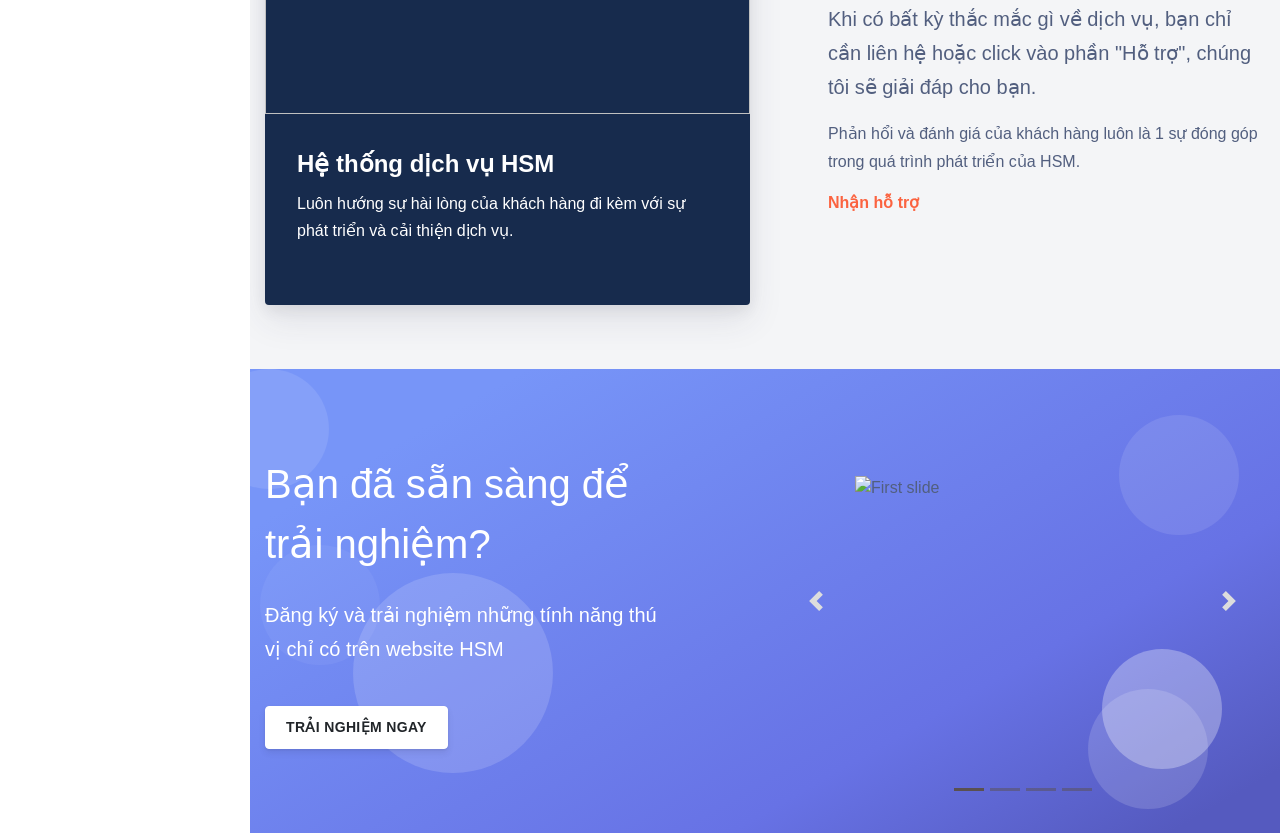
==== commit 295fc021: "1st commit" ====
--- a/index.html
+++ b/index.html
@@ -15,7 +15,7 @@
 * The above copyright notice and this permission notice shall be included in all copies or substantial portions of the Software.
 
 --><!DOCTYPE html><html lang="en"><head><link rel="preconnect" href="https://fonts.gstatic.com" crossorigin="">
-  <base href="/">
+  <base href="">
   <meta charset="utf-8">
   <meta name="viewport" content="width=device-width, initial-scale=1, shrink-to-fit=no">
   <meta name="description" content="Start your development with a Design System for Bootstrap 4.">
